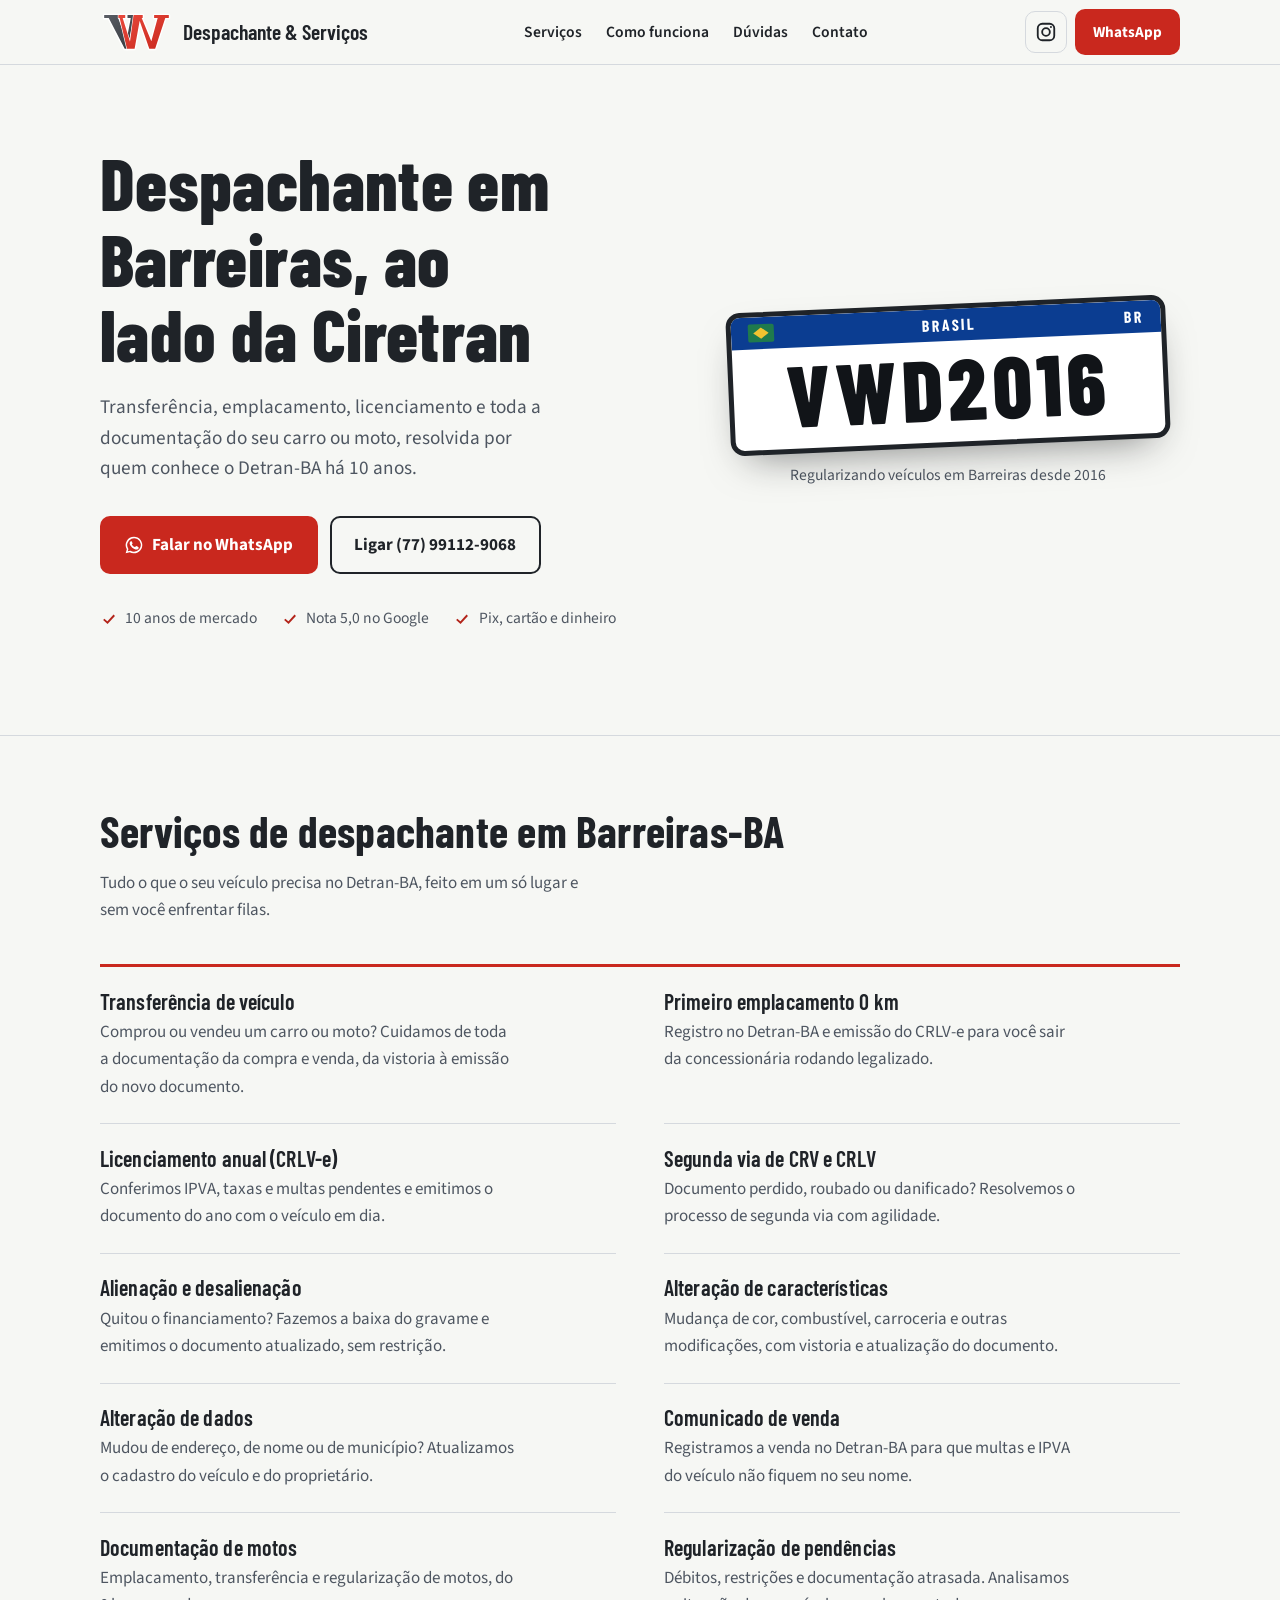
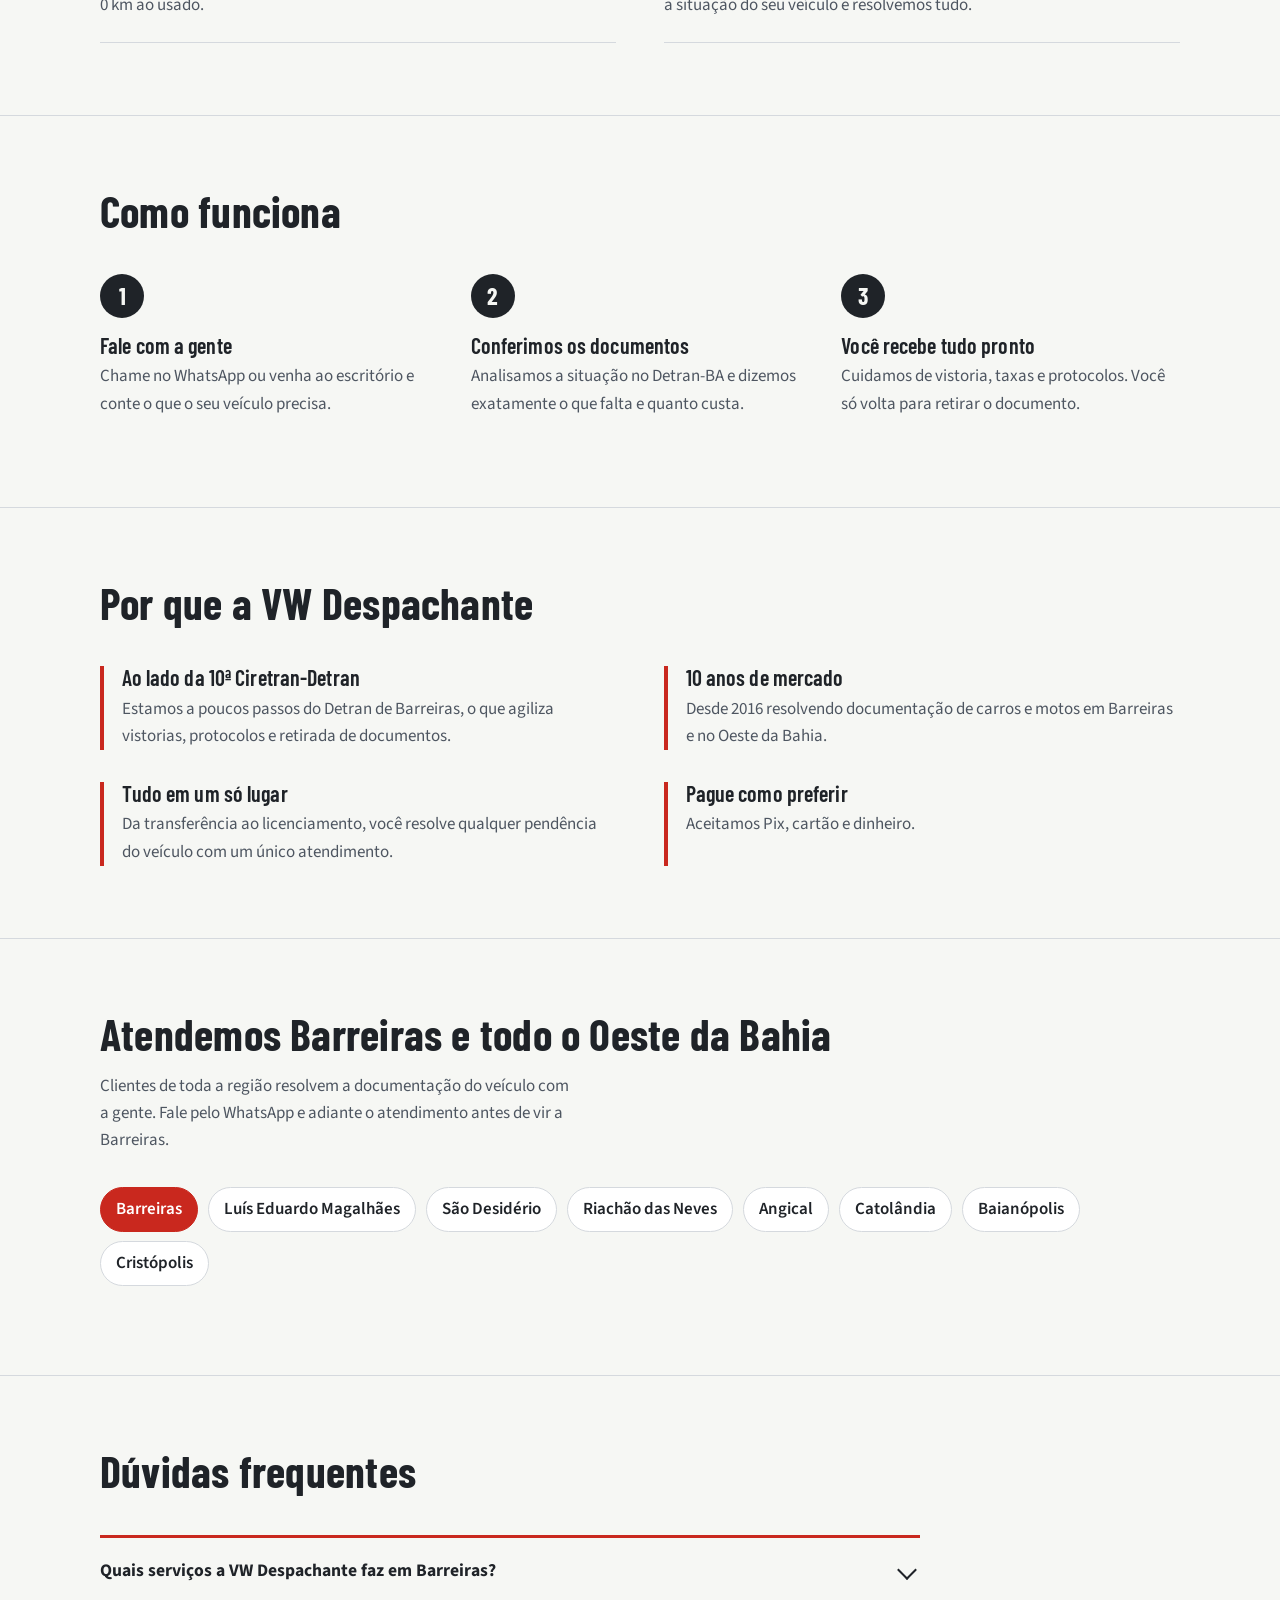
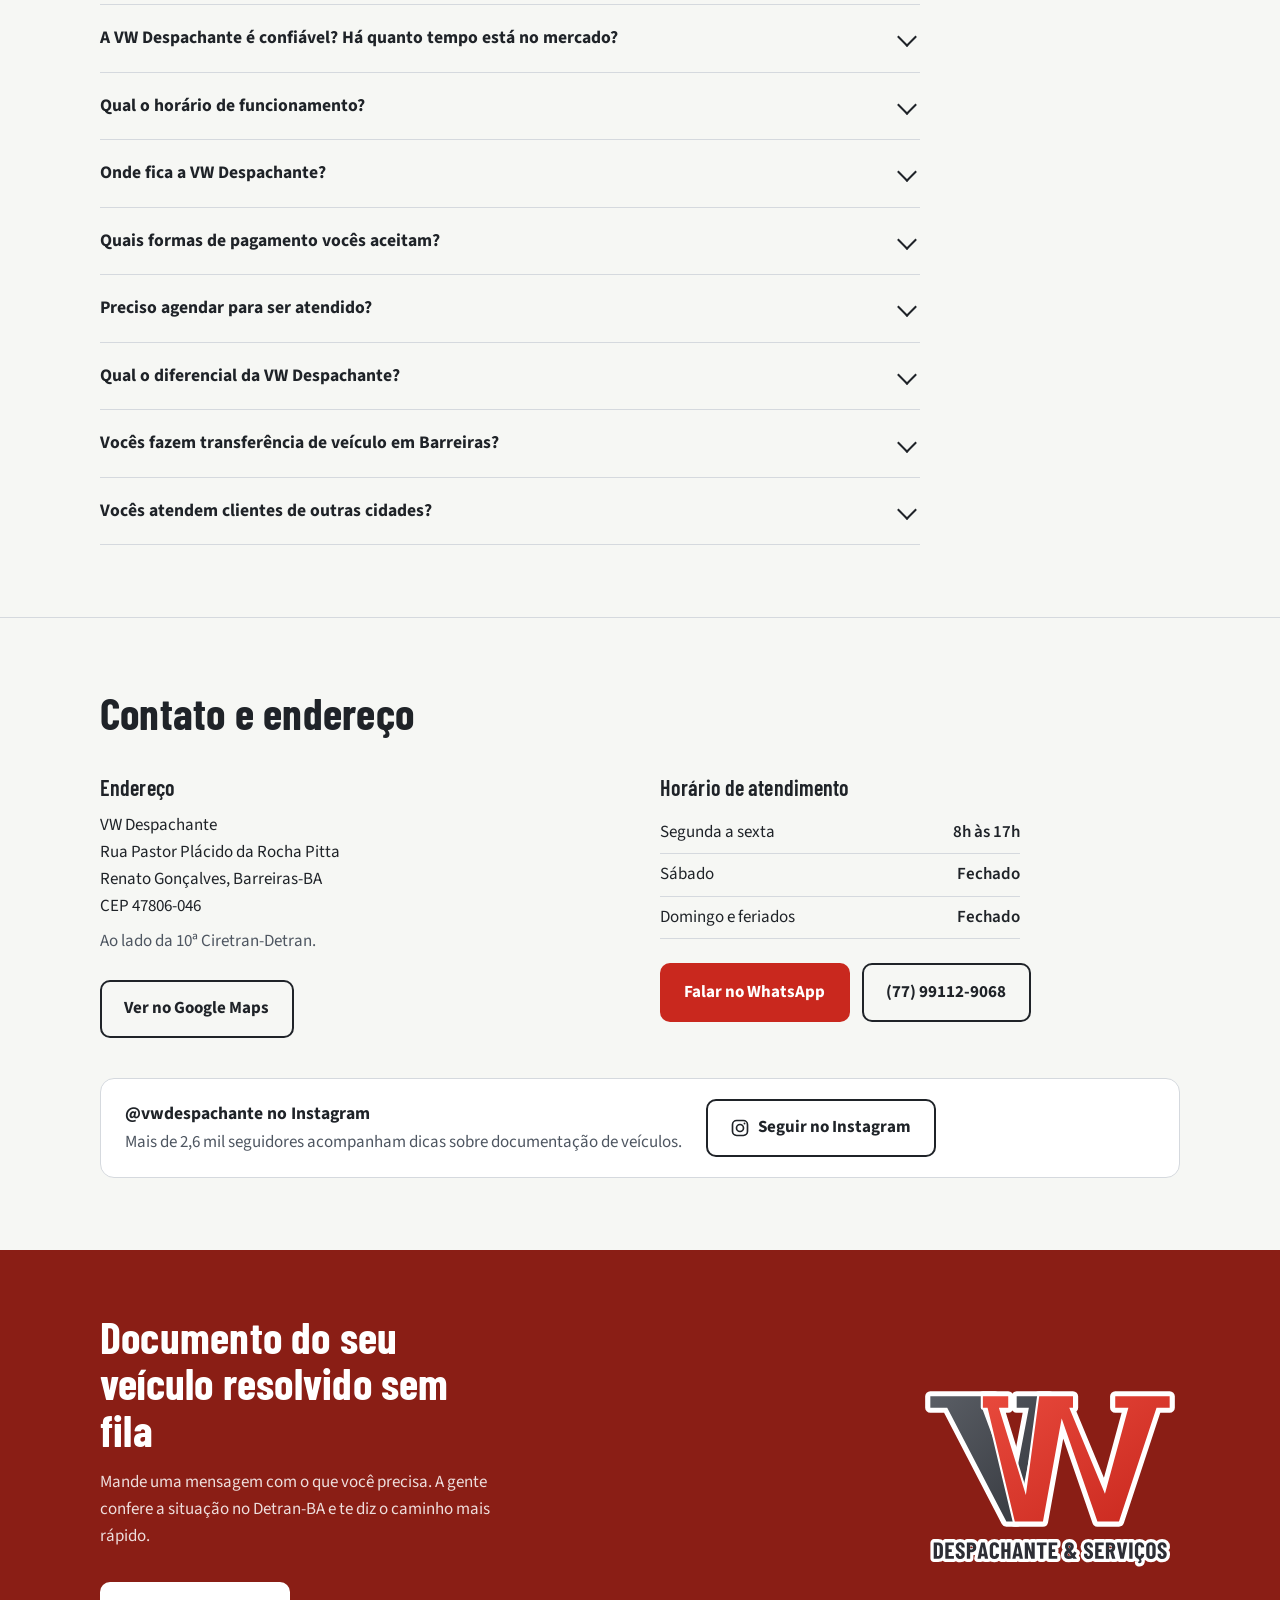
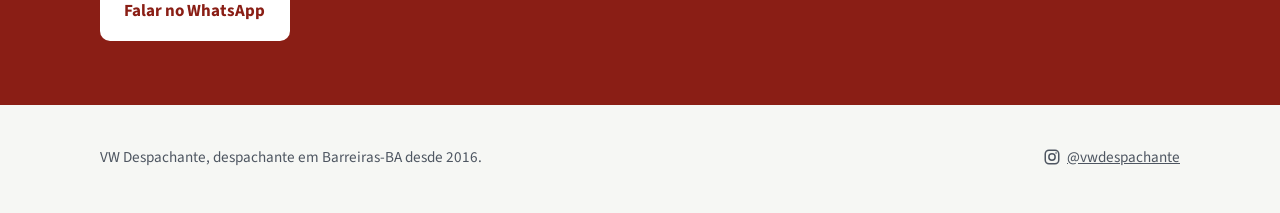
==== index.html @ c372c843 "Rename index.html  to index.html new name" ====
<!DOCTYPE html>
<html lang="pt-BR">
<head>
<meta charset="utf-8">
<meta name="viewport" content="width=device-width, initial-scale=1, viewport-fit=cover">
<title>Despachante em Barreiras-BA ao lado da Ciretran | VW Despachante</title>
<meta name="description" content="Despachante em Barreiras-BA, ao lado da 10ª Ciretran-Detran. Transferência, primeiro emplacamento, licenciamento, segunda via de CRV e CRLV, alienação e mais. 10 anos de mercado. Pix, cartão e dinheiro.">
<meta name="keywords" content="despachante Barreiras, despachante em Barreiras BA, transferência de veículo Barreiras, emplacamento Barreiras, licenciamento Barreiras, Detran Barreiras, Ciretran Barreiras">
<meta name="geo.region" content="BR-BA">
<meta name="geo.placename" content="Barreiras">
<meta property="og:type" content="website">
<meta property="og:locale" content="pt_BR">
<meta property="og:title" content="VW Despachante | Despachante em Barreiras-BA">
<meta property="og:description" content="Documentação de carro e moto ao lado da 10ª Ciretran-Detran em Barreiras. 10 anos de mercado.">
<meta name="theme-color" content="#8A1E15">
<link rel="icon" type="image/svg+xml" href="[data-uri]">
<link rel="icon" type="image/png" sizes="32x32" href="[data-uri]">
<link rel="apple-touch-icon" sizes="180x180" href="[data-uri]">
<link rel="preconnect" href="https://fonts.googleapis.com">
<link rel="preconnect" href="https://fonts.gstatic.com" crossorigin>
<link href="https://fonts.googleapis.com/css2?family=Barlow+Condensed:wght@500;600;700;800&family=Source+Sans+3:wght@400;600;700&display=swap" rel="stylesheet">

<script type="application/ld+json">
{
  "@context": "https://schema.org",
  "@graph": [
    {
      "@type": "LocalBusiness",
      "@id": "#vw-despachante",
      "name": "VW Despachante",
      "description": "Despachante em Barreiras-BA, ao lado da 10ª Ciretran-Detran. Transferência de veículo, primeiro emplacamento 0 km, licenciamento anual, segunda via de CRV e CRLV, alienação e desalienação, alteração de características, alteração de dados e comunicado de venda.",
      "telephone": "+55-77-99112-9068",
      "foundingDate": "2016-07",
      "priceRange": "$$",
      "paymentAccepted": "Pix, Cartão de crédito, Cartão de débito, Dinheiro",
      "currenciesAccepted": "BRL",
      "address": {
        "@type": "PostalAddress",
        "streetAddress": "Rua Pastor Plácido da Rocha Pitta",
        "addressLocality": "Barreiras",
        "addressRegion": "BA",
        "postalCode": "47806-046",
        "addressCountry": "BR"
      },
      "openingHoursSpecification": [
        {
          "@type": "OpeningHoursSpecification",
          "dayOfWeek": ["Monday","Tuesday","Wednesday","Thursday","Friday"],
          "opens": "08:00",
          "closes": "17:00"
        }
      ],
      "areaServed": [
        {"@type": "City", "name": "Barreiras"},
        {"@type": "City", "name": "Luís Eduardo Magalhães"},
        {"@type": "City", "name": "São Desidério"},
        {"@type": "City", "name": "Riachão das Neves"},
        {"@type": "City", "name": "Angical"},
        {"@type": "City", "name": "Catolândia"},
        {"@type": "City", "name": "Baianópolis"},
        {"@type": "City", "name": "Cristópolis"}
      ],
      "sameAs": ["https://www.instagram.com/vwdespachante/"],
      "hasOfferCatalog": {
        "@type": "OfferCatalog",
        "name": "Serviços de despachante em Barreiras-BA",
        "itemListElement": [
          {"@type": "Offer", "itemOffered": {"@type": "Service", "name": "Transferência de veículo", "areaServed": "Barreiras-BA"}},
          {"@type": "Offer", "itemOffered": {"@type": "Service", "name": "Primeiro emplacamento de veículo 0 km", "areaServed": "Barreiras-BA"}},
          {"@type": "Offer", "itemOffered": {"@type": "Service", "name": "Licenciamento anual (CRLV-e)", "areaServed": "Barreiras-BA"}},
          {"@type": "Offer", "itemOffered": {"@type": "Service", "name": "Segunda via de CRV e CRLV", "areaServed": "Barreiras-BA"}},
          {"@type": "Offer", "itemOffered": {"@type": "Service", "name": "Alienação e desalienação de veículo", "areaServed": "Barreiras-BA"}},
          {"@type": "Offer", "itemOffered": {"@type": "Service", "name": "Alteração de características do veículo", "areaServed": "Barreiras-BA"}},
          {"@type": "Offer", "itemOffered": {"@type": "Service", "name": "Alteração de dados do veículo", "areaServed": "Barreiras-BA"}},
          {"@type": "Offer", "itemOffered": {"@type": "Service", "name": "Comunicado de venda de veículo", "areaServed": "Barreiras-BA"}},
          {"@type": "Offer", "itemOffered": {"@type": "Service", "name": "Emplacamento e documentação de motos", "areaServed": "Barreiras-BA"}},
          {"@type": "Offer", "itemOffered": {"@type": "Service", "name": "Regularização de documentos de veículos", "areaServed": "Barreiras-BA"}}
        ]
      }
    },
    {
      "@type": "FAQPage",
      "mainEntity": [
        {"@type": "Question", "name": "Quais serviços a VW Despachante faz em Barreiras?", "acceptedAnswer": {"@type": "Answer", "text": "A VW Despachante cuida de toda a documentação de carros e motos em Barreiras-BA: transferência de veículo, primeiro emplacamento de 0 km, licenciamento anual (CRLV-e), segunda via de CRV e CRLV, inclusão e baixa de alienação, alteração de características, alteração de dados, comunicado de venda e regularização de pendências no Detran-BA."}},
        {"@type": "Question", "name": "A VW Despachante é confiável? Há quanto tempo está no mercado?", "acceptedAnswer": {"@type": "Answer", "text": "Sim. A VW Despachante atua em Barreiras desde 2016, são 10 anos resolvendo documentação de veículos na cidade, com avaliação 5,0 no Google."}},
        {"@type": "Question", "name": "Qual o horário de funcionamento da VW Despachante?", "acceptedAnswer": {"@type": "Answer", "text": "De segunda a sexta-feira, das 8h às 17h. Aos sábados, domingos e feriados o escritório fica fechado."}},
        {"@type": "Question", "name": "Onde fica a VW Despachante em Barreiras?", "acceptedAnswer": {"@type": "Answer", "text": "Na Rua Pastor Plácido da Rocha Pitta, bairro Renato Gonçalves, em Barreiras-BA, CEP 47806-046, ao lado da 10ª Ciretran-Detran."}},
        {"@type": "Question", "name": "Quais formas de pagamento a VW Despachante aceita?", "acceptedAnswer": {"@type": "Answer", "text": "Pix, cartão e dinheiro."}},
        {"@type": "Question", "name": "Preciso agendar para ser atendido na VW Despachante?", "acceptedAnswer": {"@type": "Answer", "text": "Não é preciso agendar. É só ir ao escritório no horário de atendimento. Se preferir, chame no WhatsApp antes para adiantar a conferência dos documentos."}},
        {"@type": "Question", "name": "Qual o diferencial da VW Despachante?", "acceptedAnswer": {"@type": "Answer", "text": "O escritório fica ao lado da 10ª Ciretran-Detran de Barreiras, o que agiliza vistorias e protocolos. São 10 anos de mercado, todos os serviços de documentação veicular em um só lugar e atendimento a clientes de toda a região Oeste da Bahia."}},
        {"@type": "Question", "name": "A VW Despachante faz transferência de veículo em Barreiras?", "acceptedAnswer": {"@type": "Answer", "text": "Sim. A VW Despachante faz a transferência de carros e motos em Barreiras-BA, cuidando de toda a documentação da compra e venda, da vistoria até a emissão do novo documento no Detran-BA."}},
        {"@type": "Question", "name": "A VW Despachante atende clientes de outras cidades?", "acceptedAnswer": {"@type": "Answer", "text": "Sim. Além de Barreiras, atende clientes de Luís Eduardo Magalhães, São Desidério, Riachão das Neves, Angical, Catolândia, Baianópolis, Cristópolis e de toda a região Oeste da Bahia."}}
      ]
    }
  ]
}
</script>

<style>
:root {
  --papel: #F6F7F4;
  --superficie: #FFFFFF;
  --asfalto: #1F2328;
  --texto-suave: #4E5661;
  --linha: #D5D9DE;
  --vermelho: #C9281E;
  --vermelho-hover: #A8211A;
  --destaque: #B3241A;
  --cta-fundo: #8A1E15;
  --placa-fundo: #FFFFFF;
  --placa-borda: #1F2328;
  --sombra-placa: 0 18px 40px -18px rgba(23, 25, 28, 0.55);
  box-sizing: border-box;
  padding-top: env(safe-area-inset-top, 0px);
  padding-bottom: env(safe-area-inset-bottom, 0px);
  color-scheme: light;
}
@media (prefers-color-scheme: dark) {
  :root:not([data-theme="light"]) {
    --papel: #15181C;
    --superficie: #1C2025;
    --asfalto: #E8EAED;
    --texto-suave: #A9B0BA;
    --linha: #2E343B;
    --vermelho: #D93A2B;
    --vermelho-hover: #E8493C;
    --destaque: #FF7A6B;
    --cta-fundo: #6E1810;
    --placa-fundo: #F4F5F2;
    --placa-borda: #0E1013;
    --sombra-placa: 0 18px 40px -18px rgba(0, 0, 0, 0.8);
    color-scheme: dark;
  }
}
:root[data-theme="dark"] {
  --papel: #15181C;
  --superficie: #1C2025;
  --asfalto: #E8EAED;
  --texto-suave: #A9B0BA;
  --linha: #2E343B;
  --vermelho: #D93A2B;
  --vermelho-hover: #E8493C;
  --destaque: #FF7A6B;
  --cta-fundo: #6E1810;
  --placa-fundo: #F4F5F2;
  --placa-borda: #0E1013;
  --sombra-placa: 0 18px 40px -18px rgba(0, 0, 0, 0.8);
  color-scheme: dark;
}

*, *::before, *::after { box-sizing: inherit; }
html { height: 100%; scroll-behavior: smooth; scroll-padding-top: calc(env(safe-area-inset-top, 0px) + 72px); }
@media (prefers-reduced-motion: reduce) { html { scroll-behavior: auto; } }
body {
  margin: 0;
  background: var(--papel);
  color: var(--asfalto);
  font-family: "Source Sans 3", "Segoe UI", Roboto, Helvetica, Arial, sans-serif;
  font-size: 1.0625rem;
  line-height: 1.6;
  -webkit-font-smoothing: antialiased;
}
img, svg { max-width: 100%; }
a { color: var(--destaque); }
:focus-visible { outline: 3px solid var(--destaque); outline-offset: 3px; border-radius: 4px; }

.wrap { width: 100%; max-width: 1120px; margin: 0 auto; padding: 0 1.25rem; }

h1, h2, h3 {
  font-family: "Barlow Condensed", "Arial Narrow", "Roboto Condensed", sans-serif;
  font-weight: 700;
  line-height: 1.05;
  letter-spacing: 0.005em;
  margin: 0;
}
h2 { font-size: clamp(2rem, 4.5vw, 2.75rem); }
h3 { font-size: 1.375rem; font-weight: 600; }
p { margin: 0; }

/* Cabeçalho */
.topo {
  position: sticky;
  top: env(safe-area-inset-top, 0px);
  z-index: 20;
  background: var(--papel);
  border-bottom: 1px solid var(--linha);
}
.topo .wrap { display: flex; align-items: center; justify-content: space-between; gap: 1rem; height: 64px; }
.marca { display: flex; align-items: center; gap: 0.6rem; text-decoration: none; color: var(--asfalto); }
.marca img { height: 42px; width: auto; display: block; }
.marca-vw { font-family: "Barlow Condensed", "Arial Narrow", sans-serif; font-weight: 800; font-size: 1.75rem; color: #fff; background: var(--vermelho); padding: 0.1rem 0.4rem 0.05rem; border-radius: 5px; line-height: 1; align-self: center; }
.marca-nome { font-family: "Barlow Condensed", "Arial Narrow", sans-serif; font-weight: 600; font-size: 1.35rem; line-height: 1; }
.topo nav { display: none; gap: 1.5rem; }
.topo nav a { color: var(--asfalto); text-decoration: none; font-weight: 600; font-size: 0.975rem; }
.topo nav a:hover { color: var(--destaque); }
.topo .btn { padding: 0.55rem 1rem; font-size: 0.95rem; }
.topo-acoes { display: flex; align-items: center; gap: 0.5rem; }
.ig-icone { display: inline-flex; align-items: center; justify-content: center; width: 42px; height: 42px; border-radius: 10px; color: var(--asfalto); border: 1px solid var(--linha); }
.ig-icone:hover { color: var(--destaque); border-color: var(--destaque); }
.ig-icone svg { width: 22px; height: 22px; }
.ig-bloco { margin-top: 2.5rem; display: flex; flex-wrap: wrap; align-items: center; gap: 1rem 1.5rem; padding: 1.25rem 1.5rem; border: 1px solid var(--linha); border-radius: 14px; background: var(--superficie); }
.ig-bloco p { color: var(--texto-suave); }
.ig-bloco strong { color: var(--asfalto); display: block; font-size: 1.1rem; }
.rodape .ig-link { display: inline-flex; align-items: center; gap: 0.4rem; }
.rodape .ig-link svg { width: 18px; height: 18px; }
@media (min-width: 860px) { .topo nav { display: flex; } }

/* Botões */
.btn {
  display: inline-flex; align-items: center; justify-content: center; gap: 0.5rem;
  font-family: inherit; font-weight: 700; font-size: 1.0625rem;
  padding: 0.85rem 1.4rem; border-radius: 10px; text-decoration: none;
  border: 2px solid transparent; cursor: pointer;
}
.btn-whats { background: var(--vermelho); color: #fff; }
.btn-whats:hover { background: var(--vermelho-hover); }
.btn-linha { background: transparent; color: var(--asfalto); border-color: var(--asfalto); }
.btn-linha:hover { background: var(--asfalto); color: var(--papel); }
.btn svg { width: 20px; height: 20px; flex: none; }

/* Hero */
.hero { padding: 3.5rem 0 4rem; }
.hero .wrap { display: grid; gap: 3rem; align-items: center; }
@media (min-width: 900px) { .hero .wrap { grid-template-columns: 1.1fr 0.9fr; } .hero { padding: 5rem 0 5.5rem; } }
.hero h1 { font-size: clamp(2.6rem, 7vw, 4.5rem); font-weight: 800; max-width: 14ch; }
.hero-sub { margin-top: 1.25rem; font-size: 1.2rem; color: var(--texto-suave); max-width: 46ch; }
.hero-acoes { margin-top: 2rem; display: flex; flex-wrap: wrap; gap: 0.75rem; }
.hero-fatos { margin-top: 2rem; display: flex; flex-wrap: wrap; gap: 0.5rem 1.5rem; color: var(--texto-suave); font-size: 0.975rem; padding: 0; list-style: none; }
.hero-fatos li { display: flex; align-items: center; gap: 0.45rem; }
.hero-fatos svg { width: 18px; height: 18px; color: var(--destaque); flex: none; }

/* A placa */
.placa-area { display: flex; flex-direction: column; align-items: center; gap: 1rem; }
.placa {
  width: min(100%, 440px);
  aspect-ratio: 400 / 130;
  background: var(--placa-fundo);
  border: 5px solid var(--placa-borda);
  border-radius: 14px;
  box-shadow: var(--sombra-placa);
  display: grid;
  grid-template-rows: 24% 1fr;
  overflow: hidden;
  transform: rotate(-2.5deg);
}
.placa-faixa {
  background: #0B3D91;
  color: #fff;
  display: flex; align-items: center; justify-content: space-between;
  padding: 0 4%;
  font-family: "Barlow Condensed", "Arial Narrow", sans-serif;
  font-weight: 700;
  font-size: clamp(0.7rem, 2.4vw, 1rem);
  letter-spacing: 0.12em;
}
.placa-faixa .bandeira { width: 1.6em; height: 1.1em; border-radius: 2px; background: #1F7A4D; position: relative; }
.placa-faixa .bandeira::after { content: ""; position: absolute; inset: 18% 20%; background: #F2C230; clip-path: polygon(50% 0, 100% 50%, 50% 100%, 0 50%); }
.placa-num {
  display: flex; align-items: center; justify-content: center;
  font-family: "Barlow Condensed", "Arial Narrow", sans-serif;
  font-weight: 800;
  font-size: clamp(2.8rem, 12vw, 5.4rem);
  letter-spacing: 0.06em;
  color: #111418;
  line-height: 1;
  padding-bottom: 2%;
}
.placa-legenda { color: var(--texto-suave); font-size: 0.975rem; text-align: center; }

/* Seções */
.secao { padding: 4.5rem 0; border-top: 1px solid var(--linha); }
.secao-intro { max-width: 60ch; margin-top: 1rem; color: var(--texto-suave); }

/* Serviços */
.servicos { margin-top: 2.5rem; display: grid; gap: 0; border-top: 3px solid var(--vermelho); }
@media (min-width: 760px) { .servicos { grid-template-columns: 1fr 1fr; column-gap: 3rem; } }
.servico { padding: 1.4rem 0; border-bottom: 1px solid var(--linha); }
.servico h3 { color: var(--asfalto); }
.servico p { margin-top: 0.4rem; color: var(--texto-suave); max-width: 52ch; }

/* Passos */
.passos { margin-top: 2.5rem; display: grid; gap: 2rem; counter-reset: passo; padding: 0; list-style: none; }
@media (min-width: 760px) { .passos { grid-template-columns: repeat(3, 1fr); } }
.passos li { counter-increment: passo; }
.passos li::before {
  content: counter(passo);
  display: flex; align-items: center; justify-content: center;
  width: 2.75rem; height: 2.75rem; border-radius: 50%;
  background: var(--asfalto); color: var(--papel);
  font-family: "Barlow Condensed", "Arial Narrow", sans-serif; font-weight: 700; font-size: 1.5rem;
  margin-bottom: 1rem;
}
.passos p { margin-top: 0.4rem; color: var(--texto-suave); }

/* Por que */
.motivos { margin-top: 2.5rem; display: grid; gap: 2rem; }
@media (min-width: 760px) { .motivos { grid-template-columns: repeat(2, 1fr); column-gap: 3rem; } }
.motivo { padding-left: 1.1rem; border-left: 4px solid var(--vermelho); }
.motivo p { margin-top: 0.4rem; color: var(--texto-suave); }

/* Área de atendimento */
.cidades { margin-top: 2rem; display: flex; flex-wrap: wrap; gap: 0.6rem; padding: 0; list-style: none; }
.cidades li { padding: 0.5rem 0.95rem; border: 1px solid var(--linha); border-radius: 999px; background: var(--superficie); font-weight: 600; }
.cidades li.sede { border-color: var(--vermelho); background: var(--vermelho); color: #fff; }

/* FAQ */
.faq { margin-top: 2.5rem; max-width: 820px; border-top: 3px solid var(--vermelho); }
.faq details { border-bottom: 1px solid var(--linha); }
.faq summary {
  cursor: pointer; list-style: none;
  padding: 1.2rem 2.5rem 1.2rem 0; position: relative;
  font-weight: 700; font-size: 1.1rem;
}
.faq summary::-webkit-details-marker { display: none; }
.faq summary::after {
  content: ""; position: absolute; right: 0.4rem; top: 50%;
  width: 12px; height: 12px; margin-top: -8px;
  border-right: 2.5px solid var(--asfalto); border-bottom: 2.5px solid var(--asfalto);
  transform: rotate(45deg); transition: transform 0.2s ease;
}
.faq details[open] summary::after { transform: rotate(-135deg); margin-top: -2px; }
@media (prefers-reduced-motion: reduce) { .faq summary::after { transition: none; } }
.faq details p { padding: 0 0 1.3rem; color: var(--texto-suave); max-width: 68ch; }

/* Contato */
.contato-grid { margin-top: 2.5rem; display: grid; gap: 2.5rem; }
@media (min-width: 860px) { .contato-grid { grid-template-columns: 1fr 1fr; } }
.contato-bloco h3 { margin-bottom: 0.75rem; }
.contato-bloco address { font-style: normal; }
.contato-bloco .ref { margin-top: 0.5rem; color: var(--texto-suave); }
.horario { width: 100%; max-width: 360px; border-collapse: collapse; margin-top: 0.25rem; }
.horario td { padding: 0.45rem 0; border-bottom: 1px solid var(--linha); }
.horario td:last-child { text-align: right; font-weight: 600; }
.contato-acoes { margin-top: 1.5rem; display: flex; flex-wrap: wrap; gap: 0.75rem; }

/* CTA final */
.cta-final { background: var(--cta-fundo); color: #fff; padding: 4rem 0; }
.cta-final .wrap { display: grid; gap: 2.5rem; align-items: center; }
@media (min-width: 860px) { .cta-final .wrap { grid-template-columns: 1fr auto; } }
.cta-logo { width: min(260px, 70vw); height: auto; display: block; }
.cta-final h2 { color: #fff; max-width: 20ch; }
.cta-final p { margin-top: 1rem; max-width: 52ch; color: rgba(255,255,255,0.85); }
.cta-final .btn-whats { margin-top: 2rem; background: #fff; color: #8A1E15; }
.cta-final .btn-whats:hover { background: #F6E3E1; }

/* Rodapé */
.rodape { padding: 2.5rem 0 6rem; color: var(--texto-suave); font-size: 0.95rem; }
.rodape .wrap { display: flex; flex-wrap: wrap; justify-content: space-between; gap: 1rem; }
.rodape a { color: var(--texto-suave); }
@media (min-width: 860px) { .rodape { padding-bottom: 2.5rem; } }

/* Barra fixa no celular */
.barra-movel {
  position: fixed; left: 0; right: 0; bottom: 0; z-index: 30;
  display: flex; gap: 0.6rem;
  padding: 0.7rem 1rem calc(0.7rem + env(safe-area-inset-bottom, 0px));
  background: var(--superficie); border-top: 1px solid var(--linha);
}
.barra-movel .btn { flex: 1; padding: 0.8rem 0.5rem; }
@media (min-width: 860px) { .barra-movel { display: none; } }
</style>
</head>
<body>

<header class="topo">
  <div class="wrap">
    <a class="marca" href="#inicio" aria-label="VW Despachante, início">
      <img src="[data-uri]" alt="VW" width="75" height="42"><span class="marca-nome">Despachante &amp; Serviços</span>
    </a>
    <nav aria-label="Seções do site">
      <a href="#servicos">Serviços</a>
      <a href="#como-funciona">Como funciona</a>
      <a href="#duvidas">Dúvidas</a>
      <a href="#contato">Contato</a>
    </nav>
    <div class="topo-acoes">
      <a class="ig-icone" href="https://www.instagram.com/vwdespachante/" target="_blank" rel="noopener" aria-label="Instagram da VW Despachante"><svg viewBox="0 0 24 24" fill="none" stroke="currentColor" stroke-width="2" aria-hidden="true"><rect x="3" y="3" width="18" height="18" rx="5"/><circle cx="12" cy="12" r="4.2"/><circle cx="17.4" cy="6.6" r="1.1" fill="currentColor" stroke="none"/></svg></a>
      <a class="btn btn-whats" href="https://wa.me/5577991129068?text=Ol%C3%A1%2C%20vim%20pelo%20site%20e%20quero%20falar%20sobre%20a%20documenta%C3%A7%C3%A3o%20do%20meu%20ve%C3%ADculo." target="_blank" rel="noopener">WhatsApp</a>
    </div>
  </div>
</header>

<main id="inicio">
  <section class="hero">
    <div class="wrap">
      <div>
        <h1>Despachante em Barreiras, ao lado da Ciretran</h1>
        <p class="hero-sub">Transferência, emplacamento, licenciamento e toda a documentação do seu carro ou moto, resolvida por quem conhece o Detran-BA há 10 anos.</p>
        <div class="hero-acoes">
          <a class="btn btn-whats" href="https://wa.me/5577991129068?text=Ol%C3%A1%2C%20vim%20pelo%20site%20e%20quero%20falar%20sobre%20a%20documenta%C3%A7%C3%A3o%20do%20meu%20ve%C3%ADculo." target="_blank" rel="noopener">
            <svg viewBox="0 0 24 24" fill="currentColor" aria-hidden="true"><path d="M12 2a10 10 0 0 0-8.6 15.1L2 22l5-1.3A10 10 0 1 0 12 2Zm0 18.2a8.2 8.2 0 0 1-4.2-1.2l-.3-.2-3 .8.8-2.9-.2-.3A8.2 8.2 0 1 1 12 20.2Zm4.5-6.1c-.2-.1-1.5-.7-1.7-.8s-.4-.1-.6.1-.7.8-.8 1-.3.2-.5.1a6.7 6.7 0 0 1-3.3-2.9c-.3-.4.3-.4.7-1.3.1-.2 0-.3 0-.4l-.8-1.9c-.2-.5-.4-.4-.6-.4h-.5a1 1 0 0 0-.7.3 3 3 0 0 0-.9 2.2 5.2 5.2 0 0 0 1.1 2.7 11.8 11.8 0 0 0 4.5 4c1.7.7 2.3.8 3.2.6a2.7 2.7 0 0 0 1.8-1.3 2.2 2.2 0 0 0 .1-1.3c0-.1-.2-.2-.5-.3Z"/></svg>
            Falar no WhatsApp
          </a>
          <a class="btn btn-linha" href="tel:+5577991129068">Ligar (77) 99112-9068</a>
        </div>
        <ul class="hero-fatos">
          <li><svg viewBox="0 0 24 24" fill="none" stroke="currentColor" stroke-width="2.5" aria-hidden="true"><path d="M5 12.5 10 17l9-10"/></svg>10 anos de mercado</li>
          <li><svg viewBox="0 0 24 24" fill="none" stroke="currentColor" stroke-width="2.5" aria-hidden="true"><path d="M5 12.5 10 17l9-10"/></svg>Nota 5,0 no Google</li>
          <li><svg viewBox="0 0 24 24" fill="none" stroke="currentColor" stroke-width="2.5" aria-hidden="true"><path d="M5 12.5 10 17l9-10"/></svg>Pix, cartão e dinheiro</li>
        </ul>
      </div>
      <div class="placa-area">
        <div class="placa" role="img" aria-label="Placa no padrão Mercosul com o texto VWD 2016">
          <div class="placa-faixa"><span class="bandeira" aria-hidden="true"></span><span>BRASIL</span><span>BR</span></div>
          <div class="placa-num">VWD2016</div>
        </div>
        <p class="placa-legenda">Regularizando veículos em Barreiras desde 2016</p>
      </div>
    </div>
  </section>

  <section class="secao" id="servicos" aria-labelledby="titulo-servicos">
    <div class="wrap">
      <h2 id="titulo-servicos">Serviços de despachante em Barreiras-BA</h2>
      <p class="secao-intro">Tudo o que o seu veículo precisa no Detran-BA, feito em um só lugar e sem você enfrentar filas.</p>
      <div class="servicos">
        <article class="servico">
          <h3>Transferência de veículo</h3>
          <p>Comprou ou vendeu um carro ou moto? Cuidamos de toda a documentação da compra e venda, da vistoria à emissão do novo documento.</p>
        </article>
        <article class="servico">
          <h3>Primeiro emplacamento 0 km</h3>
          <p>Registro no Detran-BA e emissão do CRLV-e para você sair da concessionária rodando legalizado.</p>
        </article>
        <article class="servico">
          <h3>Licenciamento anual (CRLV-e)</h3>
          <p>Conferimos IPVA, taxas e multas pendentes e emitimos o documento do ano com o veículo em dia.</p>
        </article>
        <article class="servico">
          <h3>Segunda via de CRV e CRLV</h3>
          <p>Documento perdido, roubado ou danificado? Resolvemos o processo de segunda via com agilidade.</p>
        </article>
        <article class="servico">
          <h3>Alienação e desalienação</h3>
          <p>Quitou o financiamento? Fazemos a baixa do gravame e emitimos o documento atualizado, sem restrição.</p>
        </article>
        <article class="servico">
          <h3>Alteração de características</h3>
          <p>Mudança de cor, combustível, carroceria e outras modificações, com vistoria e atualização do documento.</p>
        </article>
        <article class="servico">
          <h3>Alteração de dados</h3>
          <p>Mudou de endereço, de nome ou de município? Atualizamos o cadastro do veículo e do proprietário.</p>
        </article>
        <article class="servico">
          <h3>Comunicado de venda</h3>
          <p>Registramos a venda no Detran-BA para que multas e IPVA do veículo não fiquem no seu nome.</p>
        </article>
        <article class="servico">
          <h3>Documentação de motos</h3>
          <p>Emplacamento, transferência e regularização de motos, do 0 km ao usado.</p>
        </article>
        <article class="servico">
          <h3>Regularização de pendências</h3>
          <p>Débitos, restrições e documentação atrasada. Analisamos a situação do seu veículo e resolvemos tudo.</p>
        </article>
      </div>
    </div>
  </section>

  <section class="secao" id="como-funciona" aria-labelledby="titulo-como">
    <div class="wrap">
      <h2 id="titulo-como">Como funciona</h2>
      <ol class="passos">
        <li>
          <h3>Fale com a gente</h3>
          <p>Chame no WhatsApp ou venha ao escritório e conte o que o seu veículo precisa.</p>
        </li>
        <li>
          <h3>Conferimos os documentos</h3>
          <p>Analisamos a situação no Detran-BA e dizemos exatamente o que falta e quanto custa.</p>
        </li>
        <li>
          <h3>Você recebe tudo pronto</h3>
          <p>Cuidamos de vistoria, taxas e protocolos. Você só volta para retirar o documento.</p>
        </li>
      </ol>
    </div>
  </section>

  <section class="secao" aria-labelledby="titulo-porque">
    <div class="wrap">
      <h2 id="titulo-porque">Por que a VW Despachante</h2>
      <div class="motivos">
        <div class="motivo">
          <h3>Ao lado da 10ª Ciretran-Detran</h3>
          <p>Estamos a poucos passos do Detran de Barreiras, o que agiliza vistorias, protocolos e retirada de documentos.</p>
        </div>
        <div class="motivo">
          <h3>10 anos de mercado</h3>
          <p>Desde 2016 resolvendo documentação de carros e motos em Barreiras e no Oeste da Bahia.</p>
        </div>
        <div class="motivo">
          <h3>Tudo em um só lugar</h3>
          <p>Da transferência ao licenciamento, você resolve qualquer pendência do veículo com um único atendimento.</p>
        </div>
        <div class="motivo">
          <h3>Pague como preferir</h3>
          <p>Aceitamos Pix, cartão e dinheiro.</p>
        </div>
      </div>
    </div>
  </section>

  <section class="secao" id="atendimento" aria-labelledby="titulo-area">
    <div class="wrap">
      <h2 id="titulo-area">Atendemos Barreiras e todo o Oeste da Bahia</h2>
      <p class="secao-intro">Clientes de toda a região resolvem a documentação do veículo com a gente. Fale pelo WhatsApp e adiante o atendimento antes de vir a Barreiras.</p>
      <ul class="cidades">
        <li class="sede">Barreiras</li>
        <li>Luís Eduardo Magalhães</li>
        <li>São Desidério</li>
        <li>Riachão das Neves</li>
        <li>Angical</li>
        <li>Catolândia</li>
        <li>Baianópolis</li>
        <li>Cristópolis</li>
      </ul>
    </div>
  </section>

  <section class="secao" id="duvidas" aria-labelledby="titulo-faq">
    <div class="wrap">
      <h2 id="titulo-faq">Dúvidas frequentes</h2>
      <div class="faq">
        <details>
          <summary>Quais serviços a VW Despachante faz em Barreiras?</summary>
          <p>Cuidamos de toda a documentação de carros e motos: transferência de veículo, primeiro emplacamento de 0 km, licenciamento anual (CRLV-e), segunda via de CRV e CRLV, inclusão e baixa de alienação, alteração de características, alteração de dados, comunicado de venda e regularização de pendências no Detran-BA.</p>
        </details>
        <details>
          <summary>A VW Despachante é confiável? Há quanto tempo está no mercado?</summary>
          <p>Sim. Atuamos em Barreiras desde 2016, são 10 anos resolvendo documentação de veículos na cidade, com avaliação 5,0 no Google.</p>
        </details>
        <details>
          <summary>Qual o horário de funcionamento?</summary>
          <p>De segunda a sexta-feira, das 8h às 17h. Aos sábados, domingos e feriados o escritório fica fechado.</p>
        </details>
        <details>
          <summary>Onde fica a VW Despachante?</summary>
          <p>Na Rua Pastor Plácido da Rocha Pitta, bairro Renato Gonçalves, em Barreiras-BA, CEP 47806-046, ao lado da 10ª Ciretran-Detran.</p>
        </details>
        <details>
          <summary>Quais formas de pagamento vocês aceitam?</summary>
          <p>Pix, cartão e dinheiro.</p>
        </details>
        <details>
          <summary>Preciso agendar para ser atendido?</summary>
          <p>Não é preciso agendar. É só vir ao escritório no horário de atendimento. Se preferir, chame no WhatsApp antes para adiantar a conferência dos documentos.</p>
        </details>
        <details>
          <summary>Qual o diferencial da VW Despachante?</summary>
          <p>Ficamos ao lado da 10ª Ciretran-Detran de Barreiras, o que agiliza vistorias e protocolos. São 10 anos de mercado, todos os serviços de documentação veicular em um só lugar e atendimento a clientes de toda a região Oeste da Bahia.</p>
        </details>
        <details>
          <summary>Vocês fazem transferência de veículo em Barreiras?</summary>
          <p>Sim. Fazemos a transferência de carros e motos, cuidando de toda a documentação da compra e venda, da vistoria até a emissão do novo documento no Detran-BA.</p>
        </details>
        <details>
          <summary>Vocês atendem clientes de outras cidades?</summary>
          <p>Sim. Além de Barreiras, atendemos clientes de Luís Eduardo Magalhães, São Desidério, Riachão das Neves, Angical, Catolândia, Baianópolis, Cristópolis e de toda a região Oeste da Bahia.</p>
        </details>
      </div>
    </div>
  </section>

  <section class="secao" id="contato" aria-labelledby="titulo-contato">
    <div class="wrap">
      <h2 id="titulo-contato">Contato e endereço</h2>
      <div class="contato-grid">
        <div class="contato-bloco">
          <h3>Endereço</h3>
          <address>
            VW Despachante<br>
            Rua Pastor Plácido da Rocha Pitta<br>
            Renato Gonçalves, Barreiras-BA<br>
            CEP 47806-046
          </address>
          <p class="ref">Ao lado da 10ª Ciretran-Detran.</p>
          <div class="contato-acoes">
            <a class="btn btn-linha" href="https://www.google.com/maps/search/?api=1&amp;query=VW%20Despachante%20Barreiras%20BA" target="_blank" rel="noopener">Ver no Google Maps</a>
          </div>
        </div>
        <div class="contato-bloco">
          <h3>Horário de atendimento</h3>
          <table class="horario">
            <tbody>
              <tr><td>Segunda a sexta</td><td>8h às 17h</td></tr>
              <tr><td>Sábado</td><td>Fechado</td></tr>
              <tr><td>Domingo e feriados</td><td>Fechado</td></tr>
            </tbody>
          </table>
          <div class="contato-acoes">
            <a class="btn btn-whats" href="https://wa.me/5577991129068?text=Ol%C3%A1%2C%20vim%20pelo%20site%20e%20quero%20falar%20sobre%20a%20documenta%C3%A7%C3%A3o%20do%20meu%20ve%C3%ADculo." target="_blank" rel="noopener">Falar no WhatsApp</a>
            <a class="btn btn-linha" href="tel:+5577991129068">(77) 99112-9068</a>
          </div>
        </div>
      </div>
      <div class="ig-bloco">
        <p><strong>@vwdespachante no Instagram</strong>Mais de 2,6 mil seguidores acompanham dicas sobre documentação de veículos.</p>
        <a class="btn btn-linha" href="https://www.instagram.com/vwdespachante/" target="_blank" rel="noopener"><svg viewBox="0 0 24 24" fill="none" stroke="currentColor" stroke-width="2" width="20" height="20" aria-hidden="true"><rect x="3" y="3" width="18" height="18" rx="5"/><circle cx="12" cy="12" r="4.2"/><circle cx="17.4" cy="6.6" r="1.1" fill="currentColor" stroke="none"/></svg>Seguir no Instagram</a>
      </div>
    </div>
  </section>

  <section class="cta-final" aria-labelledby="titulo-cta">
    <div class="wrap">
      <div>
      <h2 id="titulo-cta">Documento do seu veículo resolvido sem fila</h2>
      <p>Mande uma mensagem com o que você precisa. A gente confere a situação no Detran-BA e te diz o caminho mais rápido.</p>
      <a class="btn btn-whats" href="https://wa.me/5577991129068?text=Ol%C3%A1%2C%20vim%20pelo%20site%20e%20quero%20falar%20sobre%20a%20documenta%C3%A7%C3%A3o%20do%20meu%20ve%C3%ADculo." target="_blank" rel="noopener">Falar no WhatsApp</a>
      </div>
      <img class="cta-logo" src="[data-uri]" alt="VW Despachante &amp; Serviços" width="260" height="173" loading="lazy">
    </div>
  </section>
</main>

<footer class="rodape">
  <div class="wrap">
    <p>VW Despachante, despachante em Barreiras-BA desde 2016.</p>
    <p><a class="ig-link" href="https://www.instagram.com/vwdespachante/" target="_blank" rel="noopener"><svg viewBox="0 0 24 24" fill="none" stroke="currentColor" stroke-width="2" aria-hidden="true"><rect x="3" y="3" width="18" height="18" rx="5"/><circle cx="12" cy="12" r="4.2"/><circle cx="17.4" cy="6.6" r="1.1" fill="currentColor" stroke="none"/></svg>@vwdespachante</a></p>
  </div>
</footer>

<div class="barra-movel">
  <a class="btn btn-whats" href="https://wa.me/5577991129068?text=Ol%C3%A1%2C%20vim%20pelo%20site%20e%20quero%20falar%20sobre%20a%20documenta%C3%A7%C3%A3o%20do%20meu%20ve%C3%ADculo." target="_blank" rel="noopener">WhatsApp</a>
  <a class="btn btn-linha" href="tel:+5577991129068">Ligar</a>
</div>

</body>
</html>
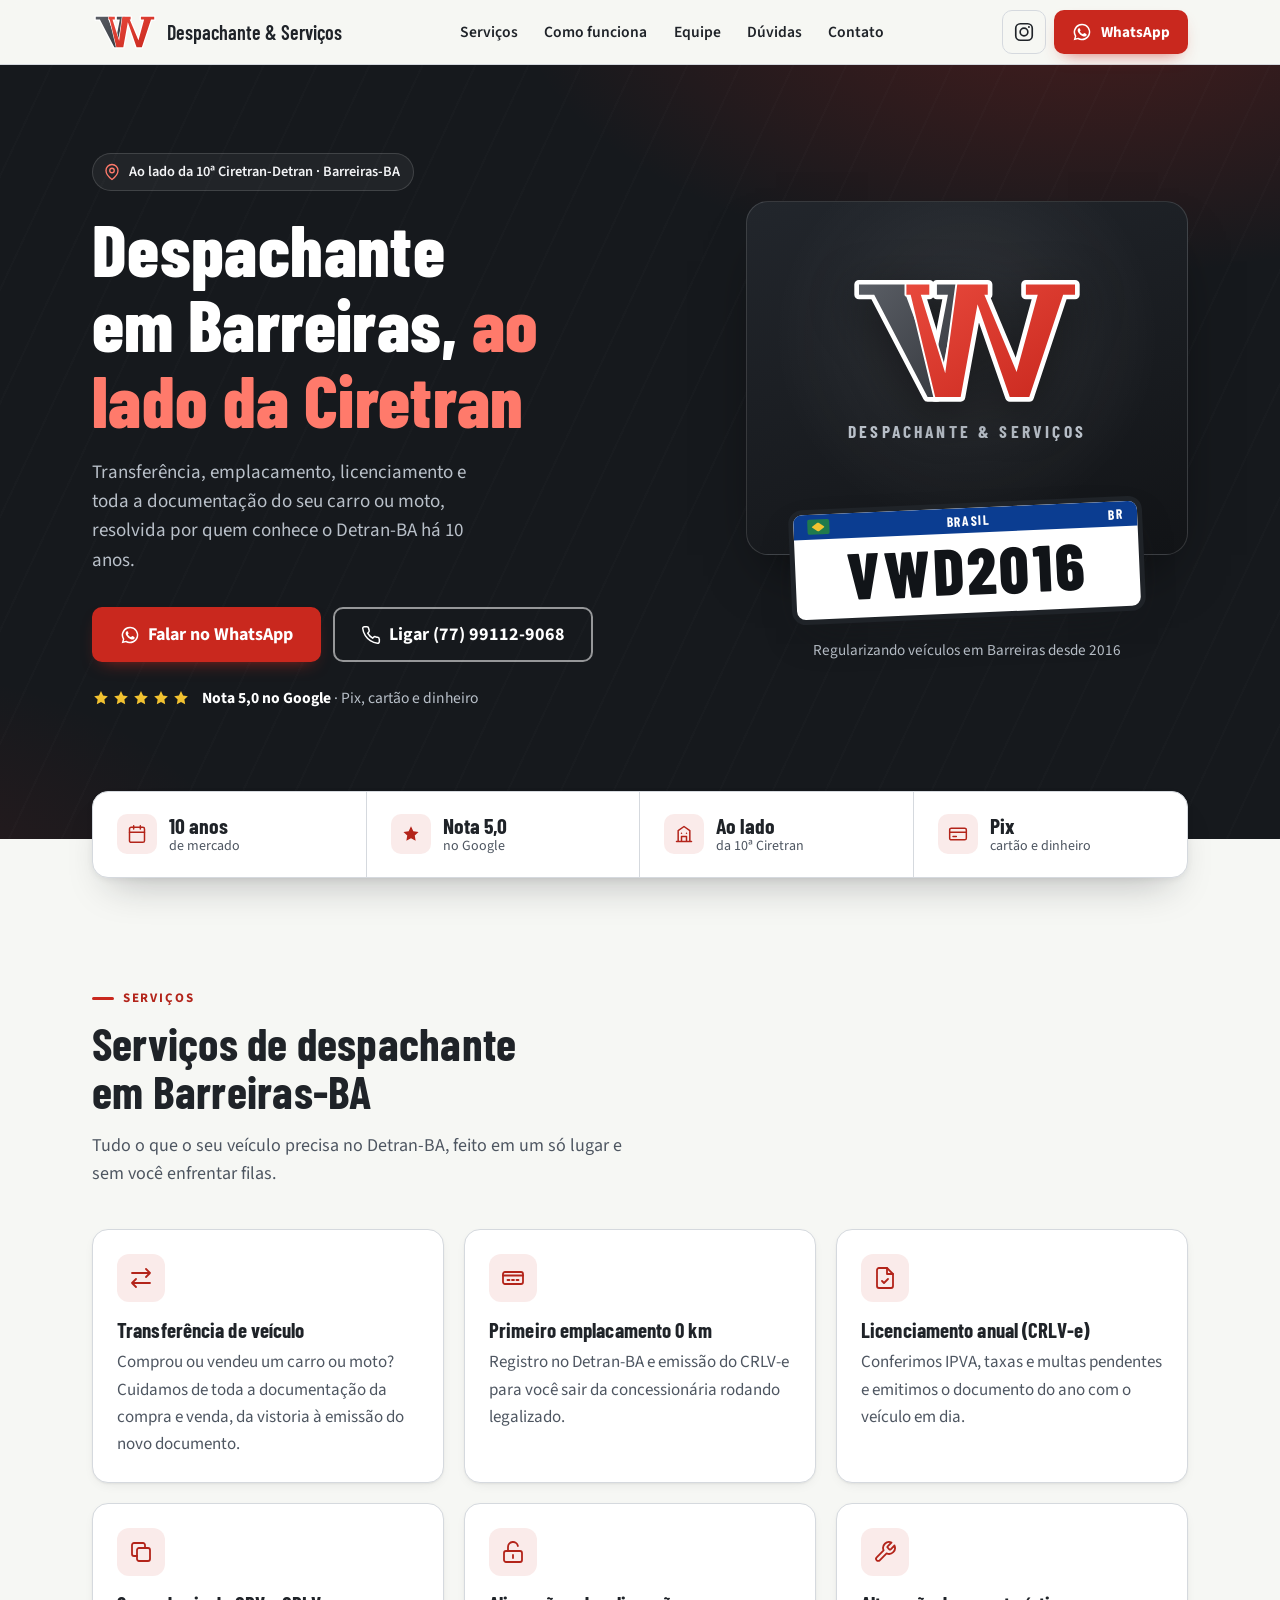
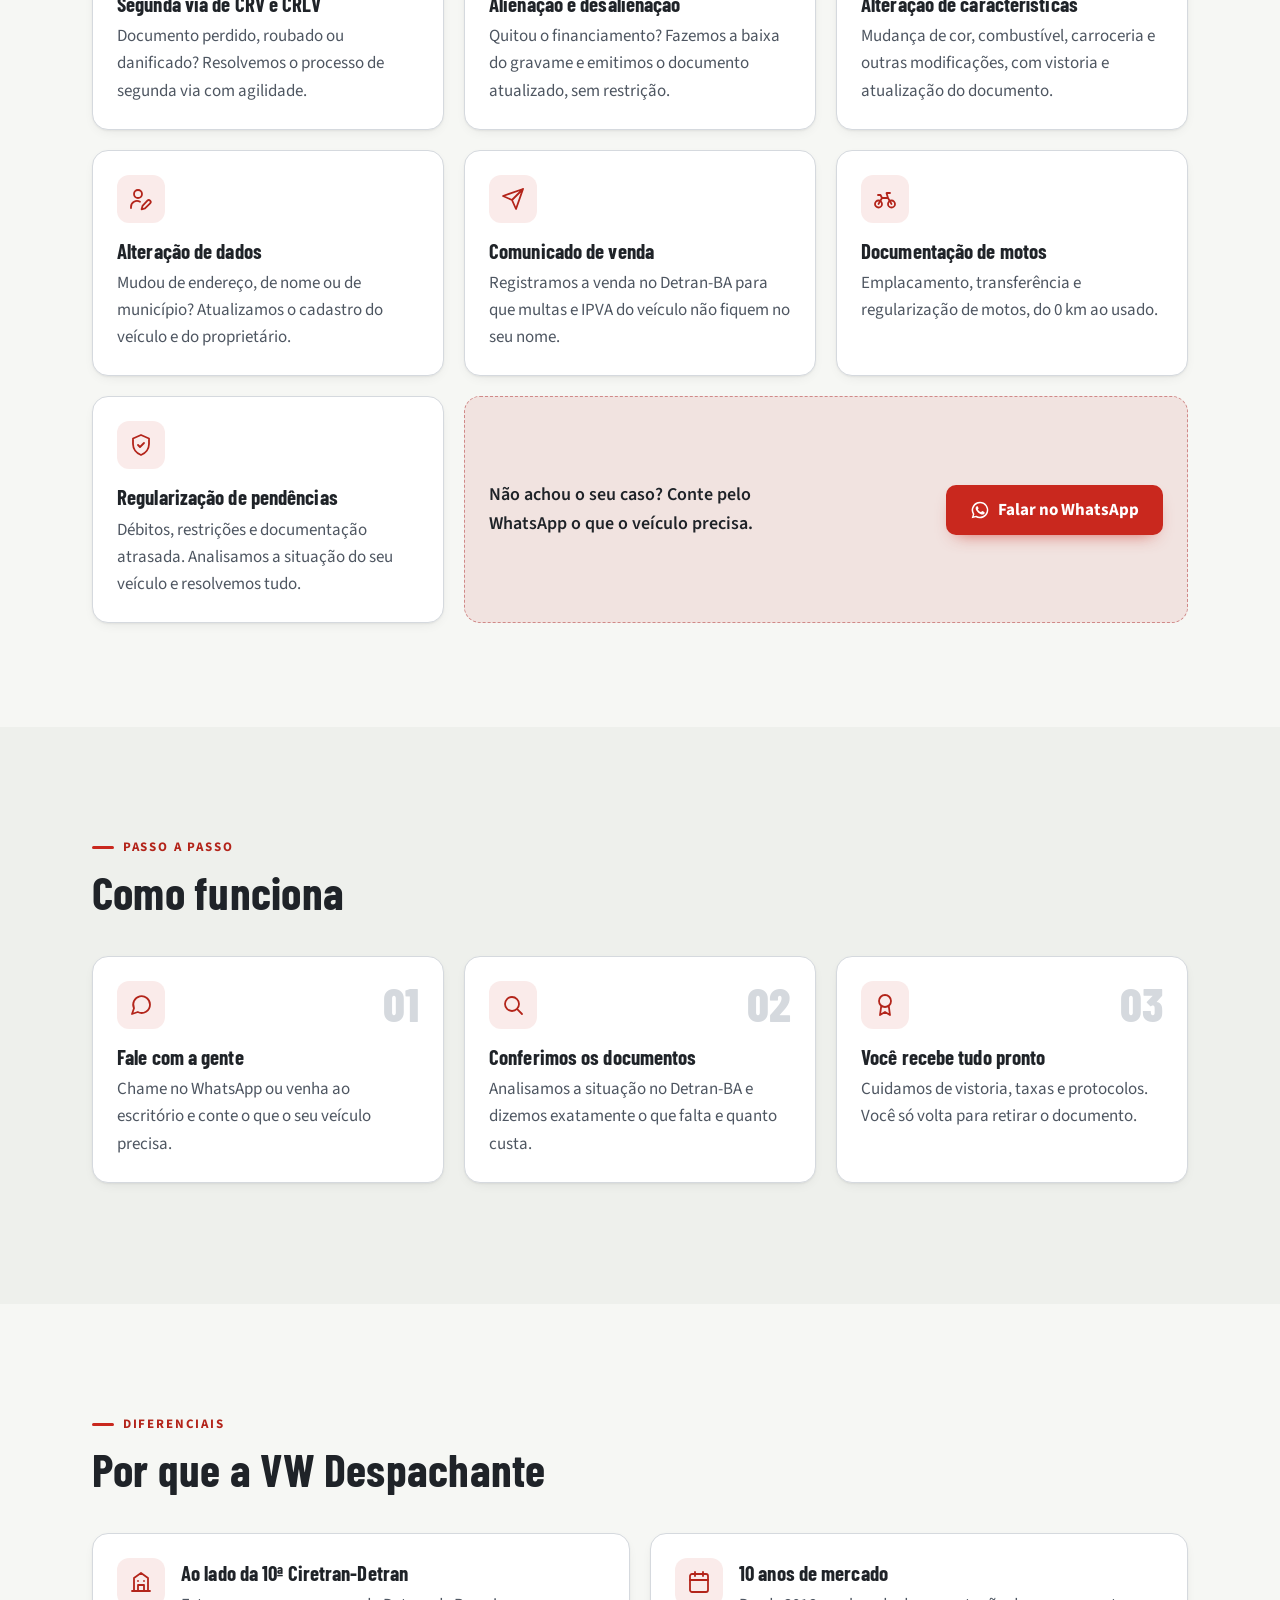
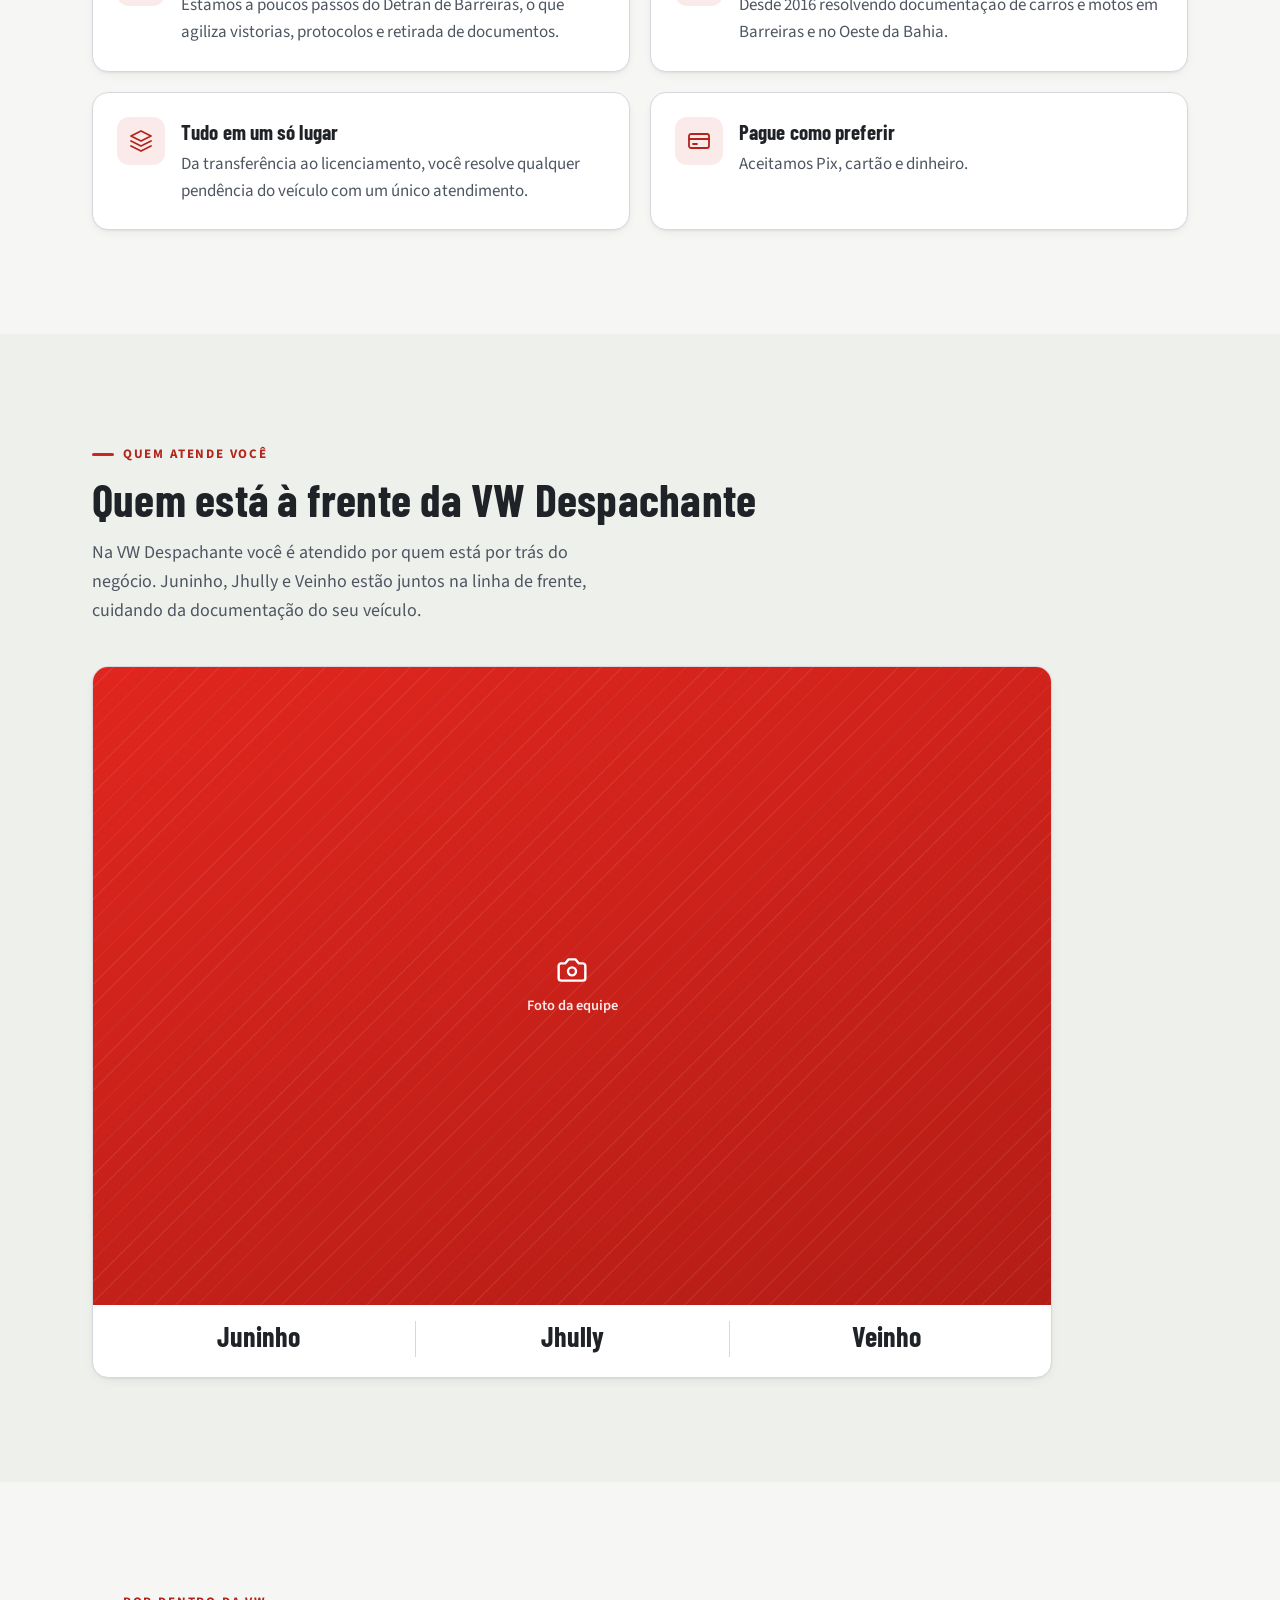
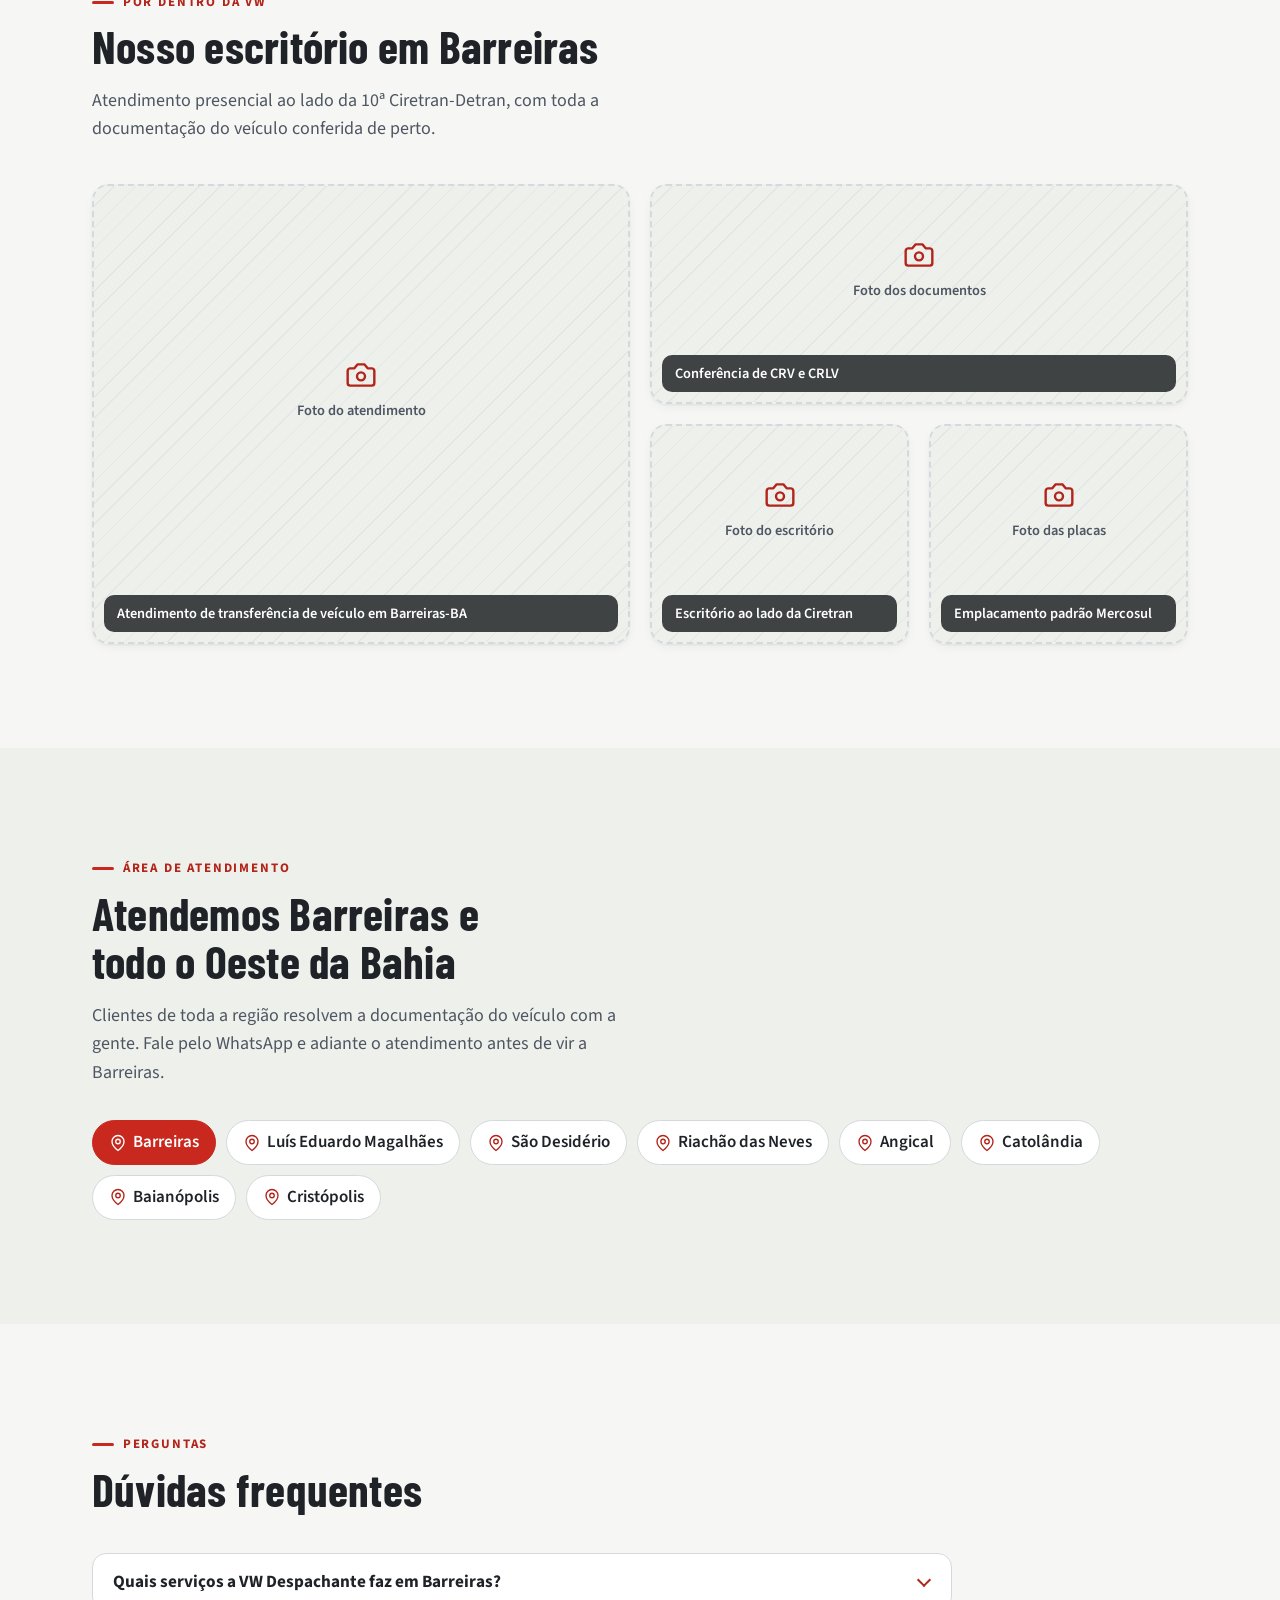
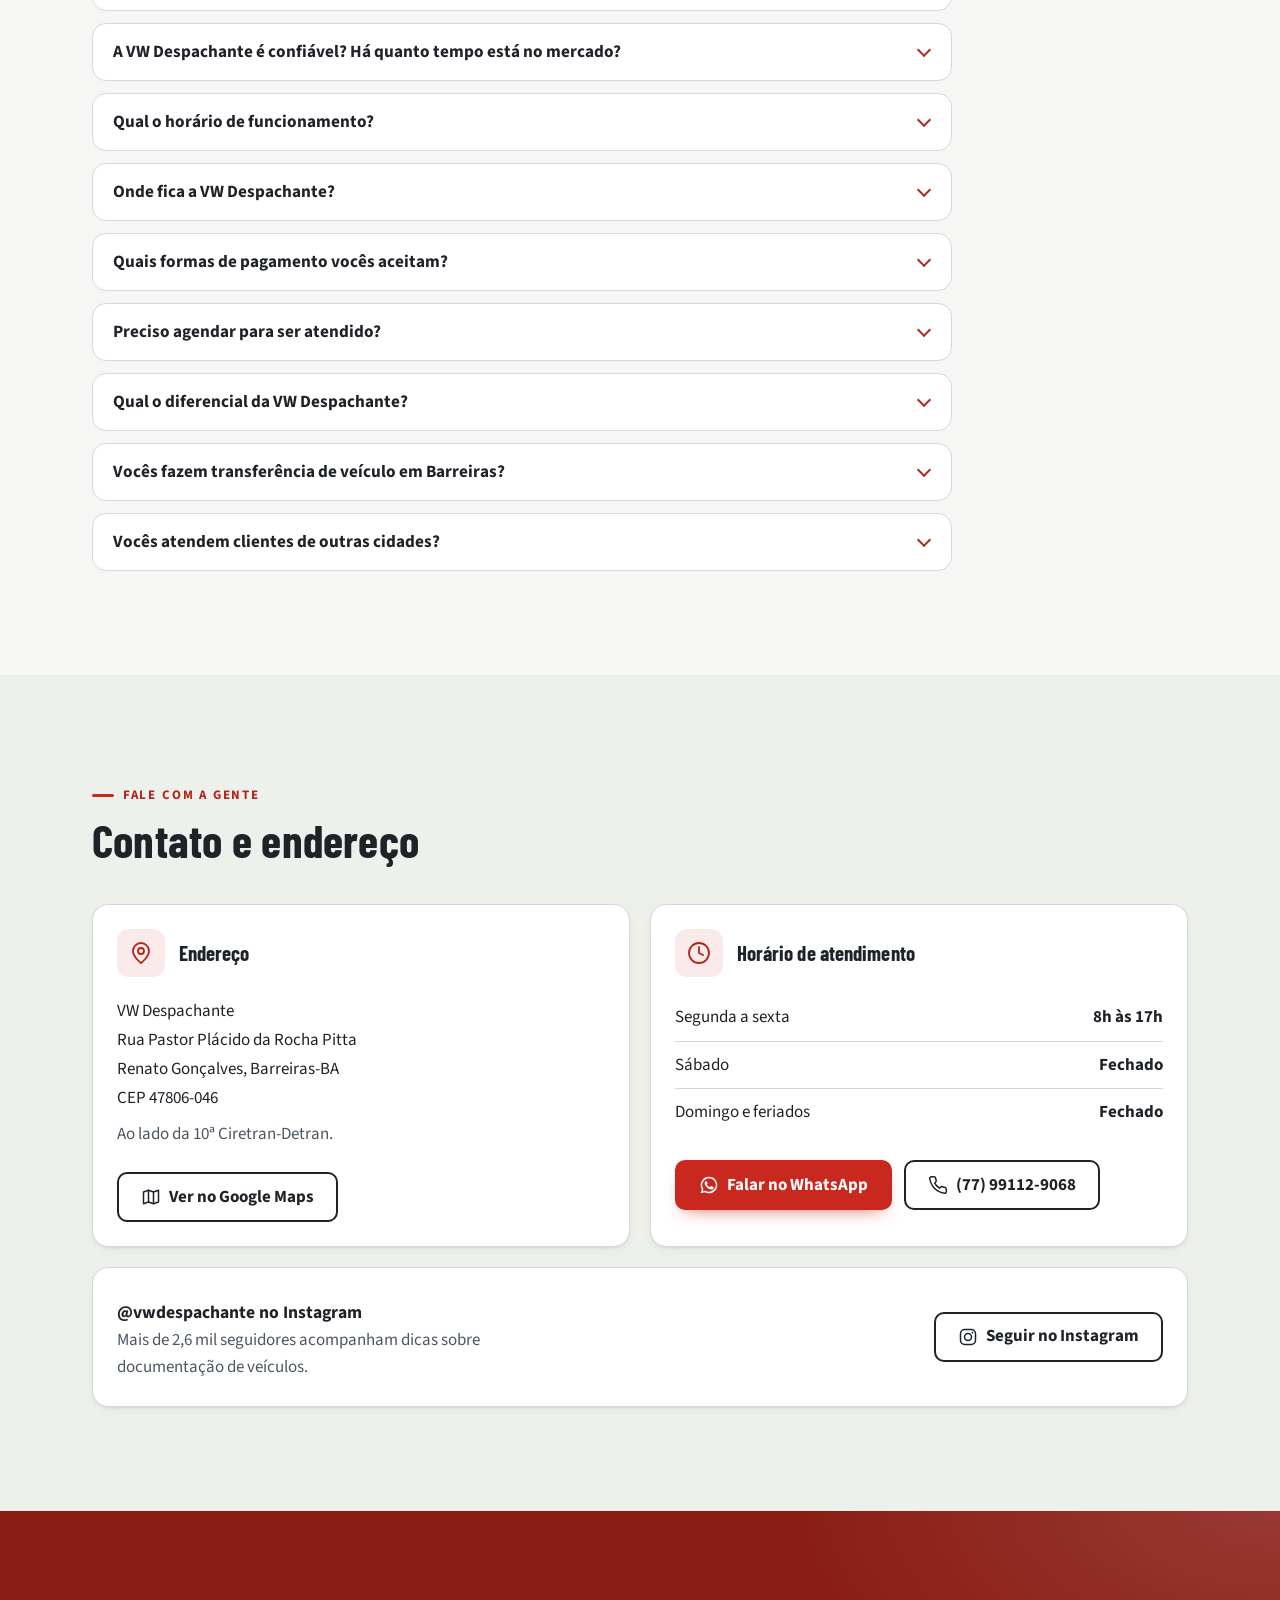
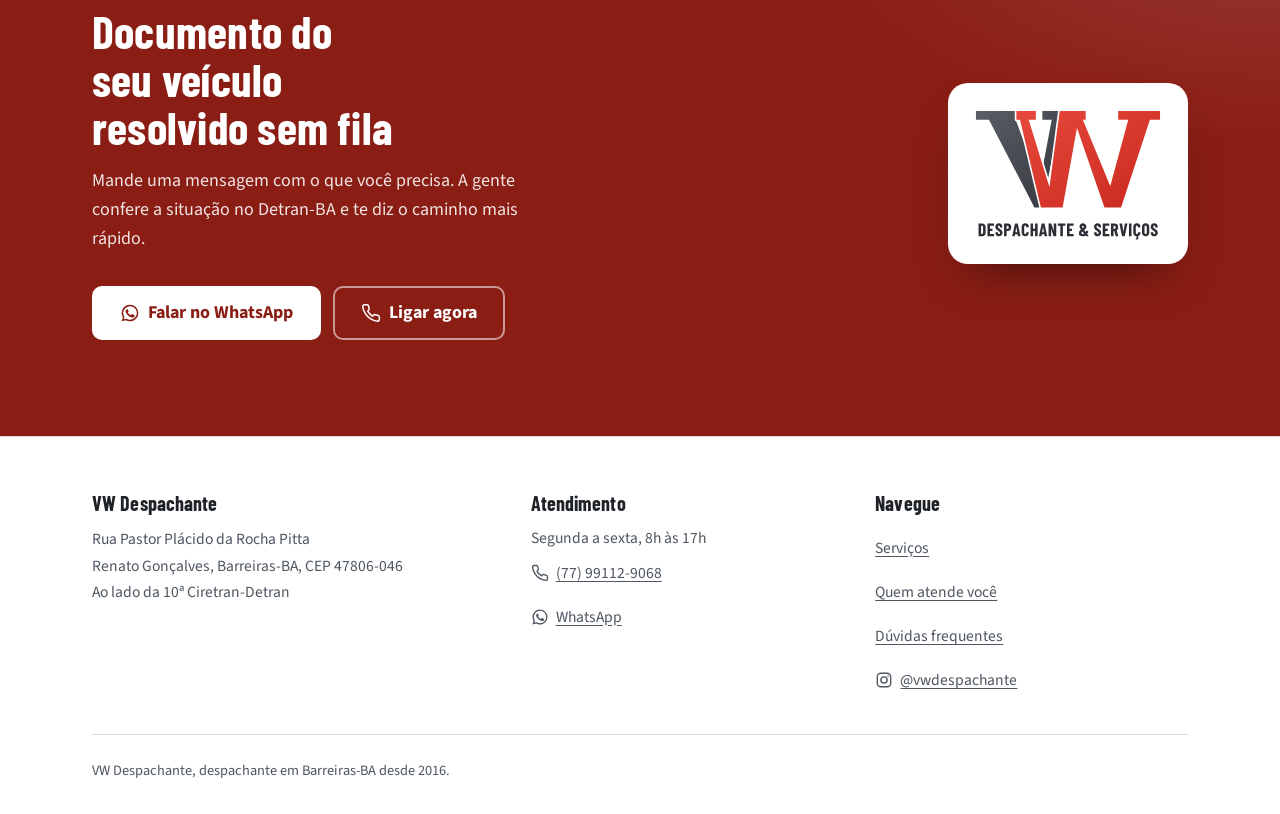
==== commit 0a4289ba: "v2: hero com arte da marca, cartões com ícones e refinamento mobile - CSS movido para assets/css/sit" ====
--- a/index.html
+++ b/index.html
@@ -12,13 +12,17 @@
 <meta property="og:locale" content="pt_BR">
 <meta property="og:title" content="VW Despachante | Despachante em Barreiras-BA">
 <meta property="og:description" content="Documentação de carro e moto ao lado da 10ª Ciretran-Detran em Barreiras. 10 anos de mercado.">
+<meta property="og:url" content="https://vwdespachante.com.br/">
+<meta property="og:site_name" content="VW Despachante">
 <meta name="theme-color" content="#8A1E15">
-<link rel="icon" type="image/svg+xml" href="[data-uri]">
-<link rel="icon" type="image/png" sizes="32x32" href="[data-uri]">
-<link rel="apple-touch-icon" sizes="180x180" href="[data-uri]">
+<link rel="canonical" href="https://vwdespachante.com.br/">
+<link rel="icon" type="image/svg+xml" href="/assets/img/favicon.svg">
+<link rel="icon" type="image/png" sizes="32x32" href="/assets/img/favicon-32.png">
+<link rel="apple-touch-icon" sizes="180x180" href="/assets/img/apple-touch-icon.png">
 <link rel="preconnect" href="https://fonts.googleapis.com">
 <link rel="preconnect" href="https://fonts.gstatic.com" crossorigin>
 <link href="https://fonts.googleapis.com/css2?family=Barlow+Condensed:wght@500;600;700;800&family=Source+Sans+3:wght@400;600;700&display=swap" rel="stylesheet">
+<link rel="stylesheet" href="/assets/css/site.css">
 
 <script type="application/ld+json">
 {
@@ -26,8 +30,11 @@
   "@graph": [
     {
       "@type": "LocalBusiness",
-      "@id": "#vw-despachante",
+      "@id": "https://vwdespachante.com.br/#vw-despachante",
       "name": "VW Despachante",
+      "url": "https://vwdespachante.com.br/",
+      "logo": "https://vwdespachante.com.br/assets/img/logo-completo.svg",
+      "image": "https://vwdespachante.com.br/assets/img/logo-completo.svg",
       "description": "Despachante em Barreiras-BA, ao lado da 10ª Ciretran-Detran. Transferência de veículo, primeiro emplacamento 0 km, licenciamento anual, segunda via de CRV e CRLV, alienação e desalienação, alteração de características, alteração de dados e comunicado de venda.",
       "telephone": "+55-77-99112-9068",
       "foundingDate": "2016-07",
@@ -61,6 +68,11 @@
         {"@type": "City", "name": "Cristópolis"}
       ],
       "sameAs": ["https://www.instagram.com/vwdespachante/"],
+      "employee": [
+        {"@type": "Person", "name": "Veinho"},
+        {"@type": "Person", "name": "Jhully"},
+        {"@type": "Person", "name": "Juninho"}
+      ],
       "hasOfferCatalog": {
         "@type": "OfferCatalog",
         "name": "Serviços de despachante em Barreiras-BA",
@@ -95,382 +107,200 @@
   ]
 }
 </script>
-
-<style>
-:root {
-  --papel: #F6F7F4;
-  --superficie: #FFFFFF;
-  --asfalto: #1F2328;
-  --texto-suave: #4E5661;
-  --linha: #D5D9DE;
-  --vermelho: #C9281E;
-  --vermelho-hover: #A8211A;
-  --destaque: #B3241A;
-  --cta-fundo: #8A1E15;
-  --placa-fundo: #FFFFFF;
-  --placa-borda: #1F2328;
-  --sombra-placa: 0 18px 40px -18px rgba(23, 25, 28, 0.55);
-  box-sizing: border-box;
-  padding-top: env(safe-area-inset-top, 0px);
-  padding-bottom: env(safe-area-inset-bottom, 0px);
-  color-scheme: light;
-}
-@media (prefers-color-scheme: dark) {
-  :root:not([data-theme="light"]) {
-    --papel: #15181C;
-    --superficie: #1C2025;
-    --asfalto: #E8EAED;
-    --texto-suave: #A9B0BA;
-    --linha: #2E343B;
-    --vermelho: #D93A2B;
-    --vermelho-hover: #E8493C;
-    --destaque: #FF7A6B;
-    --cta-fundo: #6E1810;
-    --placa-fundo: #F4F5F2;
-    --placa-borda: #0E1013;
-    --sombra-placa: 0 18px 40px -18px rgba(0, 0, 0, 0.8);
-    color-scheme: dark;
-  }
-}
-:root[data-theme="dark"] {
-  --papel: #15181C;
-  --superficie: #1C2025;
-  --asfalto: #E8EAED;
-  --texto-suave: #A9B0BA;
-  --linha: #2E343B;
-  --vermelho: #D93A2B;
-  --vermelho-hover: #E8493C;
-  --destaque: #FF7A6B;
-  --cta-fundo: #6E1810;
-  --placa-fundo: #F4F5F2;
-  --placa-borda: #0E1013;
-  --sombra-placa: 0 18px 40px -18px rgba(0, 0, 0, 0.8);
-  color-scheme: dark;
-}
-
-*, *::before, *::after { box-sizing: inherit; }
-html { height: 100%; scroll-behavior: smooth; scroll-padding-top: calc(env(safe-area-inset-top, 0px) + 72px); }
-@media (prefers-reduced-motion: reduce) { html { scroll-behavior: auto; } }
-body {
-  margin: 0;
-  background: var(--papel);
-  color: var(--asfalto);
-  font-family: "Source Sans 3", "Segoe UI", Roboto, Helvetica, Arial, sans-serif;
-  font-size: 1.0625rem;
-  line-height: 1.6;
-  -webkit-font-smoothing: antialiased;
-}
-img, svg { max-width: 100%; }
-a { color: var(--destaque); }
-:focus-visible { outline: 3px solid var(--destaque); outline-offset: 3px; border-radius: 4px; }
-
-.wrap { width: 100%; max-width: 1120px; margin: 0 auto; padding: 0 1.25rem; }
-
-h1, h2, h3 {
-  font-family: "Barlow Condensed", "Arial Narrow", "Roboto Condensed", sans-serif;
-  font-weight: 700;
-  line-height: 1.05;
-  letter-spacing: 0.005em;
-  margin: 0;
-}
-h2 { font-size: clamp(2rem, 4.5vw, 2.75rem); }
-h3 { font-size: 1.375rem; font-weight: 600; }
-p { margin: 0; }
-
-/* Cabeçalho */
-.topo {
-  position: sticky;
-  top: env(safe-area-inset-top, 0px);
-  z-index: 20;
-  background: var(--papel);
-  border-bottom: 1px solid var(--linha);
-}
-.topo .wrap { display: flex; align-items: center; justify-content: space-between; gap: 1rem; height: 64px; }
-.marca { display: flex; align-items: center; gap: 0.6rem; text-decoration: none; color: var(--asfalto); }
-.marca img { height: 42px; width: auto; display: block; }
-.marca-vw { font-family: "Barlow Condensed", "Arial Narrow", sans-serif; font-weight: 800; font-size: 1.75rem; color: #fff; background: var(--vermelho); padding: 0.1rem 0.4rem 0.05rem; border-radius: 5px; line-height: 1; align-self: center; }
-.marca-nome { font-family: "Barlow Condensed", "Arial Narrow", sans-serif; font-weight: 600; font-size: 1.35rem; line-height: 1; }
-.topo nav { display: none; gap: 1.5rem; }
-.topo nav a { color: var(--asfalto); text-decoration: none; font-weight: 600; font-size: 0.975rem; }
-.topo nav a:hover { color: var(--destaque); }
-.topo .btn { padding: 0.55rem 1rem; font-size: 0.95rem; }
-.topo-acoes { display: flex; align-items: center; gap: 0.5rem; }
-.ig-icone { display: inline-flex; align-items: center; justify-content: center; width: 42px; height: 42px; border-radius: 10px; color: var(--asfalto); border: 1px solid var(--linha); }
-.ig-icone:hover { color: var(--destaque); border-color: var(--destaque); }
-.ig-icone svg { width: 22px; height: 22px; }
-.ig-bloco { margin-top: 2.5rem; display: flex; flex-wrap: wrap; align-items: center; gap: 1rem 1.5rem; padding: 1.25rem 1.5rem; border: 1px solid var(--linha); border-radius: 14px; background: var(--superficie); }
-.ig-bloco p { color: var(--texto-suave); }
-.ig-bloco strong { color: var(--asfalto); display: block; font-size: 1.1rem; }
-.rodape .ig-link { display: inline-flex; align-items: center; gap: 0.4rem; }
-.rodape .ig-link svg { width: 18px; height: 18px; }
-@media (min-width: 860px) { .topo nav { display: flex; } }
-
-/* Botões */
-.btn {
-  display: inline-flex; align-items: center; justify-content: center; gap: 0.5rem;
-  font-family: inherit; font-weight: 700; font-size: 1.0625rem;
-  padding: 0.85rem 1.4rem; border-radius: 10px; text-decoration: none;
-  border: 2px solid transparent; cursor: pointer;
-}
-.btn-whats { background: var(--vermelho); color: #fff; }
-.btn-whats:hover { background: var(--vermelho-hover); }
-.btn-linha { background: transparent; color: var(--asfalto); border-color: var(--asfalto); }
-.btn-linha:hover { background: var(--asfalto); color: var(--papel); }
-.btn svg { width: 20px; height: 20px; flex: none; }
-
-/* Hero */
-.hero { padding: 3.5rem 0 4rem; }
-.hero .wrap { display: grid; gap: 3rem; align-items: center; }
-@media (min-width: 900px) { .hero .wrap { grid-template-columns: 1.1fr 0.9fr; } .hero { padding: 5rem 0 5.5rem; } }
-.hero h1 { font-size: clamp(2.6rem, 7vw, 4.5rem); font-weight: 800; max-width: 14ch; }
-.hero-sub { margin-top: 1.25rem; font-size: 1.2rem; color: var(--texto-suave); max-width: 46ch; }
-.hero-acoes { margin-top: 2rem; display: flex; flex-wrap: wrap; gap: 0.75rem; }
-.hero-fatos { margin-top: 2rem; display: flex; flex-wrap: wrap; gap: 0.5rem 1.5rem; color: var(--texto-suave); font-size: 0.975rem; padding: 0; list-style: none; }
-.hero-fatos li { display: flex; align-items: center; gap: 0.45rem; }
-.hero-fatos svg { width: 18px; height: 18px; color: var(--destaque); flex: none; }
-
-/* A placa */
-.placa-area { display: flex; flex-direction: column; align-items: center; gap: 1rem; }
-.placa {
-  width: min(100%, 440px);
-  aspect-ratio: 400 / 130;
-  background: var(--placa-fundo);
-  border: 5px solid var(--placa-borda);
-  border-radius: 14px;
-  box-shadow: var(--sombra-placa);
-  display: grid;
-  grid-template-rows: 24% 1fr;
-  overflow: hidden;
-  transform: rotate(-2.5deg);
-}
-.placa-faixa {
-  background: #0B3D91;
-  color: #fff;
-  display: flex; align-items: center; justify-content: space-between;
-  padding: 0 4%;
-  font-family: "Barlow Condensed", "Arial Narrow", sans-serif;
-  font-weight: 700;
-  font-size: clamp(0.7rem, 2.4vw, 1rem);
-  letter-spacing: 0.12em;
-}
-.placa-faixa .bandeira { width: 1.6em; height: 1.1em; border-radius: 2px; background: #1F7A4D; position: relative; }
-.placa-faixa .bandeira::after { content: ""; position: absolute; inset: 18% 20%; background: #F2C230; clip-path: polygon(50% 0, 100% 50%, 50% 100%, 0 50%); }
-.placa-num {
-  display: flex; align-items: center; justify-content: center;
-  font-family: "Barlow Condensed", "Arial Narrow", sans-serif;
-  font-weight: 800;
-  font-size: clamp(2.8rem, 12vw, 5.4rem);
-  letter-spacing: 0.06em;
-  color: #111418;
-  line-height: 1;
-  padding-bottom: 2%;
-}
-.placa-legenda { color: var(--texto-suave); font-size: 0.975rem; text-align: center; }
-
-/* Seções */
-.secao { padding: 4.5rem 0; border-top: 1px solid var(--linha); }
-.secao-intro { max-width: 60ch; margin-top: 1rem; color: var(--texto-suave); }
-
-/* Serviços */
-.servicos { margin-top: 2.5rem; display: grid; gap: 0; border-top: 3px solid var(--vermelho); }
-@media (min-width: 760px) { .servicos { grid-template-columns: 1fr 1fr; column-gap: 3rem; } }
-.servico { padding: 1.4rem 0; border-bottom: 1px solid var(--linha); }
-.servico h3 { color: var(--asfalto); }
-.servico p { margin-top: 0.4rem; color: var(--texto-suave); max-width: 52ch; }
-
-/* Passos */
-.passos { margin-top: 2.5rem; display: grid; gap: 2rem; counter-reset: passo; padding: 0; list-style: none; }
-@media (min-width: 760px) { .passos { grid-template-columns: repeat(3, 1fr); } }
-.passos li { counter-increment: passo; }
-.passos li::before {
-  content: counter(passo);
-  display: flex; align-items: center; justify-content: center;
-  width: 2.75rem; height: 2.75rem; border-radius: 50%;
-  background: var(--asfalto); color: var(--papel);
-  font-family: "Barlow Condensed", "Arial Narrow", sans-serif; font-weight: 700; font-size: 1.5rem;
-  margin-bottom: 1rem;
-}
-.passos p { margin-top: 0.4rem; color: var(--texto-suave); }
-
-/* Por que */
-.motivos { margin-top: 2.5rem; display: grid; gap: 2rem; }
-@media (min-width: 760px) { .motivos { grid-template-columns: repeat(2, 1fr); column-gap: 3rem; } }
-.motivo { padding-left: 1.1rem; border-left: 4px solid var(--vermelho); }
-.motivo p { margin-top: 0.4rem; color: var(--texto-suave); }
-
-/* Área de atendimento */
-.cidades { margin-top: 2rem; display: flex; flex-wrap: wrap; gap: 0.6rem; padding: 0; list-style: none; }
-.cidades li { padding: 0.5rem 0.95rem; border: 1px solid var(--linha); border-radius: 999px; background: var(--superficie); font-weight: 600; }
-.cidades li.sede { border-color: var(--vermelho); background: var(--vermelho); color: #fff; }
-
-/* FAQ */
-.faq { margin-top: 2.5rem; max-width: 820px; border-top: 3px solid var(--vermelho); }
-.faq details { border-bottom: 1px solid var(--linha); }
-.faq summary {
-  cursor: pointer; list-style: none;
-  padding: 1.2rem 2.5rem 1.2rem 0; position: relative;
-  font-weight: 700; font-size: 1.1rem;
-}
-.faq summary::-webkit-details-marker { display: none; }
-.faq summary::after {
-  content: ""; position: absolute; right: 0.4rem; top: 50%;
-  width: 12px; height: 12px; margin-top: -8px;
-  border-right: 2.5px solid var(--asfalto); border-bottom: 2.5px solid var(--asfalto);
-  transform: rotate(45deg); transition: transform 0.2s ease;
-}
-.faq details[open] summary::after { transform: rotate(-135deg); margin-top: -2px; }
-@media (prefers-reduced-motion: reduce) { .faq summary::after { transition: none; } }
-.faq details p { padding: 0 0 1.3rem; color: var(--texto-suave); max-width: 68ch; }
-
-/* Contato */
-.contato-grid { margin-top: 2.5rem; display: grid; gap: 2.5rem; }
-@media (min-width: 860px) { .contato-grid { grid-template-columns: 1fr 1fr; } }
-.contato-bloco h3 { margin-bottom: 0.75rem; }
-.contato-bloco address { font-style: normal; }
-.contato-bloco .ref { margin-top: 0.5rem; color: var(--texto-suave); }
-.horario { width: 100%; max-width: 360px; border-collapse: collapse; margin-top: 0.25rem; }
-.horario td { padding: 0.45rem 0; border-bottom: 1px solid var(--linha); }
-.horario td:last-child { text-align: right; font-weight: 600; }
-.contato-acoes { margin-top: 1.5rem; display: flex; flex-wrap: wrap; gap: 0.75rem; }
-
-/* CTA final */
-.cta-final { background: var(--cta-fundo); color: #fff; padding: 4rem 0; }
-.cta-final .wrap { display: grid; gap: 2.5rem; align-items: center; }
-@media (min-width: 860px) { .cta-final .wrap { grid-template-columns: 1fr auto; } }
-.cta-logo { width: min(260px, 70vw); height: auto; display: block; }
-.cta-final h2 { color: #fff; max-width: 20ch; }
-.cta-final p { margin-top: 1rem; max-width: 52ch; color: rgba(255,255,255,0.85); }
-.cta-final .btn-whats { margin-top: 2rem; background: #fff; color: #8A1E15; }
-.cta-final .btn-whats:hover { background: #F6E3E1; }
-
-/* Rodapé */
-.rodape { padding: 2.5rem 0 6rem; color: var(--texto-suave); font-size: 0.95rem; }
-.rodape .wrap { display: flex; flex-wrap: wrap; justify-content: space-between; gap: 1rem; }
-.rodape a { color: var(--texto-suave); }
-@media (min-width: 860px) { .rodape { padding-bottom: 2.5rem; } }
-
-/* Barra fixa no celular */
-.barra-movel {
-  position: fixed; left: 0; right: 0; bottom: 0; z-index: 30;
-  display: flex; gap: 0.6rem;
-  padding: 0.7rem 1rem calc(0.7rem + env(safe-area-inset-bottom, 0px));
-  background: var(--superficie); border-top: 1px solid var(--linha);
-}
-.barra-movel .btn { flex: 1; padding: 0.8rem 0.5rem; }
-@media (min-width: 860px) { .barra-movel { display: none; } }
-</style>
 </head>
 <body>
 
+<!-- Ícones do site (sprite). Uso: <svg class="ic" aria-hidden="true"><use href="#i-nome"/></svg> -->
+<svg width="0" height="0" style="position:absolute" aria-hidden="true" focusable="false">
+  <symbol id="i-whats" viewBox="0 0 24 24"><path fill="currentColor" stroke="none" d="M12 2a10 10 0 0 0-8.6 15.1L2 22l5-1.3A10 10 0 1 0 12 2Zm0 18.2a8.2 8.2 0 0 1-4.2-1.2l-.3-.2-3 .8.8-2.9-.2-.3A8.2 8.2 0 1 1 12 20.2Zm4.5-6.1c-.2-.1-1.5-.7-1.7-.8s-.4-.1-.6.1-.7.8-.8 1-.3.2-.5.1a6.7 6.7 0 0 1-3.3-2.9c-.3-.4.3-.4.7-1.3.1-.2 0-.3 0-.4l-.8-1.9c-.2-.5-.4-.4-.6-.4h-.5a1 1 0 0 0-.7.3 3 3 0 0 0-.9 2.2 5.2 5.2 0 0 0 1.1 2.7 11.8 11.8 0 0 0 4.5 4c1.7.7 2.3.8 3.2.6a2.7 2.7 0 0 0 1.8-1.3 2.2 2.2 0 0 0 .1-1.3c0-.1-.2-.2-.5-.3Z"/></symbol>
+  <symbol id="i-tel" viewBox="0 0 24 24"><path d="M22 16.9v3a2 2 0 0 1-2.2 2 19.8 19.8 0 0 1-8.6-3.1 19.5 19.5 0 0 1-6-6A19.8 19.8 0 0 1 2.1 4.2 2 2 0 0 1 4.1 2h3a2 2 0 0 1 2 1.7c.1.9.4 1.8.7 2.7a2 2 0 0 1-.5 2.1L8 9.8a16 16 0 0 0 6 6l1.3-1.3a2 2 0 0 1 2.1-.4c.9.3 1.8.6 2.7.7a2 2 0 0 1 1.7 2Z"/></symbol>
+  <symbol id="i-ig" viewBox="0 0 24 24"><rect x="3" y="3" width="18" height="18" rx="5"/><circle cx="12" cy="12" r="4.2"/><circle cx="17.4" cy="6.6" r="1.1" fill="currentColor" stroke="none"/></symbol>
+  <symbol id="i-check" viewBox="0 0 24 24"><path d="M5 12.5 10 17l9-10"/></symbol>
+  <symbol id="i-star" viewBox="0 0 24 24"><path fill="currentColor" stroke="none" d="m12 2.8 2.8 5.8 6.3.9-4.6 4.4 1.1 6.3L12 17.2l-5.6 3 1.1-6.3-4.6-4.4 6.3-.9Z"/></symbol>
+  <symbol id="i-pin" viewBox="0 0 24 24"><path d="M20 10c0 6-8 12-8 12S4 16 4 10a8 8 0 0 1 16 0Z"/><circle cx="12" cy="10" r="3"/></symbol>
+  <symbol id="i-clock" viewBox="0 0 24 24"><circle cx="12" cy="12" r="10"/><path d="M12 6v6l4 2"/></symbol>
+  <symbol id="i-card" viewBox="0 0 24 24"><rect x="2" y="5" width="20" height="14" rx="2"/><path d="M2 10h20M6 15h4"/></symbol>
+  <symbol id="i-calendar" viewBox="0 0 24 24"><rect x="3" y="4" width="18" height="18" rx="2"/><path d="M16 2v4M8 2v4M3 10h18"/></symbol>
+  <symbol id="i-building" viewBox="0 0 24 24"><path d="M3 21h18M5 21V8l7-5 7 5v13M9 21v-6h6v6M9 11h.01M15 11h.01"/></symbol>
+  <symbol id="i-swap" viewBox="0 0 24 24"><path d="m17 3 4 4-4 4M3 7h18M7 21l-4-4 4-4M21 17H3"/></symbol>
+  <symbol id="i-plate" viewBox="0 0 24 24"><rect x="2" y="6" width="20" height="12" rx="2"/><path d="M2 9.5h20M6.5 14h2M11 14h2M15.5 14h2"/></symbol>
+  <symbol id="i-doc" viewBox="0 0 24 24"><path d="M14 2H6a2 2 0 0 0-2 2v16a2 2 0 0 0 2 2h12a2 2 0 0 0 2-2V8Z"/><path d="M14 2v6h6M9 15l2 2 4-4"/></symbol>
+  <symbol id="i-copy" viewBox="0 0 24 24"><rect x="8" y="8" width="13" height="13" rx="2"/><path d="M16 8V5a2 2 0 0 0-2-2H5a2 2 0 0 0-2 2v9a2 2 0 0 0 2 2h3"/></symbol>
+  <symbol id="i-unlock" viewBox="0 0 24 24"><rect x="3" y="11" width="18" height="11" rx="2"/><path d="M7 11V7a5 5 0 0 1 9.9-1M12 15v3"/></symbol>
+  <symbol id="i-wrench" viewBox="0 0 24 24"><path d="M14.7 6.3a1 1 0 0 0 0 1.4l1.6 1.6a1 1 0 0 0 1.4 0l3.8-3.8a6 6 0 0 1-7.9 7.9l-6.9 6.9a2.1 2.1 0 0 1-3-3l6.9-6.9a6 6 0 0 1 7.9-7.9Z"/></symbol>
+  <symbol id="i-user-edit" viewBox="0 0 24 24"><circle cx="9" cy="7" r="4"/><path d="M2 21v-1a6 6 0 0 1 9-5.2M18.4 13.6a1.9 1.9 0 0 1 2.7 2.7L16 21.4l-3.4.9.9-3.4Z"/></symbol>
+  <symbol id="i-send" viewBox="0 0 24 24"><path d="M22 2 11 13M22 2l-7 20-4-9-9-4Z"/></symbol>
+  <symbol id="i-moto" viewBox="0 0 24 24"><circle cx="5.5" cy="17" r="3.5"/><circle cx="18.5" cy="17" r="3.5"/><path d="M5.5 17 9 11h6l3.5 6M15 11l-1.5-5H17M9 11 7.5 8H5"/></symbol>
+  <symbol id="i-shield" viewBox="0 0 24 24"><path d="M12 2 4 5.5V11c0 5 3.4 9.3 8 11 4.6-1.7 8-6 8-11V5.5Z"/><path d="m9 12 2 2 4-4"/></symbol>
+  <symbol id="i-chat" viewBox="0 0 24 24"><path d="M21 11.5a8.4 8.4 0 0 1-12.2 7.5L3 21l2-5.8A8.4 8.4 0 1 1 21 11.5Z"/></symbol>
+  <symbol id="i-search" viewBox="0 0 24 24"><circle cx="11" cy="11" r="7"/><path d="m21 21-4.3-4.3"/></symbol>
+  <symbol id="i-badge" viewBox="0 0 24 24"><circle cx="12" cy="8" r="6"/><path d="M8.2 13.3 7 22l5-3 5 3-1.2-8.7"/></symbol>
+  <symbol id="i-layers" viewBox="0 0 24 24"><path d="M12 2 2 7l10 5 10-5ZM2 17l10 5 10-5M2 12l10 5 10-5"/></symbol>
+  <symbol id="i-camera" viewBox="0 0 24 24"><path d="M14.5 4h-5L7 7H4a2 2 0 0 0-2 2v9a2 2 0 0 0 2 2h16a2 2 0 0 0 2-2V9a2 2 0 0 0-2-2h-3Z"/><circle cx="12" cy="13" r="3"/></symbol>
+  <symbol id="i-map" viewBox="0 0 24 24"><path d="M9 4 3 6v14l6-2 6 2 6-2V4l-6 2Z"/><path d="M9 4v14M15 6v14"/></symbol>
+</svg>
+
 <header class="topo">
   <div class="wrap">
-    <a class="marca" href="#inicio" aria-label="VW Despachante, início">
-      <img src="[data-uri]" alt="VW" width="75" height="42"><span class="marca-nome">Despachante &amp; Serviços</span>
+    <a class="marca" href="#inicio">
+      <img src="/assets/img/logo-topo.svg" alt="VW" width="66" height="38"><span class="marca-nome">Despachante &amp; Serviços</span>
     </a>
     <nav aria-label="Seções do site">
       <a href="#servicos">Serviços</a>
       <a href="#como-funciona">Como funciona</a>
+      <a href="#equipe">Equipe</a>
       <a href="#duvidas">Dúvidas</a>
       <a href="#contato">Contato</a>
     </nav>
     <div class="topo-acoes">
-      <a class="ig-icone" href="https://www.instagram.com/vwdespachante/" target="_blank" rel="noopener" aria-label="Instagram da VW Despachante"><svg viewBox="0 0 24 24" fill="none" stroke="currentColor" stroke-width="2" aria-hidden="true"><rect x="3" y="3" width="18" height="18" rx="5"/><circle cx="12" cy="12" r="4.2"/><circle cx="17.4" cy="6.6" r="1.1" fill="currentColor" stroke="none"/></svg></a>
-      <a class="btn btn-whats" href="https://wa.me/5577991129068?text=Ol%C3%A1%2C%20vim%20pelo%20site%20e%20quero%20falar%20sobre%20a%20documenta%C3%A7%C3%A3o%20do%20meu%20ve%C3%ADculo." target="_blank" rel="noopener">WhatsApp</a>
+      <a class="ig-icone" href="https://www.instagram.com/vwdespachante/" target="_blank" rel="noopener" aria-label="Instagram da VW Despachante"><svg class="ic" aria-hidden="true"><use href="#i-ig"/></svg></a>
+      <a class="btn btn-whats" href="https://wa.me/5577991129068?text=Ol%C3%A1%2C%20vim%20pelo%20site%20e%20quero%20falar%20sobre%20a%20documenta%C3%A7%C3%A3o%20do%20meu%20ve%C3%ADculo." target="_blank" rel="noopener"><svg class="ic" aria-hidden="true"><use href="#i-whats"/></svg>WhatsApp</a>
     </div>
   </div>
 </header>
 
 <main id="inicio">
-  <section class="hero">
+
+  <!-- ===== HERO ===== -->
+  <section class="hero" aria-labelledby="titulo-hero">
     <div class="wrap">
       <div>
-        <h1>Despachante em Barreiras, ao lado da Ciretran</h1>
+        <p class="selo"><svg class="ic" aria-hidden="true"><use href="#i-pin"/></svg>Ao lado da 10ª Ciretran-Detran · Barreiras-BA</p>
+        <h1 id="titulo-hero">Despachante em Barreiras, <em>ao lado da Ciretran</em></h1>
         <p class="hero-sub">Transferência, emplacamento, licenciamento e toda a documentação do seu carro ou moto, resolvida por quem conhece o Detran-BA há 10 anos.</p>
-        <div class="hero-acoes">
-          <a class="btn btn-whats" href="https://wa.me/5577991129068?text=Ol%C3%A1%2C%20vim%20pelo%20site%20e%20quero%20falar%20sobre%20a%20documenta%C3%A7%C3%A3o%20do%20meu%20ve%C3%ADculo." target="_blank" rel="noopener">
-            <svg viewBox="0 0 24 24" fill="currentColor" aria-hidden="true"><path d="M12 2a10 10 0 0 0-8.6 15.1L2 22l5-1.3A10 10 0 1 0 12 2Zm0 18.2a8.2 8.2 0 0 1-4.2-1.2l-.3-.2-3 .8.8-2.9-.2-.3A8.2 8.2 0 1 1 12 20.2Zm4.5-6.1c-.2-.1-1.5-.7-1.7-.8s-.4-.1-.6.1-.7.8-.8 1-.3.2-.5.1a6.7 6.7 0 0 1-3.3-2.9c-.3-.4.3-.4.7-1.3.1-.2 0-.3 0-.4l-.8-1.9c-.2-.5-.4-.4-.6-.4h-.5a1 1 0 0 0-.7.3 3 3 0 0 0-.9 2.2 5.2 5.2 0 0 0 1.1 2.7 11.8 11.8 0 0 0 4.5 4c1.7.7 2.3.8 3.2.6a2.7 2.7 0 0 0 1.8-1.3 2.2 2.2 0 0 0 .1-1.3c0-.1-.2-.2-.5-.3Z"/></svg>
-            Falar no WhatsApp
-          </a>
-          <a class="btn btn-linha" href="tel:+5577991129068">Ligar (77) 99112-9068</a>
-        </div>
-        <ul class="hero-fatos">
-          <li><svg viewBox="0 0 24 24" fill="none" stroke="currentColor" stroke-width="2.5" aria-hidden="true"><path d="M5 12.5 10 17l9-10"/></svg>10 anos de mercado</li>
-          <li><svg viewBox="0 0 24 24" fill="none" stroke="currentColor" stroke-width="2.5" aria-hidden="true"><path d="M5 12.5 10 17l9-10"/></svg>Nota 5,0 no Google</li>
-          <li><svg viewBox="0 0 24 24" fill="none" stroke="currentColor" stroke-width="2.5" aria-hidden="true"><path d="M5 12.5 10 17l9-10"/></svg>Pix, cartão e dinheiro</li>
-        </ul>
-      </div>
-      <div class="placa-area">
+        <div class="acoes acoes-empilha">
+          <a class="btn btn-whats btn-lg" href="https://wa.me/5577991129068?text=Ol%C3%A1%2C%20vim%20pelo%20site%20e%20quero%20falar%20sobre%20a%20documenta%C3%A7%C3%A3o%20do%20meu%20ve%C3%ADculo." target="_blank" rel="noopener"><svg class="ic" aria-hidden="true"><use href="#i-whats"/></svg>Falar no WhatsApp</a>
+          <a class="btn btn-claro btn-lg" href="tel:+5577991129068"><svg class="ic" aria-hidden="true"><use href="#i-tel"/></svg>Ligar (77) 99112-9068</a>
+        </div>
+        <p class="hero-nota">
+          <span class="estrelas" aria-hidden="true"><svg class="ic"><use href="#i-star"/></svg><svg class="ic"><use href="#i-star"/></svg><svg class="ic"><use href="#i-star"/></svg><svg class="ic"><use href="#i-star"/></svg><svg class="ic"><use href="#i-star"/></svg></span>
+          <span><strong>Nota 5,0 no Google</strong> · Pix, cartão e dinheiro</span>
+        </p>
+      </div>
+      <div class="hero-visual">
+        <div class="hero-arte">
+          <!-- SUBSTITUIR: foto da fachada da VW Despachante (opcional, horizontal, mín. 1200×960 px).
+               Quando chegar, cole dentro deste quadro, antes do logo, e apague o logo e o texto abaixo:
+          <picture>
+            <source type="image/webp" srcset="/assets/img/fotos/fachada-800.webp 800w, /assets/img/fotos/fachada-1200.webp 1200w" sizes="(min-width: 960px) 460px, 92vw">
+            <img class="foto" src="/assets/img/fotos/fachada-1200.jpg" width="1200" height="960" fetchpriority="high" alt="Fachada da VW Despachante em Barreiras-BA, ao lado da 10ª Ciretran-Detran">
+          </picture>
+          -->
+          <img class="hero-logo" src="/assets/img/logo-topo.svg" alt="" width="280" height="161" fetchpriority="high">
+          <span class="hero-marca" aria-hidden="true">Despachante &amp; Serviços</span>
+        </div>
         <div class="placa" role="img" aria-label="Placa no padrão Mercosul com o texto VWD 2016">
           <div class="placa-faixa"><span class="bandeira" aria-hidden="true"></span><span>BRASIL</span><span>BR</span></div>
           <div class="placa-num">VWD2016</div>
         </div>
-        <p class="placa-legenda">Regularizando veículos em Barreiras desde 2016</p>
-      </div>
-    </div>
-  </section>
-
+        <p class="hero-legenda">Regularizando veículos em Barreiras desde 2016</p>
+      </div>
+    </div>
+  </section>
+
+  <!-- ===== FATOS ===== -->
+  <div class="fatos">
+    <div class="wrap">
+      <ul aria-label="Por que confiar na VW Despachante">
+        <li><span class="pastilha"><svg class="ic" aria-hidden="true"><use href="#i-calendar"/></svg></span><span><strong>10 anos</strong><span class="txt">de mercado</span></span></li>
+        <li><span class="pastilha"><svg class="ic" aria-hidden="true"><use href="#i-star"/></svg></span><span><strong>Nota 5,0</strong><span class="txt">no Google</span></span></li>
+        <li><span class="pastilha"><svg class="ic" aria-hidden="true"><use href="#i-building"/></svg></span><span><strong>Ao lado</strong><span class="txt">da 10ª Ciretran</span></span></li>
+        <li><span class="pastilha"><svg class="ic" aria-hidden="true"><use href="#i-card"/></svg></span><span><strong>Pix</strong><span class="txt">cartão e dinheiro</span></span></li>
+      </ul>
+    </div>
+  </div>
+
+  <!-- ===== SERVIÇOS ===== -->
   <section class="secao" id="servicos" aria-labelledby="titulo-servicos">
     <div class="wrap">
-      <h2 id="titulo-servicos">Serviços de despachante em Barreiras-BA</h2>
-      <p class="secao-intro">Tudo o que o seu veículo precisa no Detran-BA, feito em um só lugar e sem você enfrentar filas.</p>
-      <div class="servicos">
-        <article class="servico">
+      <div class="secao-cabeca">
+        <p class="sobretitulo">Serviços</p>
+        <h2 id="titulo-servicos">Serviços de despachante em Barreiras-BA</h2>
+        <p class="secao-intro">Tudo o que o seu veículo precisa no Detran-BA, feito em um só lugar e sem você enfrentar filas.</p>
+      </div>
+      <!-- Cada serviço é um cartão independente: no futuro, o <h3> pode virar link para /transferencia-de-veiculo-barreiras etc. -->
+      <div class="grade grade-3">
+        <article class="card card-hover servico">
+          <span class="pastilha"><svg class="ic" aria-hidden="true"><use href="#i-swap"/></svg></span>
           <h3>Transferência de veículo</h3>
           <p>Comprou ou vendeu um carro ou moto? Cuidamos de toda a documentação da compra e venda, da vistoria à emissão do novo documento.</p>
         </article>
-        <article class="servico">
+        <article class="card card-hover servico">
+          <span class="pastilha"><svg class="ic" aria-hidden="true"><use href="#i-plate"/></svg></span>
           <h3>Primeiro emplacamento 0 km</h3>
           <p>Registro no Detran-BA e emissão do CRLV-e para você sair da concessionária rodando legalizado.</p>
         </article>
-        <article class="servico">
+        <article class="card card-hover servico">
+          <span class="pastilha"><svg class="ic" aria-hidden="true"><use href="#i-doc"/></svg></span>
           <h3>Licenciamento anual (CRLV-e)</h3>
           <p>Conferimos IPVA, taxas e multas pendentes e emitimos o documento do ano com o veículo em dia.</p>
         </article>
-        <article class="servico">
+        <article class="card card-hover servico">
+          <span class="pastilha"><svg class="ic" aria-hidden="true"><use href="#i-copy"/></svg></span>
           <h3>Segunda via de CRV e CRLV</h3>
           <p>Documento perdido, roubado ou danificado? Resolvemos o processo de segunda via com agilidade.</p>
         </article>
-        <article class="servico">
+        <article class="card card-hover servico">
+          <span class="pastilha"><svg class="ic" aria-hidden="true"><use href="#i-unlock"/></svg></span>
           <h3>Alienação e desalienação</h3>
           <p>Quitou o financiamento? Fazemos a baixa do gravame e emitimos o documento atualizado, sem restrição.</p>
         </article>
-        <article class="servico">
+        <article class="card card-hover servico">
+          <span class="pastilha"><svg class="ic" aria-hidden="true"><use href="#i-wrench"/></svg></span>
           <h3>Alteração de características</h3>
           <p>Mudança de cor, combustível, carroceria e outras modificações, com vistoria e atualização do documento.</p>
         </article>
-        <article class="servico">
+        <article class="card card-hover servico">
+          <span class="pastilha"><svg class="ic" aria-hidden="true"><use href="#i-user-edit"/></svg></span>
           <h3>Alteração de dados</h3>
           <p>Mudou de endereço, de nome ou de município? Atualizamos o cadastro do veículo e do proprietário.</p>
         </article>
-        <article class="servico">
+        <article class="card card-hover servico">
+          <span class="pastilha"><svg class="ic" aria-hidden="true"><use href="#i-send"/></svg></span>
           <h3>Comunicado de venda</h3>
           <p>Registramos a venda no Detran-BA para que multas e IPVA do veículo não fiquem no seu nome.</p>
         </article>
-        <article class="servico">
+        <article class="card card-hover servico">
+          <span class="pastilha"><svg class="ic" aria-hidden="true"><use href="#i-moto"/></svg></span>
           <h3>Documentação de motos</h3>
           <p>Emplacamento, transferência e regularização de motos, do 0 km ao usado.</p>
         </article>
-        <article class="servico">
+        <article class="card card-hover servico">
+          <span class="pastilha"><svg class="ic" aria-hidden="true"><use href="#i-shield"/></svg></span>
           <h3>Regularização de pendências</h3>
           <p>Débitos, restrições e documentação atrasada. Analisamos a situação do seu veículo e resolvemos tudo.</p>
         </article>
-      </div>
-    </div>
-  </section>
-
-  <section class="secao" id="como-funciona" aria-labelledby="titulo-como">
-    <div class="wrap">
-      <h2 id="titulo-como">Como funciona</h2>
-      <ol class="passos">
-        <li>
+        <div class="servico-rodape">
+        <p>Não achou o seu caso? Conte pelo WhatsApp o que o veículo precisa.</p>
+        <a class="btn btn-whats" href="https://wa.me/5577991129068?text=Ol%C3%A1%2C%20vim%20pelo%20site%20e%20quero%20falar%20sobre%20a%20documenta%C3%A7%C3%A3o%20do%20meu%20ve%C3%ADculo." target="_blank" rel="noopener"><svg class="ic" aria-hidden="true"><use href="#i-whats"/></svg>Falar no WhatsApp</a>
+        </div>
+      </div>
+    </div>
+  </section>
+
+  <!-- ===== COMO FUNCIONA ===== -->
+  <section class="secao secao-alt" id="como-funciona" aria-labelledby="titulo-como">
+    <div class="wrap">
+      <div class="secao-cabeca">
+        <p class="sobretitulo">Passo a passo</p>
+        <h2 id="titulo-como">Como funciona</h2>
+      </div>
+      <ol class="grade grade-3 passos">
+        <li class="card passo">
+          <span class="passo-num" aria-hidden="true"></span>
+          <span class="pastilha"><svg class="ic" aria-hidden="true"><use href="#i-chat"/></svg></span>
           <h3>Fale com a gente</h3>
           <p>Chame no WhatsApp ou venha ao escritório e conte o que o seu veículo precisa.</p>
         </li>
-        <li>
+        <li class="card passo">
+          <span class="passo-num" aria-hidden="true"></span>
+          <span class="pastilha"><svg class="ic" aria-hidden="true"><use href="#i-search"/></svg></span>
           <h3>Conferimos os documentos</h3>
           <p>Analisamos a situação no Detran-BA e dizemos exatamente o que falta e quanto custa.</p>
         </li>
-        <li>
+        <li class="card passo">
+          <span class="passo-num" aria-hidden="true"></span>
+          <span class="pastilha"><svg class="ic" aria-hidden="true"><use href="#i-badge"/></svg></span>
           <h3>Você recebe tudo pronto</h3>
           <p>Cuidamos de vistoria, taxas e protocolos. Você só volta para retirar o documento.</p>
         </li>
@@ -478,50 +308,136 @@
     </div>
   </section>
 
+  <!-- ===== POR QUE ===== -->
   <section class="secao" aria-labelledby="titulo-porque">
     <div class="wrap">
-      <h2 id="titulo-porque">Por que a VW Despachante</h2>
-      <div class="motivos">
-        <div class="motivo">
-          <h3>Ao lado da 10ª Ciretran-Detran</h3>
-          <p>Estamos a poucos passos do Detran de Barreiras, o que agiliza vistorias, protocolos e retirada de documentos.</p>
-        </div>
-        <div class="motivo">
-          <h3>10 anos de mercado</h3>
-          <p>Desde 2016 resolvendo documentação de carros e motos em Barreiras e no Oeste da Bahia.</p>
-        </div>
-        <div class="motivo">
-          <h3>Tudo em um só lugar</h3>
-          <p>Da transferência ao licenciamento, você resolve qualquer pendência do veículo com um único atendimento.</p>
-        </div>
-        <div class="motivo">
-          <h3>Pague como preferir</h3>
-          <p>Aceitamos Pix, cartão e dinheiro.</p>
-        </div>
-      </div>
-    </div>
-  </section>
-
-  <section class="secao" id="atendimento" aria-labelledby="titulo-area">
-    <div class="wrap">
-      <h2 id="titulo-area">Atendemos Barreiras e todo o Oeste da Bahia</h2>
-      <p class="secao-intro">Clientes de toda a região resolvem a documentação do veículo com a gente. Fale pelo WhatsApp e adiante o atendimento antes de vir a Barreiras.</p>
-      <ul class="cidades">
-        <li class="sede">Barreiras</li>
-        <li>Luís Eduardo Magalhães</li>
-        <li>São Desidério</li>
-        <li>Riachão das Neves</li>
-        <li>Angical</li>
-        <li>Catolândia</li>
-        <li>Baianópolis</li>
-        <li>Cristópolis</li>
+      <div class="secao-cabeca">
+        <p class="sobretitulo">Diferenciais</p>
+        <h2 id="titulo-porque">Por que a VW Despachante</h2>
+      </div>
+      <div class="grade grade-2">
+        <div class="card motivo">
+          <span class="pastilha"><svg class="ic" aria-hidden="true"><use href="#i-building"/></svg></span>
+          <div><h3>Ao lado da 10ª Ciretran-Detran</h3><p>Estamos a poucos passos do Detran de Barreiras, o que agiliza vistorias, protocolos e retirada de documentos.</p></div>
+        </div>
+        <div class="card motivo">
+          <span class="pastilha"><svg class="ic" aria-hidden="true"><use href="#i-calendar"/></svg></span>
+          <div><h3>10 anos de mercado</h3><p>Desde 2016 resolvendo documentação de carros e motos em Barreiras e no Oeste da Bahia.</p></div>
+        </div>
+        <div class="card motivo">
+          <span class="pastilha"><svg class="ic" aria-hidden="true"><use href="#i-layers"/></svg></span>
+          <div><h3>Tudo em um só lugar</h3><p>Da transferência ao licenciamento, você resolve qualquer pendência do veículo com um único atendimento.</p></div>
+        </div>
+        <div class="card motivo">
+          <span class="pastilha"><svg class="ic" aria-hidden="true"><use href="#i-card"/></svg></span>
+          <div><h3>Pague como preferir</h3><p>Aceitamos Pix, cartão e dinheiro.</p></div>
+        </div>
+      </div>
+    </div>
+  </section>
+
+  <!-- ===== EQUIPE ===== -->
+  <section class="secao secao-alt" id="equipe" aria-labelledby="titulo-equipe">
+    <div class="wrap">
+      <div class="secao-cabeca">
+        <p class="sobretitulo">Quem atende você</p>
+        <h2 id="titulo-equipe">Quem está à frente da VW Despachante</h2>
+        <p class="secao-intro">Na VW Despachante você é atendido por quem está por trás do negócio. Juninho, Jhully e Veinho estão juntos na linha de frente, cuidando da documentação do seu veículo.</p>
+      </div>
+      <figure class="card equipe-foto">
+        <!-- SUBSTITUIR: foto da equipe (Juninho à esquerda, Jhully no meio, Veinho à direita), horizontal 3:2.
+             Arquivos esperados em /assets/img/fotos/: equipe-800.webp, equipe-1200.webp, equipe-1200.jpg. Troque o bloco .foto-pendente por:
+        <picture class="equipe-quadro">
+          <source type="image/webp" srcset="/assets/img/fotos/equipe-800.webp 800w, /assets/img/fotos/equipe-1200.webp 1200w" sizes="(min-width: 960px) 900px, 92vw">
+          <img src="/assets/img/fotos/equipe-1200.jpg" width="1200" height="800" loading="lazy" decoding="async" alt="Juninho, Jhully e Veinho, equipe da VW Despachante em Barreiras-BA, com a camisa da empresa">
+        </picture>
+        -->
+        <div class="equipe-quadro foto-pendente" data-pendente="foto-equipe">
+          <svg class="ic" aria-hidden="true"><use href="#i-camera"/></svg>Foto da equipe
+        </div>
+        <figcaption>
+          <span class="sr-only">Da esquerda para a direita:</span>
+          <ul class="equipe-nomes">
+            <li><strong>Juninho</strong></li>
+            <li><strong>Jhully</strong></li>
+            <li><strong>Veinho</strong></li>
+          </ul>
+        </figcaption>
+      </figure>
+    </div>
+  </section>
+
+  <!-- ===== GALERIA ===== -->
+  <section class="secao" id="escritorio" aria-labelledby="titulo-galeria">
+    <div class="wrap">
+      <div class="secao-cabeca">
+        <p class="sobretitulo">Por dentro da VW</p>
+        <h2 id="titulo-galeria">Nosso escritório em Barreiras</h2>
+        <p class="secao-intro">Atendimento presencial ao lado da 10ª Ciretran-Detran, com toda a documentação do veículo conferida de perto.</p>
+      </div>
+      <!-- Padrão de cada foto (substitua o .foto-pendente pelo <picture> e mantenha o figcaption):
+           <picture>
+             <source type="image/webp" srcset="/assets/img/fotos/NOME-800.webp 800w, /assets/img/fotos/NOME-1200.webp 1200w" sizes="(min-width: 960px) 50vw, 92vw">
+             <img src="/assets/img/fotos/NOME-800.jpg" width="1200" height="900" loading="lazy" decoding="async" alt="ALT DO COMENTÁRIO">
+           </picture> -->
+      <div class="galeria">
+        <figure class="g-item g-destaque">
+          <!-- SUBSTITUIR: foto de atendimento no balcão. NOME=atendimento
+               alt="Atendimento de transferência de veículo na VW Despachante em Barreiras-BA" -->
+          <div class="foto-pendente" data-pendente="foto-atendimento"><svg class="ic" aria-hidden="true"><use href="#i-camera"/></svg>Foto do atendimento</div>
+          <figcaption>Atendimento de transferência de veículo em Barreiras-BA</figcaption>
+        </figure>
+        <figure class="g-item g-largo">
+          <!-- SUBSTITUIR: foto de documentos (CRV/CRLV) sendo conferidos. NOME=documentos
+               alt="Conferência de documentos de veículo (CRV e CRLV) na VW Despachante em Barreiras-BA" -->
+          <div class="foto-pendente" data-pendente="foto-documentos"><svg class="ic" aria-hidden="true"><use href="#i-camera"/></svg>Foto dos documentos</div>
+          <figcaption>Conferência de CRV e CRLV</figcaption>
+        </figure>
+        <figure class="g-item">
+          <!-- SUBSTITUIR: foto da loja por dentro. NOME=escritorio
+               alt="Escritório da VW Despachante por dentro, ao lado da 10ª Ciretran-Detran em Barreiras-BA" -->
+          <div class="foto-pendente" data-pendente="foto-escritorio"><svg class="ic" aria-hidden="true"><use href="#i-camera"/></svg>Foto do escritório</div>
+          <figcaption>Escritório ao lado da Ciretran</figcaption>
+        </figure>
+        <figure class="g-item">
+          <!-- SUBSTITUIR: foto de placas Mercosul. NOME=placas
+               alt="Placas de veículo no padrão Mercosul para emplacamento em Barreiras-BA" -->
+          <div class="foto-pendente" data-pendente="foto-placas"><svg class="ic" aria-hidden="true"><use href="#i-camera"/></svg>Foto das placas</div>
+          <figcaption>Emplacamento padrão Mercosul</figcaption>
+        </figure>
+      </div>
+    </div>
+  </section>
+
+  <!-- ===== ÁREA DE ATENDIMENTO ===== -->
+  <section class="secao secao-alt" id="atendimento" aria-labelledby="titulo-area">
+    <div class="wrap">
+      <div class="secao-cabeca">
+        <p class="sobretitulo">Área de atendimento</p>
+        <h2 id="titulo-area">Atendemos Barreiras e todo o Oeste da Bahia</h2>
+        <p class="secao-intro">Clientes de toda a região resolvem a documentação do veículo com a gente. Fale pelo WhatsApp e adiante o atendimento antes de vir a Barreiras.</p>
+      </div>
+      <!-- No futuro, cada cidade pode virar link para /despachante-luis-eduardo-magalhaes etc. -->
+      <ul class="chips">
+        <li class="sede"><svg class="ic" aria-hidden="true"><use href="#i-pin"/></svg>Barreiras</li>
+        <li><svg class="ic" aria-hidden="true"><use href="#i-pin"/></svg>Luís Eduardo Magalhães</li>
+        <li><svg class="ic" aria-hidden="true"><use href="#i-pin"/></svg>São Desidério</li>
+        <li><svg class="ic" aria-hidden="true"><use href="#i-pin"/></svg>Riachão das Neves</li>
+        <li><svg class="ic" aria-hidden="true"><use href="#i-pin"/></svg>Angical</li>
+        <li><svg class="ic" aria-hidden="true"><use href="#i-pin"/></svg>Catolândia</li>
+        <li><svg class="ic" aria-hidden="true"><use href="#i-pin"/></svg>Baianópolis</li>
+        <li><svg class="ic" aria-hidden="true"><use href="#i-pin"/></svg>Cristópolis</li>
       </ul>
     </div>
   </section>
 
+  <!-- ===== FAQ (manter igual ao FAQPage do JSON-LD) ===== -->
   <section class="secao" id="duvidas" aria-labelledby="titulo-faq">
     <div class="wrap">
-      <h2 id="titulo-faq">Dúvidas frequentes</h2>
+      <div class="secao-cabeca">
+        <p class="sobretitulo">Perguntas</p>
+        <h2 id="titulo-faq">Dúvidas frequentes</h2>
+      </div>
       <div class="faq">
         <details>
           <summary>Quais serviços a VW Despachante faz em Barreiras?</summary>
@@ -563,12 +479,16 @@
     </div>
   </section>
 
-  <section class="secao" id="contato" aria-labelledby="titulo-contato">
-    <div class="wrap">
-      <h2 id="titulo-contato">Contato e endereço</h2>
+  <!-- ===== CONTATO ===== -->
+  <section class="secao secao-alt" id="contato" aria-labelledby="titulo-contato">
+    <div class="wrap">
+      <div class="secao-cabeca">
+        <p class="sobretitulo">Fale com a gente</p>
+        <h2 id="titulo-contato">Contato e endereço</h2>
+      </div>
       <div class="contato-grid">
-        <div class="contato-bloco">
-          <h3>Endereço</h3>
+        <div class="card contato-bloco">
+          <div class="titulo-linha"><span class="pastilha"><svg class="ic" aria-hidden="true"><use href="#i-pin"/></svg></span><h3>Endereço</h3></div>
           <address>
             VW Despachante<br>
             Rua Pastor Plácido da Rocha Pitta<br>
@@ -576,54 +496,84 @@
             CEP 47806-046
           </address>
           <p class="ref">Ao lado da 10ª Ciretran-Detran.</p>
-          <div class="contato-acoes">
-            <a class="btn btn-linha" href="https://www.google.com/maps/search/?api=1&amp;query=VW%20Despachante%20Barreiras%20BA" target="_blank" rel="noopener">Ver no Google Maps</a>
+          <div class="acoes">
+            <a class="btn btn-linha" href="https://www.google.com/maps/search/?api=1&amp;query=VW%20Despachante%20Barreiras%20BA" target="_blank" rel="noopener"><svg class="ic" aria-hidden="true"><use href="#i-map"/></svg>Ver no Google Maps</a>
           </div>
         </div>
-        <div class="contato-bloco">
-          <h3>Horário de atendimento</h3>
+        <div class="card contato-bloco">
+          <div class="titulo-linha"><span class="pastilha"><svg class="ic" aria-hidden="true"><use href="#i-clock"/></svg></span><h3>Horário de atendimento</h3></div>
           <table class="horario">
             <tbody>
-              <tr><td>Segunda a sexta</td><td>8h às 17h</td></tr>
-              <tr><td>Sábado</td><td>Fechado</td></tr>
-              <tr><td>Domingo e feriados</td><td>Fechado</td></tr>
+              <tr><th scope="row">Segunda a sexta</th><td>8h às 17h</td></tr>
+              <tr><th scope="row">Sábado</th><td>Fechado</td></tr>
+              <tr><th scope="row">Domingo e feriados</th><td>Fechado</td></tr>
             </tbody>
           </table>
-          <div class="contato-acoes">
-            <a class="btn btn-whats" href="https://wa.me/5577991129068?text=Ol%C3%A1%2C%20vim%20pelo%20site%20e%20quero%20falar%20sobre%20a%20documenta%C3%A7%C3%A3o%20do%20meu%20ve%C3%ADculo." target="_blank" rel="noopener">Falar no WhatsApp</a>
-            <a class="btn btn-linha" href="tel:+5577991129068">(77) 99112-9068</a>
+          <div class="acoes">
+            <a class="btn btn-whats" href="https://wa.me/5577991129068?text=Ol%C3%A1%2C%20vim%20pelo%20site%20e%20quero%20falar%20sobre%20a%20documenta%C3%A7%C3%A3o%20do%20meu%20ve%C3%ADculo." target="_blank" rel="noopener"><svg class="ic" aria-hidden="true"><use href="#i-whats"/></svg>Falar no WhatsApp</a>
+            <a class="btn btn-linha" href="tel:+5577991129068"><svg class="ic" aria-hidden="true"><use href="#i-tel"/></svg>(77) 99112-9068</a>
           </div>
         </div>
       </div>
-      <div class="ig-bloco">
+      <div class="card ig-bloco">
         <p><strong>@vwdespachante no Instagram</strong>Mais de 2,6 mil seguidores acompanham dicas sobre documentação de veículos.</p>
-        <a class="btn btn-linha" href="https://www.instagram.com/vwdespachante/" target="_blank" rel="noopener"><svg viewBox="0 0 24 24" fill="none" stroke="currentColor" stroke-width="2" width="20" height="20" aria-hidden="true"><rect x="3" y="3" width="18" height="18" rx="5"/><circle cx="12" cy="12" r="4.2"/><circle cx="17.4" cy="6.6" r="1.1" fill="currentColor" stroke="none"/></svg>Seguir no Instagram</a>
-      </div>
-    </div>
-  </section>
-
+        <a class="btn btn-linha" href="https://www.instagram.com/vwdespachante/" target="_blank" rel="noopener"><svg class="ic" aria-hidden="true"><use href="#i-ig"/></svg>Seguir no Instagram</a>
+      </div>
+    </div>
+  </section>
+
+  <!-- ===== CTA FINAL ===== -->
   <section class="cta-final" aria-labelledby="titulo-cta">
     <div class="wrap">
       <div>
-      <h2 id="titulo-cta">Documento do seu veículo resolvido sem fila</h2>
-      <p>Mande uma mensagem com o que você precisa. A gente confere a situação no Detran-BA e te diz o caminho mais rápido.</p>
-      <a class="btn btn-whats" href="https://wa.me/5577991129068?text=Ol%C3%A1%2C%20vim%20pelo%20site%20e%20quero%20falar%20sobre%20a%20documenta%C3%A7%C3%A3o%20do%20meu%20ve%C3%ADculo." target="_blank" rel="noopener">Falar no WhatsApp</a>
-      </div>
-      <img class="cta-logo" src="[data-uri]" alt="VW Despachante &amp; Serviços" width="260" height="173" loading="lazy">
+        <h2 id="titulo-cta">Documento do seu veículo resolvido sem fila</h2>
+        <p>Mande uma mensagem com o que você precisa. A gente confere a situação no Detran-BA e te diz o caminho mais rápido.</p>
+        <div class="acoes acoes-empilha">
+          <a class="btn btn-branco btn-lg" href="https://wa.me/5577991129068?text=Ol%C3%A1%2C%20vim%20pelo%20site%20e%20quero%20falar%20sobre%20a%20documenta%C3%A7%C3%A3o%20do%20meu%20ve%C3%ADculo." target="_blank" rel="noopener"><svg class="ic" aria-hidden="true"><use href="#i-whats"/></svg>Falar no WhatsApp</a>
+          <a class="btn btn-claro btn-lg" href="tel:+5577991129068"><svg class="ic" aria-hidden="true"><use href="#i-tel"/></svg>Ligar agora</a>
+        </div>
+      </div>
+      <img class="cta-logo" src="/assets/img/logo-completo.svg" alt="Logo VW Despachante &amp; Serviços" width="240" height="169" loading="lazy" decoding="async">
     </div>
   </section>
 </main>
 
 <footer class="rodape">
   <div class="wrap">
-    <p>VW Despachante, despachante em Barreiras-BA desde 2016.</p>
-    <p><a class="ig-link" href="https://www.instagram.com/vwdespachante/" target="_blank" rel="noopener"><svg viewBox="0 0 24 24" fill="none" stroke="currentColor" stroke-width="2" aria-hidden="true"><rect x="3" y="3" width="18" height="18" rx="5"/><circle cx="12" cy="12" r="4.2"/><circle cx="17.4" cy="6.6" r="1.1" fill="currentColor" stroke="none"/></svg>@vwdespachante</a></p>
+    <div class="rodape-grid">
+      <div>
+        <h2>VW Despachante</h2>
+        <address>
+          Rua Pastor Plácido da Rocha Pitta<br>
+          Renato Gonçalves, Barreiras-BA, CEP 47806-046<br>
+          Ao lado da 10ª Ciretran-Detran
+        </address>
+      </div>
+      <div>
+        <h2>Atendimento</h2>
+        <p>Segunda a sexta, 8h às 17h</p>
+        <ul>
+          <li><a href="tel:+5577991129068"><svg class="ic" aria-hidden="true"><use href="#i-tel"/></svg>(77) 99112-9068</a></li>
+          <li><a href="https://wa.me/5577991129068?text=Ol%C3%A1%2C%20vim%20pelo%20site%20e%20quero%20falar%20sobre%20a%20documenta%C3%A7%C3%A3o%20do%20meu%20ve%C3%ADculo." target="_blank" rel="noopener"><svg class="ic" aria-hidden="true"><use href="#i-whats"/></svg>WhatsApp</a></li>
+        </ul>
+      </div>
+      <div>
+        <h2>Navegue</h2>
+        <ul>
+          <li><a href="#servicos">Serviços</a></li>
+          <li><a href="#equipe">Quem atende você</a></li>
+          <li><a href="#duvidas">Dúvidas frequentes</a></li>
+          <li><a href="https://www.instagram.com/vwdespachante/" target="_blank" rel="noopener"><svg class="ic" aria-hidden="true"><use href="#i-ig"/></svg>@vwdespachante</a></li>
+        </ul>
+      </div>
+    </div>
+    <p class="rodape-base">VW Despachante, despachante em Barreiras-BA desde 2016.</p>
   </div>
 </footer>
 
 <div class="barra-movel">
-  <a class="btn btn-whats" href="https://wa.me/5577991129068?text=Ol%C3%A1%2C%20vim%20pelo%20site%20e%20quero%20falar%20sobre%20a%20documenta%C3%A7%C3%A3o%20do%20meu%20ve%C3%ADculo." target="_blank" rel="noopener">WhatsApp</a>
-  <a class="btn btn-linha" href="tel:+5577991129068">Ligar</a>
+  <a class="btn btn-whats" href="https://wa.me/5577991129068?text=Ol%C3%A1%2C%20vim%20pelo%20site%20e%20quero%20falar%20sobre%20a%20documenta%C3%A7%C3%A3o%20do%20meu%20ve%C3%ADculo." target="_blank" rel="noopener"><svg class="ic" aria-hidden="true"><use href="#i-whats"/></svg>WhatsApp</a>
+  <a class="btn btn-linha" href="tel:+5577991129068"><svg class="ic" aria-hidden="true"><use href="#i-tel"/></svg>Ligar</a>
 </div>
 
 </body>
--- a/assets/css/site.css
+++ b/assets/css/site.css
@@ -0,0 +1,530 @@
+/* =========================================================
+   VW Despachante — folha de estilo do site
+   Organização (pensada para reaproveitar em outras páginas
+   e em outros despachantes da PK7):
+     1. Tokens (cores, sombras, raios) — claro e escuro
+     2. Base e tipografia
+     3. Layout (wrap, seções, cabeçalho de seção)
+     4. Componentes (btn, card, ícone, placa, chip, faq...)
+     5. Blocos da página (topo, hero, equipe, galeria...)
+     6. Barra fixa no celular e rodapé
+   Para trocar a marca, altere só os tokens do bloco 1.
+   ========================================================= */
+
+/* 1. Tokens ------------------------------------------------ */
+:root {
+  --papel: #F6F7F4;
+  --superficie: #FFFFFF;
+  --superficie-2: #EEF0EC;
+  --asfalto: #1F2328;
+  --texto-suave: #4E5661;
+  --linha: #D5D9DE;
+  --vermelho: #C9281E;
+  --vermelho-hover: #A8211A;
+  --vermelho-suave: rgba(201, 40, 30, 0.09);
+  --destaque: #B3241A;
+  --cta-fundo: #8A1E15;
+  --hero-fundo: #16191D;
+  --hero-texto: #F3F4F6;
+  --hero-suave: #B9C0C9;
+  --hero-linha: rgba(255, 255, 255, 0.14);
+  --placa-fundo: #FFFFFF;
+  --placa-borda: #1F2328;
+  --sombra-placa: 0 18px 40px -18px rgba(23, 25, 28, 0.55);
+  --sombra-1: 0 1px 2px rgba(23, 25, 28, 0.05), 0 4px 14px -6px rgba(23, 25, 28, 0.12);
+  --sombra-2: 0 2px 6px rgba(23, 25, 28, 0.06), 0 22px 40px -18px rgba(23, 25, 28, 0.28);
+  --raio: 16px;
+  --raio-sm: 10px;
+  --fonte-titulo: "Barlow Condensed", "Arial Narrow", "Roboto Condensed", sans-serif;
+  --fonte-texto: "Source Sans 3", "Segoe UI", Roboto, Helvetica, Arial, sans-serif;
+  --topo-altura: 64px;
+  --barra-altura: 0px;
+  --transicao: 180ms cubic-bezier(0.2, 0.7, 0.2, 1);
+  color-scheme: light;
+}
+@media (prefers-color-scheme: dark) {
+  :root:not([data-theme="light"]) {
+    --papel: #15181C;
+    --superficie: #1C2025;
+    --superficie-2: #232830;
+    --asfalto: #E8EAED;
+    --texto-suave: #A9B0BA;
+    --linha: #2E343B;
+    --vermelho: #D93A2B;
+    --vermelho-hover: #E8493C;
+    --vermelho-suave: rgba(255, 122, 107, 0.12);
+    --destaque: #FF7A6B;
+    --cta-fundo: #6E1810;
+    --hero-fundo: #0E1013;
+    --placa-fundo: #F4F5F2;
+    --placa-borda: #0E1013;
+    --sombra-placa: 0 18px 40px -18px rgba(0, 0, 0, 0.8);
+    --sombra-1: 0 1px 2px rgba(0, 0, 0, 0.3), 0 4px 14px -6px rgba(0, 0, 0, 0.5);
+    --sombra-2: 0 2px 6px rgba(0, 0, 0, 0.3), 0 22px 40px -18px rgba(0, 0, 0, 0.7);
+    color-scheme: dark;
+  }
+}
+:root[data-theme="dark"] {
+  --papel: #15181C;
+  --superficie: #1C2025;
+  --superficie-2: #232830;
+  --asfalto: #E8EAED;
+  --texto-suave: #A9B0BA;
+  --linha: #2E343B;
+  --vermelho: #D93A2B;
+  --vermelho-hover: #E8493C;
+  --vermelho-suave: rgba(255, 122, 107, 0.12);
+  --destaque: #FF7A6B;
+  --cta-fundo: #6E1810;
+  --hero-fundo: #0E1013;
+  --placa-fundo: #F4F5F2;
+  --placa-borda: #0E1013;
+  --sombra-placa: 0 18px 40px -18px rgba(0, 0, 0, 0.8);
+  --sombra-1: 0 1px 2px rgba(0, 0, 0, 0.3), 0 4px 14px -6px rgba(0, 0, 0, 0.5);
+  --sombra-2: 0 2px 6px rgba(0, 0, 0, 0.3), 0 22px 40px -18px rgba(0, 0, 0, 0.7);
+  color-scheme: dark;
+}
+@media (max-width: 859px) {
+  /* altura da barra fixa inferior + área segura do iPhone */
+  :root { --barra-altura: calc(76px + env(safe-area-inset-bottom, 0px)); }
+}
+@media (prefers-reduced-motion: reduce) {
+  :root { --transicao: 0ms linear; }
+}
+
+/* 2. Base e tipografia ------------------------------------ */
+*, *::before, *::after { box-sizing: border-box; }
+html {
+  -webkit-text-size-adjust: 100%;
+  scroll-behavior: smooth;
+  scroll-padding-top: calc(env(safe-area-inset-top, 0px) + var(--topo-altura) + 12px);
+}
+@media (prefers-reduced-motion: reduce) { html { scroll-behavior: auto; } }
+body {
+  margin: 0;
+  padding-bottom: var(--barra-altura);
+  background: var(--papel);
+  color: var(--asfalto);
+  font-family: var(--fonte-texto);
+  font-size: 1.0625rem;
+  line-height: 1.6;
+  -webkit-font-smoothing: antialiased;
+  text-rendering: optimizeLegibility;
+}
+img, svg { max-width: 100%; }
+img { height: auto; }
+a { color: var(--destaque); text-underline-offset: 0.18em; }
+:focus-visible { outline: 3px solid var(--destaque); outline-offset: 3px; border-radius: 6px; }
+
+h1, h2, h3 {
+  font-family: var(--fonte-titulo);
+  font-weight: 700;
+  line-height: 1.05;
+  letter-spacing: 0.005em;
+  margin: 0;
+  text-wrap: balance;
+}
+h1 { font-size: clamp(2.5rem, 6.4vw + 0.6rem, 4.5rem); font-weight: 800; }
+h2 { font-size: clamp(2rem, 3.4vw + 1rem, 2.875rem); }
+h3 { font-size: 1.3rem; font-weight: 700; line-height: 1.15; }
+p { margin: 0; }
+
+.sr-only {
+  position: absolute; width: 1px; height: 1px; padding: 0; margin: -1px;
+  overflow: hidden; clip: rect(0 0 0 0); white-space: nowrap; border: 0;
+}
+
+/* Ícones do sprite (<svg class="ic"><use href="#i-..."/></svg>) */
+.ic {
+  width: 24px; height: 24px; flex: none;
+  fill: none; stroke: currentColor; stroke-width: 1.8;
+  stroke-linecap: round; stroke-linejoin: round;
+}
+
+/* 3. Layout ------------------------------------------------ */
+.wrap { width: 100%; max-width: 1160px; margin: 0 auto; padding: 0 1.25rem; }
+@media (min-width: 600px) { .wrap { padding: 0 2rem; } }
+
+.secao { padding: 4.5rem 0; }
+@media (min-width: 860px) { .secao { padding: 6.5rem 0; } }
+.secao-alt { background: var(--superficie-2); }
+
+.secao-cabeca { max-width: 44rem; }
+.secao-cabeca h2 { margin-top: 0.6rem; }
+.secao-intro { margin-top: 1rem; color: var(--texto-suave); font-size: 1.125rem; max-width: 60ch; }
+.sobretitulo {
+  display: inline-flex; align-items: center; gap: 0.55rem;
+  font-size: 0.8125rem; font-weight: 700; letter-spacing: 0.14em; text-transform: uppercase;
+  color: var(--destaque);
+}
+.sobretitulo::before { content: ""; width: 22px; height: 3px; border-radius: 2px; background: var(--vermelho); }
+
+/* 4. Componentes ------------------------------------------ */
+
+/* Botões — área de toque mínima de 48px */
+.btn {
+  display: inline-flex; align-items: center; justify-content: center; gap: 0.55rem;
+  min-height: 48px;
+  font-family: inherit; font-weight: 700; font-size: 1.0625rem; line-height: 1.2;
+  padding: 0.8rem 1.35rem; border-radius: var(--raio-sm); text-decoration: none;
+  border: 2px solid transparent; cursor: pointer;
+  transition: background-color var(--transicao), color var(--transicao), border-color var(--transicao), transform var(--transicao), box-shadow var(--transicao);
+  -webkit-tap-highlight-color: transparent;
+}
+.btn .ic { width: 20px; height: 20px; }
+.btn:active { transform: translateY(1px); }
+.btn-whats { background: var(--vermelho); color: #fff; box-shadow: 0 8px 18px -10px rgba(201, 40, 30, 0.8); }
+.btn-whats:hover { background: var(--vermelho-hover); box-shadow: 0 12px 24px -12px rgba(201, 40, 30, 0.9); }
+.btn-linha { background: transparent; color: var(--asfalto); border-color: var(--asfalto); }
+.btn-linha:hover { background: var(--asfalto); color: var(--papel); }
+.btn-claro { background: transparent; color: #fff; border-color: rgba(255, 255, 255, 0.55); }
+.btn-claro:hover { background: #fff; color: #16191D; border-color: #fff; }
+.btn-branco { background: #fff; color: #8A1E15; }
+.btn-branco:hover { background: #F6E3E1; }
+.btn-lg { min-height: 54px; padding: 0.9rem 1.6rem; font-size: 1.125rem; }
+.acoes { display: flex; flex-wrap: wrap; gap: 0.75rem; }
+@media (max-width: 479px) { .acoes-empilha .btn { flex: 1 1 100%; } }
+
+/* Ícone em pastilha */
+.pastilha {
+  display: inline-flex; align-items: center; justify-content: center;
+  width: 48px; height: 48px; border-radius: 12px; flex: none;
+  background: var(--vermelho-suave); color: var(--destaque);
+}
+.pastilha .ic { width: 24px; height: 24px; }
+
+/* Cartão */
+.card {
+  background: var(--superficie);
+  border: 1px solid var(--linha);
+  border-radius: var(--raio);
+  padding: 1.5rem;
+  box-shadow: var(--sombra-1);
+  transition: transform var(--transicao), box-shadow var(--transicao), border-color var(--transicao);
+}
+.card h3 { margin-top: 1rem; }
+.card p { margin-top: 0.45rem; color: var(--texto-suave); }
+@media (hover: hover) {
+  .card-hover:hover { transform: translateY(-3px); box-shadow: var(--sombra-2); border-color: color-mix(in srgb, var(--vermelho) 35%, var(--linha)); }
+}
+
+.grade { display: grid; gap: 1rem; margin-top: 2.5rem; }
+@media (min-width: 600px) { .grade-2, .grade-3, .grade-4 { grid-template-columns: repeat(2, 1fr); gap: 1.25rem; } }
+@media (min-width: 960px) { .grade-3 { grid-template-columns: repeat(3, 1fr); } .grade-4 { grid-template-columns: repeat(4, 1fr); } }
+
+/* Placa Mercosul */
+.placa {
+  width: min(100%, 400px);
+  aspect-ratio: 400 / 130;
+  background: var(--placa-fundo);
+  border: 5px solid var(--placa-borda);
+  border-radius: 14px;
+  box-shadow: var(--sombra-placa);
+  display: grid;
+  grid-template-rows: 24% 1fr;
+  overflow: hidden;
+  transform: rotate(-2.5deg);
+  container-type: inline-size;
+}
+.placa-faixa {
+  background: #0B3D91; color: #fff;
+  display: flex; align-items: center; justify-content: space-between;
+  padding: 0 4%;
+  font-family: var(--fonte-titulo); font-weight: 700;
+  font-size: 4cqi; letter-spacing: 0.12em;
+}
+.placa-faixa .bandeira { width: 1.6em; height: 1.1em; border-radius: 2px; background: #1F7A4D; position: relative; }
+.placa-faixa .bandeira::after { content: ""; position: absolute; inset: 18% 20%; background: #F2C230; clip-path: polygon(50% 0, 100% 50%, 50% 100%, 0 50%); }
+.placa-num {
+  display: flex; align-items: center; justify-content: center;
+  font-family: var(--fonte-titulo); font-weight: 800;
+  font-size: 19cqi; letter-spacing: 0.05em;
+  color: #111418; line-height: 1; padding-bottom: 2%;
+}
+
+/* Chips (cidades) */
+.chips { margin: 2rem 0 0; padding: 0; list-style: none; display: flex; flex-wrap: wrap; gap: 0.6rem; }
+.chips li {
+  display: inline-flex; align-items: center; gap: 0.4rem;
+  min-height: 44px; padding: 0.5rem 1rem;
+  border: 1px solid var(--linha); border-radius: 999px;
+  background: var(--superficie); font-weight: 600;
+}
+.chips .ic { width: 18px; height: 18px; color: var(--destaque); }
+.chips li.sede { border-color: var(--vermelho); background: var(--vermelho); color: #fff; }
+.chips li.sede .ic { color: #fff; }
+
+/* Espaço reservado para foto — REMOVER quando a foto real entrar */
+.foto-pendente {
+  position: relative;
+  display: flex; flex-direction: column; align-items: center; justify-content: center; gap: 0.5rem;
+  text-align: center; padding: 1rem;
+  color: var(--texto-suave); font-size: 0.9rem; font-weight: 600;
+  background:
+    repeating-linear-gradient(135deg, transparent 0 14px, color-mix(in srgb, var(--linha) 45%, transparent) 14px 15px),
+    var(--superficie-2);
+  border: 2px dashed var(--linha);
+}
+.foto-pendente .ic { width: 32px; height: 32px; color: var(--destaque); }
+
+/* 5. Blocos ------------------------------------------------ */
+
+/* Cabeçalho */
+.topo {
+  position: sticky; top: 0; z-index: 20;
+  padding-top: env(safe-area-inset-top, 0px);
+  background: color-mix(in srgb, var(--papel) 92%, transparent);
+  -webkit-backdrop-filter: saturate(160%) blur(10px);
+  backdrop-filter: saturate(160%) blur(10px);
+  border-bottom: 1px solid var(--linha);
+}
+.topo .wrap { display: flex; align-items: center; justify-content: space-between; gap: 0.75rem; height: var(--topo-altura); }
+.marca { display: flex; align-items: center; gap: 0.55rem; min-height: 48px; text-decoration: none; color: var(--asfalto); }
+.marca img { height: 38px; width: auto; display: block; }
+.marca-nome { font-family: var(--fonte-titulo); font-weight: 600; font-size: 1.25rem; line-height: 1; white-space: nowrap; }
+/* Em celulares pequenos o WhatsApp já está na barra fixa inferior */
+@media (max-width: 419px) { .topo .btn { display: none; } }
+.topo nav { display: none; gap: 0.25rem; }
+.topo nav a {
+  display: inline-flex; align-items: center; min-height: 44px; padding: 0 0.7rem; border-radius: 8px;
+  color: var(--asfalto); text-decoration: none; font-weight: 600; font-size: 0.975rem;
+  transition: color var(--transicao), background-color var(--transicao);
+}
+.topo nav a:hover { color: var(--destaque); background: var(--vermelho-suave); }
+.topo-acoes { display: flex; align-items: center; gap: 0.5rem; }
+.topo .btn { min-height: 44px; padding: 0.5rem 1rem; font-size: 0.95rem; }
+.ig-icone {
+  display: inline-flex; align-items: center; justify-content: center;
+  width: 44px; height: 44px; border-radius: var(--raio-sm);
+  color: var(--asfalto); border: 1px solid var(--linha);
+  transition: color var(--transicao), border-color var(--transicao);
+}
+.ig-icone:hover { color: var(--destaque); border-color: var(--destaque); }
+.ig-icone .ic { width: 22px; height: 22px; }
+@media (max-width: 419px) { .topo .ig-icone { display: none; } }
+@media (min-width: 960px) { .topo nav { display: flex; } }
+
+/* Hero */
+.hero {
+  position: relative; overflow: hidden;
+  background:
+    radial-gradient(60rem 30rem at 85% -10%, rgba(201, 40, 30, 0.28), transparent 60%),
+    radial-gradient(40rem 26rem at -10% 110%, rgba(201, 40, 30, 0.12), transparent 60%),
+    var(--hero-fundo);
+  color: var(--hero-texto);
+  padding: 3rem 0 5.5rem;
+}
+.hero::before {
+  /* faixas diagonais sutis, remetendo a sinalização de pista */
+  content: ""; position: absolute; inset: 0; pointer-events: none; opacity: 0.5;
+  background: repeating-linear-gradient(115deg, transparent 0 46px, rgba(255, 255, 255, 0.025) 46px 48px);
+}
+.hero .wrap { position: relative; display: grid; gap: 2.75rem; align-items: center; }
+@media (min-width: 960px) { .hero { padding: 5.5rem 0 8rem; } .hero .wrap { grid-template-columns: 1.15fr 0.85fr; gap: 3.5rem; } }
+.selo {
+  display: inline-flex; align-items: center; gap: 0.5rem;
+  padding: 0.4rem 0.85rem 0.4rem 0.6rem; border-radius: 999px;
+  border: 1px solid var(--hero-linha); background: rgba(255, 255, 255, 0.05);
+  color: var(--hero-texto); font-size: 0.9rem; font-weight: 600;
+}
+.selo .ic { width: 18px; height: 18px; color: #FF7A6B; }
+.hero h1 { margin-top: 1.25rem; max-width: 14ch; color: #fff; }
+.hero h1 em { font-style: normal; color: #FF7A6B; }
+.hero-sub { margin-top: 1.25rem; font-size: 1.1875rem; line-height: 1.55; color: var(--hero-suave); max-width: 46ch; }
+.hero .acoes { margin-top: 2rem; }
+.hero-nota { margin-top: 1.5rem; display: flex; flex-wrap: wrap; align-items: center; gap: 0.35rem 0.75rem; color: var(--hero-suave); font-size: 0.975rem; }
+.estrelas { display: inline-flex; gap: 2px; color: #F2C230; }
+.estrelas .ic { width: 18px; height: 18px; }
+.hero-nota strong { color: #fff; }
+
+.hero-visual { position: relative; }
+.hero-arte {
+  position: relative;
+  aspect-ratio: 5 / 4;
+  border-radius: 22px;
+  border: 1px solid var(--hero-linha);
+  background:
+    radial-gradient(circle at 50% 38%, rgba(255, 255, 255, 0.09), transparent 62%),
+    linear-gradient(160deg, #22262C, #121417);
+  box-shadow: 0 30px 60px -30px rgba(0, 0, 0, 0.8);
+  display: flex; flex-direction: column; align-items: center; justify-content: center; gap: 0.4rem;
+  padding: 1.5rem 1.5rem 4rem;
+  overflow: hidden;
+}
+.hero-arte img.hero-logo { width: min(62%, 280px); height: auto; filter: drop-shadow(0 12px 24px rgba(0, 0, 0, 0.45)); }
+.hero-arte .hero-marca { font-family: var(--fonte-titulo); font-weight: 700; letter-spacing: 0.18em; text-transform: uppercase; font-size: clamp(0.85rem, 2.6vw, 1.1rem); color: var(--hero-suave); }
+/* Quando a foto da fachada entrar, ela ocupa todo o quadro */
+.hero-arte picture, .hero-arte > img.foto { position: absolute; inset: 0; }
+.hero-arte picture img, .hero-arte > img.foto { width: 100%; height: 100%; object-fit: cover; }
+.hero-visual .placa { position: relative; width: min(80%, 360px); margin: -3.25rem auto 0; }
+.hero-legenda { margin-top: 1.25rem; text-align: center; color: var(--hero-suave); font-size: 0.95rem; }
+@media (max-width: 599px) { .hero-arte { aspect-ratio: 16 / 11; padding-bottom: 3.5rem; } }
+
+/* Faixa de fatos (sobrepõe o fim do hero) */
+.fatos { position: relative; z-index: 2; margin-top: -3rem; }
+.fatos ul {
+  margin: 0; padding: 0; list-style: none;
+  display: grid; grid-template-columns: repeat(2, 1fr);
+  background: var(--superficie); border: 1px solid var(--linha);
+  border-radius: var(--raio); box-shadow: var(--sombra-2);
+  overflow: hidden;
+}
+.fatos li { display: flex; align-items: center; gap: 0.75rem; padding: 1.1rem 1rem; border-color: var(--linha); border-style: solid; border-width: 0; }
+.fatos li:nth-child(odd) { border-right-width: 1px; }
+.fatos li:nth-child(-n+2) { border-bottom-width: 1px; }
+.fatos .pastilha { width: 40px; height: 40px; border-radius: 10px; }
+.fatos .pastilha .ic { width: 20px; height: 20px; }
+.fatos strong { display: block; font-family: var(--fonte-titulo); font-size: 1.35rem; line-height: 1.05; }
+.fatos span.txt { display: block; font-size: 0.875rem; line-height: 1.3; color: var(--texto-suave); }
+@media (max-width: 479px) { .fatos li { flex-direction: column; align-items: flex-start; gap: 0.6rem; padding: 1rem; } }
+@media (min-width: 860px) {
+  .fatos ul { grid-template-columns: repeat(4, 1fr); }
+  .fatos li { padding: 1.4rem 1.5rem; border-width: 0 1px 0 0 !important; }
+  .fatos li:last-child { border-right-width: 0 !important; }
+}
+
+/* Serviços */
+.servico { display: flex; flex-direction: column; }
+.servico-rodape {
+  padding: 1.5rem;
+  display: flex; flex-wrap: wrap; align-items: center; justify-content: space-between; gap: 1rem;
+  border-radius: var(--raio); border: 1px dashed color-mix(in srgb, var(--vermelho) 45%, var(--linha));
+  background: var(--vermelho-suave);
+}
+.servico-rodape p { font-weight: 600; font-size: 1.125rem; max-width: 30ch; }
+@media (min-width: 600px) { .servico-rodape { grid-column: span 2; } }
+
+/* Passos */
+.passos { list-style: none; padding: 0; counter-reset: passo; }
+.passo { counter-increment: passo; position: relative; }
+.passo-num {
+  position: absolute; top: 1.35rem; right: 1.5rem;
+  font-family: var(--fonte-titulo); font-weight: 800; font-size: 3rem; line-height: 1;
+  color: var(--linha);
+}
+.passo-num::before { content: "0" counter(passo); }
+
+/* Motivos */
+.motivo { display: flex; gap: 1rem; align-items: flex-start; }
+.motivo h3 { margin-top: 0.2rem; }
+
+/* Equipe — uma foto de grupo com os nomes alinhados a cada pessoa */
+.equipe-foto { margin: 2.5rem 0 0; padding: 0; overflow: hidden; max-width: 960px; }
+.equipe-quadro {
+  display: block; position: relative; aspect-ratio: 3 / 2;
+  background: linear-gradient(160deg, #E0261E, #B31D16);
+  border: 0; border-radius: 0; color: #fff;
+}
+.equipe-quadro.foto-pendente { display: flex; color: rgba(255, 255, 255, 0.9); background: repeating-linear-gradient(135deg, transparent 0 14px, rgba(255, 255, 255, 0.07) 14px 15px), linear-gradient(160deg, #E0261E, #B31D16); }
+.equipe-quadro.foto-pendente .ic { color: #fff; }
+.equipe-quadro img { position: absolute; inset: 0; width: 100%; height: 100%; object-fit: cover; object-position: 50% 30%; display: block; }
+@media (max-width: 599px) { .equipe-quadro { aspect-ratio: 4 / 3; } }
+.equipe-nomes {
+  margin: 0; padding: 1rem 0.5rem 1.25rem; list-style: none;
+  display: grid; grid-template-columns: repeat(3, 1fr); text-align: center;
+}
+.equipe-nomes li + li { border-left: 1px solid var(--linha); }
+.equipe-nomes strong { font-family: var(--fonte-titulo); font-size: clamp(1.3rem, 3vw + 0.5rem, 1.75rem); line-height: 1.1; }
+
+/* Galeria */
+.galeria { margin-top: 2.5rem; display: grid; gap: 1rem; grid-template-columns: 1fr; }
+@media (min-width: 600px) { .galeria { grid-template-columns: repeat(2, 1fr); gap: 1.25rem; } }
+@media (min-width: 960px) {
+  .galeria { grid-template-columns: repeat(4, 1fr); grid-auto-rows: 220px; }
+  .galeria .g-destaque { grid-column: span 2; grid-row: span 2; }
+  .galeria .g-largo { grid-column: span 2; }
+}
+.g-item { margin: 0; position: relative; border-radius: var(--raio); overflow: hidden; min-height: 220px; box-shadow: var(--sombra-1); }
+.g-item .foto-pendente, .g-item picture, .g-item img { position: absolute; inset: 0; width: 100%; height: 100%; border-radius: inherit; }
+.g-item img { object-fit: cover; transition: transform 500ms cubic-bezier(0.2, 0.7, 0.2, 1); }
+@media (hover: hover) and (prefers-reduced-motion: no-preference) { .g-item:hover img { transform: scale(1.04); } }
+.g-item figcaption {
+  position: absolute; left: 0.75rem; right: 0.75rem; bottom: 0.75rem;
+  padding: 0.55rem 0.8rem; border-radius: 10px;
+  background: rgba(16, 18, 21, 0.78); color: #fff;
+  font-size: 0.9rem; font-weight: 600; line-height: 1.35;
+  -webkit-backdrop-filter: blur(6px); backdrop-filter: blur(6px);
+}
+.g-item .foto-pendente { padding-bottom: 4rem; }
+
+/* FAQ */
+.faq { margin-top: 2.5rem; max-width: 860px; display: grid; gap: 0.75rem; }
+.faq details {
+  background: var(--superficie); border: 1px solid var(--linha); border-radius: 14px;
+  transition: border-color var(--transicao), box-shadow var(--transicao);
+}
+.faq details[open] { border-color: color-mix(in srgb, var(--vermelho) 40%, var(--linha)); box-shadow: var(--sombra-1); }
+.faq summary {
+  cursor: pointer; list-style: none; position: relative;
+  min-height: 56px; padding: 1rem 3.25rem 1rem 1.25rem;
+  display: flex; align-items: center;
+  font-weight: 700; font-size: 1.075rem; line-height: 1.35;
+  border-radius: 14px;
+}
+.faq summary::-webkit-details-marker { display: none; }
+.faq summary::after {
+  content: ""; position: absolute; right: 1.35rem; top: 50%;
+  width: 10px; height: 10px; margin-top: -7px;
+  border-right: 2.5px solid var(--destaque); border-bottom: 2.5px solid var(--destaque);
+  transform: rotate(45deg); transition: transform var(--transicao);
+}
+.faq details[open] summary::after { transform: rotate(-135deg); margin-top: -2px; }
+.faq summary:hover { color: var(--destaque); }
+.faq details p { padding: 0 1.25rem 1.25rem; color: var(--texto-suave); max-width: 68ch; }
+
+/* Contato */
+.contato-grid { margin-top: 2.5rem; display: grid; gap: 1.25rem; }
+@media (min-width: 860px) { .contato-grid { grid-template-columns: 1fr 1fr; } }
+.contato-bloco .titulo-linha { display: flex; align-items: center; gap: 0.85rem; }
+.contato-bloco .titulo-linha h3 { margin: 0; }
+.contato-bloco address { margin-top: 1.25rem; font-style: normal; line-height: 1.7; }
+.contato-bloco .ref { margin-top: 0.5rem; color: var(--texto-suave); }
+.contato-bloco .acoes { margin-top: 1.5rem; }
+.horario { width: 100%; border-collapse: collapse; margin-top: 1.1rem; }
+.horario th, .horario td { padding: 0.6rem 0; border-bottom: 1px solid var(--linha); text-align: left; font-weight: 400; }
+.horario td { text-align: right; font-weight: 700; }
+.horario tr:last-child th, .horario tr:last-child td { border-bottom: 0; }
+.ig-bloco { margin-top: 1.25rem; display: flex; flex-wrap: wrap; align-items: center; justify-content: space-between; gap: 1rem 1.5rem; }
+.ig-bloco p { color: var(--texto-suave); max-width: 48ch; }
+.ig-bloco strong { color: var(--asfalto); display: block; font-size: 1.1rem; }
+
+/* CTA final */
+.cta-final {
+  position: relative; overflow: hidden;
+  background: radial-gradient(50rem 24rem at 100% 0%, rgba(255, 255, 255, 0.12), transparent 60%), var(--cta-fundo);
+  color: #fff; padding: 4.5rem 0;
+}
+.cta-final .wrap { display: grid; gap: 2.5rem; align-items: center; }
+@media (min-width: 860px) { .cta-final { padding: 6rem 0; } .cta-final .wrap { grid-template-columns: 1fr auto; } }
+.cta-final h2 { color: #fff; max-width: 20ch; }
+.cta-final p { margin-top: 1rem; max-width: 52ch; color: rgba(255, 255, 255, 0.88); font-size: 1.125rem; }
+.cta-final .acoes { margin-top: 2rem; }
+.cta-logo {
+  width: min(240px, 60vw); height: auto; display: block;
+  background: #fff; border-radius: 20px; padding: 1.25rem;
+  box-shadow: 0 24px 48px -24px rgba(0, 0, 0, 0.6);
+}
+
+/* 6. Rodapé e barra fixa ---------------------------------- */
+.rodape { padding: 3.5rem 0 2rem; color: var(--texto-suave); font-size: 0.975rem; background: var(--superficie); border-top: 1px solid var(--linha); }
+.rodape-grid { display: grid; gap: 2rem; }
+@media (min-width: 760px) { .rodape-grid { grid-template-columns: 1.3fr 1fr 1fr; } }
+.rodape h2 { font-size: 1.25rem; color: var(--asfalto); margin-bottom: 0.75rem; }
+.rodape address { font-style: normal; line-height: 1.7; }
+.rodape ul { list-style: none; margin: 0; padding: 0; }
+.rodape a { color: var(--texto-suave); display: inline-flex; align-items: center; gap: 0.45rem; min-height: 44px; }
+.rodape a:hover { color: var(--destaque); }
+.rodape .ic { width: 18px; height: 18px; }
+.rodape-base { margin-top: 2rem; padding-top: 1.5rem; border-top: 1px solid var(--linha); font-size: 0.9rem; }
+
+.barra-movel {
+  position: fixed; left: 0; right: 0; bottom: 0; z-index: 30;
+  display: flex; gap: 0.6rem;
+  padding: 0.7rem max(1rem, env(safe-area-inset-right, 0px)) calc(0.7rem + env(safe-area-inset-bottom, 0px)) max(1rem, env(safe-area-inset-left, 0px));
+  background: color-mix(in srgb, var(--superficie) 94%, transparent);
+  -webkit-backdrop-filter: blur(10px); backdrop-filter: blur(10px);
+  border-top: 1px solid var(--linha);
+  box-shadow: 0 -8px 24px -16px rgba(0, 0, 0, 0.35);
+}
+.barra-movel .btn { flex: 1; min-height: 52px; padding: 0.7rem 0.5rem; }
+@media (min-width: 860px) { .barra-movel { display: none; } }
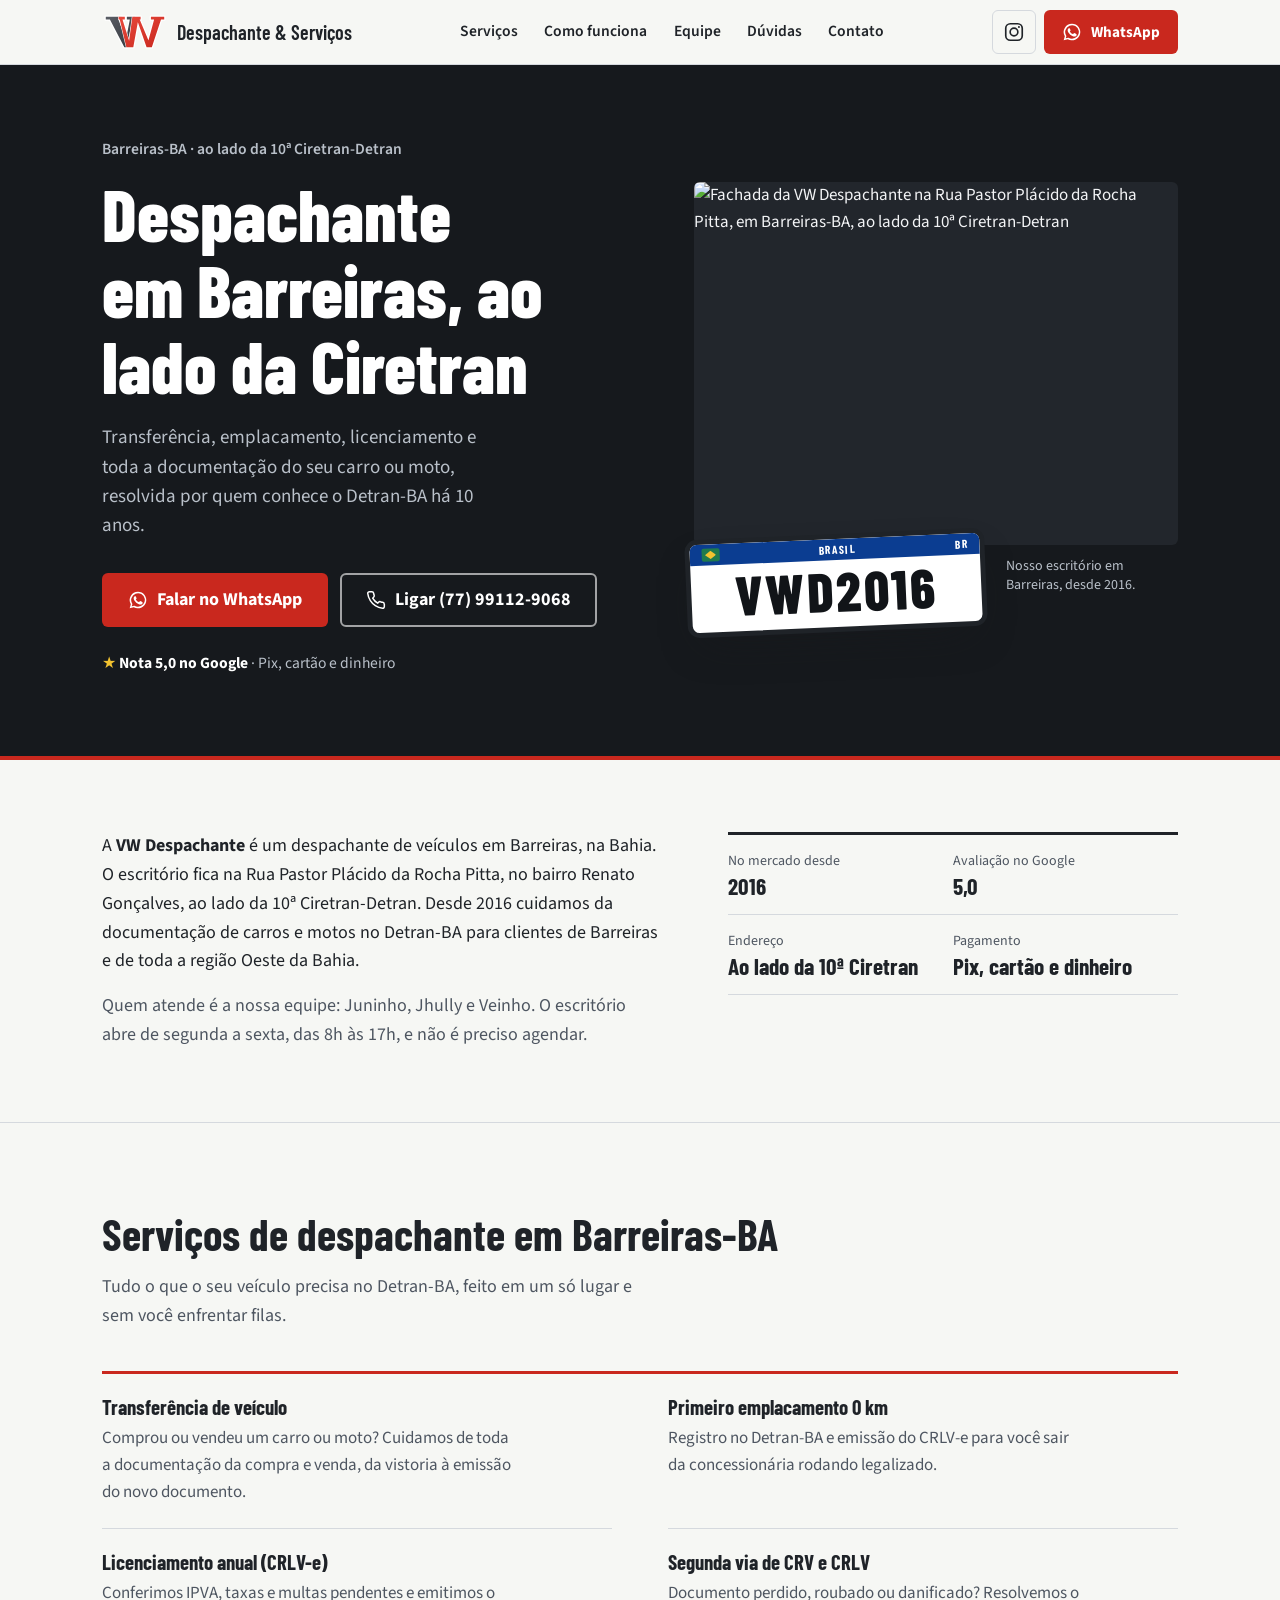
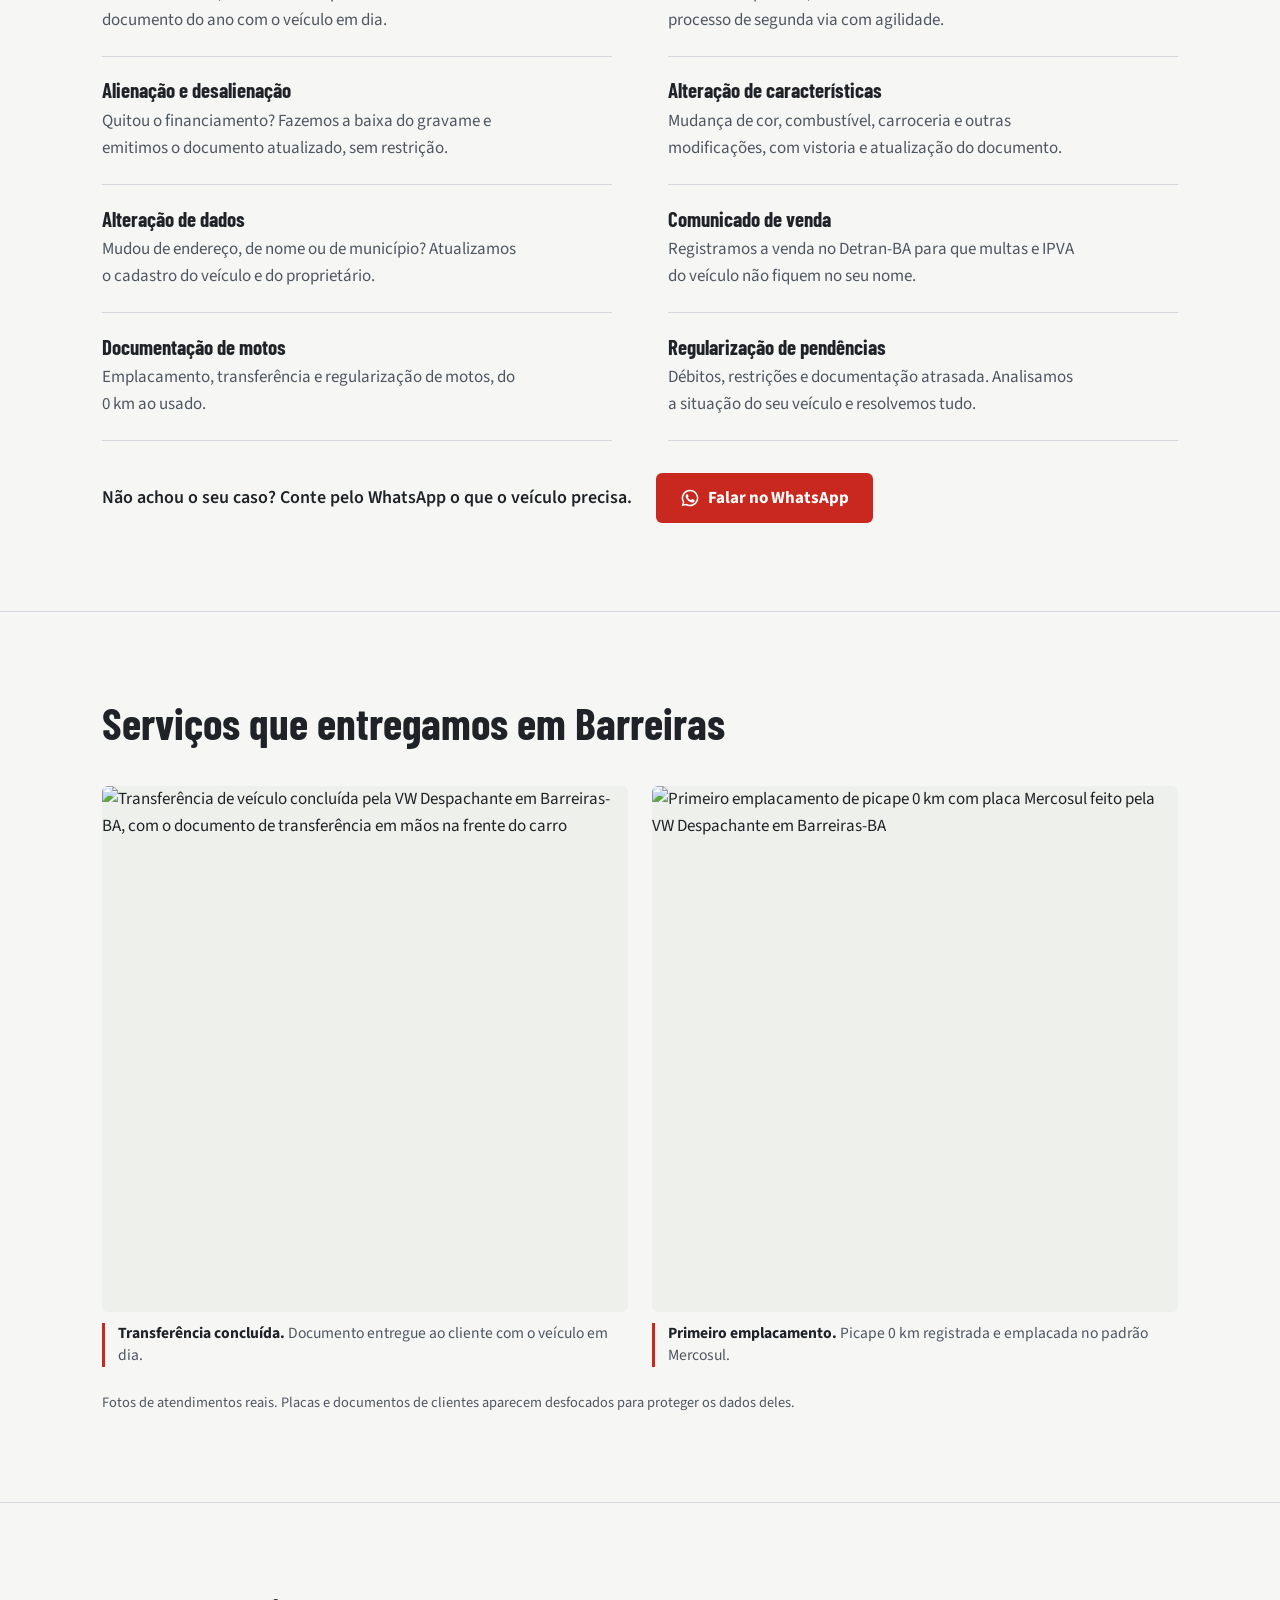
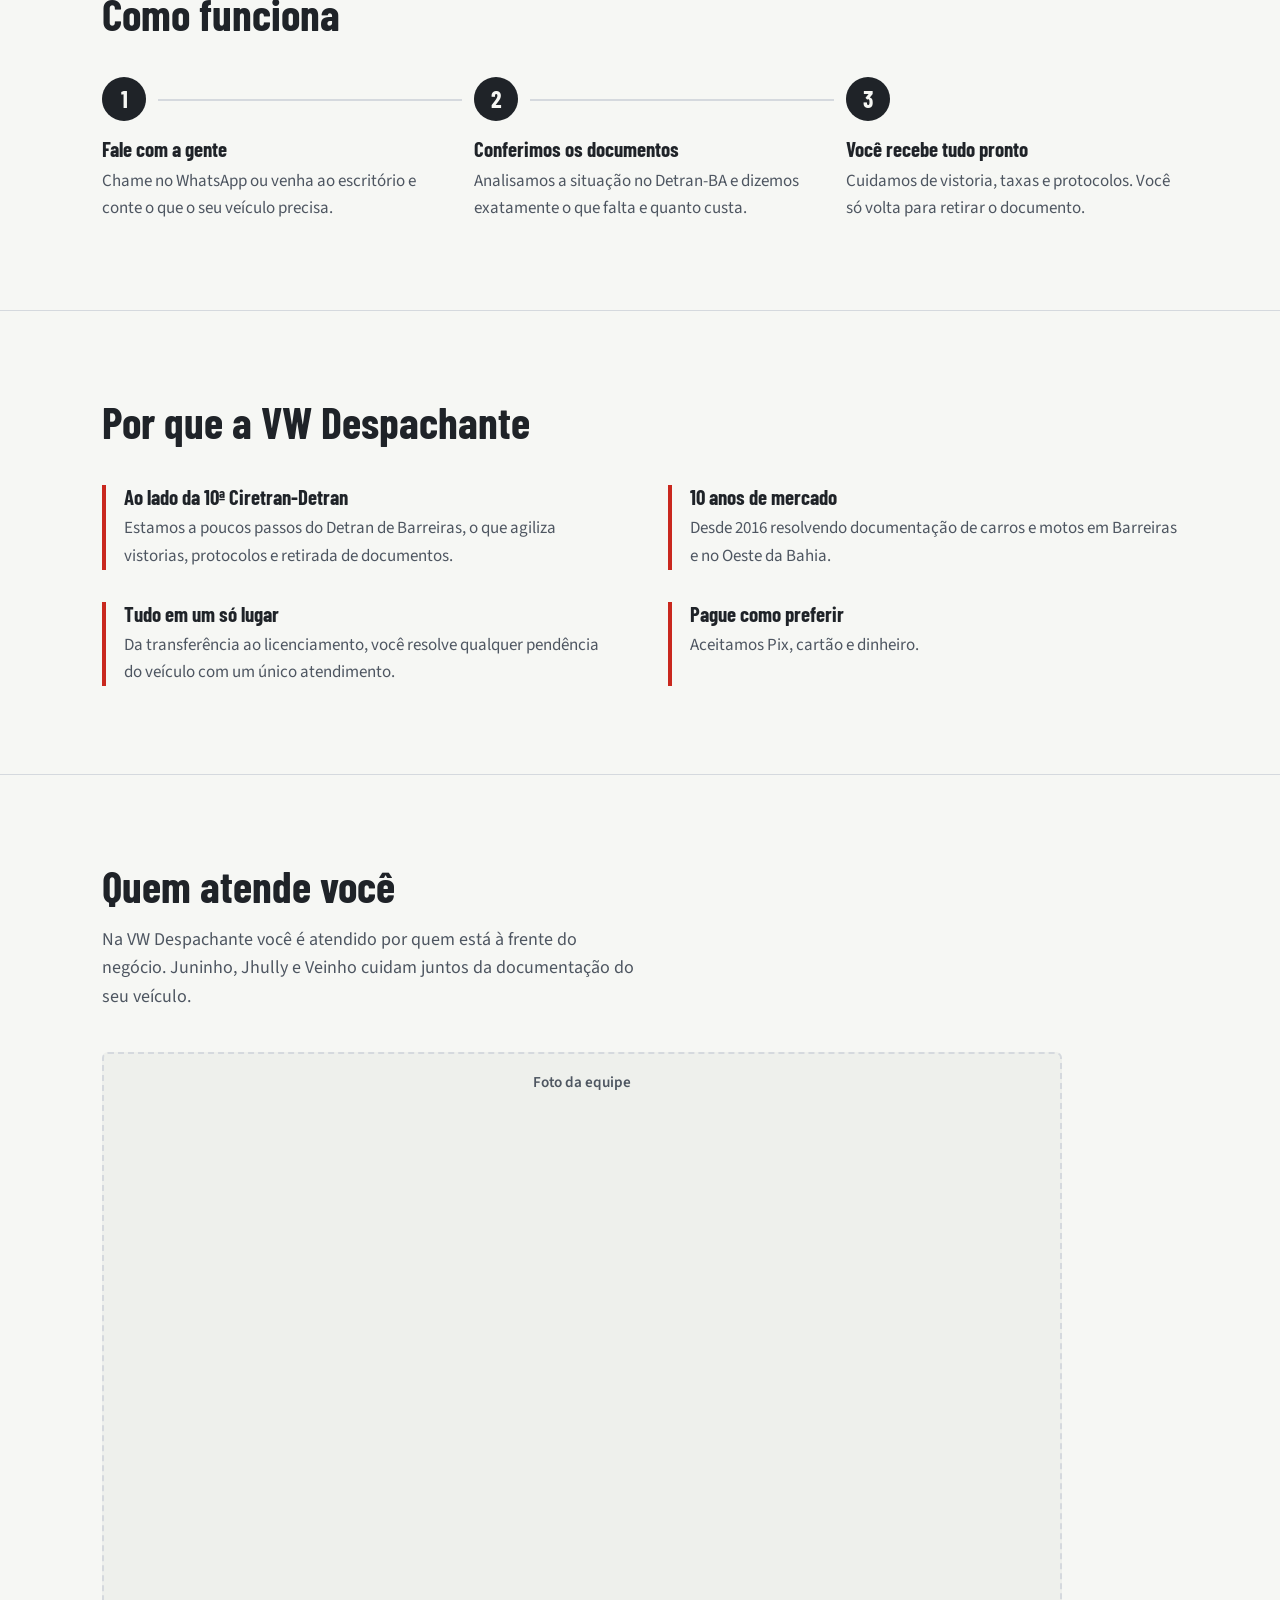
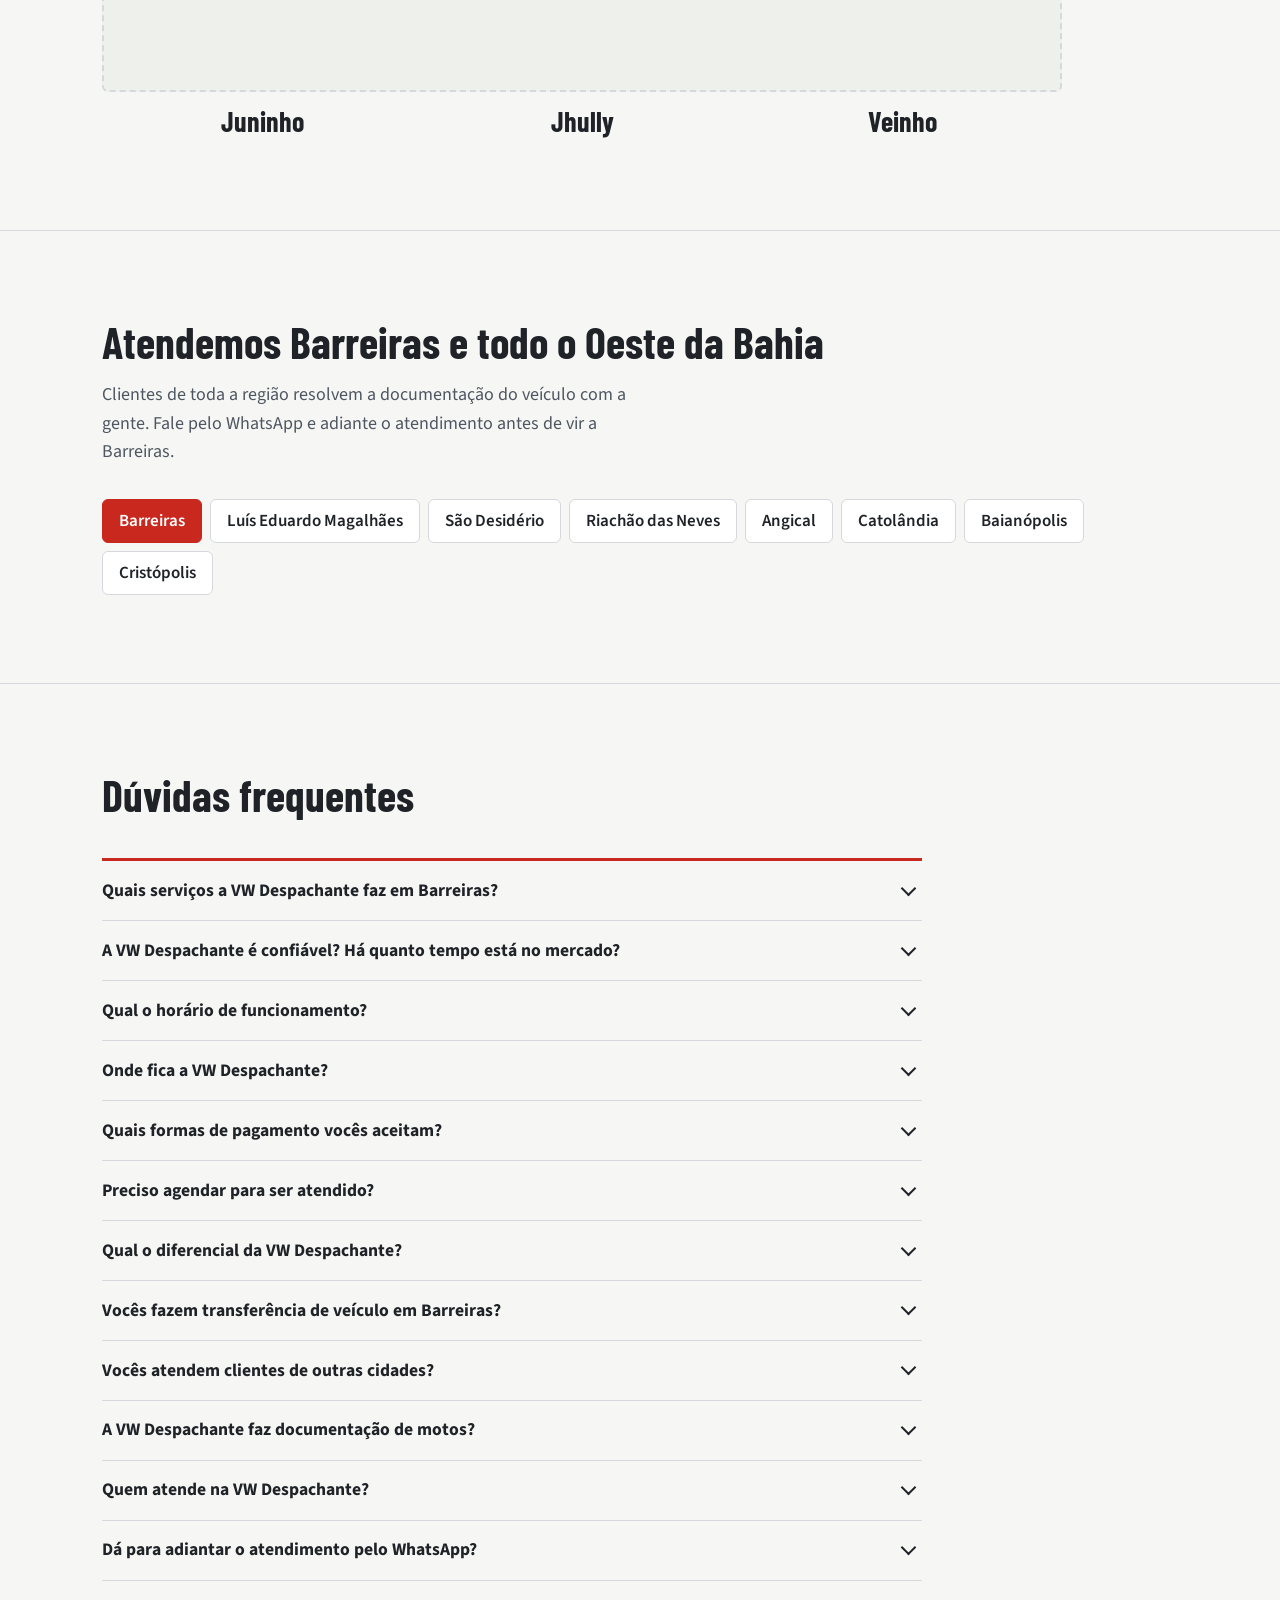
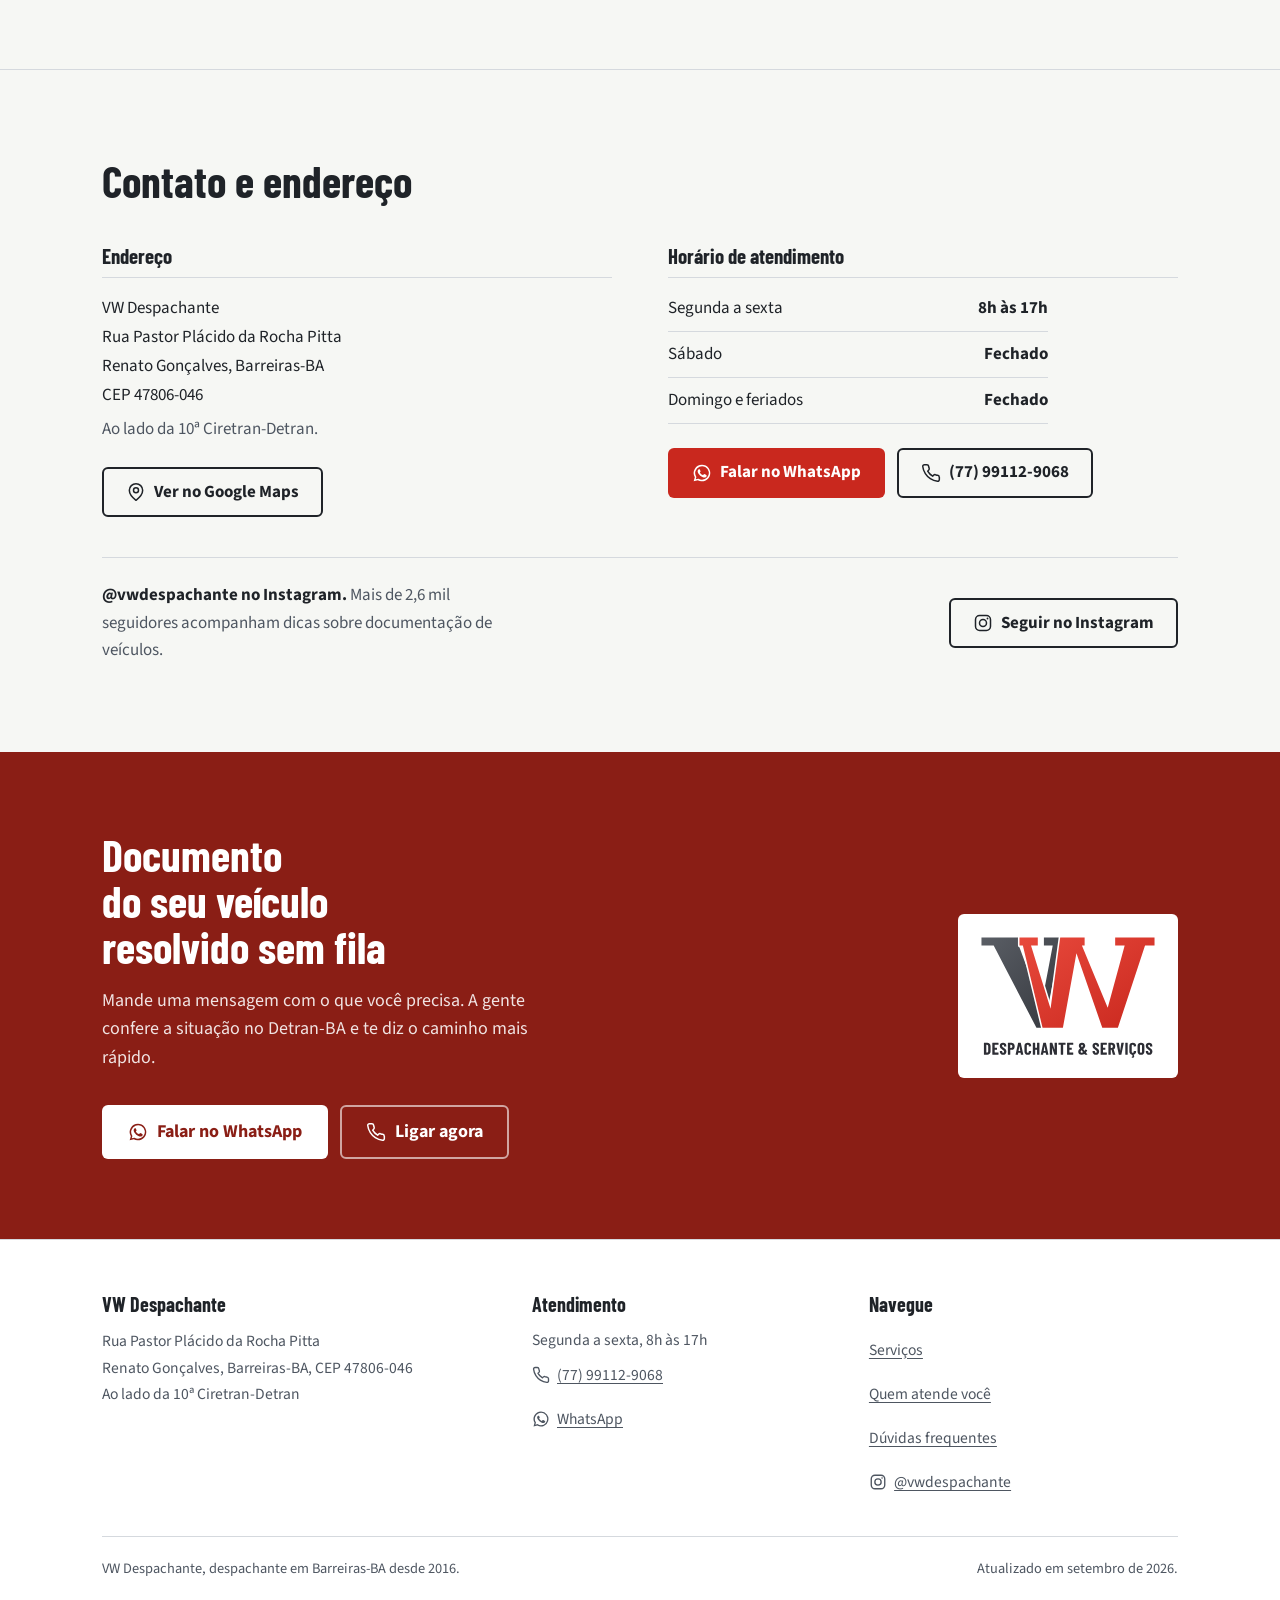
==== commit f8cf7961: "Visual mais sóbrio e real; SEO/GEO/AEO no index - Hero com a fachada real e a placa; remove brilhos," ====
--- a/index.html
+++ b/index.html
@@ -6,22 +6,29 @@
 <title>Despachante em Barreiras-BA ao lado da Ciretran | VW Despachante</title>
 <meta name="description" content="Despachante em Barreiras-BA, ao lado da 10ª Ciretran-Detran. Transferência, primeiro emplacamento, licenciamento, segunda via de CRV e CRLV, alienação e mais. 10 anos de mercado. Pix, cartão e dinheiro.">
 <meta name="keywords" content="despachante Barreiras, despachante em Barreiras BA, transferência de veículo Barreiras, emplacamento Barreiras, licenciamento Barreiras, Detran Barreiras, Ciretran Barreiras">
+<meta name="robots" content="index, follow, max-image-preview:large, max-snippet:-1">
 <meta name="geo.region" content="BR-BA">
 <meta name="geo.placename" content="Barreiras">
 <meta property="og:type" content="website">
 <meta property="og:locale" content="pt_BR">
 <meta property="og:title" content="VW Despachante | Despachante em Barreiras-BA">
 <meta property="og:description" content="Documentação de carro e moto ao lado da 10ª Ciretran-Detran em Barreiras. 10 anos de mercado.">
-<meta property="og:url" content="https://vwdespachante.com.br/">
+<meta property="og:url" content="https://www.vwdespachante.com.br/">
 <meta property="og:site_name" content="VW Despachante">
+<meta property="og:image" content="https://www.vwdespachante.com.br/assets/img/og-vw-despachante.jpg">
+<meta property="og:image:width" content="1200">
+<meta property="og:image:height" content="630">
+<meta property="og:image:alt" content="Fachada da VW Despachante em Barreiras-BA, ao lado da 10ª Ciretran-Detran">
+<meta name="twitter:card" content="summary_large_image">
 <meta name="theme-color" content="#8A1E15">
-<link rel="canonical" href="https://vwdespachante.com.br/">
+<link rel="canonical" href="https://www.vwdespachante.com.br/">
 <link rel="icon" type="image/svg+xml" href="/assets/img/favicon.svg">
 <link rel="icon" type="image/png" sizes="32x32" href="/assets/img/favicon-32.png">
 <link rel="apple-touch-icon" sizes="180x180" href="/assets/img/apple-touch-icon.png">
 <link rel="preconnect" href="https://fonts.googleapis.com">
 <link rel="preconnect" href="https://fonts.gstatic.com" crossorigin>
 <link href="https://fonts.googleapis.com/css2?family=Barlow+Condensed:wght@500;600;700;800&family=Source+Sans+3:wght@400;600;700&display=swap" rel="stylesheet">
+<link rel="preload" as="image" href="/assets/img/fotos/fachada-800.webp" imagesrcset="/assets/img/fotos/fachada-800.webp 800w, /assets/img/fotos/fachada-1179.webp 1179w" imagesizes="(min-width: 960px) 520px, 92vw" type="image/webp">
 <link rel="stylesheet" href="/assets/css/site.css">
 
 <script type="application/ld+json">
@@ -30,11 +37,20 @@
   "@graph": [
     {
       "@type": "LocalBusiness",
-      "@id": "https://vwdespachante.com.br/#vw-despachante",
+      "@id": "https://www.vwdespachante.com.br/#vw-despachante",
       "name": "VW Despachante",
-      "url": "https://vwdespachante.com.br/",
-      "logo": "https://vwdespachante.com.br/assets/img/logo-completo.svg",
-      "image": "https://vwdespachante.com.br/assets/img/logo-completo.svg",
+      "alternateName": "VW Despachante & Serviços",
+      "url": "https://www.vwdespachante.com.br/",
+      "logo": {
+        "@type": "ImageObject",
+        "url": "https://www.vwdespachante.com.br/assets/img/logo-vw-despachante-512.png",
+        "width": 512,
+        "height": 512
+      },
+      "image": [
+        "https://www.vwdespachante.com.br/assets/img/fotos/fachada-800.jpg",
+        "https://www.vwdespachante.com.br/assets/img/og-vw-despachante.jpg"
+      ],
       "description": "Despachante em Barreiras-BA, ao lado da 10ª Ciretran-Detran. Transferência de veículo, primeiro emplacamento 0 km, licenciamento anual, segunda via de CRV e CRLV, alienação e desalienação, alteração de características, alteração de dados e comunicado de venda.",
       "telephone": "+55-77-99112-9068",
       "foundingDate": "2016-07",
@@ -52,56 +68,308 @@
       "openingHoursSpecification": [
         {
           "@type": "OpeningHoursSpecification",
-          "dayOfWeek": ["Monday","Tuesday","Wednesday","Thursday","Friday"],
+          "dayOfWeek": [
+            "Monday",
+            "Tuesday",
+            "Wednesday",
+            "Thursday",
+            "Friday"
+          ],
           "opens": "08:00",
           "closes": "17:00"
         }
       ],
       "areaServed": [
-        {"@type": "City", "name": "Barreiras"},
-        {"@type": "City", "name": "Luís Eduardo Magalhães"},
-        {"@type": "City", "name": "São Desidério"},
-        {"@type": "City", "name": "Riachão das Neves"},
-        {"@type": "City", "name": "Angical"},
-        {"@type": "City", "name": "Catolândia"},
-        {"@type": "City", "name": "Baianópolis"},
-        {"@type": "City", "name": "Cristópolis"}
+        {
+          "@type": "City",
+          "name": "Barreiras"
+        },
+        {
+          "@type": "City",
+          "name": "Luís Eduardo Magalhães"
+        },
+        {
+          "@type": "City",
+          "name": "São Desidério"
+        },
+        {
+          "@type": "City",
+          "name": "Riachão das Neves"
+        },
+        {
+          "@type": "City",
+          "name": "Angical"
+        },
+        {
+          "@type": "City",
+          "name": "Catolândia"
+        },
+        {
+          "@type": "City",
+          "name": "Baianópolis"
+        },
+        {
+          "@type": "City",
+          "name": "Cristópolis"
+        },
+        {
+          "@type": "AdministrativeArea",
+          "name": "Oeste da Bahia"
+        }
       ],
-      "sameAs": ["https://www.instagram.com/vwdespachante/"],
+      "sameAs": [
+        "https://www.instagram.com/vwdespachante/"
+      ],
       "employee": [
-        {"@type": "Person", "name": "Veinho"},
-        {"@type": "Person", "name": "Jhully"},
-        {"@type": "Person", "name": "Juninho"}
+        {
+          "@type": "Person",
+          "name": "Veinho"
+        },
+        {
+          "@type": "Person",
+          "name": "Jhully"
+        },
+        {
+          "@type": "Person",
+          "name": "Juninho"
+        }
       ],
       "hasOfferCatalog": {
         "@type": "OfferCatalog",
         "name": "Serviços de despachante em Barreiras-BA",
         "itemListElement": [
-          {"@type": "Offer", "itemOffered": {"@type": "Service", "name": "Transferência de veículo", "areaServed": "Barreiras-BA"}},
-          {"@type": "Offer", "itemOffered": {"@type": "Service", "name": "Primeiro emplacamento de veículo 0 km", "areaServed": "Barreiras-BA"}},
-          {"@type": "Offer", "itemOffered": {"@type": "Service", "name": "Licenciamento anual (CRLV-e)", "areaServed": "Barreiras-BA"}},
-          {"@type": "Offer", "itemOffered": {"@type": "Service", "name": "Segunda via de CRV e CRLV", "areaServed": "Barreiras-BA"}},
-          {"@type": "Offer", "itemOffered": {"@type": "Service", "name": "Alienação e desalienação de veículo", "areaServed": "Barreiras-BA"}},
-          {"@type": "Offer", "itemOffered": {"@type": "Service", "name": "Alteração de características do veículo", "areaServed": "Barreiras-BA"}},
-          {"@type": "Offer", "itemOffered": {"@type": "Service", "name": "Alteração de dados do veículo", "areaServed": "Barreiras-BA"}},
-          {"@type": "Offer", "itemOffered": {"@type": "Service", "name": "Comunicado de venda de veículo", "areaServed": "Barreiras-BA"}},
-          {"@type": "Offer", "itemOffered": {"@type": "Service", "name": "Emplacamento e documentação de motos", "areaServed": "Barreiras-BA"}},
-          {"@type": "Offer", "itemOffered": {"@type": "Service", "name": "Regularização de documentos de veículos", "areaServed": "Barreiras-BA"}}
+          {
+            "@type": "Offer",
+            "itemOffered": {
+              "@type": "Service",
+              "name": "Transferência de veículo",
+              "areaServed": "Barreiras-BA"
+            }
+          },
+          {
+            "@type": "Offer",
+            "itemOffered": {
+              "@type": "Service",
+              "name": "Primeiro emplacamento de veículo 0 km",
+              "areaServed": "Barreiras-BA"
+            }
+          },
+          {
+            "@type": "Offer",
+            "itemOffered": {
+              "@type": "Service",
+              "name": "Licenciamento anual (CRLV-e)",
+              "areaServed": "Barreiras-BA"
+            }
+          },
+          {
+            "@type": "Offer",
+            "itemOffered": {
+              "@type": "Service",
+              "name": "Segunda via de CRV e CRLV",
+              "areaServed": "Barreiras-BA"
+            }
+          },
+          {
+            "@type": "Offer",
+            "itemOffered": {
+              "@type": "Service",
+              "name": "Alienação e desalienação de veículo",
+              "areaServed": "Barreiras-BA"
+            }
+          },
+          {
+            "@type": "Offer",
+            "itemOffered": {
+              "@type": "Service",
+              "name": "Alteração de características do veículo",
+              "areaServed": "Barreiras-BA"
+            }
+          },
+          {
+            "@type": "Offer",
+            "itemOffered": {
+              "@type": "Service",
+              "name": "Alteração de dados do veículo",
+              "areaServed": "Barreiras-BA"
+            }
+          },
+          {
+            "@type": "Offer",
+            "itemOffered": {
+              "@type": "Service",
+              "name": "Comunicado de venda de veículo",
+              "areaServed": "Barreiras-BA"
+            }
+          },
+          {
+            "@type": "Offer",
+            "itemOffered": {
+              "@type": "Service",
+              "name": "Emplacamento e documentação de motos",
+              "areaServed": "Barreiras-BA"
+            }
+          },
+          {
+            "@type": "Offer",
+            "itemOffered": {
+              "@type": "Service",
+              "name": "Regularização de documentos de veículos",
+              "areaServed": "Barreiras-BA"
+            }
+          }
         ]
+      },
+      "hasMap": "https://www.google.com/maps/search/?api=1&query=VW%20Despachante%20Barreiras%20BA",
+      "knowsAbout": [
+        "Transferência de veículo",
+        "Primeiro emplacamento de veículo 0 km",
+        "Licenciamento anual (CRLV-e)",
+        "Segunda via de CRV e CRLV",
+        "Alienação e desalienação de veículo",
+        "Alteração de características do veículo",
+        "Alteração de dados do veículo",
+        "Comunicado de venda de veículo",
+        "Emplacamento e documentação de motos",
+        "Regularização de documentos de veículos"
+      ]
+    },
+    {
+      "@type": "WebSite",
+      "@id": "https://www.vwdespachante.com.br/#website",
+      "url": "https://www.vwdespachante.com.br/",
+      "name": "VW Despachante",
+      "inLanguage": "pt-BR",
+      "publisher": {
+        "@id": "https://www.vwdespachante.com.br/#vw-despachante"
       }
     },
     {
+      "@type": "WebPage",
+      "@id": "https://www.vwdespachante.com.br/#webpage",
+      "url": "https://www.vwdespachante.com.br/",
+      "name": "Despachante em Barreiras-BA ao lado da Ciretran | VW Despachante",
+      "description": "Despachante em Barreiras-BA, ao lado da 10ª Ciretran-Detran. Transferência, primeiro emplacamento, licenciamento, segunda via de CRV e CRLV, alienação e mais. 10 anos de mercado. Pix, cartão e dinheiro.",
+      "isPartOf": {
+        "@id": "https://www.vwdespachante.com.br/#website"
+      },
+      "about": {
+        "@id": "https://www.vwdespachante.com.br/#vw-despachante"
+      },
+      "mainEntity": {
+        "@id": "https://www.vwdespachante.com.br/#vw-despachante"
+      },
+      "primaryImageOfPage": {
+        "@type": "ImageObject",
+        "url": "https://www.vwdespachante.com.br/assets/img/fotos/fachada-800.jpg"
+      },
+      "inLanguage": "pt-BR",
+      "dateModified": "2026-09-29"
+    },
+    {
       "@type": "FAQPage",
+      "@id": "https://www.vwdespachante.com.br/#duvidas",
+      "isPartOf": {
+        "@id": "https://www.vwdespachante.com.br/#webpage"
+      },
+      "inLanguage": "pt-BR",
       "mainEntity": [
-        {"@type": "Question", "name": "Quais serviços a VW Despachante faz em Barreiras?", "acceptedAnswer": {"@type": "Answer", "text": "A VW Despachante cuida de toda a documentação de carros e motos em Barreiras-BA: transferência de veículo, primeiro emplacamento de 0 km, licenciamento anual (CRLV-e), segunda via de CRV e CRLV, inclusão e baixa de alienação, alteração de características, alteração de dados, comunicado de venda e regularização de pendências no Detran-BA."}},
-        {"@type": "Question", "name": "A VW Despachante é confiável? Há quanto tempo está no mercado?", "acceptedAnswer": {"@type": "Answer", "text": "Sim. A VW Despachante atua em Barreiras desde 2016, são 10 anos resolvendo documentação de veículos na cidade, com avaliação 5,0 no Google."}},
-        {"@type": "Question", "name": "Qual o horário de funcionamento da VW Despachante?", "acceptedAnswer": {"@type": "Answer", "text": "De segunda a sexta-feira, das 8h às 17h. Aos sábados, domingos e feriados o escritório fica fechado."}},
-        {"@type": "Question", "name": "Onde fica a VW Despachante em Barreiras?", "acceptedAnswer": {"@type": "Answer", "text": "Na Rua Pastor Plácido da Rocha Pitta, bairro Renato Gonçalves, em Barreiras-BA, CEP 47806-046, ao lado da 10ª Ciretran-Detran."}},
-        {"@type": "Question", "name": "Quais formas de pagamento a VW Despachante aceita?", "acceptedAnswer": {"@type": "Answer", "text": "Pix, cartão e dinheiro."}},
-        {"@type": "Question", "name": "Preciso agendar para ser atendido na VW Despachante?", "acceptedAnswer": {"@type": "Answer", "text": "Não é preciso agendar. É só ir ao escritório no horário de atendimento. Se preferir, chame no WhatsApp antes para adiantar a conferência dos documentos."}},
-        {"@type": "Question", "name": "Qual o diferencial da VW Despachante?", "acceptedAnswer": {"@type": "Answer", "text": "O escritório fica ao lado da 10ª Ciretran-Detran de Barreiras, o que agiliza vistorias e protocolos. São 10 anos de mercado, todos os serviços de documentação veicular em um só lugar e atendimento a clientes de toda a região Oeste da Bahia."}},
-        {"@type": "Question", "name": "A VW Despachante faz transferência de veículo em Barreiras?", "acceptedAnswer": {"@type": "Answer", "text": "Sim. A VW Despachante faz a transferência de carros e motos em Barreiras-BA, cuidando de toda a documentação da compra e venda, da vistoria até a emissão do novo documento no Detran-BA."}},
-        {"@type": "Question", "name": "A VW Despachante atende clientes de outras cidades?", "acceptedAnswer": {"@type": "Answer", "text": "Sim. Além de Barreiras, atende clientes de Luís Eduardo Magalhães, São Desidério, Riachão das Neves, Angical, Catolândia, Baianópolis, Cristópolis e de toda a região Oeste da Bahia."}}
+        {
+          "@type": "Question",
+          "name": "Quais serviços a VW Despachante faz em Barreiras?",
+          "acceptedAnswer": {
+            "@type": "Answer",
+            "text": "A VW Despachante cuida de toda a documentação de carros e motos em Barreiras-BA: transferência de veículo, primeiro emplacamento de 0 km, licenciamento anual (CRLV-e), segunda via de CRV e CRLV, inclusão e baixa de alienação, alteração de características, alteração de dados, comunicado de venda e regularização de pendências no Detran-BA."
+          }
+        },
+        {
+          "@type": "Question",
+          "name": "A VW Despachante é confiável? Há quanto tempo está no mercado?",
+          "acceptedAnswer": {
+            "@type": "Answer",
+            "text": "Sim. A VW Despachante atua em Barreiras desde 2016, são 10 anos resolvendo documentação de veículos na cidade, com avaliação 5,0 no Google."
+          }
+        },
+        {
+          "@type": "Question",
+          "name": "Qual o horário de funcionamento da VW Despachante?",
+          "acceptedAnswer": {
+            "@type": "Answer",
+            "text": "De segunda a sexta-feira, das 8h às 17h. Aos sábados, domingos e feriados o escritório fica fechado."
+          }
+        },
+        {
+          "@type": "Question",
+          "name": "Onde fica a VW Despachante em Barreiras?",
+          "acceptedAnswer": {
+            "@type": "Answer",
+            "text": "Na Rua Pastor Plácido da Rocha Pitta, bairro Renato Gonçalves, em Barreiras-BA, CEP 47806-046, ao lado da 10ª Ciretran-Detran."
+          }
+        },
+        {
+          "@type": "Question",
+          "name": "Quais formas de pagamento a VW Despachante aceita?",
+          "acceptedAnswer": {
+            "@type": "Answer",
+            "text": "Pix, cartão e dinheiro."
+          }
+        },
+        {
+          "@type": "Question",
+          "name": "Preciso agendar para ser atendido na VW Despachante?",
+          "acceptedAnswer": {
+            "@type": "Answer",
+            "text": "Não é preciso agendar. É só ir ao escritório no horário de atendimento. Se preferir, chame no WhatsApp antes para adiantar a conferência dos documentos."
+          }
+        },
+        {
+          "@type": "Question",
+          "name": "Qual o diferencial da VW Despachante?",
+          "acceptedAnswer": {
+            "@type": "Answer",
+            "text": "O escritório fica ao lado da 10ª Ciretran-Detran de Barreiras, o que agiliza vistorias e protocolos. São 10 anos de mercado, todos os serviços de documentação veicular em um só lugar e atendimento a clientes de toda a região Oeste da Bahia."
+          }
+        },
+        {
+          "@type": "Question",
+          "name": "A VW Despachante faz transferência de veículo em Barreiras?",
+          "acceptedAnswer": {
+            "@type": "Answer",
+            "text": "Sim. A VW Despachante faz a transferência de carros e motos em Barreiras-BA, cuidando de toda a documentação da compra e venda, da vistoria até a emissão do novo documento no Detran-BA."
+          }
+        },
+        {
+          "@type": "Question",
+          "name": "A VW Despachante atende clientes de outras cidades?",
+          "acceptedAnswer": {
+            "@type": "Answer",
+            "text": "Sim. Além de Barreiras, atende clientes de Luís Eduardo Magalhães, São Desidério, Riachão das Neves, Angical, Catolândia, Baianópolis, Cristópolis e de toda a região Oeste da Bahia."
+          }
+        },
+        {
+          "@type": "Question",
+          "name": "A VW Despachante faz documentação de motos?",
+          "acceptedAnswer": {
+            "@type": "Answer",
+            "text": "Sim. A VW Despachante faz emplacamento, transferência e regularização de motos em Barreiras-BA, do 0 km ao usado."
+          }
+        },
+        {
+          "@type": "Question",
+          "name": "Quem atende na VW Despachante?",
+          "acceptedAnswer": {
+            "@type": "Answer",
+            "text": "O atendimento é feito por Juninho, Jhully e Veinho, que estão à frente da VW Despachante em Barreiras-BA."
+          }
+        },
+        {
+          "@type": "Question",
+          "name": "Dá para adiantar o atendimento pelo WhatsApp?",
+          "acceptedAnswer": {
+            "@type": "Answer",
+            "text": "Sim. Pelo WhatsApp (77) 99112-9068 o cliente conta o que o veículo precisa, e a VW Despachante confere a situação no Detran-BA e adianta a conferência dos documentos antes da ida ao escritório."
+          }
+        }
       ]
     }
   ]
@@ -110,34 +378,12 @@
 </head>
 <body>
 
-<!-- Ícones do site (sprite). Uso: <svg class="ic" aria-hidden="true"><use href="#i-nome"/></svg> -->
+<!-- Ícones (sprite) — usados só em botões e links de contato. Uso: <svg class="ic" aria-hidden="true"><use href="#i-nome"/></svg> -->
 <svg width="0" height="0" style="position:absolute" aria-hidden="true" focusable="false">
   <symbol id="i-whats" viewBox="0 0 24 24"><path fill="currentColor" stroke="none" d="M12 2a10 10 0 0 0-8.6 15.1L2 22l5-1.3A10 10 0 1 0 12 2Zm0 18.2a8.2 8.2 0 0 1-4.2-1.2l-.3-.2-3 .8.8-2.9-.2-.3A8.2 8.2 0 1 1 12 20.2Zm4.5-6.1c-.2-.1-1.5-.7-1.7-.8s-.4-.1-.6.1-.7.8-.8 1-.3.2-.5.1a6.7 6.7 0 0 1-3.3-2.9c-.3-.4.3-.4.7-1.3.1-.2 0-.3 0-.4l-.8-1.9c-.2-.5-.4-.4-.6-.4h-.5a1 1 0 0 0-.7.3 3 3 0 0 0-.9 2.2 5.2 5.2 0 0 0 1.1 2.7 11.8 11.8 0 0 0 4.5 4c1.7.7 2.3.8 3.2.6a2.7 2.7 0 0 0 1.8-1.3 2.2 2.2 0 0 0 .1-1.3c0-.1-.2-.2-.5-.3Z"/></symbol>
   <symbol id="i-tel" viewBox="0 0 24 24"><path d="M22 16.9v3a2 2 0 0 1-2.2 2 19.8 19.8 0 0 1-8.6-3.1 19.5 19.5 0 0 1-6-6A19.8 19.8 0 0 1 2.1 4.2 2 2 0 0 1 4.1 2h3a2 2 0 0 1 2 1.7c.1.9.4 1.8.7 2.7a2 2 0 0 1-.5 2.1L8 9.8a16 16 0 0 0 6 6l1.3-1.3a2 2 0 0 1 2.1-.4c.9.3 1.8.6 2.7.7a2 2 0 0 1 1.7 2Z"/></symbol>
   <symbol id="i-ig" viewBox="0 0 24 24"><rect x="3" y="3" width="18" height="18" rx="5"/><circle cx="12" cy="12" r="4.2"/><circle cx="17.4" cy="6.6" r="1.1" fill="currentColor" stroke="none"/></symbol>
-  <symbol id="i-check" viewBox="0 0 24 24"><path d="M5 12.5 10 17l9-10"/></symbol>
-  <symbol id="i-star" viewBox="0 0 24 24"><path fill="currentColor" stroke="none" d="m12 2.8 2.8 5.8 6.3.9-4.6 4.4 1.1 6.3L12 17.2l-5.6 3 1.1-6.3-4.6-4.4 6.3-.9Z"/></symbol>
-  <symbol id="i-pin" viewBox="0 0 24 24"><path d="M20 10c0 6-8 12-8 12S4 16 4 10a8 8 0 0 1 16 0Z"/><circle cx="12" cy="10" r="3"/></symbol>
-  <symbol id="i-clock" viewBox="0 0 24 24"><circle cx="12" cy="12" r="10"/><path d="M12 6v6l4 2"/></symbol>
-  <symbol id="i-card" viewBox="0 0 24 24"><rect x="2" y="5" width="20" height="14" rx="2"/><path d="M2 10h20M6 15h4"/></symbol>
-  <symbol id="i-calendar" viewBox="0 0 24 24"><rect x="3" y="4" width="18" height="18" rx="2"/><path d="M16 2v4M8 2v4M3 10h18"/></symbol>
-  <symbol id="i-building" viewBox="0 0 24 24"><path d="M3 21h18M5 21V8l7-5 7 5v13M9 21v-6h6v6M9 11h.01M15 11h.01"/></symbol>
-  <symbol id="i-swap" viewBox="0 0 24 24"><path d="m17 3 4 4-4 4M3 7h18M7 21l-4-4 4-4M21 17H3"/></symbol>
-  <symbol id="i-plate" viewBox="0 0 24 24"><rect x="2" y="6" width="20" height="12" rx="2"/><path d="M2 9.5h20M6.5 14h2M11 14h2M15.5 14h2"/></symbol>
-  <symbol id="i-doc" viewBox="0 0 24 24"><path d="M14 2H6a2 2 0 0 0-2 2v16a2 2 0 0 0 2 2h12a2 2 0 0 0 2-2V8Z"/><path d="M14 2v6h6M9 15l2 2 4-4"/></symbol>
-  <symbol id="i-copy" viewBox="0 0 24 24"><rect x="8" y="8" width="13" height="13" rx="2"/><path d="M16 8V5a2 2 0 0 0-2-2H5a2 2 0 0 0-2 2v9a2 2 0 0 0 2 2h3"/></symbol>
-  <symbol id="i-unlock" viewBox="0 0 24 24"><rect x="3" y="11" width="18" height="11" rx="2"/><path d="M7 11V7a5 5 0 0 1 9.9-1M12 15v3"/></symbol>
-  <symbol id="i-wrench" viewBox="0 0 24 24"><path d="M14.7 6.3a1 1 0 0 0 0 1.4l1.6 1.6a1 1 0 0 0 1.4 0l3.8-3.8a6 6 0 0 1-7.9 7.9l-6.9 6.9a2.1 2.1 0 0 1-3-3l6.9-6.9a6 6 0 0 1 7.9-7.9Z"/></symbol>
-  <symbol id="i-user-edit" viewBox="0 0 24 24"><circle cx="9" cy="7" r="4"/><path d="M2 21v-1a6 6 0 0 1 9-5.2M18.4 13.6a1.9 1.9 0 0 1 2.7 2.7L16 21.4l-3.4.9.9-3.4Z"/></symbol>
-  <symbol id="i-send" viewBox="0 0 24 24"><path d="M22 2 11 13M22 2l-7 20-4-9-9-4Z"/></symbol>
-  <symbol id="i-moto" viewBox="0 0 24 24"><circle cx="5.5" cy="17" r="3.5"/><circle cx="18.5" cy="17" r="3.5"/><path d="M5.5 17 9 11h6l3.5 6M15 11l-1.5-5H17M9 11 7.5 8H5"/></symbol>
-  <symbol id="i-shield" viewBox="0 0 24 24"><path d="M12 2 4 5.5V11c0 5 3.4 9.3 8 11 4.6-1.7 8-6 8-11V5.5Z"/><path d="m9 12 2 2 4-4"/></symbol>
-  <symbol id="i-chat" viewBox="0 0 24 24"><path d="M21 11.5a8.4 8.4 0 0 1-12.2 7.5L3 21l2-5.8A8.4 8.4 0 1 1 21 11.5Z"/></symbol>
-  <symbol id="i-search" viewBox="0 0 24 24"><circle cx="11" cy="11" r="7"/><path d="m21 21-4.3-4.3"/></symbol>
-  <symbol id="i-badge" viewBox="0 0 24 24"><circle cx="12" cy="8" r="6"/><path d="M8.2 13.3 7 22l5-3 5 3-1.2-8.7"/></symbol>
-  <symbol id="i-layers" viewBox="0 0 24 24"><path d="M12 2 2 7l10 5 10-5ZM2 17l10 5 10-5M2 12l10 5 10-5"/></symbol>
-  <symbol id="i-camera" viewBox="0 0 24 24"><path d="M14.5 4h-5L7 7H4a2 2 0 0 0-2 2v9a2 2 0 0 0 2 2h16a2 2 0 0 0 2-2V9a2 2 0 0 0-2-2h-3Z"/><circle cx="12" cy="13" r="3"/></symbol>
-  <symbol id="i-map" viewBox="0 0 24 24"><path d="M9 4 3 6v14l6-2 6 2 6-2V4l-6 2Z"/><path d="M9 4v14M15 6v14"/></symbol>
+  <symbol id="i-map" viewBox="0 0 24 24"><path d="M20 10c0 6-8 12-8 12S4 16 4 10a8 8 0 0 1 16 0Z"/><circle cx="12" cy="10" r="3"/></symbol>
 </svg>
 
 <header class="topo">
@@ -165,142 +411,109 @@
   <section class="hero" aria-labelledby="titulo-hero">
     <div class="wrap">
       <div>
-        <p class="selo"><svg class="ic" aria-hidden="true"><use href="#i-pin"/></svg>Ao lado da 10ª Ciretran-Detran · Barreiras-BA</p>
-        <h1 id="titulo-hero">Despachante em Barreiras, <em>ao lado da Ciretran</em></h1>
+        <p class="hero-local">Barreiras-BA · ao lado da 10ª Ciretran-Detran</p>
+        <h1 id="titulo-hero">Despachante em Barreiras, ao lado da Ciretran</h1>
         <p class="hero-sub">Transferência, emplacamento, licenciamento e toda a documentação do seu carro ou moto, resolvida por quem conhece o Detran-BA há 10 anos.</p>
         <div class="acoes acoes-empilha">
           <a class="btn btn-whats btn-lg" href="https://wa.me/5577991129068?text=Ol%C3%A1%2C%20vim%20pelo%20site%20e%20quero%20falar%20sobre%20a%20documenta%C3%A7%C3%A3o%20do%20meu%20ve%C3%ADculo." target="_blank" rel="noopener"><svg class="ic" aria-hidden="true"><use href="#i-whats"/></svg>Falar no WhatsApp</a>
           <a class="btn btn-claro btn-lg" href="tel:+5577991129068"><svg class="ic" aria-hidden="true"><use href="#i-tel"/></svg>Ligar (77) 99112-9068</a>
         </div>
-        <p class="hero-nota">
-          <span class="estrelas" aria-hidden="true"><svg class="ic"><use href="#i-star"/></svg><svg class="ic"><use href="#i-star"/></svg><svg class="ic"><use href="#i-star"/></svg><svg class="ic"><use href="#i-star"/></svg><svg class="ic"><use href="#i-star"/></svg></span>
-          <span><strong>Nota 5,0 no Google</strong> · Pix, cartão e dinheiro</span>
-        </p>
-      </div>
-      <div class="hero-visual">
-        <div class="hero-arte">
-          <!-- SUBSTITUIR: foto da fachada da VW Despachante (opcional, horizontal, mín. 1200×960 px).
-               Quando chegar, cole dentro deste quadro, antes do logo, e apague o logo e o texto abaixo:
-          <picture>
-            <source type="image/webp" srcset="/assets/img/fotos/fachada-800.webp 800w, /assets/img/fotos/fachada-1200.webp 1200w" sizes="(min-width: 960px) 460px, 92vw">
-            <img class="foto" src="/assets/img/fotos/fachada-1200.jpg" width="1200" height="960" fetchpriority="high" alt="Fachada da VW Despachante em Barreiras-BA, ao lado da 10ª Ciretran-Detran">
-          </picture>
-          -->
-          <img class="hero-logo" src="/assets/img/logo-topo.svg" alt="" width="280" height="161" fetchpriority="high">
-          <span class="hero-marca" aria-hidden="true">Despachante &amp; Serviços</span>
-        </div>
+        <p class="hero-nota"><span class="estrela" aria-hidden="true">★</span> <strong>Nota 5,0 no Google</strong> · Pix, cartão e dinheiro</p>
+      </div>
+      <figure class="hero-foto">
+        <picture>
+          <source type="image/webp" srcset="/assets/img/fotos/fachada-800.webp 800w, /assets/img/fotos/fachada-1179.webp 1179w" sizes="(min-width: 960px) 520px, 92vw">
+          <img src="/assets/img/fotos/fachada-800.jpg" width="800" height="331" fetchpriority="high" decoding="async" alt="Fachada da VW Despachante na Rua Pastor Plácido da Rocha Pitta, em Barreiras-BA, ao lado da 10ª Ciretran-Detran">
+        </picture>
         <div class="placa" role="img" aria-label="Placa no padrão Mercosul com o texto VWD 2016">
           <div class="placa-faixa"><span class="bandeira" aria-hidden="true"></span><span>BRASIL</span><span>BR</span></div>
           <div class="placa-num">VWD2016</div>
         </div>
-        <p class="hero-legenda">Regularizando veículos em Barreiras desde 2016</p>
-      </div>
-    </div>
-  </section>
-
-  <!-- ===== FATOS ===== -->
-  <div class="fatos">
-    <div class="wrap">
-      <ul aria-label="Por que confiar na VW Despachante">
-        <li><span class="pastilha"><svg class="ic" aria-hidden="true"><use href="#i-calendar"/></svg></span><span><strong>10 anos</strong><span class="txt">de mercado</span></span></li>
-        <li><span class="pastilha"><svg class="ic" aria-hidden="true"><use href="#i-star"/></svg></span><span><strong>Nota 5,0</strong><span class="txt">no Google</span></span></li>
-        <li><span class="pastilha"><svg class="ic" aria-hidden="true"><use href="#i-building"/></svg></span><span><strong>Ao lado</strong><span class="txt">da 10ª Ciretran</span></span></li>
-        <li><span class="pastilha"><svg class="ic" aria-hidden="true"><use href="#i-card"/></svg></span><span><strong>Pix</strong><span class="txt">cartão e dinheiro</span></span></li>
+        <figcaption>Nosso escritório em Barreiras, desde 2016.</figcaption>
+      </figure>
+    </div>
+  </section>
+
+  <!-- ===== SOBRE (texto de entidade: quem é, onde fica, o que faz, desde quando) ===== -->
+  <section class="sobre" aria-labelledby="titulo-sobre">
+    <div class="wrap">
+      <div class="sobre-texto">
+        <h2 id="titulo-sobre" class="sr-only">Sobre a VW Despachante</h2>
+        <p>A <strong>VW Despachante</strong> é um despachante de veículos em Barreiras, na Bahia. O escritório fica na Rua Pastor Plácido da Rocha Pitta, no bairro Renato Gonçalves, ao lado da 10ª Ciretran-Detran. Desde 2016 cuidamos da documentação de carros e motos no Detran-BA para clientes de Barreiras e de toda a região Oeste da Bahia.</p>
+        <p>Quem atende é a nossa equipe: Juninho, Jhully e Veinho. O escritório abre de segunda a sexta, das 8h às 17h, e não é preciso agendar.</p>
+      </div>
+      <dl class="ficha">
+        <div><dt>No mercado desde</dt><dd>2016</dd></div>
+        <div><dt>Avaliação no Google</dt><dd>5,0</dd></div>
+        <div><dt>Endereço</dt><dd>Ao lado da 10ª Ciretran</dd></div>
+        <div><dt>Pagamento</dt><dd>Pix, cartão e dinheiro</dd></div>
+      </dl>
+    </div>
+  </section>
+
+  <!-- ===== SERVIÇOS ===== -->
+  <!-- Cada <li> pode virar link para uma página própria no futuro (ex.: /transferencia-de-veiculo-barreiras). -->
+  <section class="secao" id="servicos" aria-labelledby="titulo-servicos">
+    <div class="wrap">
+      <h2 id="titulo-servicos">Serviços de despachante em Barreiras-BA</h2>
+      <p class="secao-intro">Tudo o que o seu veículo precisa no Detran-BA, feito em um só lugar e sem você enfrentar filas.</p>
+      <ul class="linhas linhas-2">
+        <li><h3>Transferência de veículo</h3><p>Comprou ou vendeu um carro ou moto? Cuidamos de toda a documentação da compra e venda, da vistoria à emissão do novo documento.</p></li>
+        <li><h3>Primeiro emplacamento 0 km</h3><p>Registro no Detran-BA e emissão do CRLV-e para você sair da concessionária rodando legalizado.</p></li>
+        <li><h3>Licenciamento anual (CRLV-e)</h3><p>Conferimos IPVA, taxas e multas pendentes e emitimos o documento do ano com o veículo em dia.</p></li>
+        <li><h3>Segunda via de CRV e CRLV</h3><p>Documento perdido, roubado ou danificado? Resolvemos o processo de segunda via com agilidade.</p></li>
+        <li><h3>Alienação e desalienação</h3><p>Quitou o financiamento? Fazemos a baixa do gravame e emitimos o documento atualizado, sem restrição.</p></li>
+        <li><h3>Alteração de características</h3><p>Mudança de cor, combustível, carroceria e outras modificações, com vistoria e atualização do documento.</p></li>
+        <li><h3>Alteração de dados</h3><p>Mudou de endereço, de nome ou de município? Atualizamos o cadastro do veículo e do proprietário.</p></li>
+        <li><h3>Comunicado de venda</h3><p>Registramos a venda no Detran-BA para que multas e IPVA do veículo não fiquem no seu nome.</p></li>
+        <li><h3>Documentação de motos</h3><p>Emplacamento, transferência e regularização de motos, do 0 km ao usado.</p></li>
+        <li><h3>Regularização de pendências</h3><p>Débitos, restrições e documentação atrasada. Analisamos a situação do seu veículo e resolvemos tudo.</p></li>
       </ul>
-    </div>
-  </div>
-
-  <!-- ===== SERVIÇOS ===== -->
-  <section class="secao" id="servicos" aria-labelledby="titulo-servicos">
-    <div class="wrap">
-      <div class="secao-cabeca">
-        <p class="sobretitulo">Serviços</p>
-        <h2 id="titulo-servicos">Serviços de despachante em Barreiras-BA</h2>
-        <p class="secao-intro">Tudo o que o seu veículo precisa no Detran-BA, feito em um só lugar e sem você enfrentar filas.</p>
-      </div>
-      <!-- Cada serviço é um cartão independente: no futuro, o <h3> pode virar link para /transferencia-de-veiculo-barreiras etc. -->
-      <div class="grade grade-3">
-        <article class="card card-hover servico">
-          <span class="pastilha"><svg class="ic" aria-hidden="true"><use href="#i-swap"/></svg></span>
-          <h3>Transferência de veículo</h3>
-          <p>Comprou ou vendeu um carro ou moto? Cuidamos de toda a documentação da compra e venda, da vistoria à emissão do novo documento.</p>
-        </article>
-        <article class="card card-hover servico">
-          <span class="pastilha"><svg class="ic" aria-hidden="true"><use href="#i-plate"/></svg></span>
-          <h3>Primeiro emplacamento 0 km</h3>
-          <p>Registro no Detran-BA e emissão do CRLV-e para você sair da concessionária rodando legalizado.</p>
-        </article>
-        <article class="card card-hover servico">
-          <span class="pastilha"><svg class="ic" aria-hidden="true"><use href="#i-doc"/></svg></span>
-          <h3>Licenciamento anual (CRLV-e)</h3>
-          <p>Conferimos IPVA, taxas e multas pendentes e emitimos o documento do ano com o veículo em dia.</p>
-        </article>
-        <article class="card card-hover servico">
-          <span class="pastilha"><svg class="ic" aria-hidden="true"><use href="#i-copy"/></svg></span>
-          <h3>Segunda via de CRV e CRLV</h3>
-          <p>Documento perdido, roubado ou danificado? Resolvemos o processo de segunda via com agilidade.</p>
-        </article>
-        <article class="card card-hover servico">
-          <span class="pastilha"><svg class="ic" aria-hidden="true"><use href="#i-unlock"/></svg></span>
-          <h3>Alienação e desalienação</h3>
-          <p>Quitou o financiamento? Fazemos a baixa do gravame e emitimos o documento atualizado, sem restrição.</p>
-        </article>
-        <article class="card card-hover servico">
-          <span class="pastilha"><svg class="ic" aria-hidden="true"><use href="#i-wrench"/></svg></span>
-          <h3>Alteração de características</h3>
-          <p>Mudança de cor, combustível, carroceria e outras modificações, com vistoria e atualização do documento.</p>
-        </article>
-        <article class="card card-hover servico">
-          <span class="pastilha"><svg class="ic" aria-hidden="true"><use href="#i-user-edit"/></svg></span>
-          <h3>Alteração de dados</h3>
-          <p>Mudou de endereço, de nome ou de município? Atualizamos o cadastro do veículo e do proprietário.</p>
-        </article>
-        <article class="card card-hover servico">
-          <span class="pastilha"><svg class="ic" aria-hidden="true"><use href="#i-send"/></svg></span>
-          <h3>Comunicado de venda</h3>
-          <p>Registramos a venda no Detran-BA para que multas e IPVA do veículo não fiquem no seu nome.</p>
-        </article>
-        <article class="card card-hover servico">
-          <span class="pastilha"><svg class="ic" aria-hidden="true"><use href="#i-moto"/></svg></span>
-          <h3>Documentação de motos</h3>
-          <p>Emplacamento, transferência e regularização de motos, do 0 km ao usado.</p>
-        </article>
-        <article class="card card-hover servico">
-          <span class="pastilha"><svg class="ic" aria-hidden="true"><use href="#i-shield"/></svg></span>
-          <h3>Regularização de pendências</h3>
-          <p>Débitos, restrições e documentação atrasada. Analisamos a situação do seu veículo e resolvemos tudo.</p>
-        </article>
-        <div class="servico-rodape">
+      <div class="servicos-rodape">
         <p>Não achou o seu caso? Conte pelo WhatsApp o que o veículo precisa.</p>
         <a class="btn btn-whats" href="https://wa.me/5577991129068?text=Ol%C3%A1%2C%20vim%20pelo%20site%20e%20quero%20falar%20sobre%20a%20documenta%C3%A7%C3%A3o%20do%20meu%20ve%C3%ADculo." target="_blank" rel="noopener"><svg class="ic" aria-hidden="true"><use href="#i-whats"/></svg>Falar no WhatsApp</a>
-        </div>
-      </div>
+      </div>
+    </div>
+  </section>
+
+  <!-- ===== FOTOS DE SERVIÇOS ===== -->
+  <section class="secao" id="trabalhos" aria-labelledby="titulo-fotos">
+    <div class="wrap">
+      <h2 id="titulo-fotos">Serviços que entregamos em Barreiras</h2>
+      <div class="fotos">
+        <figure class="foto">
+          <picture>
+            <source type="image/webp" srcset="/assets/img/fotos/transferencia-640.webp 640w, /assets/img/fotos/transferencia-1080.webp 1080w" sizes="(min-width: 1140px) 540px, (min-width: 700px) 48vw, 92vw">
+            <img src="/assets/img/fotos/transferencia-640.jpg" width="640" height="575" loading="lazy" decoding="async" alt="Transferência de veículo concluída pela VW Despachante em Barreiras-BA, com o documento de transferência em mãos na frente do carro">
+          </picture>
+          <figcaption><strong>Transferência concluída.</strong> Documento entregue ao cliente com o veículo em dia.</figcaption>
+        </figure>
+        <figure class="foto">
+          <picture>
+            <source type="image/webp" srcset="/assets/img/fotos/emplacamento-0km-600.webp 600w, /assets/img/fotos/emplacamento-0km-930.webp 930w" sizes="(min-width: 1140px) 540px, (min-width: 700px) 48vw, 92vw">
+            <img src="/assets/img/fotos/emplacamento-0km-600.jpg" width="600" height="600" loading="lazy" decoding="async" alt="Primeiro emplacamento de picape 0 km com placa Mercosul feito pela VW Despachante em Barreiras-BA">
+          </picture>
+          <figcaption><strong>Primeiro emplacamento.</strong> Picape 0 km registrada e emplacada no padrão Mercosul.</figcaption>
+        </figure>
+      </div>
+      <p class="fotos-nota">Fotos de atendimentos reais. Placas e documentos de clientes aparecem desfocados para proteger os dados deles.</p>
     </div>
   </section>
 
   <!-- ===== COMO FUNCIONA ===== -->
-  <section class="secao secao-alt" id="como-funciona" aria-labelledby="titulo-como">
-    <div class="wrap">
-      <div class="secao-cabeca">
-        <p class="sobretitulo">Passo a passo</p>
-        <h2 id="titulo-como">Como funciona</h2>
-      </div>
-      <ol class="grade grade-3 passos">
-        <li class="card passo">
-          <span class="passo-num" aria-hidden="true"></span>
-          <span class="pastilha"><svg class="ic" aria-hidden="true"><use href="#i-chat"/></svg></span>
+  <section class="secao" id="como-funciona" aria-labelledby="titulo-como">
+    <div class="wrap">
+      <h2 id="titulo-como">Como funciona</h2>
+      <ol class="passos">
+        <li>
           <h3>Fale com a gente</h3>
           <p>Chame no WhatsApp ou venha ao escritório e conte o que o seu veículo precisa.</p>
         </li>
-        <li class="card passo">
-          <span class="passo-num" aria-hidden="true"></span>
-          <span class="pastilha"><svg class="ic" aria-hidden="true"><use href="#i-search"/></svg></span>
+        <li>
           <h3>Conferimos os documentos</h3>
           <p>Analisamos a situação no Detran-BA e dizemos exatamente o que falta e quanto custa.</p>
         </li>
-        <li class="card passo">
-          <span class="passo-num" aria-hidden="true"></span>
-          <span class="pastilha"><svg class="ic" aria-hidden="true"><use href="#i-badge"/></svg></span>
+        <li>
           <h3>Você recebe tudo pronto</h3>
           <p>Cuidamos de vistoria, taxas e protocolos. Você só volta para retirar o documento.</p>
         </li>
@@ -311,50 +524,42 @@
   <!-- ===== POR QUE ===== -->
   <section class="secao" aria-labelledby="titulo-porque">
     <div class="wrap">
-      <div class="secao-cabeca">
-        <p class="sobretitulo">Diferenciais</p>
-        <h2 id="titulo-porque">Por que a VW Despachante</h2>
-      </div>
-      <div class="grade grade-2">
-        <div class="card motivo">
-          <span class="pastilha"><svg class="ic" aria-hidden="true"><use href="#i-building"/></svg></span>
-          <div><h3>Ao lado da 10ª Ciretran-Detran</h3><p>Estamos a poucos passos do Detran de Barreiras, o que agiliza vistorias, protocolos e retirada de documentos.</p></div>
-        </div>
-        <div class="card motivo">
-          <span class="pastilha"><svg class="ic" aria-hidden="true"><use href="#i-calendar"/></svg></span>
-          <div><h3>10 anos de mercado</h3><p>Desde 2016 resolvendo documentação de carros e motos em Barreiras e no Oeste da Bahia.</p></div>
-        </div>
-        <div class="card motivo">
-          <span class="pastilha"><svg class="ic" aria-hidden="true"><use href="#i-layers"/></svg></span>
-          <div><h3>Tudo em um só lugar</h3><p>Da transferência ao licenciamento, você resolve qualquer pendência do veículo com um único atendimento.</p></div>
-        </div>
-        <div class="card motivo">
-          <span class="pastilha"><svg class="ic" aria-hidden="true"><use href="#i-card"/></svg></span>
-          <div><h3>Pague como preferir</h3><p>Aceitamos Pix, cartão e dinheiro.</p></div>
+      <h2 id="titulo-porque">Por que a VW Despachante</h2>
+      <div class="motivos">
+        <div class="motivo">
+          <h3>Ao lado da 10ª Ciretran-Detran</h3>
+          <p>Estamos a poucos passos do Detran de Barreiras, o que agiliza vistorias, protocolos e retirada de documentos.</p>
+        </div>
+        <div class="motivo">
+          <h3>10 anos de mercado</h3>
+          <p>Desde 2016 resolvendo documentação de carros e motos em Barreiras e no Oeste da Bahia.</p>
+        </div>
+        <div class="motivo">
+          <h3>Tudo em um só lugar</h3>
+          <p>Da transferência ao licenciamento, você resolve qualquer pendência do veículo com um único atendimento.</p>
+        </div>
+        <div class="motivo">
+          <h3>Pague como preferir</h3>
+          <p>Aceitamos Pix, cartão e dinheiro.</p>
         </div>
       </div>
     </div>
   </section>
 
   <!-- ===== EQUIPE ===== -->
-  <section class="secao secao-alt" id="equipe" aria-labelledby="titulo-equipe">
-    <div class="wrap">
-      <div class="secao-cabeca">
-        <p class="sobretitulo">Quem atende você</p>
-        <h2 id="titulo-equipe">Quem está à frente da VW Despachante</h2>
-        <p class="secao-intro">Na VW Despachante você é atendido por quem está por trás do negócio. Juninho, Jhully e Veinho estão juntos na linha de frente, cuidando da documentação do seu veículo.</p>
-      </div>
-      <figure class="card equipe-foto">
+  <section class="secao" id="equipe" aria-labelledby="titulo-equipe">
+    <div class="wrap">
+      <h2 id="titulo-equipe">Quem atende você</h2>
+      <p class="secao-intro">Na VW Despachante você é atendido por quem está à frente do negócio. Juninho, Jhully e Veinho cuidam juntos da documentação do seu veículo.</p>
+      <figure class="equipe-foto">
         <!-- SUBSTITUIR: foto da equipe (Juninho à esquerda, Jhully no meio, Veinho à direita), horizontal 3:2.
-             Arquivos esperados em /assets/img/fotos/: equipe-800.webp, equipe-1200.webp, equipe-1200.jpg. Troque o bloco .foto-pendente por:
+             Arquivos esperados em /assets/img/fotos/: equipe-800.webp, equipe-1200.webp, equipe-800.jpg. Troque o bloco .foto-pendente por:
         <picture class="equipe-quadro">
-          <source type="image/webp" srcset="/assets/img/fotos/equipe-800.webp 800w, /assets/img/fotos/equipe-1200.webp 1200w" sizes="(min-width: 960px) 900px, 92vw">
-          <img src="/assets/img/fotos/equipe-1200.jpg" width="1200" height="800" loading="lazy" decoding="async" alt="Juninho, Jhully e Veinho, equipe da VW Despachante em Barreiras-BA, com a camisa da empresa">
+          <source type="image/webp" srcset="/assets/img/fotos/equipe-800.webp 800w, /assets/img/fotos/equipe-1200.webp 1200w" sizes="(min-width: 1040px) 960px, 92vw">
+          <img src="/assets/img/fotos/equipe-800.jpg" width="800" height="533" loading="lazy" decoding="async" alt="Juninho, Jhully e Veinho, equipe da VW Despachante em Barreiras-BA, com a camisa da empresa">
         </picture>
         -->
-        <div class="equipe-quadro foto-pendente" data-pendente="foto-equipe">
-          <svg class="ic" aria-hidden="true"><use href="#i-camera"/></svg>Foto da equipe
-        </div>
+        <div class="equipe-quadro foto-pendente" data-pendente="foto-equipe">Foto da equipe</div>
         <figcaption>
           <span class="sr-only">Da esquerda para a direita:</span>
           <ul class="equipe-nomes">
@@ -367,66 +572,21 @@
     </div>
   </section>
 
-  <!-- ===== GALERIA ===== -->
-  <section class="secao" id="escritorio" aria-labelledby="titulo-galeria">
-    <div class="wrap">
-      <div class="secao-cabeca">
-        <p class="sobretitulo">Por dentro da VW</p>
-        <h2 id="titulo-galeria">Nosso escritório em Barreiras</h2>
-        <p class="secao-intro">Atendimento presencial ao lado da 10ª Ciretran-Detran, com toda a documentação do veículo conferida de perto.</p>
-      </div>
-      <!-- Padrão de cada foto (substitua o .foto-pendente pelo <picture> e mantenha o figcaption):
-           <picture>
-             <source type="image/webp" srcset="/assets/img/fotos/NOME-800.webp 800w, /assets/img/fotos/NOME-1200.webp 1200w" sizes="(min-width: 960px) 50vw, 92vw">
-             <img src="/assets/img/fotos/NOME-800.jpg" width="1200" height="900" loading="lazy" decoding="async" alt="ALT DO COMENTÁRIO">
-           </picture> -->
-      <div class="galeria">
-        <figure class="g-item g-destaque">
-          <!-- SUBSTITUIR: foto de atendimento no balcão. NOME=atendimento
-               alt="Atendimento de transferência de veículo na VW Despachante em Barreiras-BA" -->
-          <div class="foto-pendente" data-pendente="foto-atendimento"><svg class="ic" aria-hidden="true"><use href="#i-camera"/></svg>Foto do atendimento</div>
-          <figcaption>Atendimento de transferência de veículo em Barreiras-BA</figcaption>
-        </figure>
-        <figure class="g-item g-largo">
-          <!-- SUBSTITUIR: foto de documentos (CRV/CRLV) sendo conferidos. NOME=documentos
-               alt="Conferência de documentos de veículo (CRV e CRLV) na VW Despachante em Barreiras-BA" -->
-          <div class="foto-pendente" data-pendente="foto-documentos"><svg class="ic" aria-hidden="true"><use href="#i-camera"/></svg>Foto dos documentos</div>
-          <figcaption>Conferência de CRV e CRLV</figcaption>
-        </figure>
-        <figure class="g-item">
-          <!-- SUBSTITUIR: foto da loja por dentro. NOME=escritorio
-               alt="Escritório da VW Despachante por dentro, ao lado da 10ª Ciretran-Detran em Barreiras-BA" -->
-          <div class="foto-pendente" data-pendente="foto-escritorio"><svg class="ic" aria-hidden="true"><use href="#i-camera"/></svg>Foto do escritório</div>
-          <figcaption>Escritório ao lado da Ciretran</figcaption>
-        </figure>
-        <figure class="g-item">
-          <!-- SUBSTITUIR: foto de placas Mercosul. NOME=placas
-               alt="Placas de veículo no padrão Mercosul para emplacamento em Barreiras-BA" -->
-          <div class="foto-pendente" data-pendente="foto-placas"><svg class="ic" aria-hidden="true"><use href="#i-camera"/></svg>Foto das placas</div>
-          <figcaption>Emplacamento padrão Mercosul</figcaption>
-        </figure>
-      </div>
-    </div>
-  </section>
-
   <!-- ===== ÁREA DE ATENDIMENTO ===== -->
-  <section class="secao secao-alt" id="atendimento" aria-labelledby="titulo-area">
-    <div class="wrap">
-      <div class="secao-cabeca">
-        <p class="sobretitulo">Área de atendimento</p>
-        <h2 id="titulo-area">Atendemos Barreiras e todo o Oeste da Bahia</h2>
-        <p class="secao-intro">Clientes de toda a região resolvem a documentação do veículo com a gente. Fale pelo WhatsApp e adiante o atendimento antes de vir a Barreiras.</p>
-      </div>
-      <!-- No futuro, cada cidade pode virar link para /despachante-luis-eduardo-magalhaes etc. -->
+  <!-- No futuro, cada cidade pode virar link para /despachante-luis-eduardo-magalhaes etc. -->
+  <section class="secao" id="atendimento" aria-labelledby="titulo-area">
+    <div class="wrap">
+      <h2 id="titulo-area">Atendemos Barreiras e todo o Oeste da Bahia</h2>
+      <p class="secao-intro">Clientes de toda a região resolvem a documentação do veículo com a gente. Fale pelo WhatsApp e adiante o atendimento antes de vir a Barreiras.</p>
       <ul class="chips">
-        <li class="sede"><svg class="ic" aria-hidden="true"><use href="#i-pin"/></svg>Barreiras</li>
-        <li><svg class="ic" aria-hidden="true"><use href="#i-pin"/></svg>Luís Eduardo Magalhães</li>
-        <li><svg class="ic" aria-hidden="true"><use href="#i-pin"/></svg>São Desidério</li>
-        <li><svg class="ic" aria-hidden="true"><use href="#i-pin"/></svg>Riachão das Neves</li>
-        <li><svg class="ic" aria-hidden="true"><use href="#i-pin"/></svg>Angical</li>
-        <li><svg class="ic" aria-hidden="true"><use href="#i-pin"/></svg>Catolândia</li>
-        <li><svg class="ic" aria-hidden="true"><use href="#i-pin"/></svg>Baianópolis</li>
-        <li><svg class="ic" aria-hidden="true"><use href="#i-pin"/></svg>Cristópolis</li>
+        <li class="sede">Barreiras</li>
+        <li>Luís Eduardo Magalhães</li>
+        <li>São Desidério</li>
+        <li>Riachão das Neves</li>
+        <li>Angical</li>
+        <li>Catolândia</li>
+        <li>Baianópolis</li>
+        <li>Cristópolis</li>
       </ul>
     </div>
   </section>
@@ -434,10 +594,7 @@
   <!-- ===== FAQ (manter igual ao FAQPage do JSON-LD) ===== -->
   <section class="secao" id="duvidas" aria-labelledby="titulo-faq">
     <div class="wrap">
-      <div class="secao-cabeca">
-        <p class="sobretitulo">Perguntas</p>
-        <h2 id="titulo-faq">Dúvidas frequentes</h2>
-      </div>
+      <h2 id="titulo-faq">Dúvidas frequentes</h2>
       <div class="faq">
         <details>
           <summary>Quais serviços a VW Despachante faz em Barreiras?</summary>
@@ -475,20 +632,29 @@
           <summary>Vocês atendem clientes de outras cidades?</summary>
           <p>Sim. Além de Barreiras, atendemos clientes de Luís Eduardo Magalhães, São Desidério, Riachão das Neves, Angical, Catolândia, Baianópolis, Cristópolis e de toda a região Oeste da Bahia.</p>
         </details>
+        <details>
+          <summary>A VW Despachante faz documentação de motos?</summary>
+          <p>Sim. Fazemos emplacamento, transferência e regularização de motos em Barreiras-BA, do 0 km ao usado.</p>
+        </details>
+        <details>
+          <summary>Quem atende na VW Despachante?</summary>
+          <p>O atendimento é feito pela nossa equipe: Juninho, Jhully e Veinho, que estão à frente da VW Despachante em Barreiras-BA.</p>
+        </details>
+        <details>
+          <summary>Dá para adiantar o atendimento pelo WhatsApp?</summary>
+          <p>Sim. Pelo WhatsApp (77) 99112-9068 você conta o que o veículo precisa, e a gente confere a situação no Detran-BA e adianta a conferência dos documentos antes de você vir ao escritório.</p>
+        </details>
       </div>
     </div>
   </section>
 
   <!-- ===== CONTATO ===== -->
-  <section class="secao secao-alt" id="contato" aria-labelledby="titulo-contato">
-    <div class="wrap">
-      <div class="secao-cabeca">
-        <p class="sobretitulo">Fale com a gente</p>
-        <h2 id="titulo-contato">Contato e endereço</h2>
-      </div>
+  <section class="secao" id="contato" aria-labelledby="titulo-contato">
+    <div class="wrap">
+      <h2 id="titulo-contato">Contato e endereço</h2>
       <div class="contato-grid">
-        <div class="card contato-bloco">
-          <div class="titulo-linha"><span class="pastilha"><svg class="ic" aria-hidden="true"><use href="#i-pin"/></svg></span><h3>Endereço</h3></div>
+        <div class="contato-bloco">
+          <h3>Endereço</h3>
           <address>
             VW Despachante<br>
             Rua Pastor Plácido da Rocha Pitta<br>
@@ -500,8 +666,8 @@
             <a class="btn btn-linha" href="https://www.google.com/maps/search/?api=1&amp;query=VW%20Despachante%20Barreiras%20BA" target="_blank" rel="noopener"><svg class="ic" aria-hidden="true"><use href="#i-map"/></svg>Ver no Google Maps</a>
           </div>
         </div>
-        <div class="card contato-bloco">
-          <div class="titulo-linha"><span class="pastilha"><svg class="ic" aria-hidden="true"><use href="#i-clock"/></svg></span><h3>Horário de atendimento</h3></div>
+        <div class="contato-bloco">
+          <h3>Horário de atendimento</h3>
           <table class="horario">
             <tbody>
               <tr><th scope="row">Segunda a sexta</th><td>8h às 17h</td></tr>
@@ -515,8 +681,8 @@
           </div>
         </div>
       </div>
-      <div class="card ig-bloco">
-        <p><strong>@vwdespachante no Instagram</strong>Mais de 2,6 mil seguidores acompanham dicas sobre documentação de veículos.</p>
+      <div class="ig-linha">
+        <p><strong>@vwdespachante no Instagram.</strong> Mais de 2,6 mil seguidores acompanham dicas sobre documentação de veículos.</p>
         <a class="btn btn-linha" href="https://www.instagram.com/vwdespachante/" target="_blank" rel="noopener"><svg class="ic" aria-hidden="true"><use href="#i-ig"/></svg>Seguir no Instagram</a>
       </div>
     </div>
@@ -533,7 +699,7 @@
           <a class="btn btn-claro btn-lg" href="tel:+5577991129068"><svg class="ic" aria-hidden="true"><use href="#i-tel"/></svg>Ligar agora</a>
         </div>
       </div>
-      <img class="cta-logo" src="/assets/img/logo-completo.svg" alt="Logo VW Despachante &amp; Serviços" width="240" height="169" loading="lazy" decoding="async">
+      <img class="cta-logo" src="/assets/img/logo-completo.svg" alt="Logo VW Despachante &amp; Serviços" width="220" height="155" loading="lazy" decoding="async">
     </div>
   </section>
 </main>
@@ -542,7 +708,7 @@
   <div class="wrap">
     <div class="rodape-grid">
       <div>
-        <h2>VW Despachante</h2>
+        <p class="rodape-titulo">VW Despachante</p>
         <address>
           Rua Pastor Plácido da Rocha Pitta<br>
           Renato Gonçalves, Barreiras-BA, CEP 47806-046<br>
@@ -550,7 +716,7 @@
         </address>
       </div>
       <div>
-        <h2>Atendimento</h2>
+        <p class="rodape-titulo">Atendimento</p>
         <p>Segunda a sexta, 8h às 17h</p>
         <ul>
           <li><a href="tel:+5577991129068"><svg class="ic" aria-hidden="true"><use href="#i-tel"/></svg>(77) 99112-9068</a></li>
@@ -558,7 +724,7 @@
         </ul>
       </div>
       <div>
-        <h2>Navegue</h2>
+        <p class="rodape-titulo">Navegue</p>
         <ul>
           <li><a href="#servicos">Serviços</a></li>
           <li><a href="#equipe">Quem atende você</a></li>
@@ -567,7 +733,10 @@
         </ul>
       </div>
     </div>
-    <p class="rodape-base">VW Despachante, despachante em Barreiras-BA desde 2016.</p>
+    <div class="rodape-base">
+      <p>VW Despachante, despachante em Barreiras-BA desde 2016.</p>
+      <p>Atualizado em <time datetime="2026-09-29">setembro de 2026</time>.</p>
+    </div>
   </div>
 </footer>
 
--- a/assets/css/site.css
+++ b/assets/css/site.css
@@ -2,12 +2,12 @@
    VW Despachante — folha de estilo do site
    Organização (pensada para reaproveitar em outras páginas
    e em outros despachantes da PK7):
-     1. Tokens (cores, sombras, raios) — claro e escuro
+     1. Tokens (cores, raios, fontes) — claro e escuro
      2. Base e tipografia
-     3. Layout (wrap, seções, cabeçalho de seção)
-     4. Componentes (btn, card, ícone, placa, chip, faq...)
-     5. Blocos da página (topo, hero, equipe, galeria...)
-     6. Barra fixa no celular e rodapé
+     3. Layout (wrap, seções)
+     4. Componentes (btn, placa, lista-linhas, faq, chips...)
+     5. Blocos da página (topo, hero, sobre, serviços, equipe...)
+     6. Rodapé e barra fixa no celular
    Para trocar a marca, altere só os tokens do bloco 1.
    ========================================================= */
 
@@ -19,69 +19,62 @@
   --asfalto: #1F2328;
   --texto-suave: #4E5661;
   --linha: #D5D9DE;
+  --linha-forte: #1F2328;
   --vermelho: #C9281E;
   --vermelho-hover: #A8211A;
-  --vermelho-suave: rgba(201, 40, 30, 0.09);
   --destaque: #B3241A;
   --cta-fundo: #8A1E15;
   --hero-fundo: #16191D;
   --hero-texto: #F3F4F6;
   --hero-suave: #B9C0C9;
-  --hero-linha: rgba(255, 255, 255, 0.14);
+  --hero-linha: rgba(255, 255, 255, 0.16);
   --placa-fundo: #FFFFFF;
   --placa-borda: #1F2328;
   --sombra-placa: 0 18px 40px -18px rgba(23, 25, 28, 0.55);
-  --sombra-1: 0 1px 2px rgba(23, 25, 28, 0.05), 0 4px 14px -6px rgba(23, 25, 28, 0.12);
-  --sombra-2: 0 2px 6px rgba(23, 25, 28, 0.06), 0 22px 40px -18px rgba(23, 25, 28, 0.28);
-  --raio: 16px;
-  --raio-sm: 10px;
+  --raio: 6px;
   --fonte-titulo: "Barlow Condensed", "Arial Narrow", "Roboto Condensed", sans-serif;
   --fonte-texto: "Source Sans 3", "Segoe UI", Roboto, Helvetica, Arial, sans-serif;
   --topo-altura: 64px;
   --barra-altura: 0px;
-  --transicao: 180ms cubic-bezier(0.2, 0.7, 0.2, 1);
+  --transicao: 160ms ease-out;
   color-scheme: light;
 }
 @media (prefers-color-scheme: dark) {
   :root:not([data-theme="light"]) {
     --papel: #15181C;
     --superficie: #1C2025;
-    --superficie-2: #232830;
+    --superficie-2: #1A1E23;
     --asfalto: #E8EAED;
     --texto-suave: #A9B0BA;
     --linha: #2E343B;
+    --linha-forte: #E8EAED;
     --vermelho: #D93A2B;
     --vermelho-hover: #E8493C;
-    --vermelho-suave: rgba(255, 122, 107, 0.12);
     --destaque: #FF7A6B;
     --cta-fundo: #6E1810;
     --hero-fundo: #0E1013;
     --placa-fundo: #F4F5F2;
     --placa-borda: #0E1013;
     --sombra-placa: 0 18px 40px -18px rgba(0, 0, 0, 0.8);
-    --sombra-1: 0 1px 2px rgba(0, 0, 0, 0.3), 0 4px 14px -6px rgba(0, 0, 0, 0.5);
-    --sombra-2: 0 2px 6px rgba(0, 0, 0, 0.3), 0 22px 40px -18px rgba(0, 0, 0, 0.7);
     color-scheme: dark;
   }
 }
 :root[data-theme="dark"] {
   --papel: #15181C;
   --superficie: #1C2025;
-  --superficie-2: #232830;
+  --superficie-2: #1A1E23;
   --asfalto: #E8EAED;
   --texto-suave: #A9B0BA;
   --linha: #2E343B;
+  --linha-forte: #E8EAED;
   --vermelho: #D93A2B;
   --vermelho-hover: #E8493C;
-  --vermelho-suave: rgba(255, 122, 107, 0.12);
   --destaque: #FF7A6B;
   --cta-fundo: #6E1810;
   --hero-fundo: #0E1013;
   --placa-fundo: #F4F5F2;
   --placa-borda: #0E1013;
   --sombra-placa: 0 18px 40px -18px rgba(0, 0, 0, 0.8);
-  --sombra-1: 0 1px 2px rgba(0, 0, 0, 0.3), 0 4px 14px -6px rgba(0, 0, 0, 0.5);
-  --sombra-2: 0 2px 6px rgba(0, 0, 0, 0.3), 0 22px 40px -18px rgba(0, 0, 0, 0.7);
   color-scheme: dark;
 }
 @media (max-width: 859px) {
@@ -109,24 +102,22 @@
   font-size: 1.0625rem;
   line-height: 1.6;
   -webkit-font-smoothing: antialiased;
-  text-rendering: optimizeLegibility;
 }
 img, svg { max-width: 100%; }
 img { height: auto; }
 a { color: var(--destaque); text-underline-offset: 0.18em; }
-:focus-visible { outline: 3px solid var(--destaque); outline-offset: 3px; border-radius: 6px; }
+:focus-visible { outline: 3px solid var(--destaque); outline-offset: 3px; }
 
 h1, h2, h3 {
   font-family: var(--fonte-titulo);
   font-weight: 700;
   line-height: 1.05;
-  letter-spacing: 0.005em;
   margin: 0;
   text-wrap: balance;
 }
 h1 { font-size: clamp(2.5rem, 6.4vw + 0.6rem, 4.5rem); font-weight: 800; }
-h2 { font-size: clamp(2rem, 3.4vw + 1rem, 2.875rem); }
-h3 { font-size: 1.3rem; font-weight: 700; line-height: 1.15; }
+h2 { font-size: clamp(2rem, 3.4vw + 1rem, 2.75rem); }
+h3 { font-size: 1.3rem; line-height: 1.15; }
 p { margin: 0; }
 
 .sr-only {
@@ -134,30 +125,22 @@
   overflow: hidden; clip: rect(0 0 0 0); white-space: nowrap; border: 0;
 }
 
-/* Ícones do sprite (<svg class="ic"><use href="#i-..."/></svg>) */
+/* Ícones do sprite (<svg class="ic"><use href="#i-..."/></svg>) — só em botões e links de contato */
 .ic {
-  width: 24px; height: 24px; flex: none;
+  width: 20px; height: 20px; flex: none;
   fill: none; stroke: currentColor; stroke-width: 1.8;
   stroke-linecap: round; stroke-linejoin: round;
 }
 
 /* 3. Layout ------------------------------------------------ */
-.wrap { width: 100%; max-width: 1160px; margin: 0 auto; padding: 0 1.25rem; }
+.wrap { width: 100%; max-width: 1140px; margin: 0 auto; padding: 0 1.25rem; }
 @media (min-width: 600px) { .wrap { padding: 0 2rem; } }
 
-.secao { padding: 4.5rem 0; }
-@media (min-width: 860px) { .secao { padding: 6.5rem 0; } }
-.secao-alt { background: var(--superficie-2); }
-
-.secao-cabeca { max-width: 44rem; }
-.secao-cabeca h2 { margin-top: 0.6rem; }
+.secao { padding: 4rem 0; border-top: 1px solid var(--linha); }
+@media (min-width: 860px) { .secao { padding: 5.5rem 0; } }
 .secao-intro { margin-top: 1rem; color: var(--texto-suave); font-size: 1.125rem; max-width: 60ch; }
-.sobretitulo {
-  display: inline-flex; align-items: center; gap: 0.55rem;
-  font-size: 0.8125rem; font-weight: 700; letter-spacing: 0.14em; text-transform: uppercase;
-  color: var(--destaque);
-}
-.sobretitulo::before { content: ""; width: 22px; height: 3px; border-radius: 2px; background: var(--vermelho); }
+/* Título de seção com régua vermelha curta embaixo — marca registrada do site */
+.titulo-regua { padding-bottom: 0.9rem; border-bottom: 3px solid var(--vermelho); display: inline-block; }
 
 /* 4. Componentes ------------------------------------------ */
 
@@ -166,51 +149,23 @@
   display: inline-flex; align-items: center; justify-content: center; gap: 0.55rem;
   min-height: 48px;
   font-family: inherit; font-weight: 700; font-size: 1.0625rem; line-height: 1.2;
-  padding: 0.8rem 1.35rem; border-radius: var(--raio-sm); text-decoration: none;
+  padding: 0.8rem 1.35rem; border-radius: var(--raio); text-decoration: none;
   border: 2px solid transparent; cursor: pointer;
-  transition: background-color var(--transicao), color var(--transicao), border-color var(--transicao), transform var(--transicao), box-shadow var(--transicao);
+  transition: background-color var(--transicao), color var(--transicao), border-color var(--transicao), transform var(--transicao);
   -webkit-tap-highlight-color: transparent;
 }
-.btn .ic { width: 20px; height: 20px; }
 .btn:active { transform: translateY(1px); }
-.btn-whats { background: var(--vermelho); color: #fff; box-shadow: 0 8px 18px -10px rgba(201, 40, 30, 0.8); }
-.btn-whats:hover { background: var(--vermelho-hover); box-shadow: 0 12px 24px -12px rgba(201, 40, 30, 0.9); }
-.btn-linha { background: transparent; color: var(--asfalto); border-color: var(--asfalto); }
+.btn-whats { background: var(--vermelho); color: #fff; }
+.btn-whats:hover { background: var(--vermelho-hover); }
+.btn-linha { background: transparent; color: var(--asfalto); border-color: var(--linha-forte); }
 .btn-linha:hover { background: var(--asfalto); color: var(--papel); }
-.btn-claro { background: transparent; color: #fff; border-color: rgba(255, 255, 255, 0.55); }
+.btn-claro { background: transparent; color: #fff; border-color: rgba(255, 255, 255, 0.6); }
 .btn-claro:hover { background: #fff; color: #16191D; border-color: #fff; }
 .btn-branco { background: #fff; color: #8A1E15; }
 .btn-branco:hover { background: #F6E3E1; }
-.btn-lg { min-height: 54px; padding: 0.9rem 1.6rem; font-size: 1.125rem; }
+.btn-lg { min-height: 54px; padding: 0.9rem 1.5rem; font-size: 1.125rem; }
 .acoes { display: flex; flex-wrap: wrap; gap: 0.75rem; }
 @media (max-width: 479px) { .acoes-empilha .btn { flex: 1 1 100%; } }
-
-/* Ícone em pastilha */
-.pastilha {
-  display: inline-flex; align-items: center; justify-content: center;
-  width: 48px; height: 48px; border-radius: 12px; flex: none;
-  background: var(--vermelho-suave); color: var(--destaque);
-}
-.pastilha .ic { width: 24px; height: 24px; }
-
-/* Cartão */
-.card {
-  background: var(--superficie);
-  border: 1px solid var(--linha);
-  border-radius: var(--raio);
-  padding: 1.5rem;
-  box-shadow: var(--sombra-1);
-  transition: transform var(--transicao), box-shadow var(--transicao), border-color var(--transicao);
-}
-.card h3 { margin-top: 1rem; }
-.card p { margin-top: 0.45rem; color: var(--texto-suave); }
-@media (hover: hover) {
-  .card-hover:hover { transform: translateY(-3px); box-shadow: var(--sombra-2); border-color: color-mix(in srgb, var(--vermelho) 35%, var(--linha)); }
-}
-
-.grade { display: grid; gap: 1rem; margin-top: 2.5rem; }
-@media (min-width: 600px) { .grade-2, .grade-3, .grade-4 { grid-template-columns: repeat(2, 1fr); gap: 1.25rem; } }
-@media (min-width: 960px) { .grade-3 { grid-template-columns: repeat(3, 1fr); } .grade-4 { grid-template-columns: repeat(4, 1fr); } }
 
 /* Placa Mercosul */
 .placa {
@@ -218,7 +173,7 @@
   aspect-ratio: 400 / 130;
   background: var(--placa-fundo);
   border: 5px solid var(--placa-borda);
-  border-radius: 14px;
+  border-radius: 12px;
   box-shadow: var(--sombra-placa);
   display: grid;
   grid-template-rows: 24% 1fr;
@@ -242,30 +197,32 @@
   color: #111418; line-height: 1; padding-bottom: 2%;
 }
 
+/* Lista em linhas (serviços, diferenciais) — texto primeiro, sem cartões */
+.linhas { margin: 2.5rem 0 0; padding: 0; list-style: none; border-top: 3px solid var(--vermelho); display: grid; }
+@media (min-width: 760px) { .linhas-2 { grid-template-columns: 1fr 1fr; column-gap: 3.5rem; } }
+.linhas > li { padding: 1.35rem 0; border-bottom: 1px solid var(--linha); }
+.linhas h3 { transition: color var(--transicao); }
+.linhas p { margin-top: 0.35rem; color: var(--texto-suave); max-width: 52ch; }
+@media (hover: hover) { .linhas > li:hover h3 { color: var(--destaque); } }
+
 /* Chips (cidades) */
-.chips { margin: 2rem 0 0; padding: 0; list-style: none; display: flex; flex-wrap: wrap; gap: 0.6rem; }
+.chips { margin: 2rem 0 0; padding: 0; list-style: none; display: flex; flex-wrap: wrap; gap: 0.5rem; }
 .chips li {
-  display: inline-flex; align-items: center; gap: 0.4rem;
-  min-height: 44px; padding: 0.5rem 1rem;
-  border: 1px solid var(--linha); border-radius: 999px;
+  display: inline-flex; align-items: center;
+  min-height: 44px; padding: 0.45rem 1rem;
+  border: 1px solid var(--linha); border-radius: var(--raio);
   background: var(--superficie); font-weight: 600;
 }
-.chips .ic { width: 18px; height: 18px; color: var(--destaque); }
 .chips li.sede { border-color: var(--vermelho); background: var(--vermelho); color: #fff; }
-.chips li.sede .ic { color: #fff; }
 
 /* Espaço reservado para foto — REMOVER quando a foto real entrar */
 .foto-pendente {
-  position: relative;
-  display: flex; flex-direction: column; align-items: center; justify-content: center; gap: 0.5rem;
+  display: flex; flex-direction: column; align-items: center; justify-content: center;
   text-align: center; padding: 1rem;
-  color: var(--texto-suave); font-size: 0.9rem; font-weight: 600;
-  background:
-    repeating-linear-gradient(135deg, transparent 0 14px, color-mix(in srgb, var(--linha) 45%, transparent) 14px 15px),
-    var(--superficie-2);
+  color: var(--texto-suave); font-size: 0.95rem; font-weight: 600;
+  background: var(--superficie-2);
   border: 2px dashed var(--linha);
 }
-.foto-pendente .ic { width: 32px; height: 32px; color: var(--destaque); }
 
 /* 5. Blocos ------------------------------------------------ */
 
@@ -273,258 +230,179 @@
 .topo {
   position: sticky; top: 0; z-index: 20;
   padding-top: env(safe-area-inset-top, 0px);
-  background: color-mix(in srgb, var(--papel) 92%, transparent);
-  -webkit-backdrop-filter: saturate(160%) blur(10px);
-  backdrop-filter: saturate(160%) blur(10px);
+  background: var(--papel);
   border-bottom: 1px solid var(--linha);
 }
 .topo .wrap { display: flex; align-items: center; justify-content: space-between; gap: 0.75rem; height: var(--topo-altura); }
 .marca { display: flex; align-items: center; gap: 0.55rem; min-height: 48px; text-decoration: none; color: var(--asfalto); }
 .marca img { height: 38px; width: auto; display: block; }
 .marca-nome { font-family: var(--fonte-titulo); font-weight: 600; font-size: 1.25rem; line-height: 1; white-space: nowrap; }
-/* Em celulares pequenos o WhatsApp já está na barra fixa inferior */
-@media (max-width: 419px) { .topo .btn { display: none; } }
 .topo nav { display: none; gap: 0.25rem; }
 .topo nav a {
-  display: inline-flex; align-items: center; min-height: 44px; padding: 0 0.7rem; border-radius: 8px;
+  display: inline-flex; align-items: center; min-height: 44px; padding: 0 0.7rem;
   color: var(--asfalto); text-decoration: none; font-weight: 600; font-size: 0.975rem;
-  transition: color var(--transicao), background-color var(--transicao);
-}
-.topo nav a:hover { color: var(--destaque); background: var(--vermelho-suave); }
+  border-bottom: 2px solid transparent;
+  transition: color var(--transicao), border-color var(--transicao);
+}
+.topo nav a:hover { color: var(--destaque); border-bottom-color: var(--vermelho); }
 .topo-acoes { display: flex; align-items: center; gap: 0.5rem; }
 .topo .btn { min-height: 44px; padding: 0.5rem 1rem; font-size: 0.95rem; }
 .ig-icone {
   display: inline-flex; align-items: center; justify-content: center;
-  width: 44px; height: 44px; border-radius: var(--raio-sm);
+  width: 44px; height: 44px; border-radius: var(--raio);
   color: var(--asfalto); border: 1px solid var(--linha);
   transition: color var(--transicao), border-color var(--transicao);
 }
 .ig-icone:hover { color: var(--destaque); border-color: var(--destaque); }
 .ig-icone .ic { width: 22px; height: 22px; }
-@media (max-width: 419px) { .topo .ig-icone { display: none; } }
+/* Em celulares pequenos o WhatsApp já está na barra fixa inferior */
+@media (max-width: 419px) { .topo .btn, .topo .ig-icone { display: none; } }
 @media (min-width: 960px) { .topo nav { display: flex; } }
 
-/* Hero */
-.hero {
-  position: relative; overflow: hidden;
-  background:
-    radial-gradient(60rem 30rem at 85% -10%, rgba(201, 40, 30, 0.28), transparent 60%),
-    radial-gradient(40rem 26rem at -10% 110%, rgba(201, 40, 30, 0.12), transparent 60%),
-    var(--hero-fundo);
-  color: var(--hero-texto);
-  padding: 3rem 0 5.5rem;
-}
-.hero::before {
-  /* faixas diagonais sutis, remetendo a sinalização de pista */
-  content: ""; position: absolute; inset: 0; pointer-events: none; opacity: 0.5;
-  background: repeating-linear-gradient(115deg, transparent 0 46px, rgba(255, 255, 255, 0.025) 46px 48px);
-}
-.hero .wrap { position: relative; display: grid; gap: 2.75rem; align-items: center; }
-@media (min-width: 960px) { .hero { padding: 5.5rem 0 8rem; } .hero .wrap { grid-template-columns: 1.15fr 0.85fr; gap: 3.5rem; } }
-.selo {
-  display: inline-flex; align-items: center; gap: 0.5rem;
-  padding: 0.4rem 0.85rem 0.4rem 0.6rem; border-radius: 999px;
-  border: 1px solid var(--hero-linha); background: rgba(255, 255, 255, 0.05);
-  color: var(--hero-texto); font-size: 0.9rem; font-weight: 600;
-}
-.selo .ic { width: 18px; height: 18px; color: #FF7A6B; }
-.hero h1 { margin-top: 1.25rem; max-width: 14ch; color: #fff; }
-.hero h1 em { font-style: normal; color: #FF7A6B; }
+/* Hero: texto + foto real da fachada com a placa sobreposta */
+.hero { background: var(--hero-fundo); color: var(--hero-texto); padding: 2.75rem 0 3.5rem; border-bottom: 4px solid var(--vermelho); }
+.hero .wrap { display: grid; gap: 2.5rem; align-items: center; }
+@media (min-width: 960px) { .hero { padding: 4.5rem 0 5rem; } .hero .wrap { grid-template-columns: 1.05fr 0.95fr; gap: 3.5rem; } }
+.hero-local { color: var(--hero-suave); font-size: 0.975rem; font-weight: 600; }
+.hero h1 { margin-top: 0.9rem; max-width: 14ch; color: #fff; }
 .hero-sub { margin-top: 1.25rem; font-size: 1.1875rem; line-height: 1.55; color: var(--hero-suave); max-width: 46ch; }
 .hero .acoes { margin-top: 2rem; }
-.hero-nota { margin-top: 1.5rem; display: flex; flex-wrap: wrap; align-items: center; gap: 0.35rem 0.75rem; color: var(--hero-suave); font-size: 0.975rem; }
-.estrelas { display: inline-flex; gap: 2px; color: #F2C230; }
-.estrelas .ic { width: 18px; height: 18px; }
+.hero-nota { margin-top: 1.5rem; color: var(--hero-suave); font-size: 0.975rem; }
 .hero-nota strong { color: #fff; }
-
-.hero-visual { position: relative; }
-.hero-arte {
-  position: relative;
-  aspect-ratio: 5 / 4;
-  border-radius: 22px;
-  border: 1px solid var(--hero-linha);
-  background:
-    radial-gradient(circle at 50% 38%, rgba(255, 255, 255, 0.09), transparent 62%),
-    linear-gradient(160deg, #22262C, #121417);
-  box-shadow: 0 30px 60px -30px rgba(0, 0, 0, 0.8);
-  display: flex; flex-direction: column; align-items: center; justify-content: center; gap: 0.4rem;
-  padding: 1.5rem 1.5rem 4rem;
-  overflow: hidden;
-}
-.hero-arte img.hero-logo { width: min(62%, 280px); height: auto; filter: drop-shadow(0 12px 24px rgba(0, 0, 0, 0.45)); }
-.hero-arte .hero-marca { font-family: var(--fonte-titulo); font-weight: 700; letter-spacing: 0.18em; text-transform: uppercase; font-size: clamp(0.85rem, 2.6vw, 1.1rem); color: var(--hero-suave); }
-/* Quando a foto da fachada entrar, ela ocupa todo o quadro */
-.hero-arte picture, .hero-arte > img.foto { position: absolute; inset: 0; }
-.hero-arte picture img, .hero-arte > img.foto { width: 100%; height: 100%; object-fit: cover; }
-.hero-visual .placa { position: relative; width: min(80%, 360px); margin: -3.25rem auto 0; }
-.hero-legenda { margin-top: 1.25rem; text-align: center; color: var(--hero-suave); font-size: 0.95rem; }
-@media (max-width: 599px) { .hero-arte { aspect-ratio: 16 / 11; padding-bottom: 3.5rem; } }
-
-/* Faixa de fatos (sobrepõe o fim do hero) */
-.fatos { position: relative; z-index: 2; margin-top: -3rem; }
-.fatos ul {
-  margin: 0; padding: 0; list-style: none;
-  display: grid; grid-template-columns: repeat(2, 1fr);
-  background: var(--superficie); border: 1px solid var(--linha);
-  border-radius: var(--raio); box-shadow: var(--sombra-2);
-  overflow: hidden;
-}
-.fatos li { display: flex; align-items: center; gap: 0.75rem; padding: 1.1rem 1rem; border-color: var(--linha); border-style: solid; border-width: 0; }
-.fatos li:nth-child(odd) { border-right-width: 1px; }
-.fatos li:nth-child(-n+2) { border-bottom-width: 1px; }
-.fatos .pastilha { width: 40px; height: 40px; border-radius: 10px; }
-.fatos .pastilha .ic { width: 20px; height: 20px; }
-.fatos strong { display: block; font-family: var(--fonte-titulo); font-size: 1.35rem; line-height: 1.05; }
-.fatos span.txt { display: block; font-size: 0.875rem; line-height: 1.3; color: var(--texto-suave); }
-@media (max-width: 479px) { .fatos li { flex-direction: column; align-items: flex-start; gap: 0.6rem; padding: 1rem; } }
-@media (min-width: 860px) {
-  .fatos ul { grid-template-columns: repeat(4, 1fr); }
-  .fatos li { padding: 1.4rem 1.5rem; border-width: 0 1px 0 0 !important; }
-  .fatos li:last-child { border-right-width: 0 !important; }
-}
+.hero-nota .estrela { color: #F2C230; }
+
+.hero-foto { margin: 0; position: relative; padding-bottom: 2.25rem; }
+.hero-foto picture { display: block; aspect-ratio: 4 / 3; overflow: hidden; border-radius: var(--raio); background: #22262C; }
+.hero-foto picture img { width: 100%; height: 100%; object-fit: cover; object-position: 72% 30%; display: block; }
+.hero-foto .placa { position: absolute; left: -0.5rem; bottom: 0; width: min(62%, 300px); }
+.hero-foto figcaption { margin-top: 0.75rem; padding-left: calc(min(62%, 300px) + 0.75rem); color: var(--hero-suave); font-size: 0.875rem; line-height: 1.35; min-height: 2.4em; }
+@media (max-width: 599px) {
+  .hero-foto .placa { left: 0; width: 58%; }
+  .hero-foto figcaption { padding-left: calc(58% + 0.75rem); }
+}
+
+/* Sobre (texto de entidade + ficha técnica) */
+.sobre { padding: 3.5rem 0; }
+@media (min-width: 860px) { .sobre { padding: 4.5rem 0; } }
+.sobre .wrap { display: grid; gap: 2.25rem; }
+@media (min-width: 960px) { .sobre .wrap { grid-template-columns: 1.25fr 1fr; gap: 4rem; align-items: start; } }
+.sobre-texto p { font-size: 1.125rem; max-width: 62ch; }
+.sobre-texto p + p { margin-top: 1rem; color: var(--texto-suave); }
+.ficha { margin: 0; display: grid; grid-template-columns: 1fr 1fr; border-top: 3px solid var(--asfalto); }
+.ficha > div { padding: 0.9rem 0.75rem 0.9rem 0; border-bottom: 1px solid var(--linha); }
+.ficha > div:nth-child(odd) { padding-right: 1rem; }
+.ficha dt { font-size: 0.875rem; color: var(--texto-suave); }
+.ficha dd { margin: 0.15rem 0 0; font-family: var(--fonte-titulo); font-weight: 700; font-size: 1.45rem; line-height: 1.1; }
 
 /* Serviços */
-.servico { display: flex; flex-direction: column; }
-.servico-rodape {
-  padding: 1.5rem;
-  display: flex; flex-wrap: wrap; align-items: center; justify-content: space-between; gap: 1rem;
-  border-radius: var(--raio); border: 1px dashed color-mix(in srgb, var(--vermelho) 45%, var(--linha));
-  background: var(--vermelho-suave);
-}
-.servico-rodape p { font-weight: 600; font-size: 1.125rem; max-width: 30ch; }
-@media (min-width: 600px) { .servico-rodape { grid-column: span 2; } }
-
-/* Passos */
-.passos { list-style: none; padding: 0; counter-reset: passo; }
-.passo { counter-increment: passo; position: relative; }
-.passo-num {
-  position: absolute; top: 1.35rem; right: 1.5rem;
-  font-family: var(--fonte-titulo); font-weight: 800; font-size: 3rem; line-height: 1;
-  color: var(--linha);
-}
-.passo-num::before { content: "0" counter(passo); }
-
-/* Motivos */
-.motivo { display: flex; gap: 1rem; align-items: flex-start; }
-.motivo h3 { margin-top: 0.2rem; }
+.servicos-rodape { margin-top: 2rem; display: flex; flex-wrap: wrap; align-items: center; gap: 1rem 1.5rem; }
+.servicos-rodape p { font-weight: 600; font-size: 1.125rem; }
+
+/* Passos numerados */
+.passos { margin: 2.5rem 0 0; padding: 0; list-style: none; counter-reset: passo; display: grid; gap: 2rem; }
+@media (min-width: 760px) { .passos { grid-template-columns: repeat(3, 1fr); gap: 2.5rem; } }
+.passos li { counter-increment: passo; position: relative; }
+.passos li::before {
+  content: counter(passo);
+  display: flex; align-items: center; justify-content: center;
+  width: 2.75rem; height: 2.75rem; border-radius: 50%;
+  background: var(--asfalto); color: var(--papel);
+  font-family: var(--fonte-titulo); font-weight: 700; font-size: 1.5rem;
+  margin-bottom: 1rem; position: relative; z-index: 1;
+}
+@media (min-width: 760px) {
+  /* linha ligando os passos */
+  .passos li:not(:last-child)::after { content: ""; position: absolute; top: 1.375rem; left: 3.5rem; right: -1.75rem; height: 2px; background: var(--linha); }
+}
+.passos p { margin-top: 0.4rem; color: var(--texto-suave); }
+
+/* Diferenciais: régua vermelha à esquerda */
+.motivos { margin-top: 2.5rem; display: grid; gap: 2rem; }
+@media (min-width: 760px) { .motivos { grid-template-columns: 1fr 1fr; column-gap: 3.5rem; } }
+.motivo { padding-left: 1.1rem; border-left: 4px solid var(--vermelho); }
+.motivo p { margin-top: 0.4rem; color: var(--texto-suave); }
 
 /* Equipe — uma foto de grupo com os nomes alinhados a cada pessoa */
-.equipe-foto { margin: 2.5rem 0 0; padding: 0; overflow: hidden; max-width: 960px; }
-.equipe-quadro {
-  display: block; position: relative; aspect-ratio: 3 / 2;
-  background: linear-gradient(160deg, #E0261E, #B31D16);
-  border: 0; border-radius: 0; color: #fff;
-}
-.equipe-quadro.foto-pendente { display: flex; color: rgba(255, 255, 255, 0.9); background: repeating-linear-gradient(135deg, transparent 0 14px, rgba(255, 255, 255, 0.07) 14px 15px), linear-gradient(160deg, #E0261E, #B31D16); }
-.equipe-quadro.foto-pendente .ic { color: #fff; }
+.equipe-foto { margin: 2.5rem 0 0; max-width: 960px; }
+.equipe-quadro { display: block; position: relative; aspect-ratio: 3 / 2; border-radius: var(--raio); overflow: hidden; }
 .equipe-quadro img { position: absolute; inset: 0; width: 100%; height: 100%; object-fit: cover; object-position: 50% 30%; display: block; }
 @media (max-width: 599px) { .equipe-quadro { aspect-ratio: 4 / 3; } }
-.equipe-nomes {
-  margin: 0; padding: 1rem 0.5rem 1.25rem; list-style: none;
-  display: grid; grid-template-columns: repeat(3, 1fr); text-align: center;
-}
-.equipe-nomes li + li { border-left: 1px solid var(--linha); }
+.equipe-nomes { margin: 0; padding: 0.9rem 0 0; list-style: none; display: grid; grid-template-columns: repeat(3, 1fr); text-align: center; }
 .equipe-nomes strong { font-family: var(--fonte-titulo); font-size: clamp(1.3rem, 3vw + 0.5rem, 1.75rem); line-height: 1.1; }
 
-/* Galeria */
-.galeria { margin-top: 2.5rem; display: grid; gap: 1rem; grid-template-columns: 1fr; }
-@media (min-width: 600px) { .galeria { grid-template-columns: repeat(2, 1fr); gap: 1.25rem; } }
-@media (min-width: 960px) {
-  .galeria { grid-template-columns: repeat(4, 1fr); grid-auto-rows: 220px; }
-  .galeria .g-destaque { grid-column: span 2; grid-row: span 2; }
-  .galeria .g-largo { grid-column: span 2; }
-}
-.g-item { margin: 0; position: relative; border-radius: var(--raio); overflow: hidden; min-height: 220px; box-shadow: var(--sombra-1); }
-.g-item .foto-pendente, .g-item picture, .g-item img { position: absolute; inset: 0; width: 100%; height: 100%; border-radius: inherit; }
-.g-item img { object-fit: cover; transition: transform 500ms cubic-bezier(0.2, 0.7, 0.2, 1); }
-@media (hover: hover) and (prefers-reduced-motion: no-preference) { .g-item:hover img { transform: scale(1.04); } }
-.g-item figcaption {
-  position: absolute; left: 0.75rem; right: 0.75rem; bottom: 0.75rem;
-  padding: 0.55rem 0.8rem; border-radius: 10px;
-  background: rgba(16, 18, 21, 0.78); color: #fff;
-  font-size: 0.9rem; font-weight: 600; line-height: 1.35;
-  -webkit-backdrop-filter: blur(6px); backdrop-filter: blur(6px);
-}
-.g-item .foto-pendente { padding-bottom: 4rem; }
+/* Fotos de serviços */
+.fotos { margin-top: 2.5rem; display: grid; gap: 1.5rem; }
+@media (min-width: 700px) { .fotos { grid-template-columns: 1fr 1fr; } }
+.foto { margin: 0; }
+.foto picture { display: block; aspect-ratio: 1 / 1; overflow: hidden; border-radius: var(--raio); background: var(--superficie-2); }
+.foto img { display: block; width: 100%; height: 100%; object-fit: cover; transition: transform 400ms ease-out; }
+@media (hover: hover) and (prefers-reduced-motion: no-preference) { .foto:hover img { transform: scale(1.03); } }
+.foto figcaption { margin-top: 0.7rem; padding-left: 0.8rem; border-left: 3px solid var(--vermelho); color: var(--texto-suave); font-size: 0.975rem; line-height: 1.4; }
+.foto figcaption strong { color: var(--asfalto); }
+.fotos-nota { margin-top: 1.5rem; font-size: 0.9rem; color: var(--texto-suave); }
 
 /* FAQ */
-.faq { margin-top: 2.5rem; max-width: 860px; display: grid; gap: 0.75rem; }
-.faq details {
-  background: var(--superficie); border: 1px solid var(--linha); border-radius: 14px;
-  transition: border-color var(--transicao), box-shadow var(--transicao);
-}
-.faq details[open] { border-color: color-mix(in srgb, var(--vermelho) 40%, var(--linha)); box-shadow: var(--sombra-1); }
+.faq { margin-top: 2.5rem; max-width: 820px; border-top: 3px solid var(--vermelho); }
+.faq details { border-bottom: 1px solid var(--linha); }
 .faq summary {
   cursor: pointer; list-style: none; position: relative;
-  min-height: 56px; padding: 1rem 3.25rem 1rem 1.25rem;
+  min-height: 56px; padding: 1.1rem 2.75rem 1.1rem 0;
   display: flex; align-items: center;
-  font-weight: 700; font-size: 1.075rem; line-height: 1.35;
-  border-radius: 14px;
+  font-weight: 700; font-size: 1.1rem; line-height: 1.35;
+  transition: color var(--transicao);
 }
 .faq summary::-webkit-details-marker { display: none; }
 .faq summary::after {
-  content: ""; position: absolute; right: 1.35rem; top: 50%;
-  width: 10px; height: 10px; margin-top: -7px;
-  border-right: 2.5px solid var(--destaque); border-bottom: 2.5px solid var(--destaque);
+  content: ""; position: absolute; right: 0.5rem; top: 50%;
+  width: 11px; height: 11px; margin-top: -8px;
+  border-right: 2.5px solid var(--asfalto); border-bottom: 2.5px solid var(--asfalto);
   transform: rotate(45deg); transition: transform var(--transicao);
 }
 .faq details[open] summary::after { transform: rotate(-135deg); margin-top: -2px; }
 .faq summary:hover { color: var(--destaque); }
-.faq details p { padding: 0 1.25rem 1.25rem; color: var(--texto-suave); max-width: 68ch; }
+.faq details p { padding: 0 0 1.3rem; color: var(--texto-suave); max-width: 68ch; }
 
 /* Contato */
-.contato-grid { margin-top: 2.5rem; display: grid; gap: 1.25rem; }
-@media (min-width: 860px) { .contato-grid { grid-template-columns: 1fr 1fr; } }
-.contato-bloco .titulo-linha { display: flex; align-items: center; gap: 0.85rem; }
-.contato-bloco .titulo-linha h3 { margin: 0; }
-.contato-bloco address { margin-top: 1.25rem; font-style: normal; line-height: 1.7; }
-.contato-bloco .ref { margin-top: 0.5rem; color: var(--texto-suave); }
+.contato-grid { margin-top: 2.5rem; display: grid; gap: 2.5rem; }
+@media (min-width: 860px) { .contato-grid { grid-template-columns: 1fr 1fr; gap: 3.5rem; } }
+.contato-bloco h3 { padding-bottom: 0.6rem; border-bottom: 1px solid var(--linha); }
+.contato-bloco address { margin-top: 1rem; font-style: normal; line-height: 1.7; }
+.contato-bloco .ref { margin-top: 0.4rem; color: var(--texto-suave); }
 .contato-bloco .acoes { margin-top: 1.5rem; }
-.horario { width: 100%; border-collapse: collapse; margin-top: 1.1rem; }
-.horario th, .horario td { padding: 0.6rem 0; border-bottom: 1px solid var(--linha); text-align: left; font-weight: 400; }
+.horario { width: 100%; max-width: 380px; border-collapse: collapse; margin-top: 0.5rem; }
+.horario th, .horario td { padding: 0.55rem 0; border-bottom: 1px solid var(--linha); text-align: left; font-weight: 400; }
 .horario td { text-align: right; font-weight: 700; }
-.horario tr:last-child th, .horario tr:last-child td { border-bottom: 0; }
-.ig-bloco { margin-top: 1.25rem; display: flex; flex-wrap: wrap; align-items: center; justify-content: space-between; gap: 1rem 1.5rem; }
-.ig-bloco p { color: var(--texto-suave); max-width: 48ch; }
-.ig-bloco strong { color: var(--asfalto); display: block; font-size: 1.1rem; }
+.ig-linha { margin-top: 2.5rem; padding-top: 1.5rem; border-top: 1px solid var(--linha); display: flex; flex-wrap: wrap; align-items: center; justify-content: space-between; gap: 1rem 1.5rem; }
+.ig-linha p { color: var(--texto-suave); max-width: 52ch; }
+.ig-linha strong { color: var(--asfalto); }
 
 /* CTA final */
-.cta-final {
-  position: relative; overflow: hidden;
-  background: radial-gradient(50rem 24rem at 100% 0%, rgba(255, 255, 255, 0.12), transparent 60%), var(--cta-fundo);
-  color: #fff; padding: 4.5rem 0;
-}
+.cta-final { background: var(--cta-fundo); color: #fff; padding: 4rem 0; }
 .cta-final .wrap { display: grid; gap: 2.5rem; align-items: center; }
-@media (min-width: 860px) { .cta-final { padding: 6rem 0; } .cta-final .wrap { grid-template-columns: 1fr auto; } }
+@media (min-width: 860px) { .cta-final { padding: 5rem 0; } .cta-final .wrap { grid-template-columns: 1fr auto; } }
 .cta-final h2 { color: #fff; max-width: 20ch; }
 .cta-final p { margin-top: 1rem; max-width: 52ch; color: rgba(255, 255, 255, 0.88); font-size: 1.125rem; }
 .cta-final .acoes { margin-top: 2rem; }
-.cta-logo {
-  width: min(240px, 60vw); height: auto; display: block;
-  background: #fff; border-radius: 20px; padding: 1.25rem;
-  box-shadow: 0 24px 48px -24px rgba(0, 0, 0, 0.6);
-}
+.cta-logo { width: min(220px, 55vw); height: auto; display: block; background: #fff; border-radius: var(--raio); padding: 1rem; }
 
 /* 6. Rodapé e barra fixa ---------------------------------- */
-.rodape { padding: 3.5rem 0 2rem; color: var(--texto-suave); font-size: 0.975rem; background: var(--superficie); border-top: 1px solid var(--linha); }
-.rodape-grid { display: grid; gap: 2rem; }
+.rodape { padding: 3rem 0 2rem; color: var(--texto-suave); font-size: 0.975rem; background: var(--superficie); border-top: 1px solid var(--linha); }
+.rodape-grid { display: grid; gap: 1.75rem; }
 @media (min-width: 760px) { .rodape-grid { grid-template-columns: 1.3fr 1fr 1fr; } }
-.rodape h2 { font-size: 1.25rem; color: var(--asfalto); margin-bottom: 0.75rem; }
+.rodape-titulo { font-family: var(--fonte-titulo); font-weight: 700; font-size: 1.25rem; color: var(--asfalto); margin-bottom: 0.5rem; }
 .rodape address { font-style: normal; line-height: 1.7; }
 .rodape ul { list-style: none; margin: 0; padding: 0; }
 .rodape a { color: var(--texto-suave); display: inline-flex; align-items: center; gap: 0.45rem; min-height: 44px; }
 .rodape a:hover { color: var(--destaque); }
 .rodape .ic { width: 18px; height: 18px; }
-.rodape-base { margin-top: 2rem; padding-top: 1.5rem; border-top: 1px solid var(--linha); font-size: 0.9rem; }
+.rodape-base { margin-top: 2rem; padding-top: 1.25rem; border-top: 1px solid var(--linha); font-size: 0.9rem; display: flex; flex-wrap: wrap; justify-content: space-between; gap: 0.5rem 1.5rem; }
 
 .barra-movel {
   position: fixed; left: 0; right: 0; bottom: 0; z-index: 30;
   display: flex; gap: 0.6rem;
   padding: 0.7rem max(1rem, env(safe-area-inset-right, 0px)) calc(0.7rem + env(safe-area-inset-bottom, 0px)) max(1rem, env(safe-area-inset-left, 0px));
-  background: color-mix(in srgb, var(--superficie) 94%, transparent);
-  -webkit-backdrop-filter: blur(10px); backdrop-filter: blur(10px);
+  background: var(--superficie);
   border-top: 1px solid var(--linha);
-  box-shadow: 0 -8px 24px -16px rgba(0, 0, 0, 0.35);
 }
 .barra-movel .btn { flex: 1; min-height: 52px; padding: 0.7rem 0.5rem; }
 @media (min-width: 860px) { .barra-movel { display: none; } }
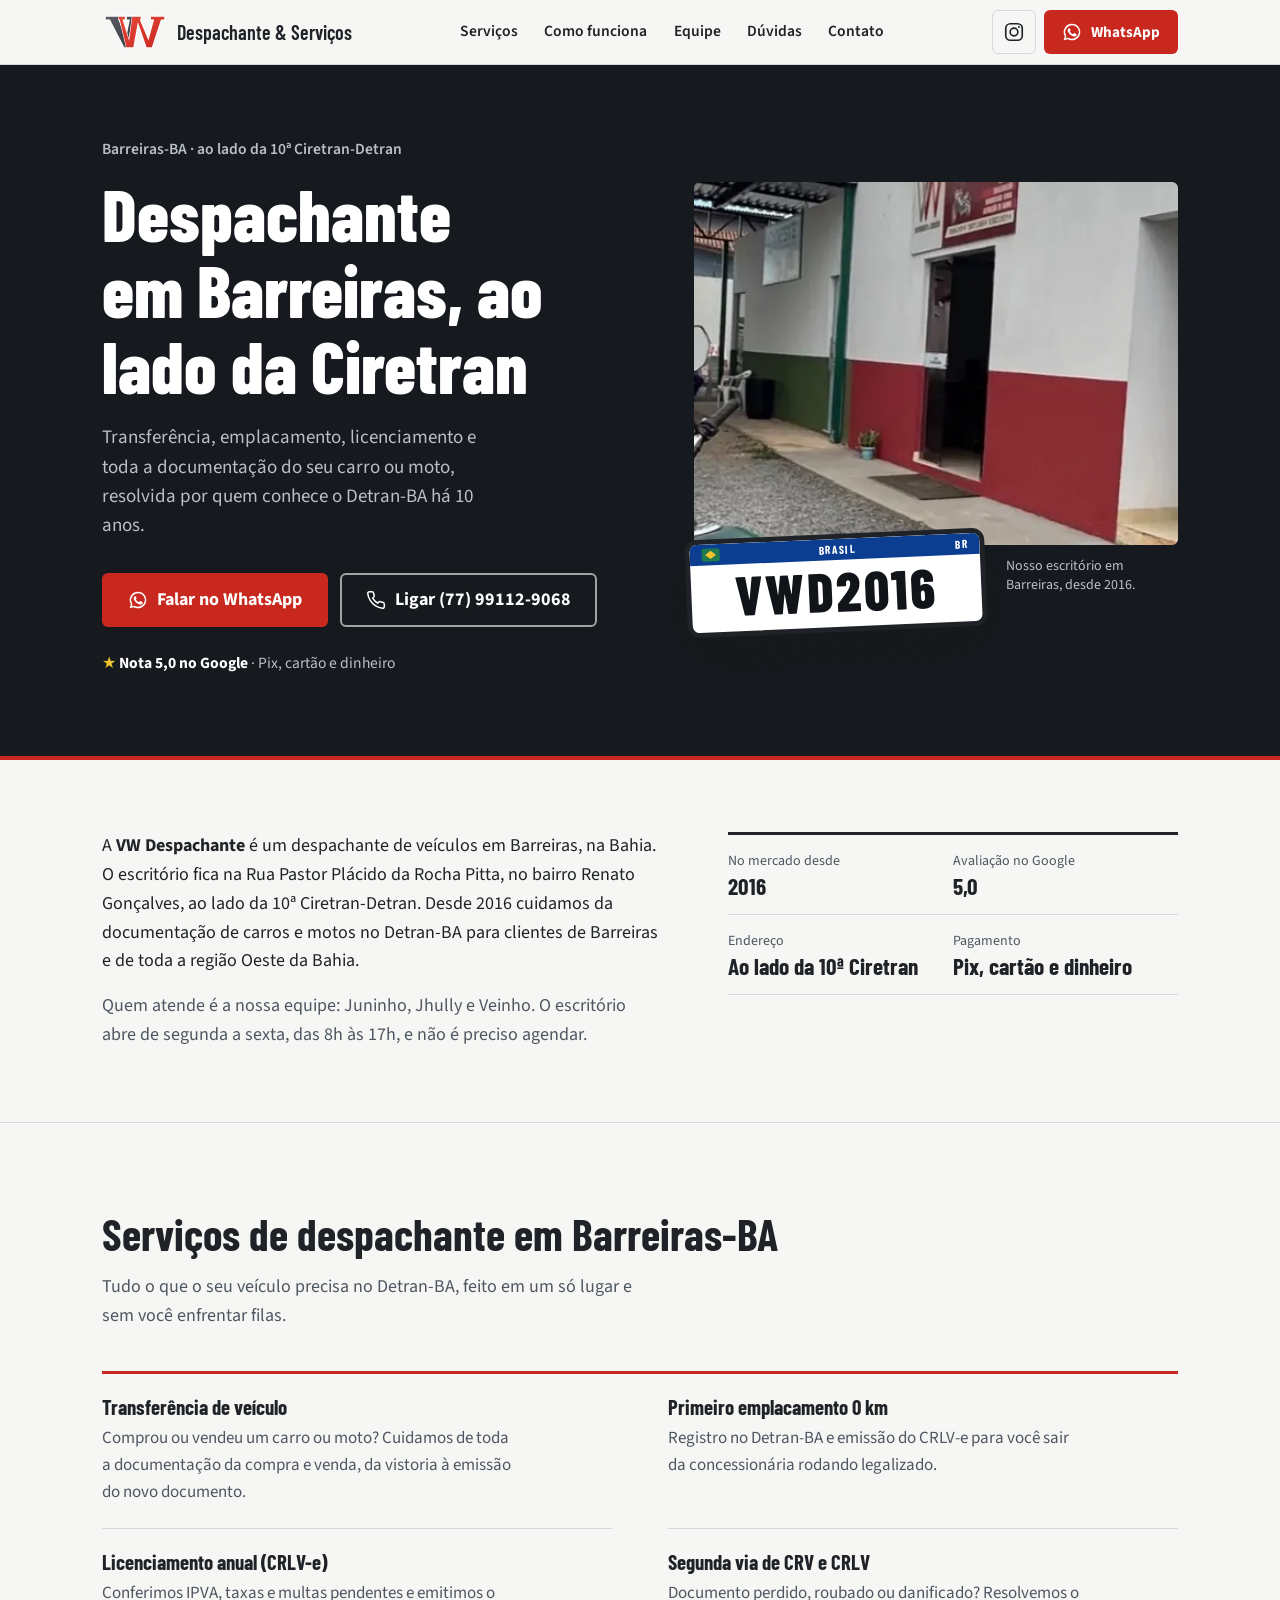
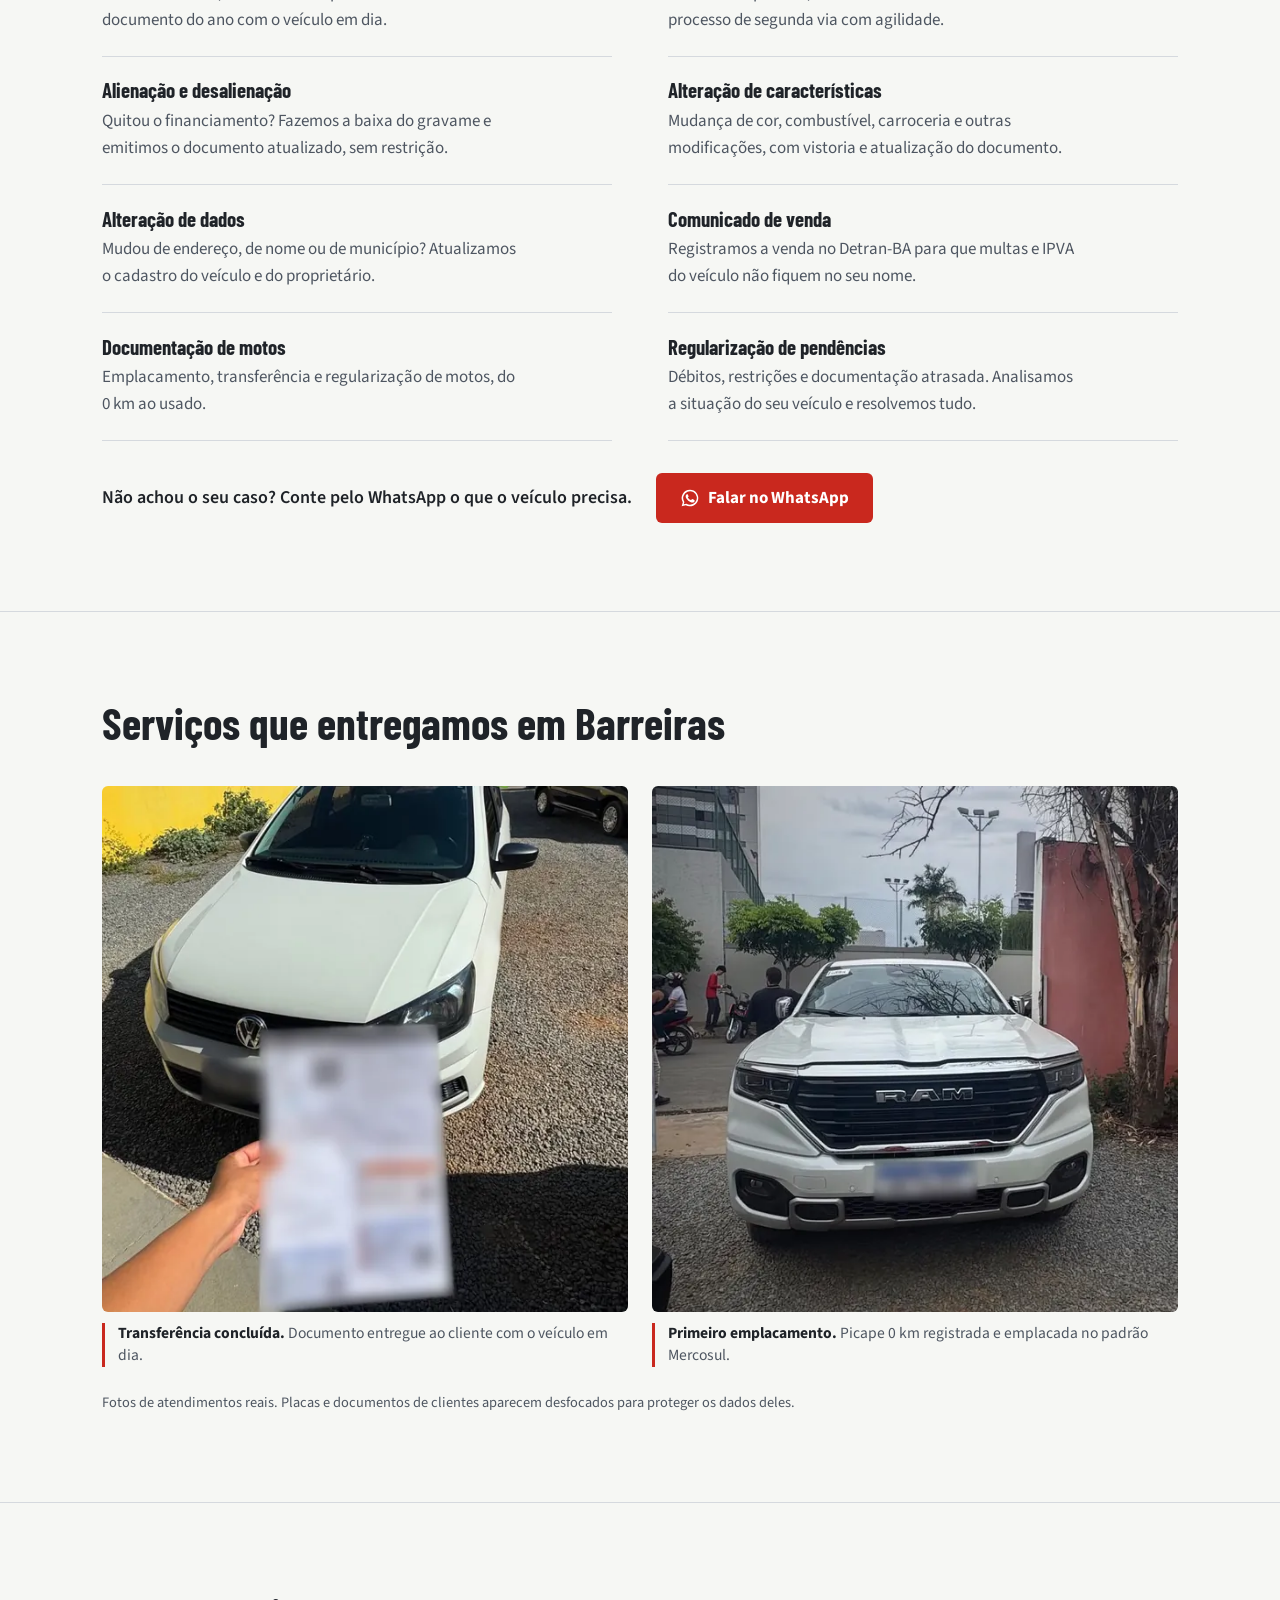
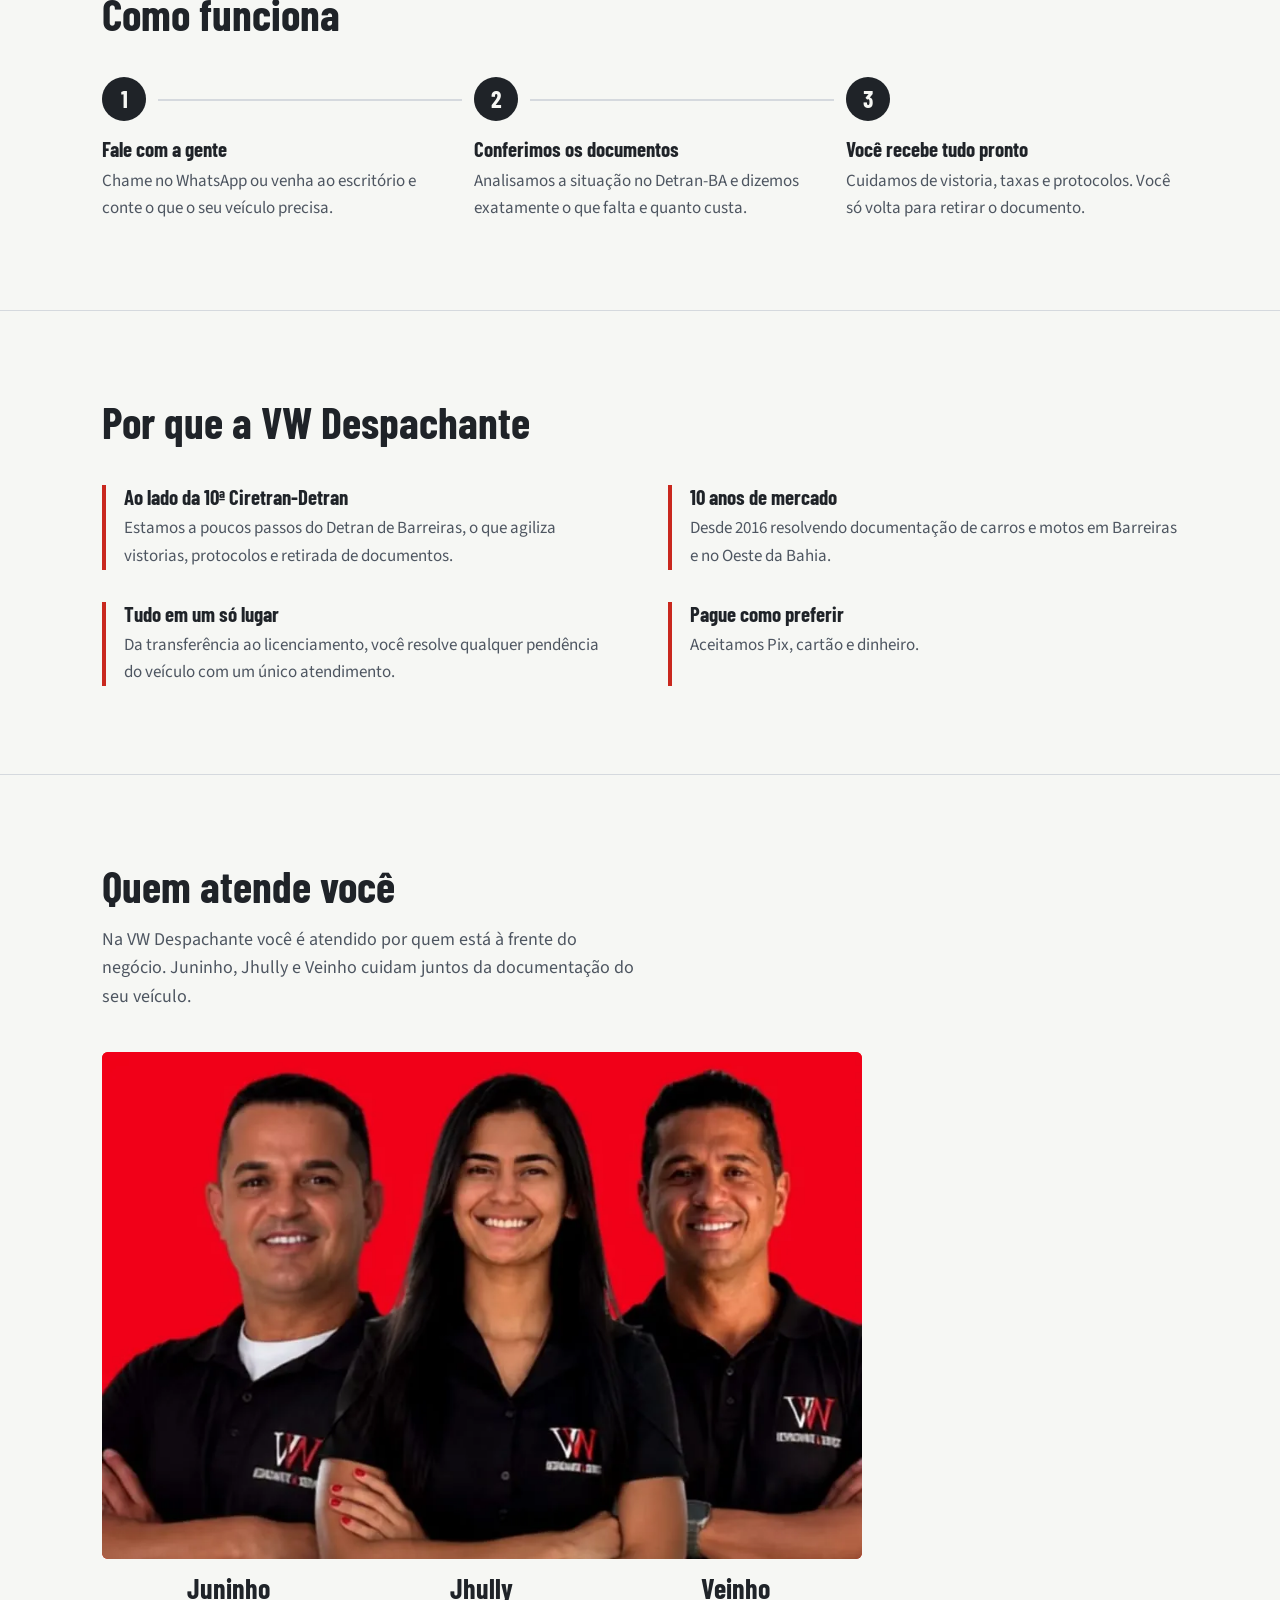
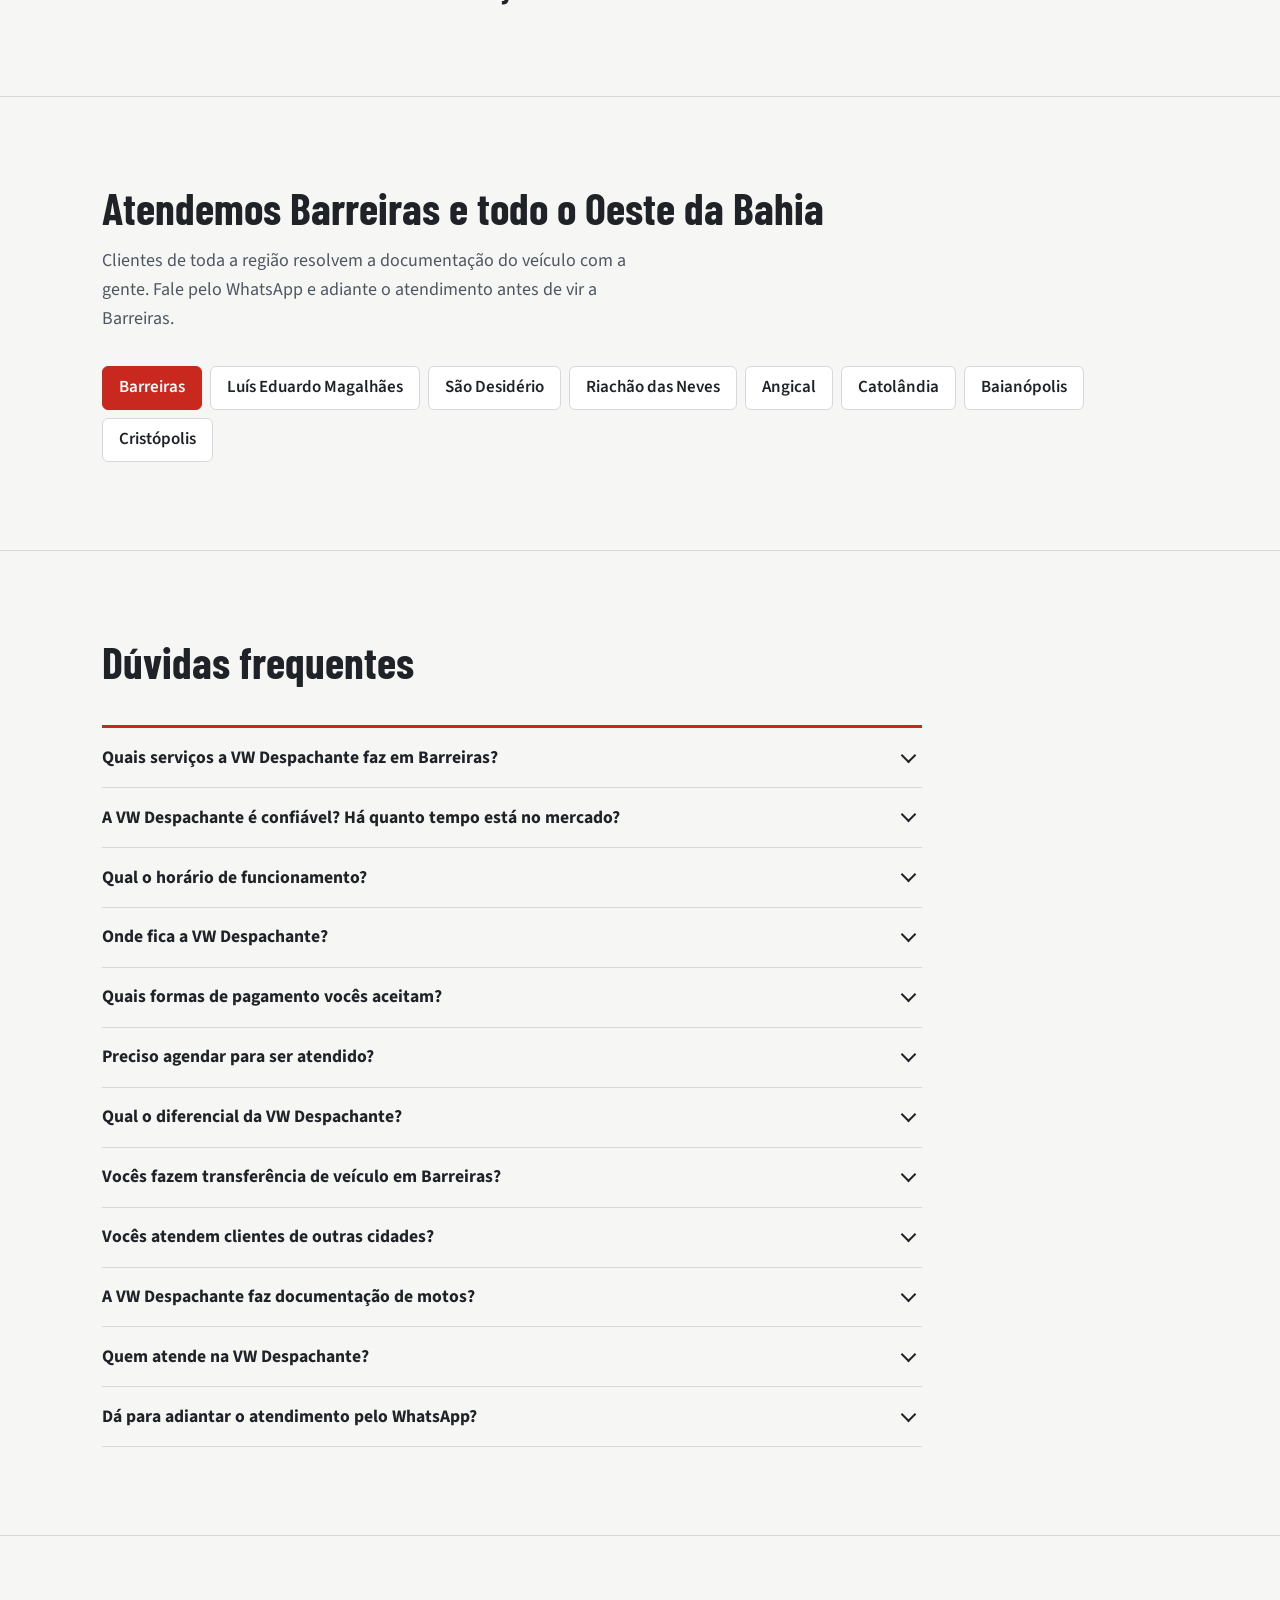
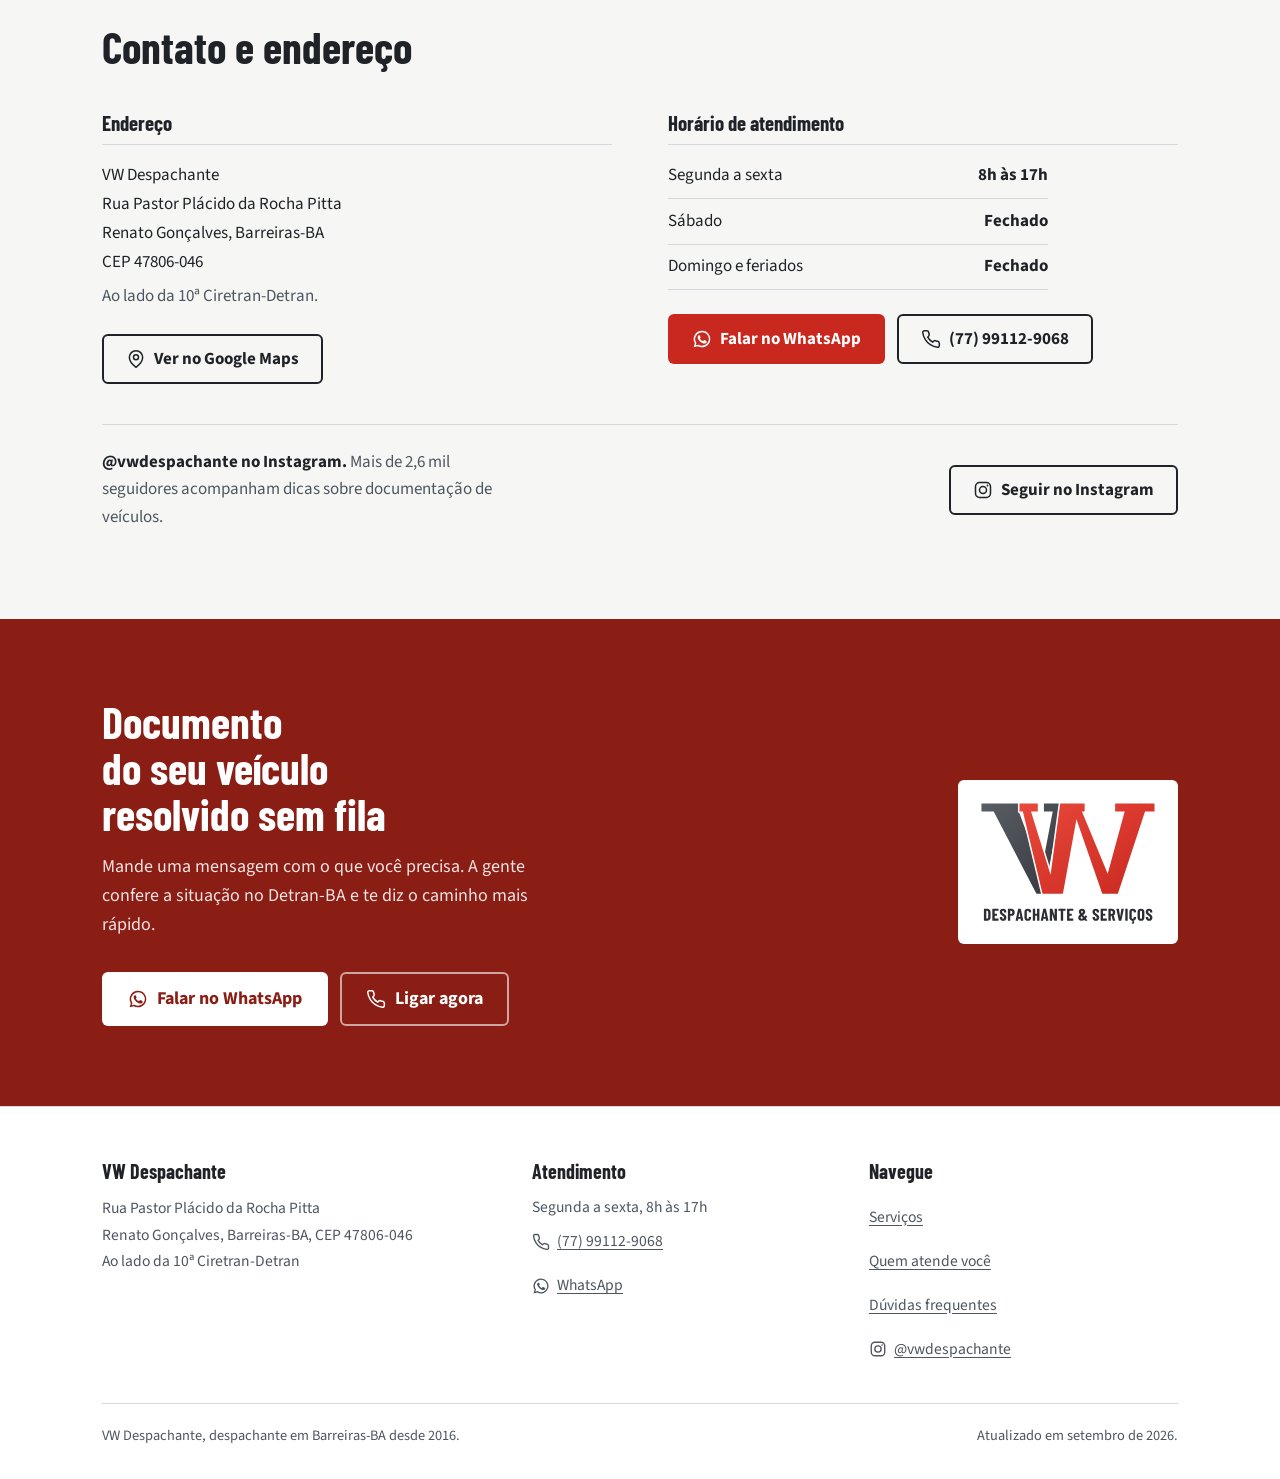
==== commit ffbe7405: "Adiciona foto da equipe (Juninho, Jhully e Veinho) recortada do story Co-Authored-By: Claude Opus 5." ====
--- a/index.html
+++ b/index.html
@@ -49,7 +49,8 @@
       },
       "image": [
         "https://www.vwdespachante.com.br/assets/img/fotos/fachada-800.jpg",
-        "https://www.vwdespachante.com.br/assets/img/og-vw-despachante.jpg"
+        "https://www.vwdespachante.com.br/assets/img/og-vw-despachante.jpg",
+        "https://www.vwdespachante.com.br/assets/img/fotos/equipe-600.jpg"
       ],
       "description": "Despachante em Barreiras-BA, ao lado da 10ª Ciretran-Detran. Transferência de veículo, primeiro emplacamento 0 km, licenciamento anual, segunda via de CRV e CRLV, alienação e desalienação, alteração de características, alteração de dados e comunicado de venda.",
       "telephone": "+55-77-99112-9068",
@@ -552,14 +553,10 @@
       <h2 id="titulo-equipe">Quem atende você</h2>
       <p class="secao-intro">Na VW Despachante você é atendido por quem está à frente do negócio. Juninho, Jhully e Veinho cuidam juntos da documentação do seu veículo.</p>
       <figure class="equipe-foto">
-        <!-- SUBSTITUIR: foto da equipe (Juninho à esquerda, Jhully no meio, Veinho à direita), horizontal 3:2.
-             Arquivos esperados em /assets/img/fotos/: equipe-800.webp, equipe-1200.webp, equipe-800.jpg. Troque o bloco .foto-pendente por:
         <picture class="equipe-quadro">
-          <source type="image/webp" srcset="/assets/img/fotos/equipe-800.webp 800w, /assets/img/fotos/equipe-1200.webp 1200w" sizes="(min-width: 1040px) 960px, 92vw">
-          <img src="/assets/img/fotos/equipe-800.jpg" width="800" height="533" loading="lazy" decoding="async" alt="Juninho, Jhully e Veinho, equipe da VW Despachante em Barreiras-BA, com a camisa da empresa">
+          <source type="image/webp" srcset="/assets/img/fotos/equipe-600.webp 600w, /assets/img/fotos/equipe-900.webp 900w" sizes="(min-width: 860px) 760px, 92vw">
+          <img src="/assets/img/fotos/equipe-600.jpg" width="600" height="400" loading="lazy" decoding="async" alt="Juninho, Jhully e Veinho, equipe da VW Despachante em Barreiras-BA, com a camisa da empresa">
         </picture>
-        -->
-        <div class="equipe-quadro foto-pendente" data-pendente="foto-equipe">Foto da equipe</div>
         <figcaption>
           <span class="sr-only">Da esquerda para a direita:</span>
           <ul class="equipe-nomes">
--- a/assets/css/site.css
+++ b/assets/css/site.css
@@ -323,10 +323,9 @@
 .motivo p { margin-top: 0.4rem; color: var(--texto-suave); }
 
 /* Equipe — uma foto de grupo com os nomes alinhados a cada pessoa */
-.equipe-foto { margin: 2.5rem 0 0; max-width: 960px; }
-.equipe-quadro { display: block; position: relative; aspect-ratio: 3 / 2; border-radius: var(--raio); overflow: hidden; }
+.equipe-foto { margin: 2.5rem 0 0; max-width: 760px; }
+.equipe-quadro { display: block; position: relative; aspect-ratio: 3 / 2; border-radius: var(--raio); overflow: hidden; background: #E0261E; }
 .equipe-quadro img { position: absolute; inset: 0; width: 100%; height: 100%; object-fit: cover; object-position: 50% 30%; display: block; }
-@media (max-width: 599px) { .equipe-quadro { aspect-ratio: 4 / 3; } }
 .equipe-nomes { margin: 0; padding: 0.9rem 0 0; list-style: none; display: grid; grid-template-columns: repeat(3, 1fr); text-align: center; }
 .equipe-nomes strong { font-family: var(--fonte-titulo); font-size: clamp(1.3rem, 3vw + 0.5rem, 1.75rem); line-height: 1.1; }
 
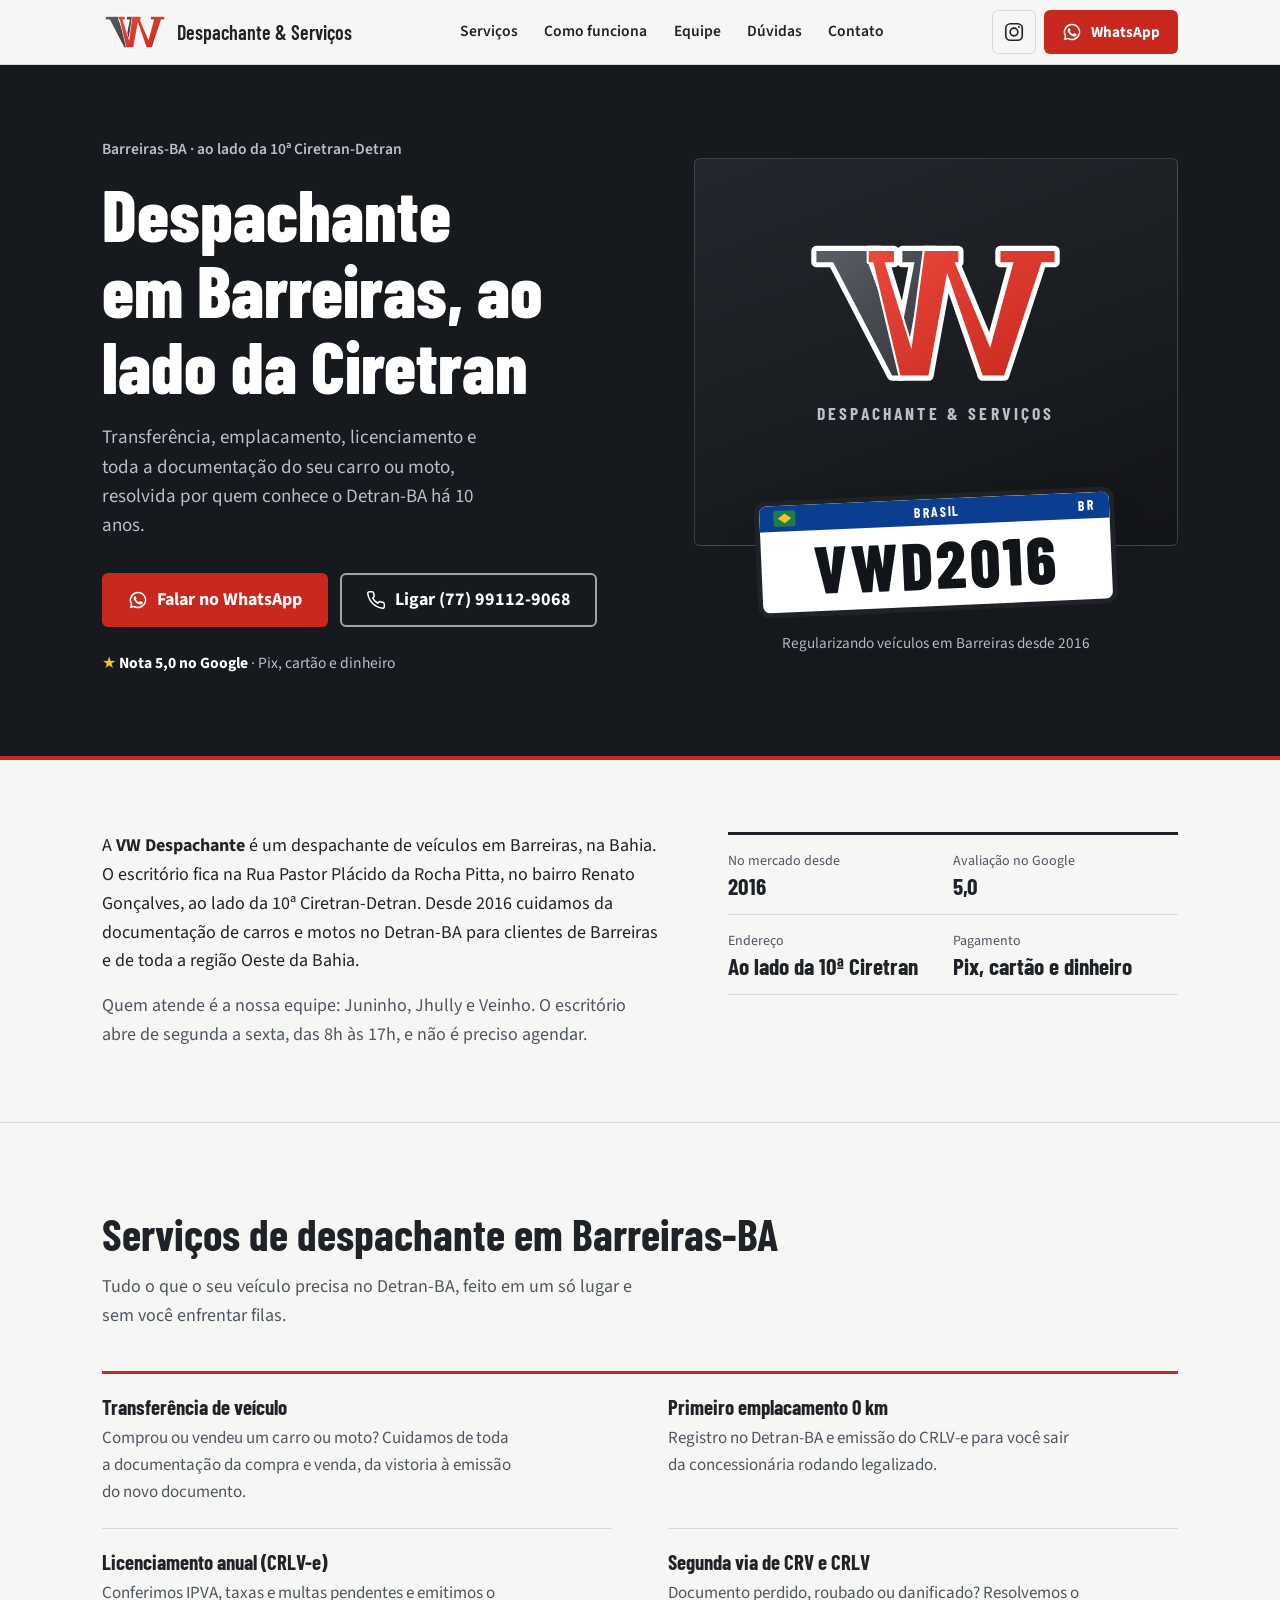
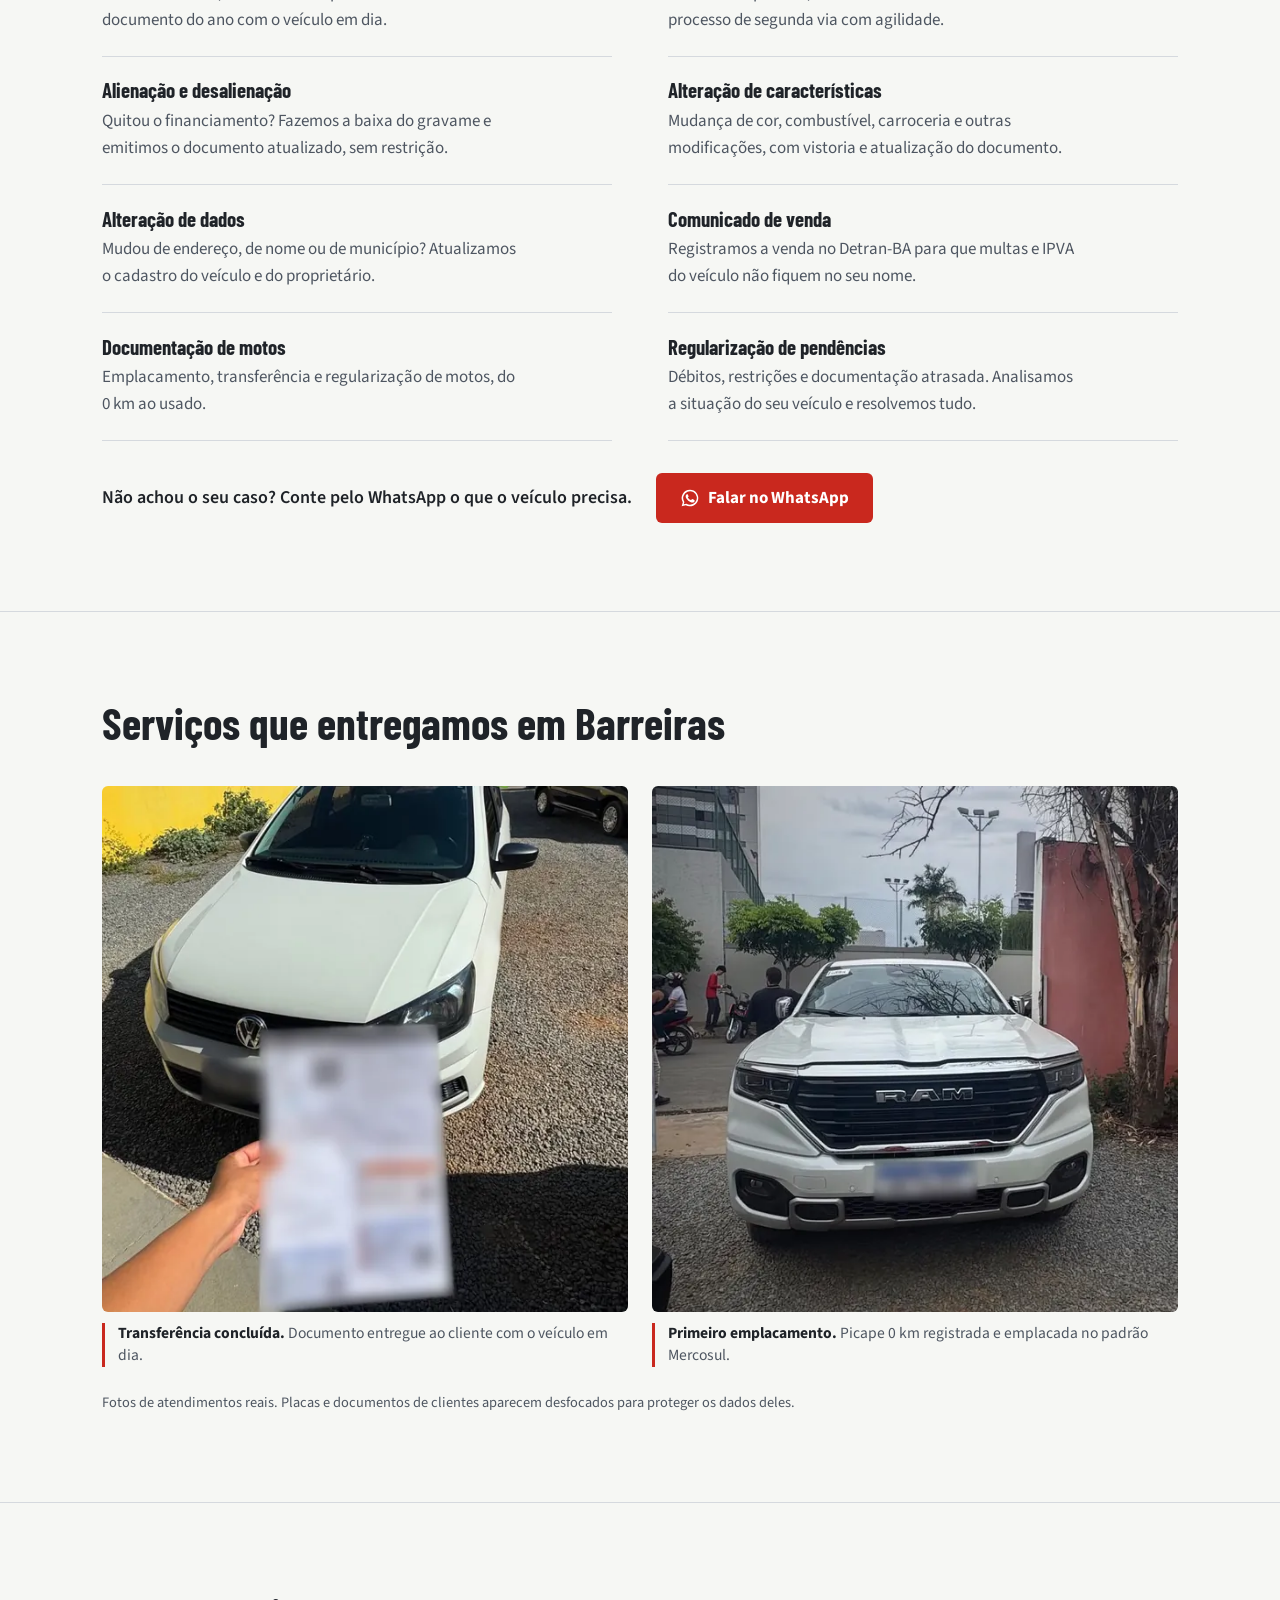
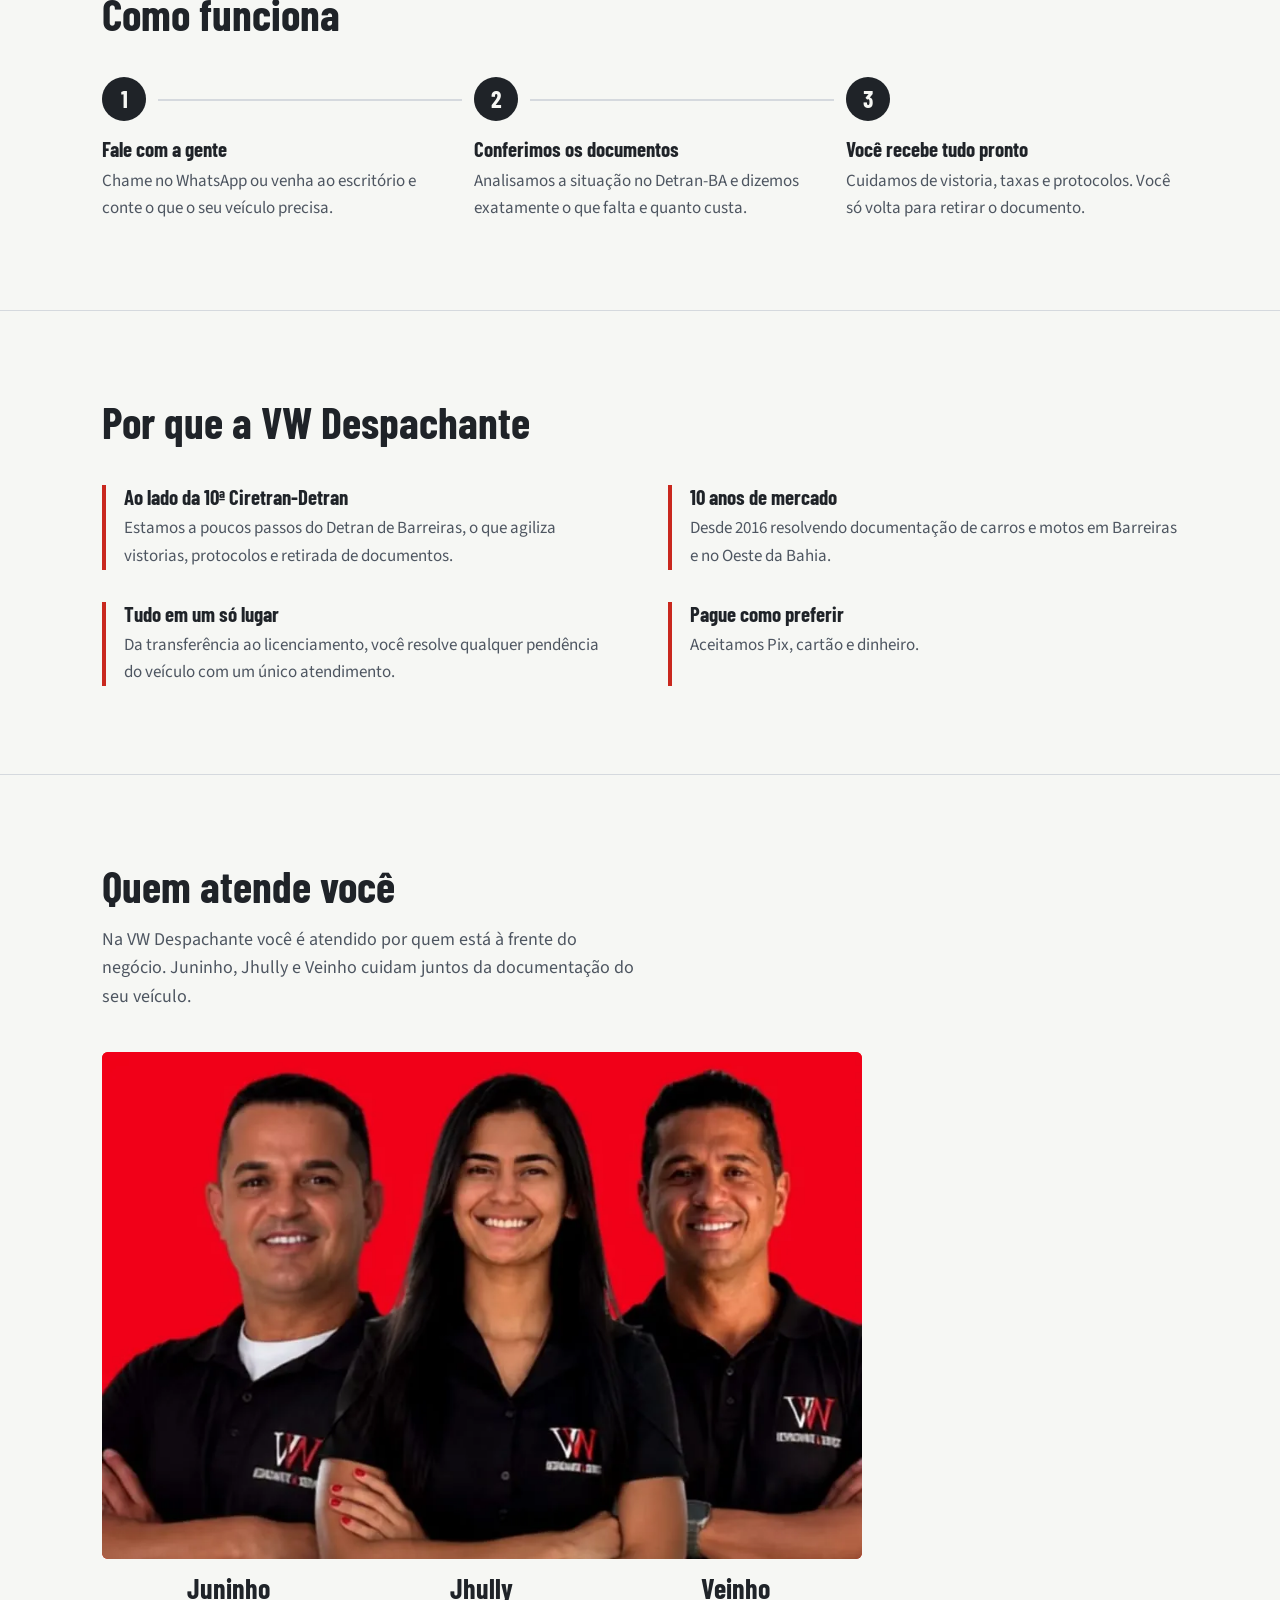
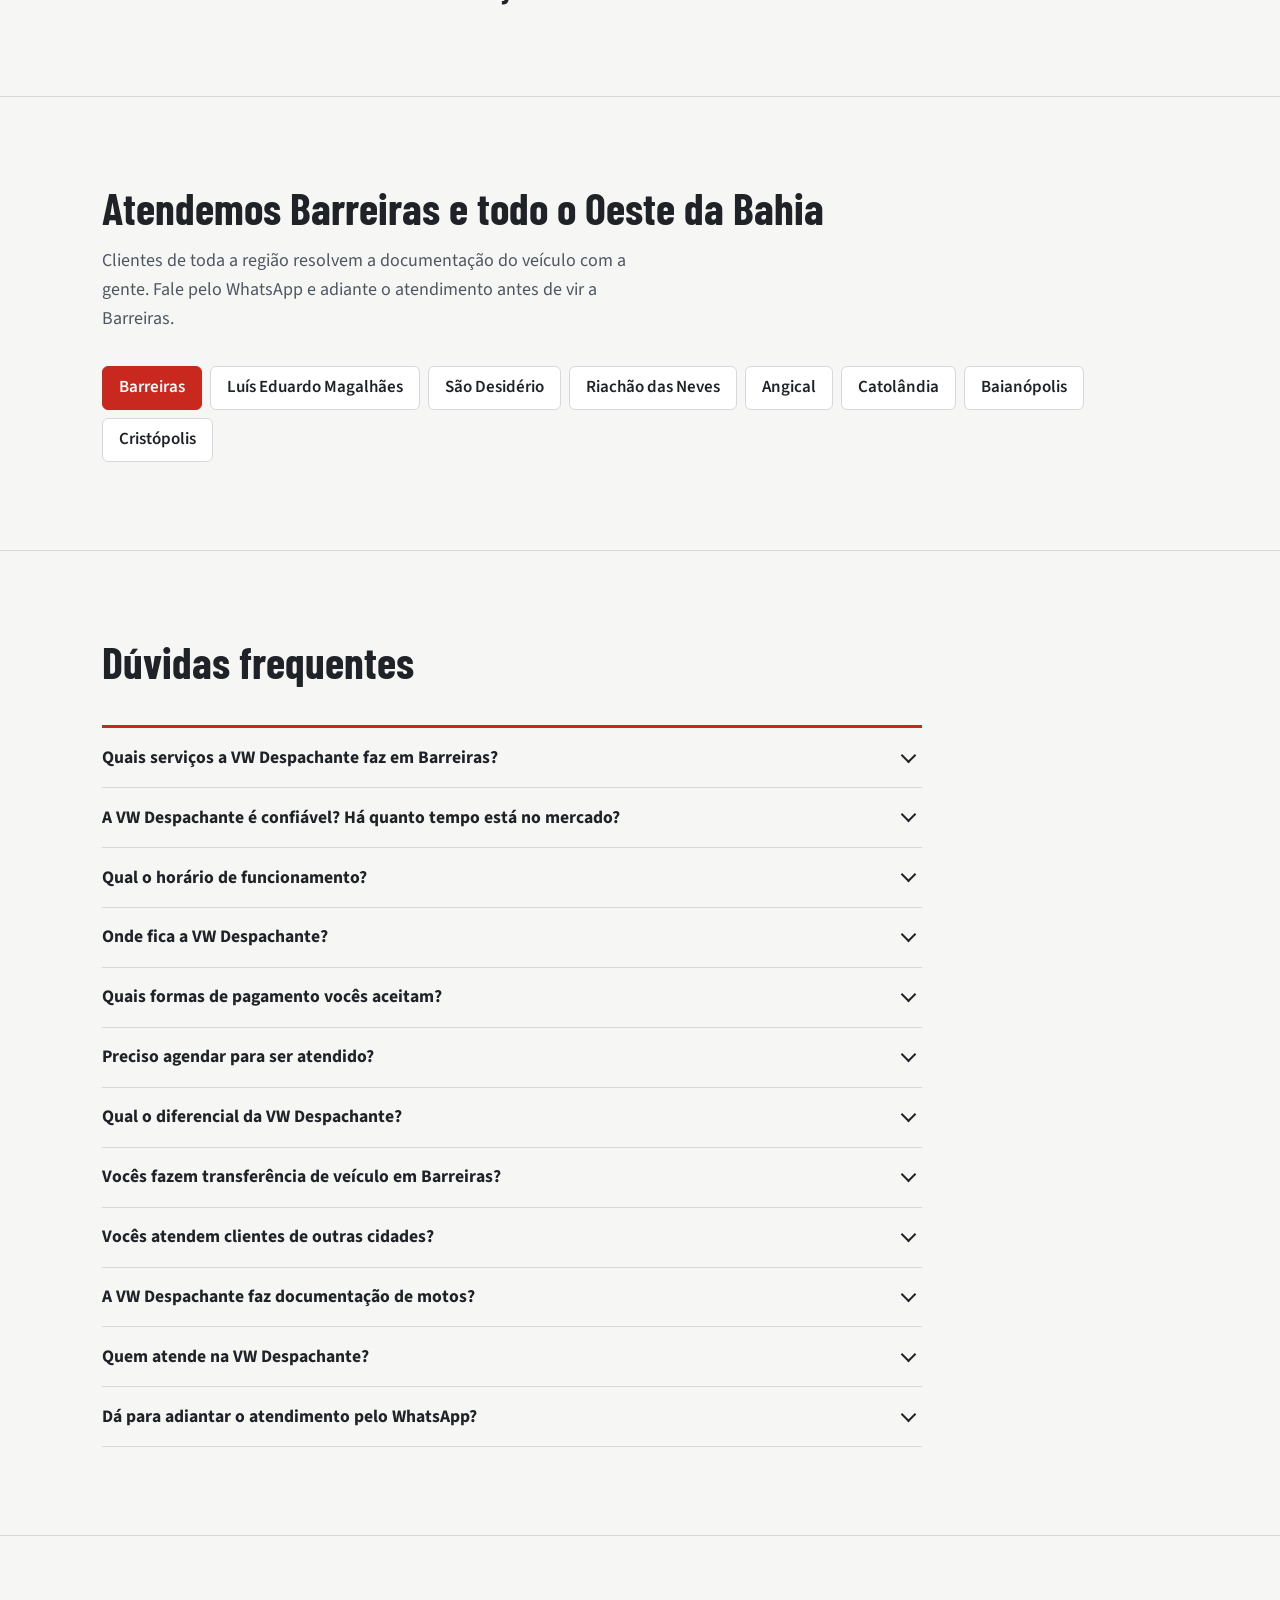
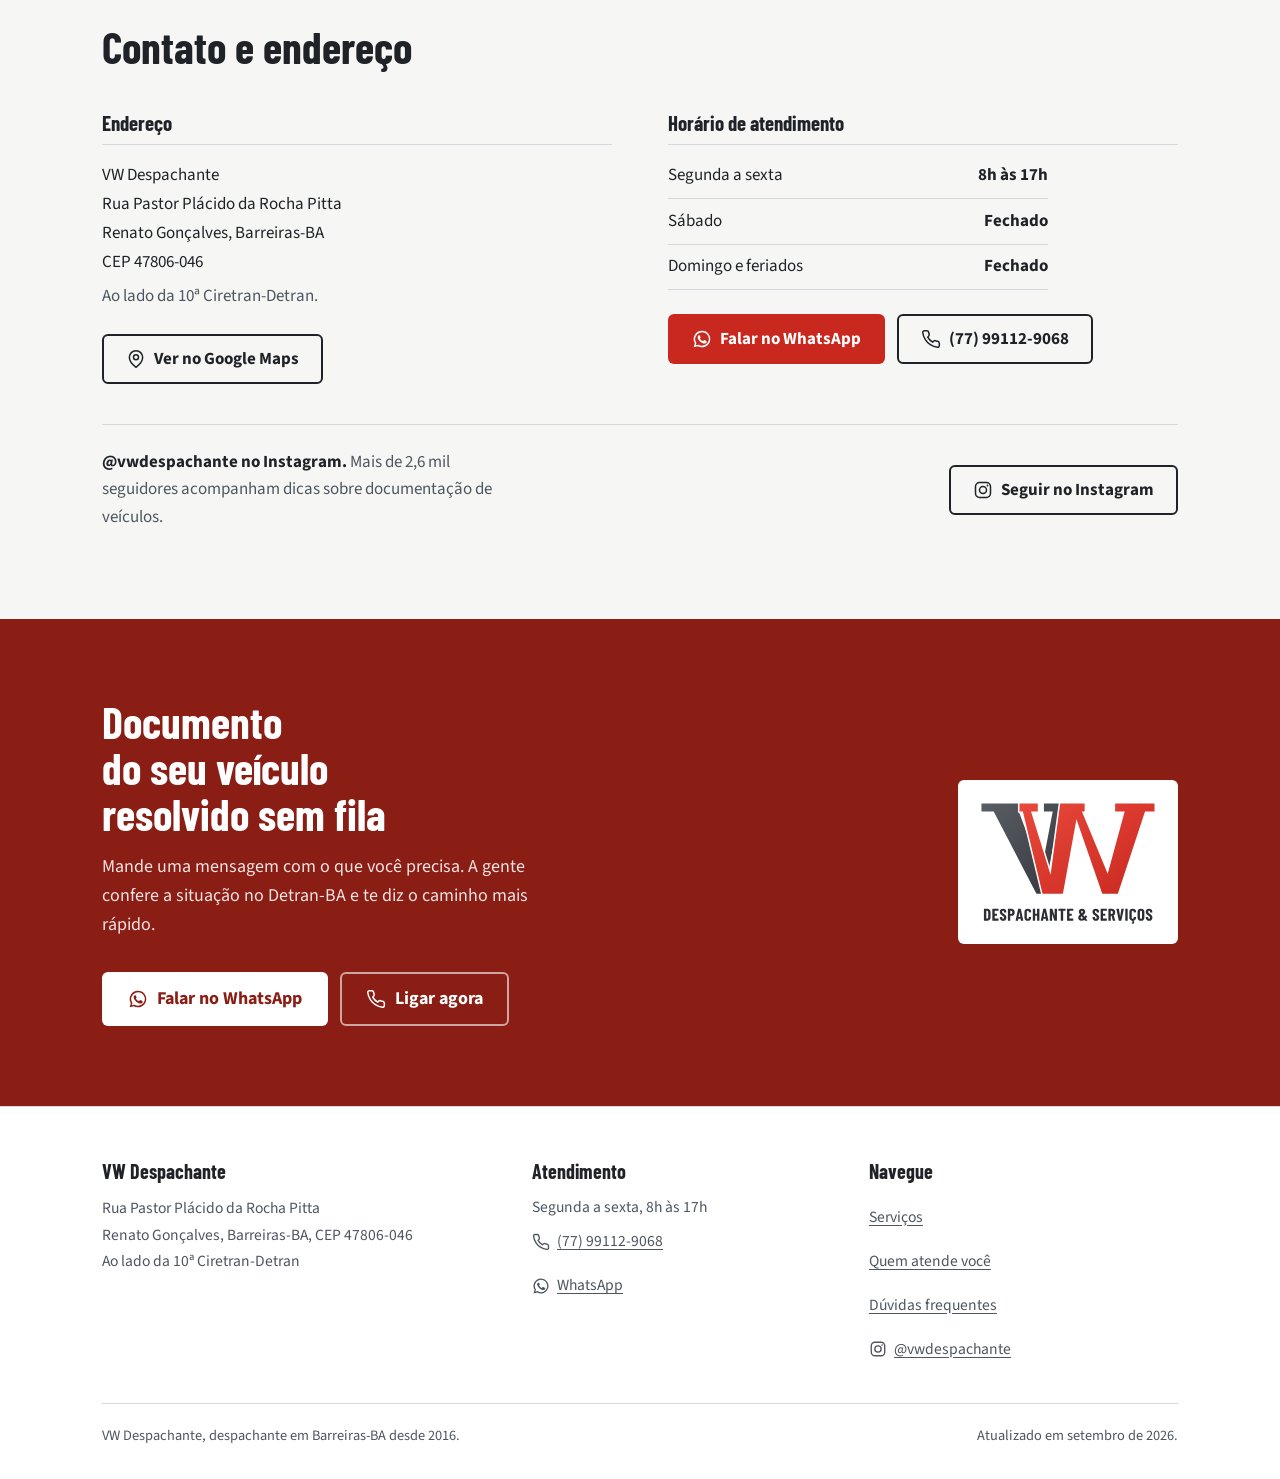
==== commit 803fbdf8: "Volta a arte da marca no hero; tira a foto da fachada até ter uma de qualidade - og:image refeita só" ====
--- a/index.html
+++ b/index.html
@@ -18,7 +18,7 @@
 <meta property="og:image" content="https://www.vwdespachante.com.br/assets/img/og-vw-despachante.jpg">
 <meta property="og:image:width" content="1200">
 <meta property="og:image:height" content="630">
-<meta property="og:image:alt" content="Fachada da VW Despachante em Barreiras-BA, ao lado da 10ª Ciretran-Detran">
+<meta property="og:image:alt" content="VW Despachante, despachante em Barreiras-BA ao lado da 10ª Ciretran-Detran">
 <meta name="twitter:card" content="summary_large_image">
 <meta name="theme-color" content="#8A1E15">
 <link rel="canonical" href="https://www.vwdespachante.com.br/">
@@ -28,7 +28,6 @@
 <link rel="preconnect" href="https://fonts.googleapis.com">
 <link rel="preconnect" href="https://fonts.gstatic.com" crossorigin>
 <link href="https://fonts.googleapis.com/css2?family=Barlow+Condensed:wght@500;600;700;800&family=Source+Sans+3:wght@400;600;700&display=swap" rel="stylesheet">
-<link rel="preload" as="image" href="/assets/img/fotos/fachada-800.webp" imagesrcset="/assets/img/fotos/fachada-800.webp 800w, /assets/img/fotos/fachada-1179.webp 1179w" imagesizes="(min-width: 960px) 520px, 92vw" type="image/webp">
 <link rel="stylesheet" href="/assets/css/site.css">
 
 <script type="application/ld+json">
@@ -48,7 +47,6 @@
         "height": 512
       },
       "image": [
-        "https://www.vwdespachante.com.br/assets/img/fotos/fachada-800.jpg",
         "https://www.vwdespachante.com.br/assets/img/og-vw-despachante.jpg",
         "https://www.vwdespachante.com.br/assets/img/fotos/equipe-600.jpg"
       ],
@@ -262,7 +260,7 @@
       },
       "primaryImageOfPage": {
         "@type": "ImageObject",
-        "url": "https://www.vwdespachante.com.br/assets/img/fotos/fachada-800.jpg"
+        "url": "https://www.vwdespachante.com.br/assets/img/og-vw-despachante.jpg"
       },
       "inLanguage": "pt-BR",
       "dateModified": "2026-09-29"
@@ -421,17 +419,23 @@
         </div>
         <p class="hero-nota"><span class="estrela" aria-hidden="true">★</span> <strong>Nota 5,0 no Google</strong> · Pix, cartão e dinheiro</p>
       </div>
-      <figure class="hero-foto">
-        <picture>
-          <source type="image/webp" srcset="/assets/img/fotos/fachada-800.webp 800w, /assets/img/fotos/fachada-1179.webp 1179w" sizes="(min-width: 960px) 520px, 92vw">
-          <img src="/assets/img/fotos/fachada-800.jpg" width="800" height="331" fetchpriority="high" decoding="async" alt="Fachada da VW Despachante na Rua Pastor Plácido da Rocha Pitta, em Barreiras-BA, ao lado da 10ª Ciretran-Detran">
-        </picture>
+      <div class="hero-visual">
+        <div class="hero-arte">
+          <!-- SUBSTITUIR (futuro): foto de qualidade da fachada/escritório. Quando existir, troque o logo e o texto abaixo por:
+          <picture>
+            <source type="image/webp" srcset="/assets/img/fotos/fachada-800.webp 800w, /assets/img/fotos/fachada-1200.webp 1200w" sizes="(min-width: 960px) 460px, 92vw">
+            <img class="foto" src="/assets/img/fotos/fachada-1200.jpg" width="1200" height="960" fetchpriority="high" alt="Fachada da VW Despachante em Barreiras-BA, ao lado da 10ª Ciretran-Detran">
+          </picture>
+          -->
+          <img class="hero-logo" src="/assets/img/logo-topo.svg" alt="" width="280" height="161" fetchpriority="high">
+          <span class="hero-marca" aria-hidden="true">Despachante &amp; Serviços</span>
+        </div>
         <div class="placa" role="img" aria-label="Placa no padrão Mercosul com o texto VWD 2016">
           <div class="placa-faixa"><span class="bandeira" aria-hidden="true"></span><span>BRASIL</span><span>BR</span></div>
           <div class="placa-num">VWD2016</div>
         </div>
-        <figcaption>Nosso escritório em Barreiras, desde 2016.</figcaption>
-      </figure>
+        <p class="hero-legenda">Regularizando veículos em Barreiras desde 2016</p>
+      </div>
     </div>
   </section>
 
--- a/assets/css/site.css
+++ b/assets/css/site.css
@@ -271,15 +271,23 @@
 .hero-nota strong { color: #fff; }
 .hero-nota .estrela { color: #F2C230; }
 
-.hero-foto { margin: 0; position: relative; padding-bottom: 2.25rem; }
-.hero-foto picture { display: block; aspect-ratio: 4 / 3; overflow: hidden; border-radius: var(--raio); background: #22262C; }
-.hero-foto picture img { width: 100%; height: 100%; object-fit: cover; object-position: 72% 30%; display: block; }
-.hero-foto .placa { position: absolute; left: -0.5rem; bottom: 0; width: min(62%, 300px); }
-.hero-foto figcaption { margin-top: 0.75rem; padding-left: calc(min(62%, 300px) + 0.75rem); color: var(--hero-suave); font-size: 0.875rem; line-height: 1.35; min-height: 2.4em; }
-@media (max-width: 599px) {
-  .hero-foto .placa { left: 0; width: 58%; }
-  .hero-foto figcaption { padding-left: calc(58% + 0.75rem); }
-}
+/* Arte da marca (até existir foto de qualidade da fachada) com a placa sobreposta */
+.hero-visual { position: relative; }
+.hero-arte {
+  position: relative; aspect-ratio: 5 / 4; overflow: hidden;
+  border-radius: var(--raio); border: 1px solid var(--hero-linha);
+  background: linear-gradient(160deg, #23272D, #121417);
+  display: flex; flex-direction: column; align-items: center; justify-content: center; gap: 0.5rem;
+  padding: 1.5rem 1.5rem 4rem;
+}
+.hero-arte img.hero-logo { width: min(62%, 280px); height: auto; }
+.hero-marca { font-family: var(--fonte-titulo); font-weight: 700; letter-spacing: 0.18em; text-transform: uppercase; font-size: clamp(0.85rem, 2.6vw, 1.1rem); color: var(--hero-suave); }
+/* Quando a foto da fachada entrar, ela ocupa todo o quadro */
+.hero-arte picture, .hero-arte > img.foto { position: absolute; inset: 0; }
+.hero-arte picture img, .hero-arte > img.foto { width: 100%; height: 100%; object-fit: cover; }
+.hero-visual .placa { position: relative; width: min(80%, 360px); margin: -3.25rem auto 0; }
+.hero-legenda { margin-top: 1.25rem; text-align: center; color: var(--hero-suave); font-size: 0.95rem; }
+@media (max-width: 599px) { .hero-arte { aspect-ratio: 16 / 11; padding-bottom: 3.5rem; } }
 
 /* Sobre (texto de entidade + ficha técnica) */
 .sobre { padding: 3.5rem 0; }
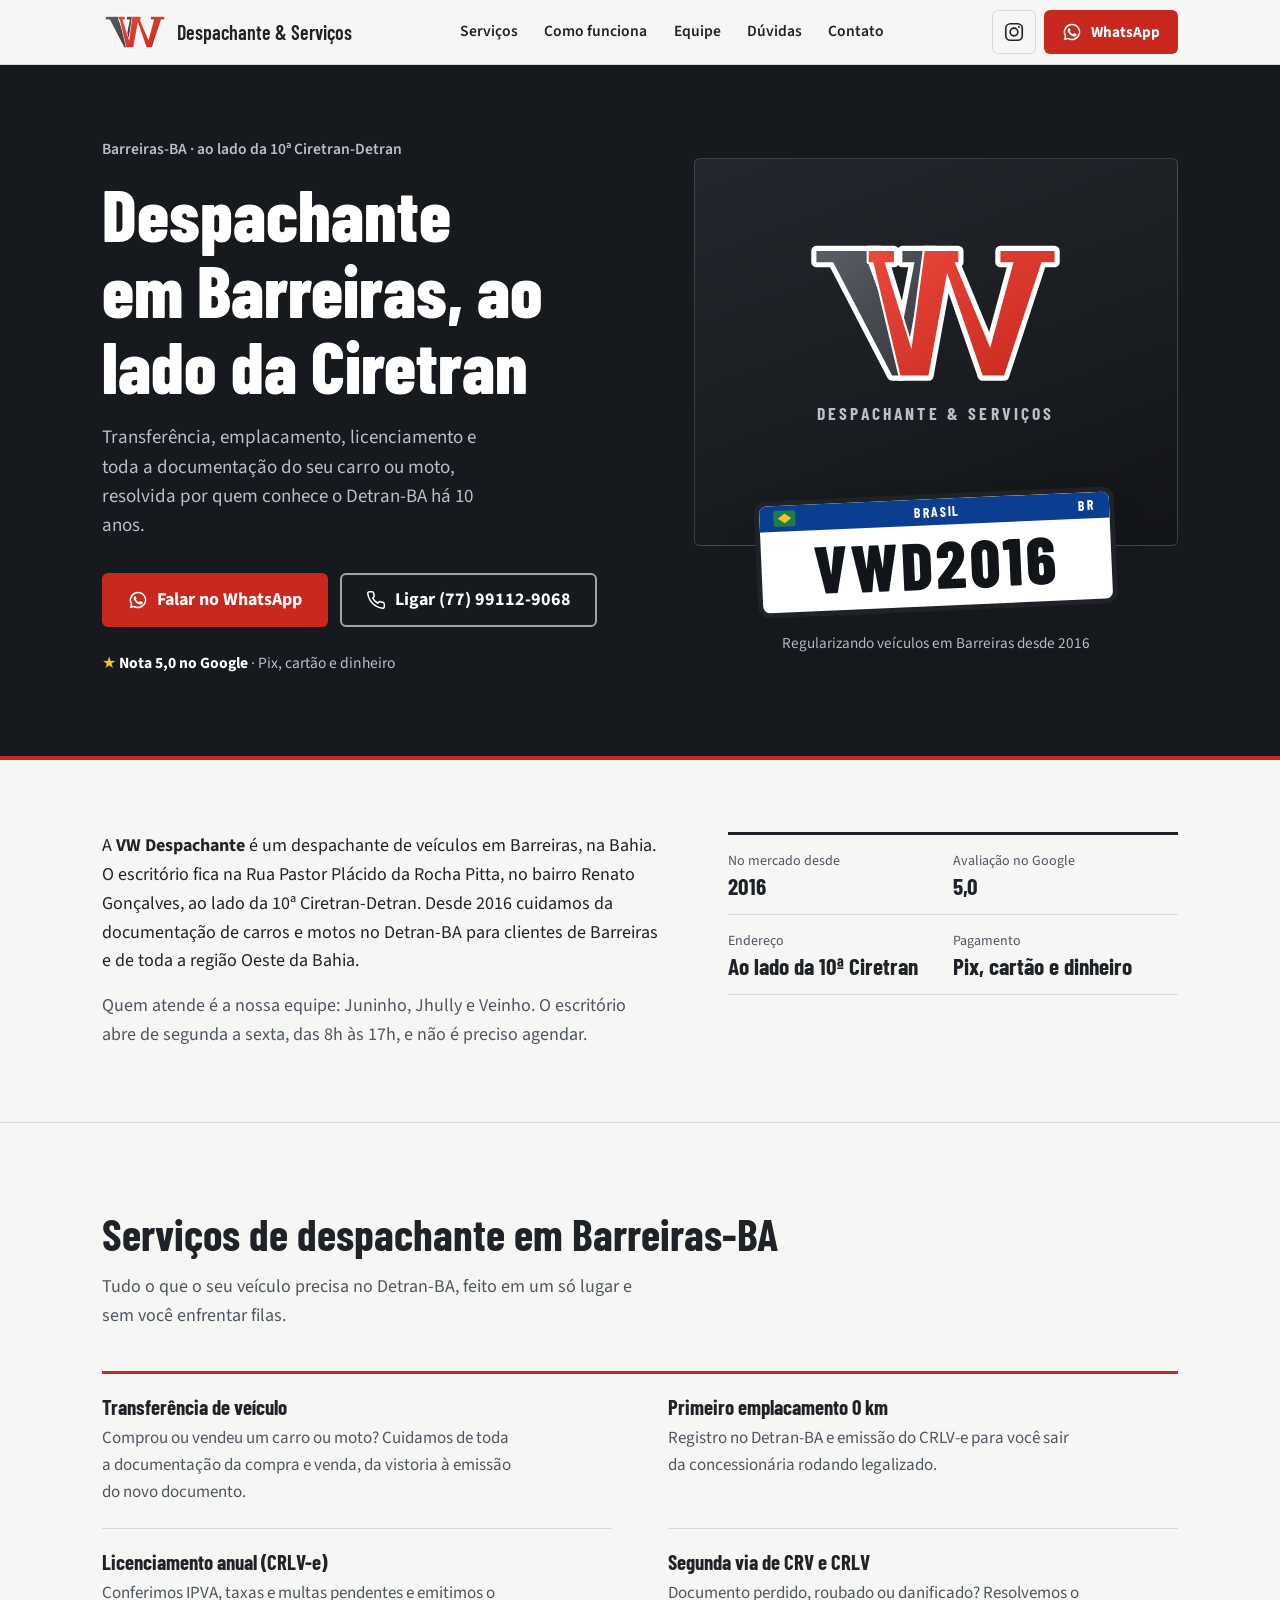
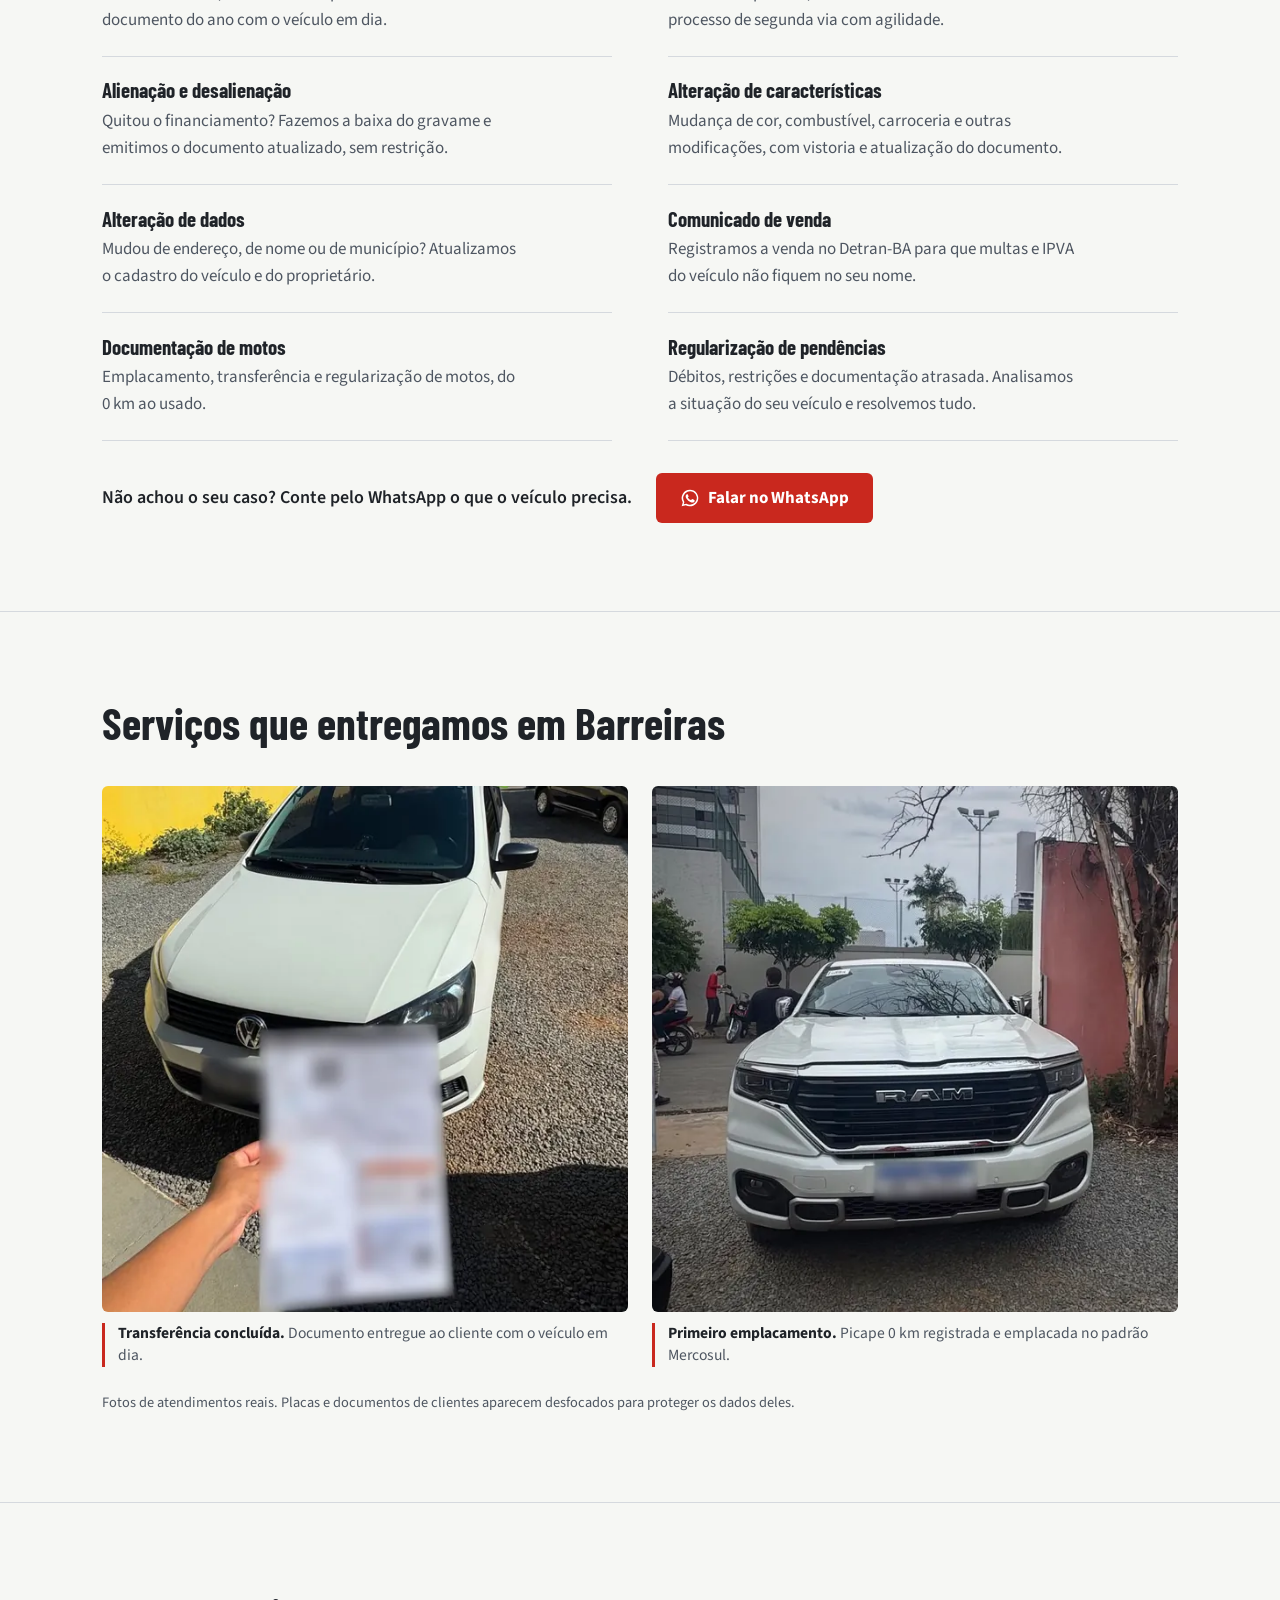
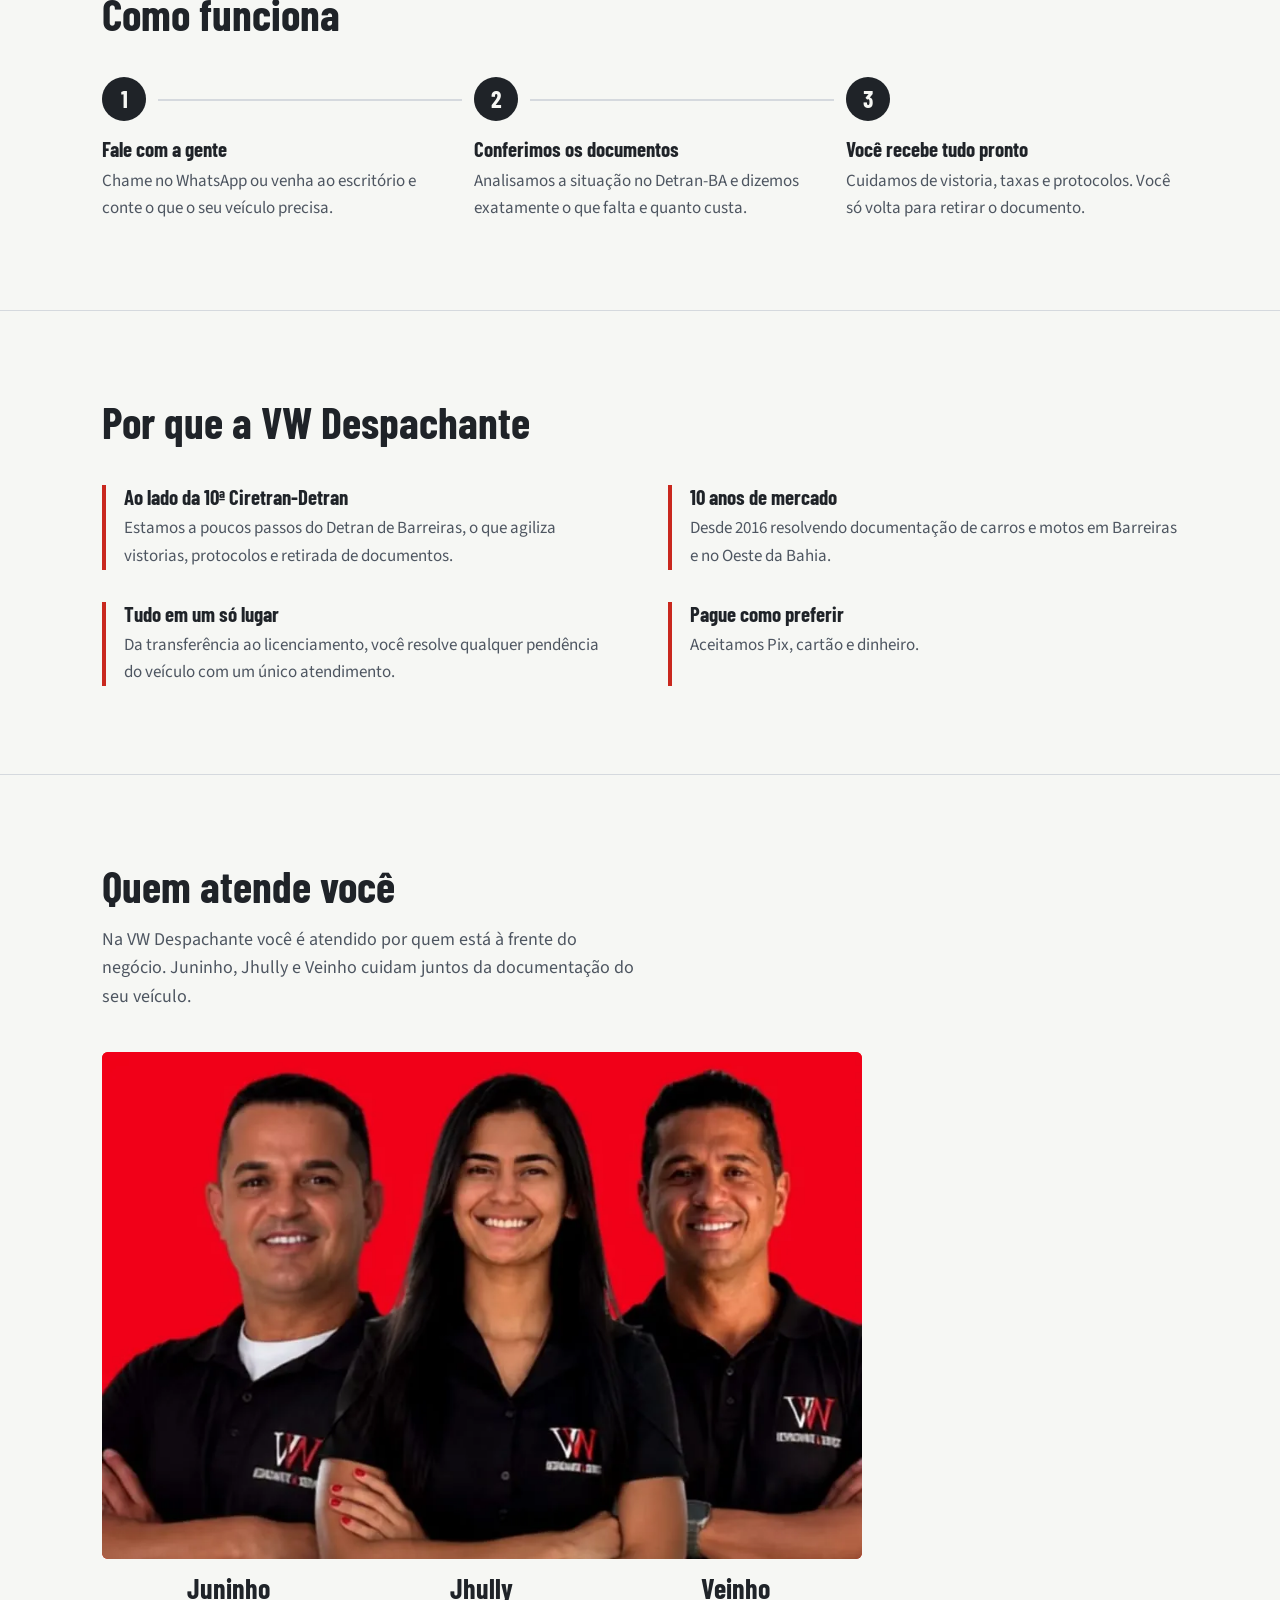
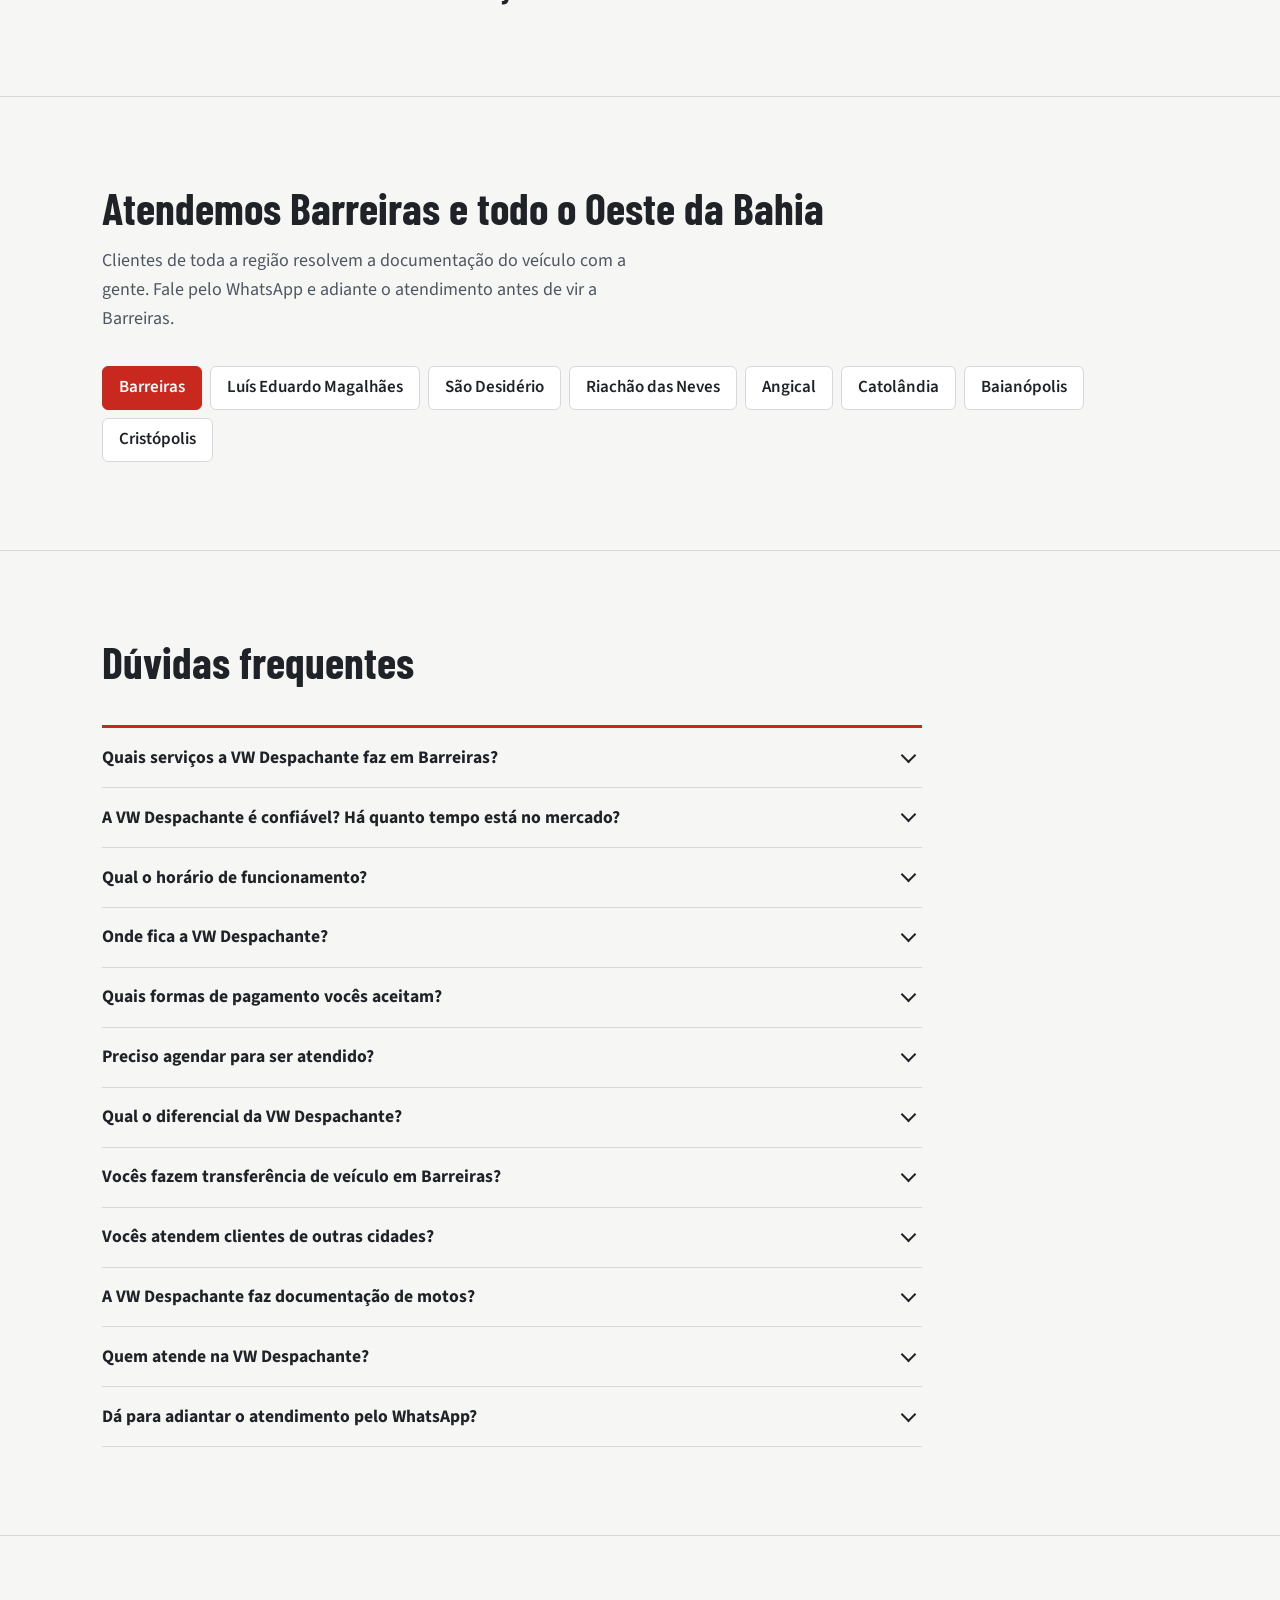
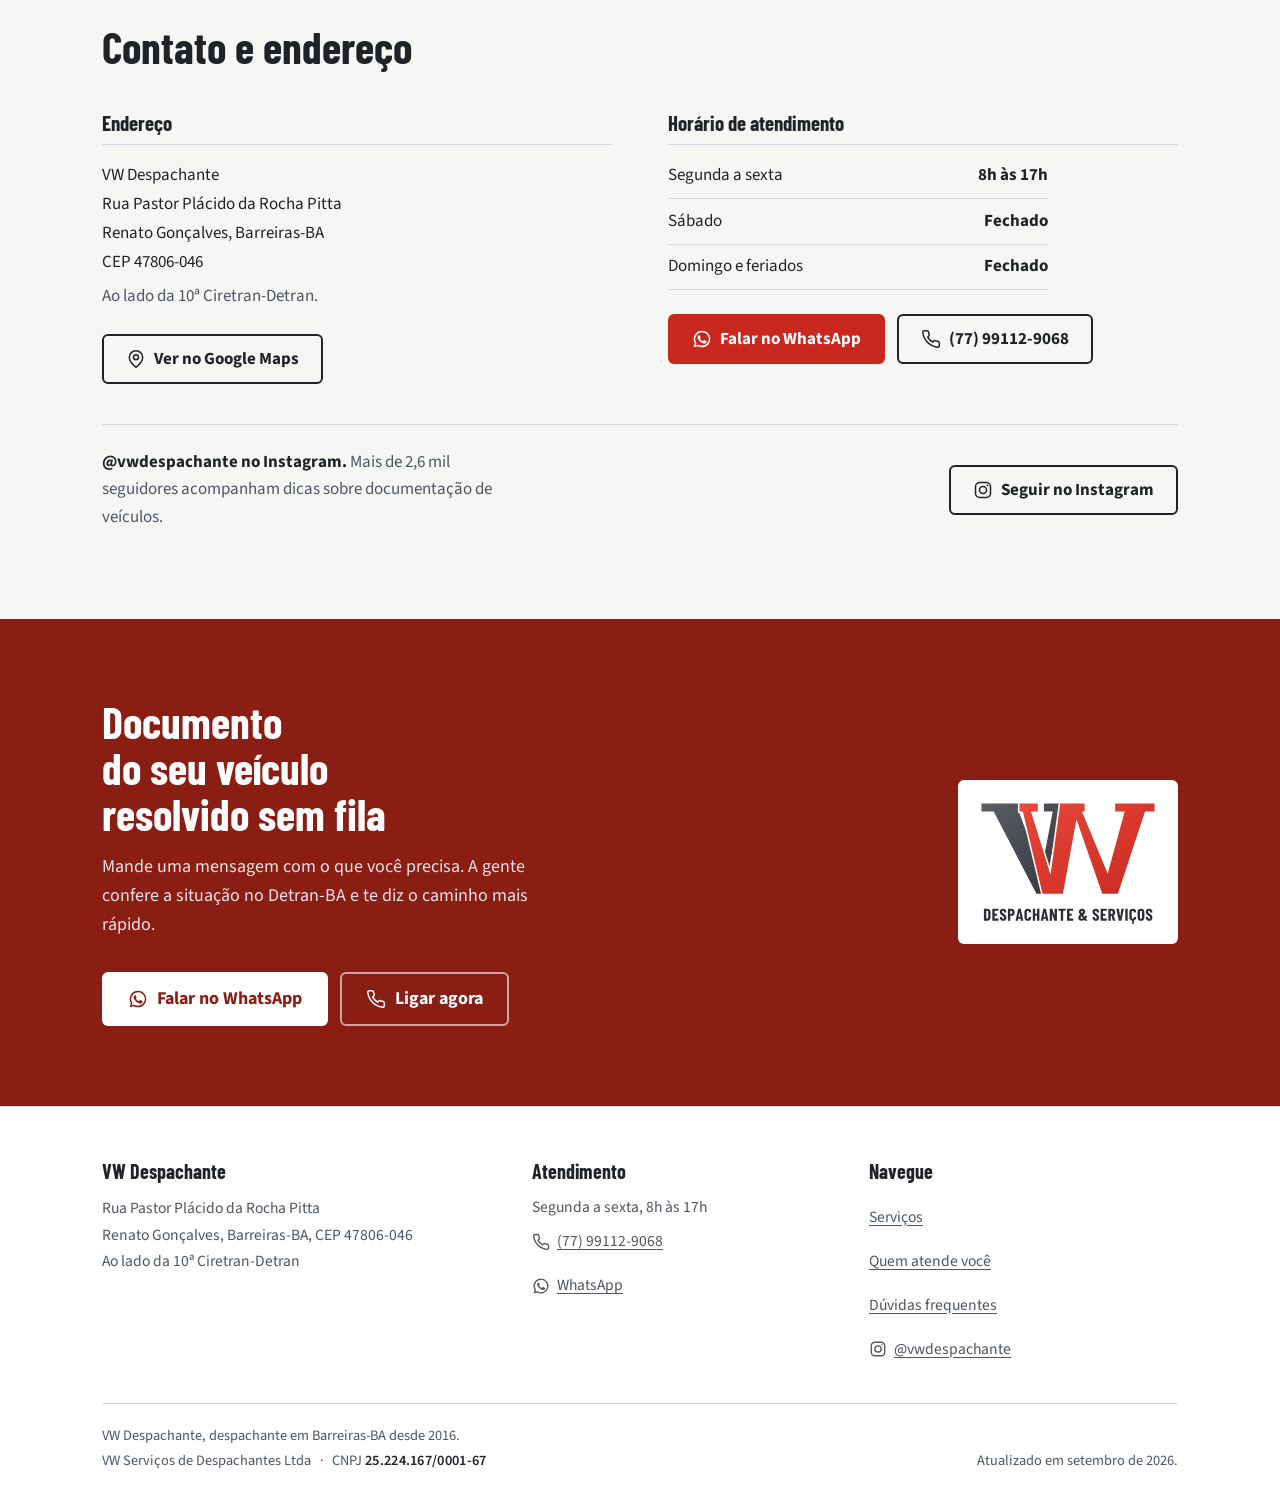
==== commit 6bd23865: "Adiciona razão social e CNPJ no rodapé, schema e llms.txt Co-Authored-By: Claude Opus 5.5 <noreply@a" ====
--- a/index.html
+++ b/index.html
@@ -39,6 +39,8 @@
       "@id": "https://www.vwdespachante.com.br/#vw-despachante",
       "name": "VW Despachante",
       "alternateName": "VW Despachante & Serviços",
+      "legalName": "VW Serviços de Despachantes Ltda",
+      "taxID": "25.224.167/0001-67",
       "url": "https://www.vwdespachante.com.br/",
       "logo": {
         "@type": "ImageObject",
@@ -52,7 +54,7 @@
       ],
       "description": "Despachante em Barreiras-BA, ao lado da 10ª Ciretran-Detran. Transferência de veículo, primeiro emplacamento 0 km, licenciamento anual, segunda via de CRV e CRLV, alienação e desalienação, alteração de características, alteração de dados e comunicado de venda.",
       "telephone": "+55-77-99112-9068",
-      "foundingDate": "2016-07",
+      "foundingDate": "2016-07-18",
       "priceRange": "$$",
       "paymentAccepted": "Pix, Cartão de crédito, Cartão de débito, Dinheiro",
       "currenciesAccepted": "BRL",
@@ -735,7 +737,7 @@
       </div>
     </div>
     <div class="rodape-base">
-      <p>VW Despachante, despachante em Barreiras-BA desde 2016.</p>
+      <p class="rodape-empresa">VW Despachante, despachante em Barreiras-BA desde 2016.<br><span>VW Serviços de Despachantes Ltda</span> <span class="rodape-sep" aria-hidden="true">·</span> <span>CNPJ <strong>25.224.167/0001-67</strong></span></p>
       <p>Atualizado em <time datetime="2026-09-29">setembro de 2026</time>.</p>
     </div>
   </div>
--- a/assets/css/site.css
+++ b/assets/css/site.css
@@ -402,7 +402,10 @@
 .rodape a { color: var(--texto-suave); display: inline-flex; align-items: center; gap: 0.45rem; min-height: 44px; }
 .rodape a:hover { color: var(--destaque); }
 .rodape .ic { width: 18px; height: 18px; }
-.rodape-base { margin-top: 2rem; padding-top: 1.25rem; border-top: 1px solid var(--linha); font-size: 0.9rem; display: flex; flex-wrap: wrap; justify-content: space-between; gap: 0.5rem 1.5rem; }
+.rodape-empresa span { white-space: nowrap; }
+.rodape-empresa strong { color: var(--asfalto); font-weight: 600; letter-spacing: 0.02em; }
+.rodape-sep { margin: 0 0.35rem; color: var(--vermelho); }
+.rodape-base { margin-top: 2rem; padding-top: 1.25rem; border-top: 1px solid var(--linha); font-size: 0.9rem; line-height: 1.7; display: flex; flex-wrap: wrap; justify-content: space-between; align-items: flex-end; gap: 0.5rem 1.5rem; }
 
 .barra-movel {
   position: fixed; left: 0; right: 0; bottom: 0; z-index: 30;
